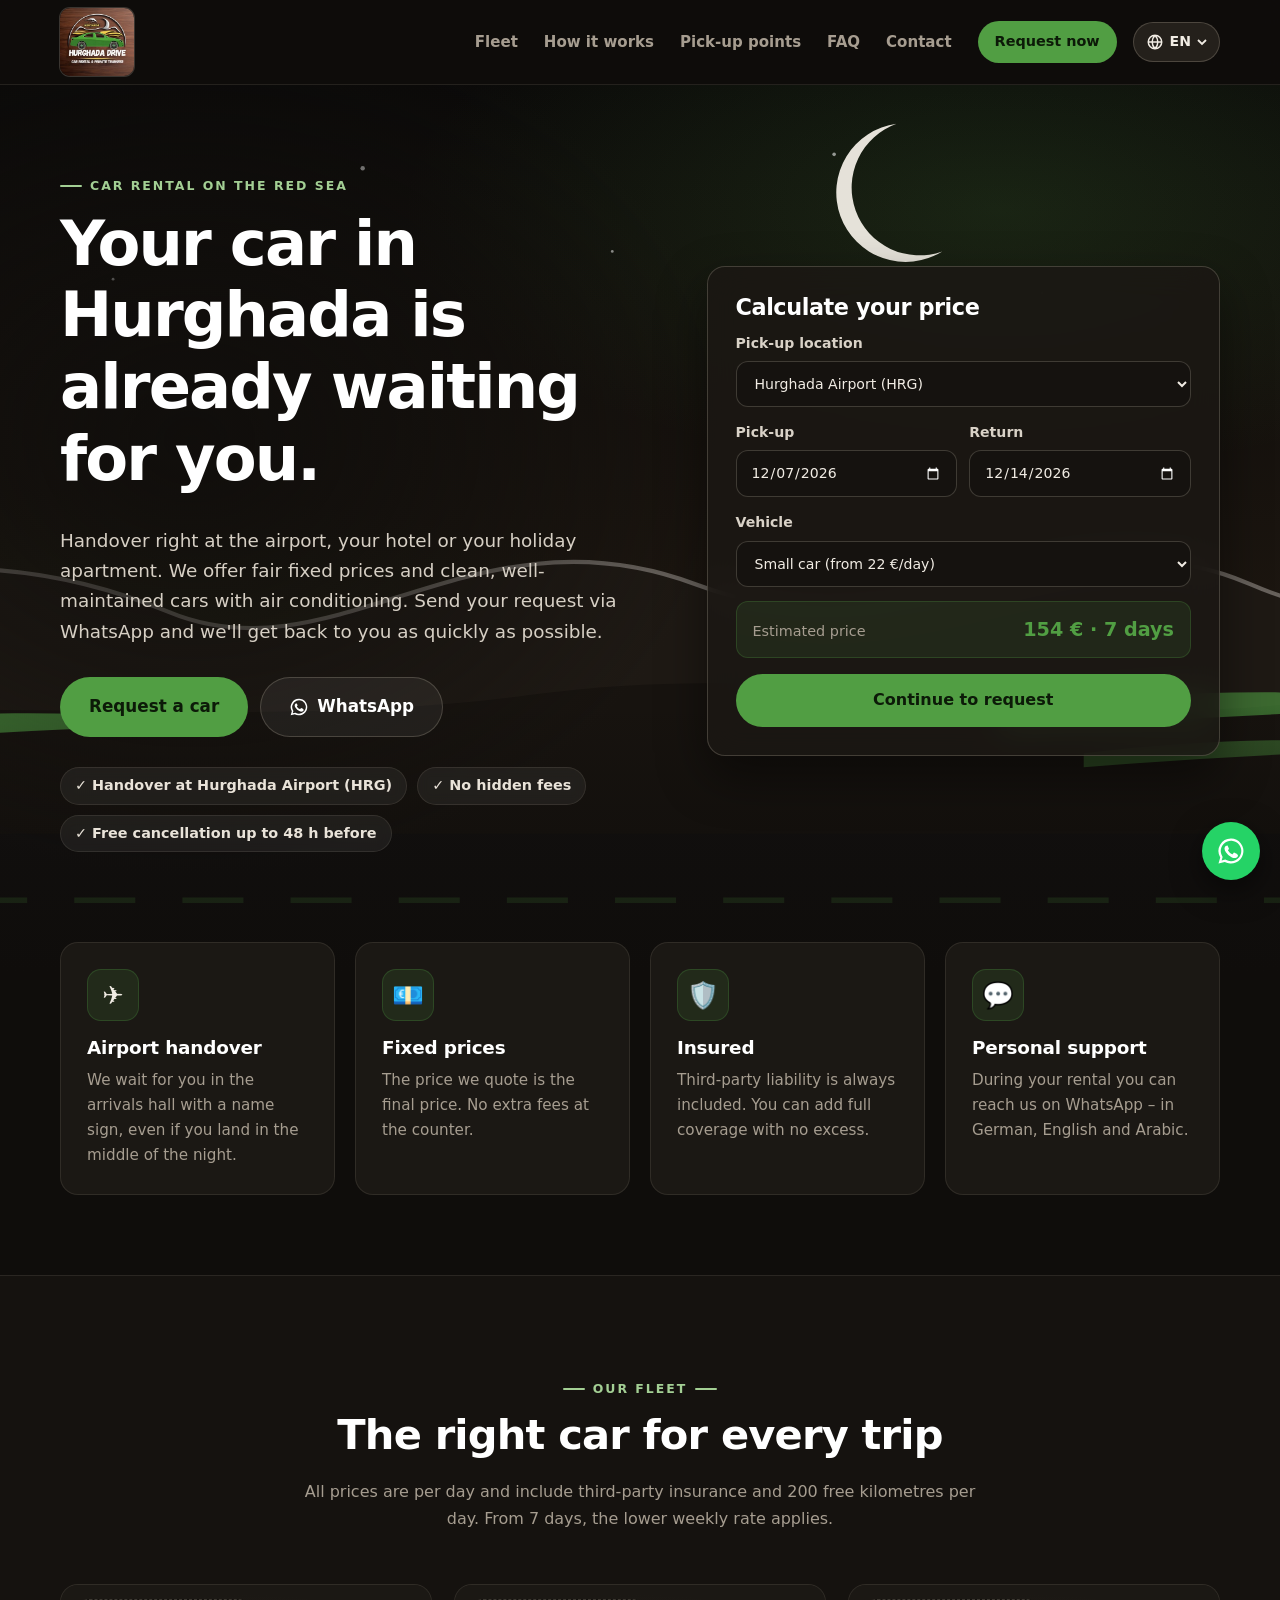
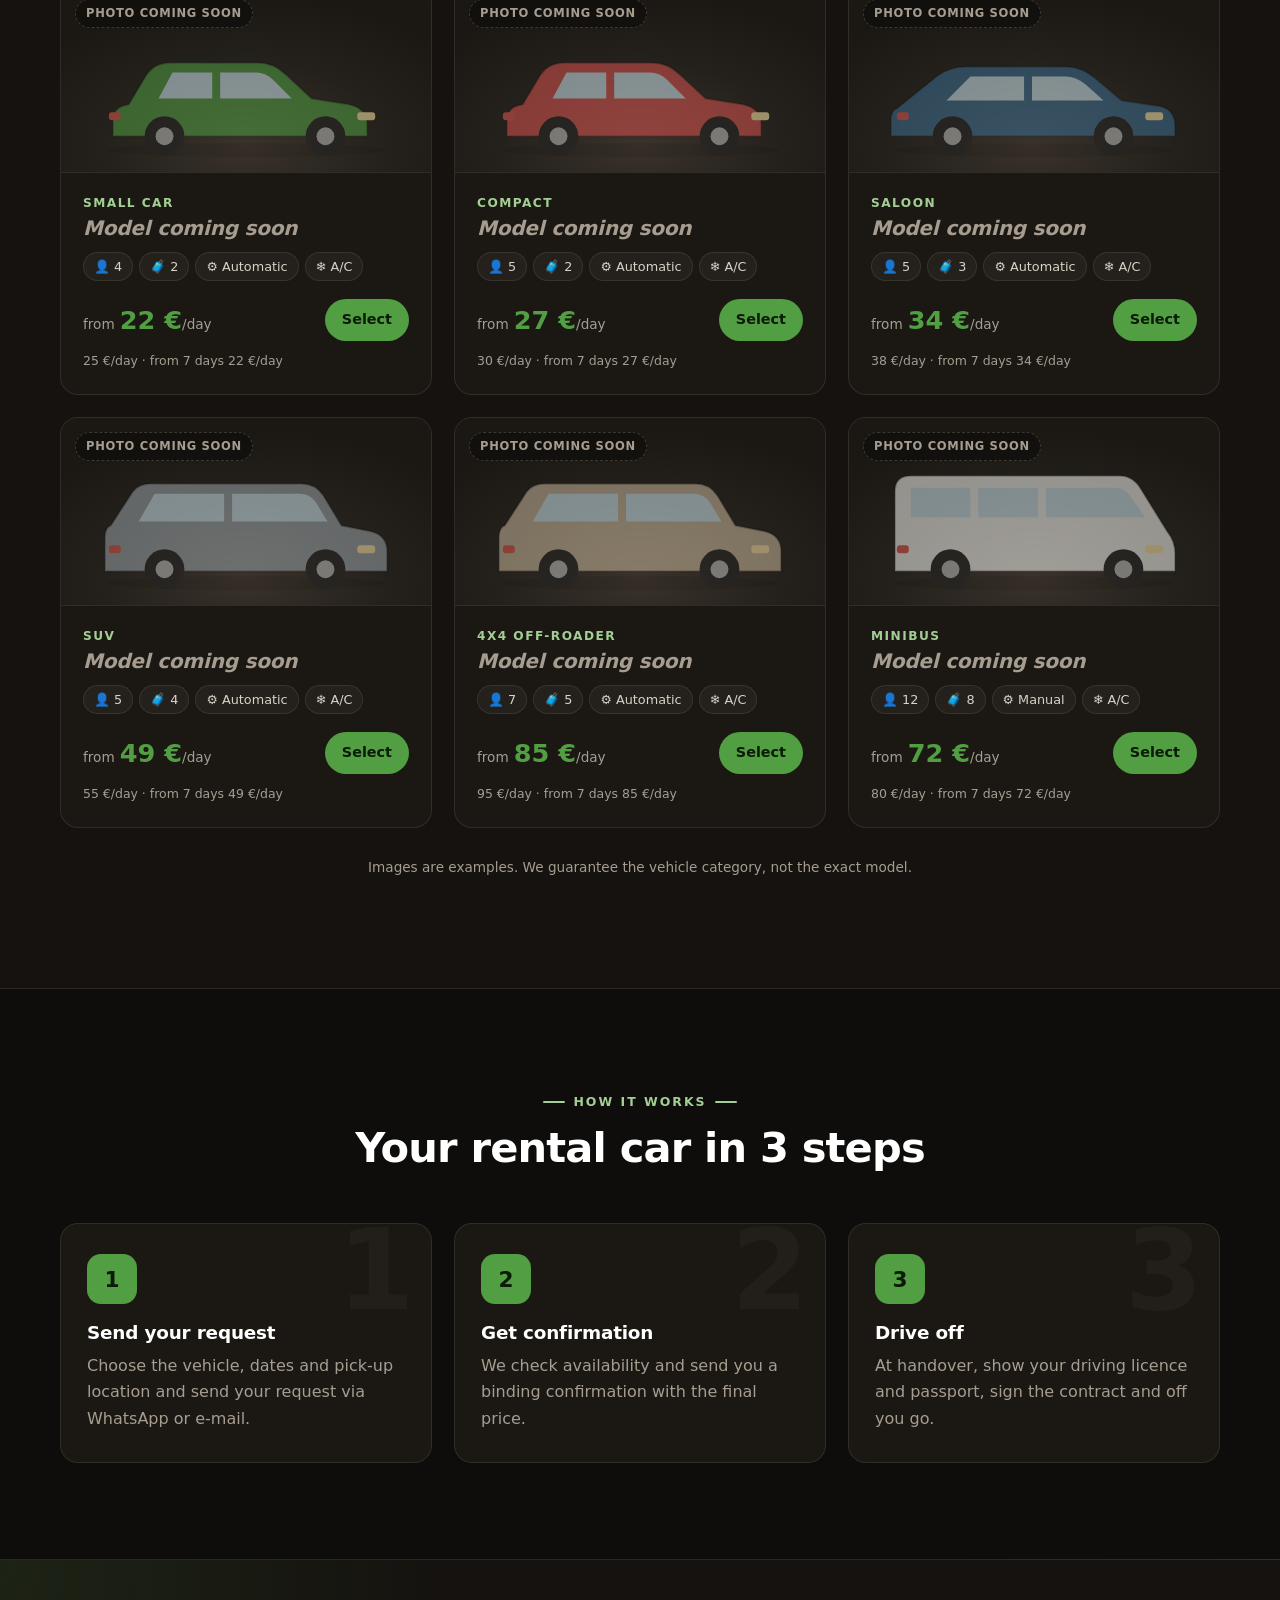
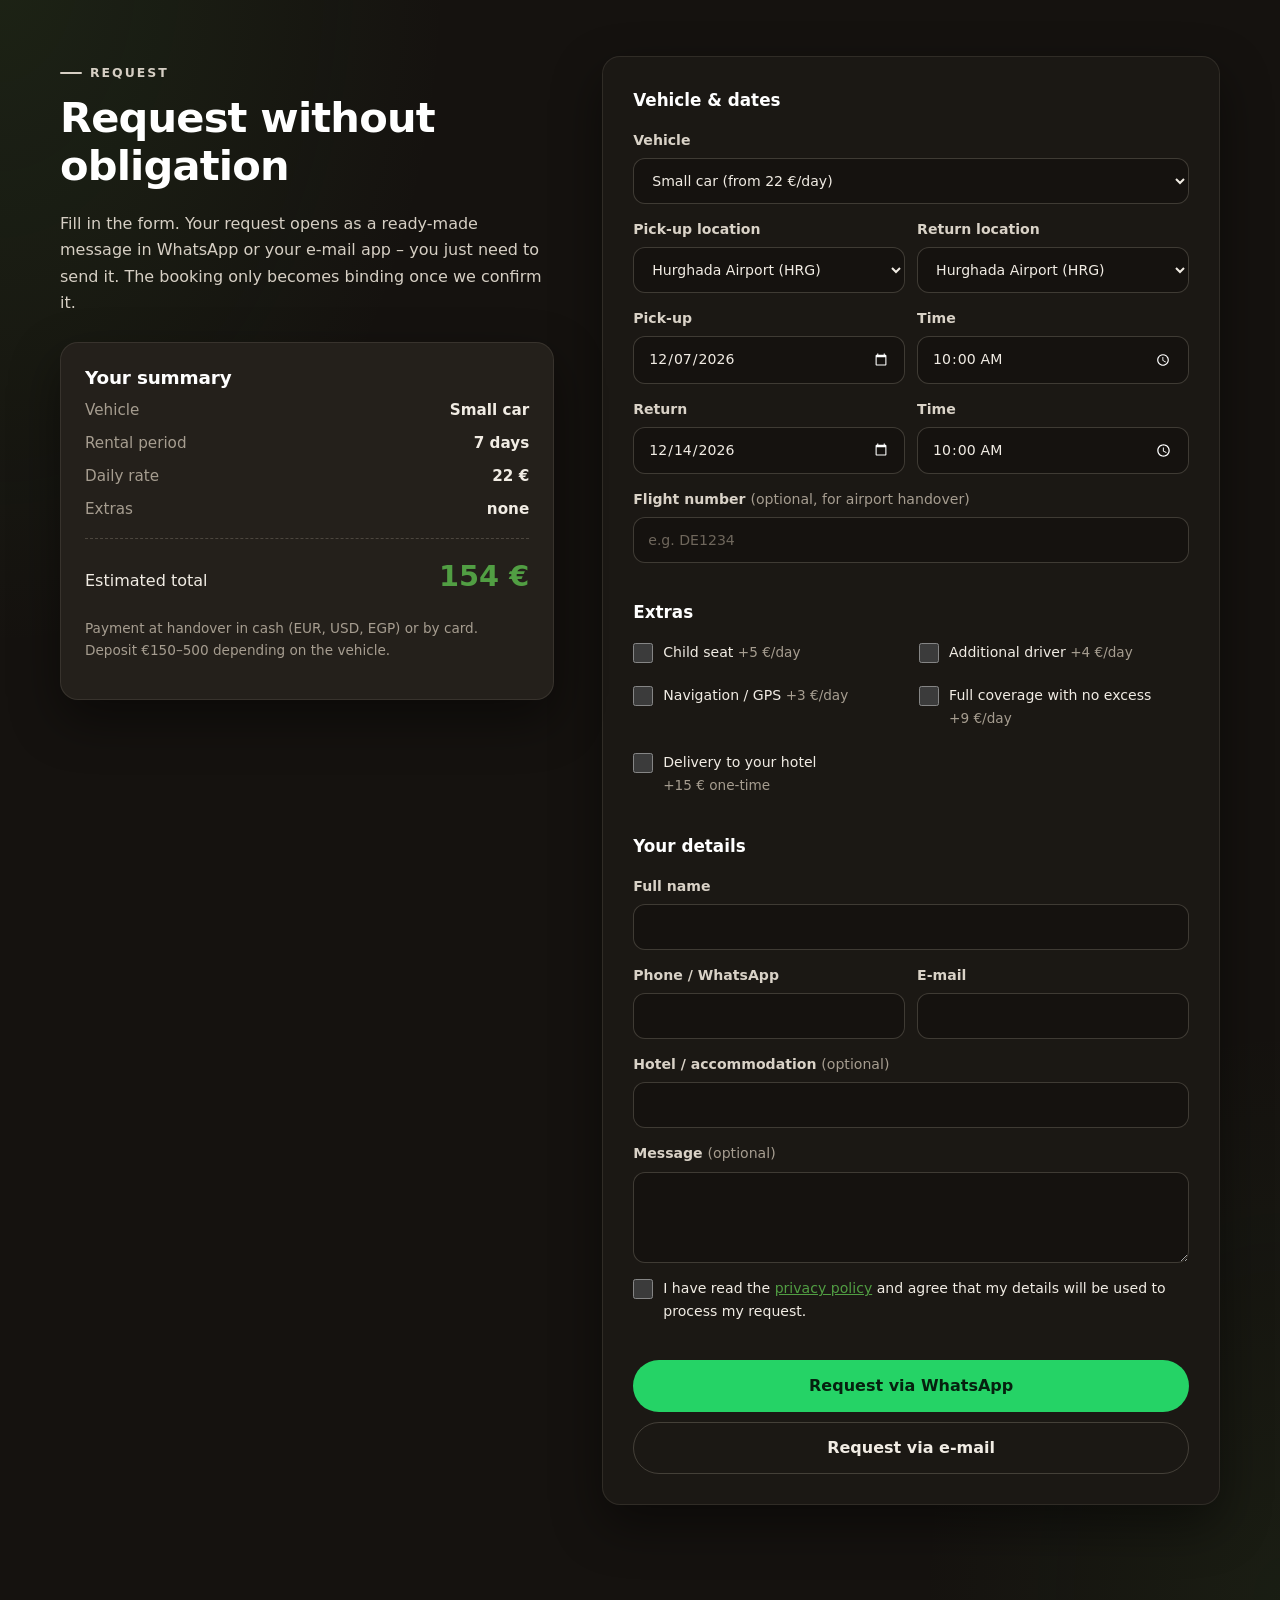
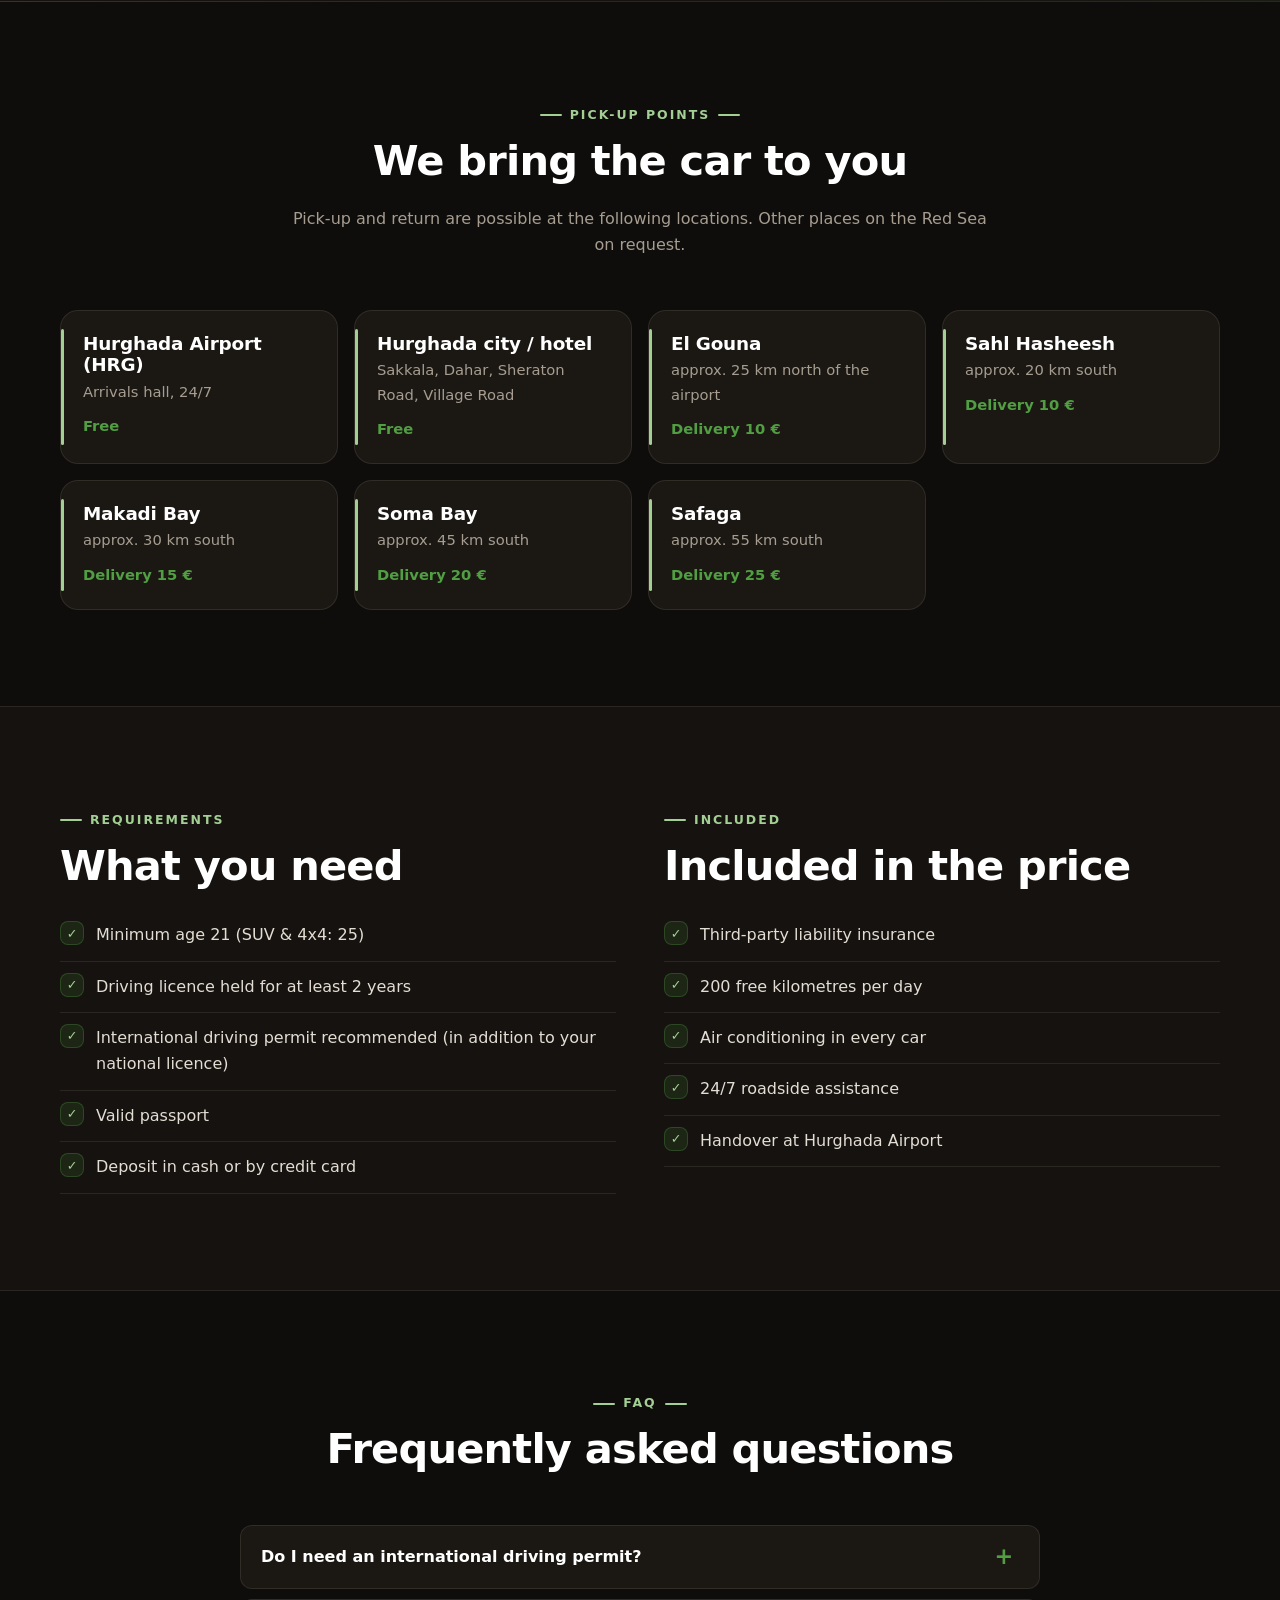
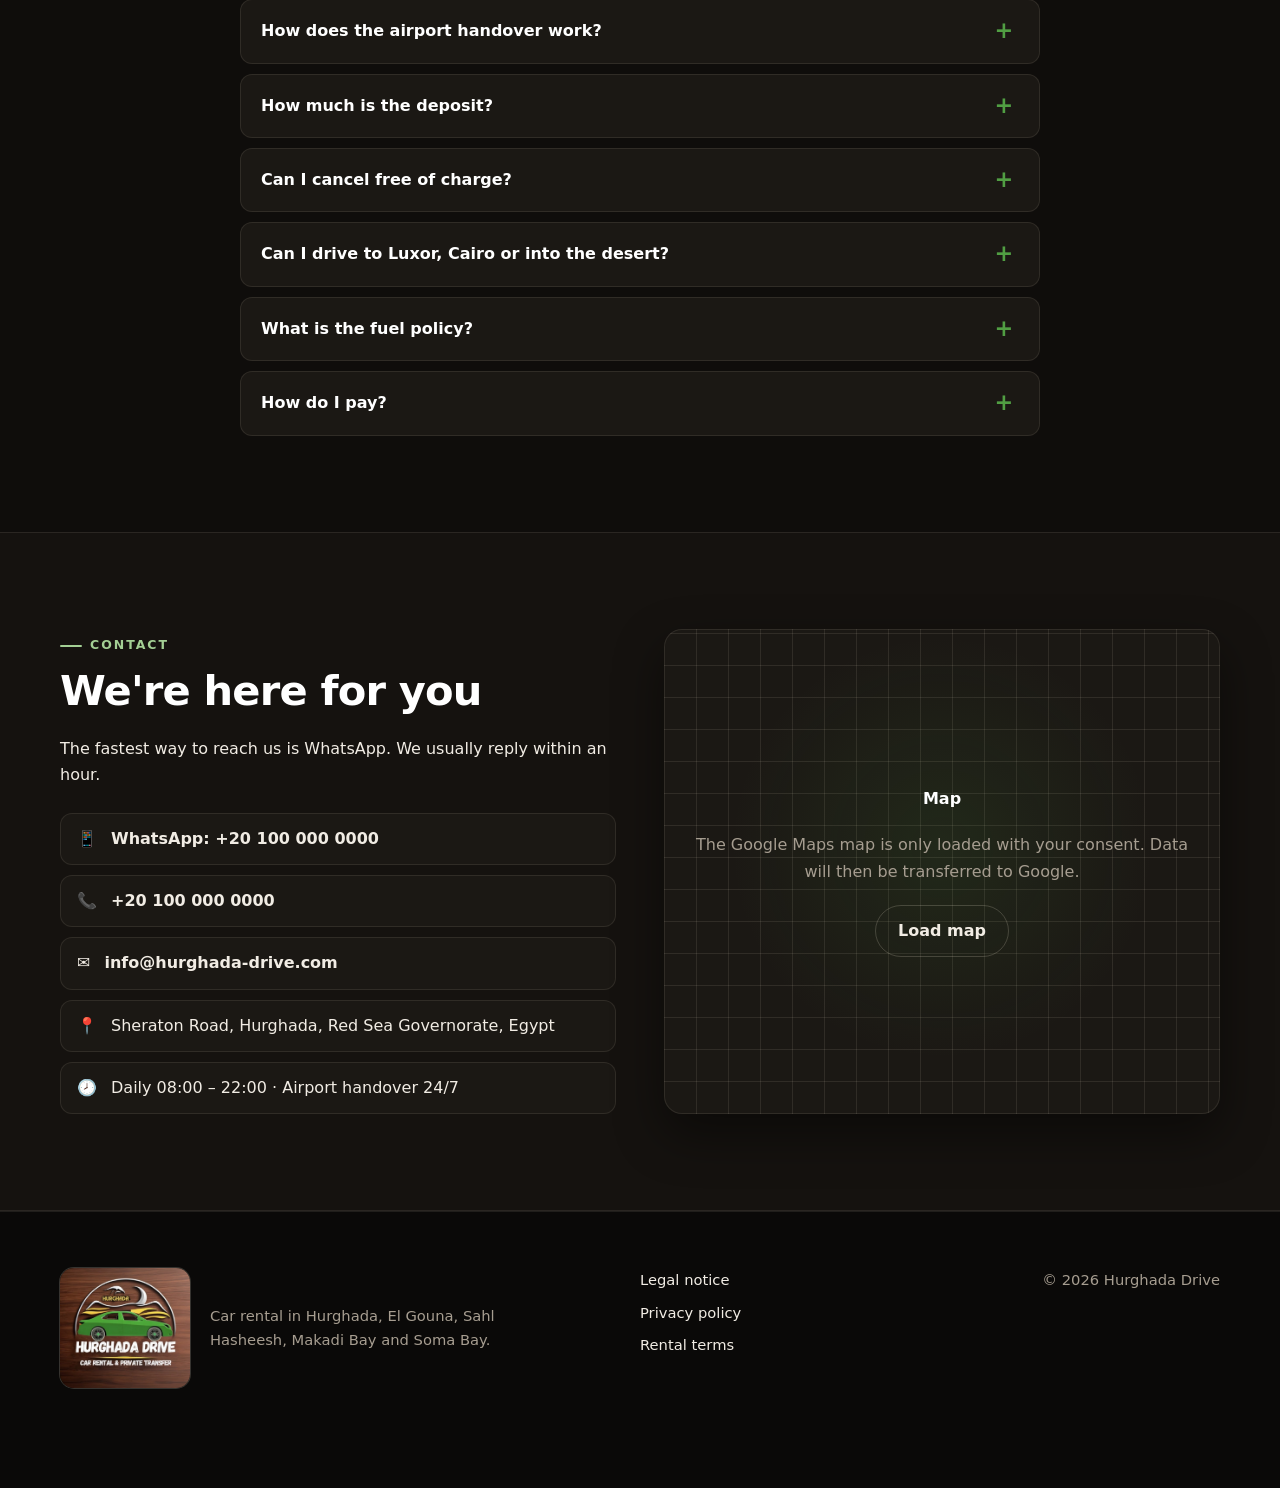
==== index.html @ c045fc39 "Update hero headline and intro text in all languages Co-Authored-By: Claude Opus 5.5 <noreply@anthro" ====
<!doctype html>
<html lang="de" dir="ltr" class="i18n-loading">
<head>
  <meta charset="utf-8">
  <meta name="viewport" content="width=device-width, initial-scale=1">
  <script>
    /* Sprache sofort setzen, damit die Seite nicht kurz auf Deutsch aufblitzt */
    (function () {
      var supported = ["de", "en", "ar", "ru", "fr"], l = null;
      try { l = new URLSearchParams(location.search).get("lang"); } catch (e) {}
      if (supported.indexOf(l) < 0) { try { l = localStorage.getItem("hd-lang"); } catch (e) {} }
      if (supported.indexOf(l) < 0) { l = (navigator.language || "de").slice(0, 2).toLowerCase(); }
      if (supported.indexOf(l) < 0) { l = "de"; }
      document.documentElement.lang = l;
      document.documentElement.dir = l === "ar" ? "rtl" : "ltr";
      if (l === "de") document.documentElement.classList.remove("i18n-loading");
      setTimeout(function () { document.documentElement.classList.remove("i18n-loading"); }, 1500);
    })();
  </script>
  <title>Hurghada Drive – Mietwagen in Hurghada, El Gouna &amp; am Roten Meer</title>
  <meta name="description" content="Hurghada Drive: Mietwagen in Hurghada mit Übergabe am Flughafen oder Hotel. Faire Festpreise, Vollkasko-Option, Automatik-Fahrzeuge. Jetzt per WhatsApp anfragen.">
  <meta name="theme-color" content="#0f0d0b">
  <link rel="icon" href="img/favicon.png" type="image/png">
  <link rel="apple-touch-icon" href="img/apple-touch-icon.png">
  <link rel="canonical" href="https://www.hurghada-drive.com/">
  <link rel="alternate" hreflang="de" href="https://www.hurghada-drive.com/?lang=de">
  <link rel="alternate" hreflang="en" href="https://www.hurghada-drive.com/?lang=en">
  <link rel="alternate" hreflang="ar" href="https://www.hurghada-drive.com/?lang=ar">
  <link rel="alternate" hreflang="ru" href="https://www.hurghada-drive.com/?lang=ru">
  <link rel="alternate" hreflang="fr" href="https://www.hurghada-drive.com/?lang=fr">
  <link rel="alternate" hreflang="x-default" href="https://www.hurghada-drive.com/">

  <meta property="og:type" content="website">
  <meta property="og:title" content="Hurghada Drive – Mietwagen am Roten Meer">
  <meta property="og:description" content="Mietwagen in Hurghada mit Übergabe am Flughafen oder direkt am Hotel. Faire Festpreise, ohne versteckte Kosten.">
  <meta property="og:image" content="https://www.hurghada-drive.com/img/og-image.png">
  <meta property="og:locale" content="de_DE">

  <link rel="stylesheet" href="css/style.css">

  <script type="application/ld+json">
  {
    "@context": "https://schema.org",
    "@type": "AutoRental",
    "name": "Hurghada Drive",
    "url": "https://www.hurghada-drive.com/",
    "telephone": "+201000000000",
    "email": "info@hurghada-drive.com",
    "address": {
      "@type": "PostalAddress",
      "streetAddress": "Sheraton Road",
      "addressLocality": "Hurghada",
      "addressRegion": "Red Sea Governorate",
      "addressCountry": "EG"
    },
    "areaServed": ["Hurghada", "El Gouna", "Sahl Hasheesh", "Makadi Bay", "Soma Bay", "Safaga"],
    "availableLanguage": ["German", "English", "Arabic", "Russian", "French"],
    "openingHours": "Mo-Su 08:00-22:00"
  }
  </script>
</head>
<body>

<a class="skip-link" href="#main" data-i18n="skip">Zum Inhalt springen</a>

<header class="site-header" id="top">
  <div class="container header-inner">
    <a href="#top" class="logo" aria-label="Hurghada Drive">
      <img class="logo-img" src="img/logo-small.jpg" width="240" height="221" alt="Hurghada Drive – Car Rental &amp; Private Transfer">
    </a>

    <nav class="main-nav" id="main-nav" aria-label="Navigation">
      <a href="#flotte" data-i18n="nav.fleet">Flotte</a>
      <a href="#ablauf" data-i18n="nav.how">So funktioniert's</a>
      <a href="#orte" data-i18n="nav.locations">Übergabeorte</a>
      <a href="#faq" data-i18n="nav.faq">FAQ</a>
      <a href="#kontakt" data-i18n="nav.contact">Kontakt</a>
      <a href="#buchen" class="btn btn-small btn-accent" data-i18n="nav.cta">Jetzt anfragen</a>
    </nav>

    <div class="lang-switch" id="lang-switch">
      <button type="button" class="lang-btn" aria-haspopup="true" aria-expanded="false" aria-controls="lang-menu" data-i18n-attr="aria-label:lang.label" aria-label="Sprache">
        <svg width="18" height="18" viewBox="0 0 24 24" aria-hidden="true"><path fill="none" stroke="currentColor" stroke-width="2" d="M12 3a9 9 0 1 0 0 18 9 9 0 0 0 0-18zm-9 9h18M12 3c2.5 2.7 3.8 5.7 3.8 9s-1.3 6.3-3.8 9c-2.5-2.7-3.8-5.7-3.8-9S9.5 5.7 12 3z"/></svg>
        <span class="lang-current">DE</span>
        <svg width="10" height="10" viewBox="0 0 10 10" aria-hidden="true"><path d="M1 3l4 4 4-4" fill="none" stroke="currentColor" stroke-width="1.8"/></svg>
      </button>
      <ul class="lang-menu" id="lang-menu" hidden>
        <li><button type="button" data-lang="de" lang="de">Deutsch</button></li>
        <li><button type="button" data-lang="en" lang="en">English</button></li>
        <li><button type="button" data-lang="ar" lang="ar">العربية</button></li>
        <li><button type="button" data-lang="ru" lang="ru">Русский</button></li>
        <li><button type="button" data-lang="fr" lang="fr">Français</button></li>
      </ul>
    </div>

    <button class="nav-toggle" aria-controls="main-nav" aria-expanded="false" aria-label="Menü öffnen">
      <span></span><span></span><span></span>
    </button>
  </div>
</header>

<main id="main">

  <!-- ================= HERO ================= -->
  <section class="hero">
    <div class="hero-bg" aria-hidden="true">
      <svg viewBox="0 0 1440 640" preserveAspectRatio="xMidYMax slice">
        <defs>
          <linearGradient id="sky" x1="0" y1="0" x2="0" y2="1">
            <stop offset="0" stop-color="#0b0a09"/>
            <stop offset=".6" stop-color="#1c1610"/>
            <stop offset="1" stop-color="#3a2618"/>
          </linearGradient>
          <radialGradient id="glow" cx=".68" cy=".14" r=".3">
            <stop offset="0" stop-color="#519e43" stop-opacity=".16"/>
            <stop offset="1" stop-color="#519e43" stop-opacity="0"/>
          </radialGradient>
          <radialGradient id="glow2" cx=".2" cy=".95" r=".5">
            <stop offset="0" stop-color="#519e43" stop-opacity=".16"/>
            <stop offset="1" stop-color="#519e43" stop-opacity="0"/>
          </radialGradient>
        </defs>
        <rect width="1440" height="640" fill="url(#sky)"/>
        <rect width="1440" height="640" fill="url(#glow)"/>
        <rect width="1440" height="640" fill="url(#glow2)"/>
        <g fill="#fff" opacity=".55">
          <circle cx="120" cy="80" r="1.4"/><circle cx="340" cy="140" r="1"/><circle cx="520" cy="60" r="1.6"/><circle cx="700" cy="120" r="1"/>
          <circle cx="860" cy="50" r="1.3"/><circle cx="1010" cy="150" r="1"/><circle cx="1300" cy="90" r="1.5"/><circle cx="1380" cy="200" r="1"/>
          <circle cx="250" cy="230" r="1"/><circle cx="620" cy="210" r="1.2"/><circle cx="1220" cy="240" r="1"/><circle cx="60" cy="300" r="1.1"/>
        </g>
        <path d="M905 28a50 50 0 1 0 33 92 42 42 0 1 1-33-92z" fill="#f1ece4" opacity=".95"/>
        <path d="M0 410 C140 340 260 330 380 380 S600 300 760 360 S1020 300 1160 360 S1360 330 1440 350 V640 H0Z" fill="#1e1914"/>
        <path d="M0 410 C140 340 260 330 380 380 S600 300 760 360 S1020 300 1160 360 S1360 330 1440 350" fill="none" stroke="#f1ece4" stroke-opacity=".35" stroke-width="3"/>
        <path d="M0 470 C200 430 420 470 640 440 S1000 470 1200 445 S1380 455 1440 450 V640 H0Z" fill="#17130f"/>
        <g fill="#519e43">
          <path d="M80 470 C200 448 330 450 430 462 C330 462 210 468 80 482Z" opacity=".75"/>
          <path d="M980 452 C1100 432 1240 436 1360 448 C1240 450 1110 456 980 466Z" opacity=".6"/>
          <path d="M1040 482 C1140 470 1230 470 1320 478 C1230 480 1140 484 1040 492Z" opacity=".45"/>
        </g>
        <path d="M0 540 H1440 V640 H0Z" fill="#121010"/>
        <path d="M0 588 H1440" stroke="#519e43" stroke-opacity=".55" stroke-width="4" stroke-dasharray="44 34"/>
      </svg>
    </div>

    <div class="container hero-inner">
      <div class="hero-text">
        <p class="eyebrow" data-i18n="hero.eyebrow">Mietwagen am Roten Meer</p>
        <h1 data-i18n="hero.title">Dein Auto für Hurghada wartet bereits auf dich.</h1>
        <p class="lead" data-i18n="hero.lead">Übergabe direkt am Flughafen, deinem Hotel oder deiner Ferienwohnung. Wir haben faire Festpreise, saubere und gut gewartete Autos mit Klimaanlage. Du fragst per WhatsApp an und wir melden uns so schnell wie möglich bei dir zurück.</p>
        <div class="hero-cta">
          <a href="#buchen" class="btn btn-accent btn-large" data-i18n="hero.cta">Auto anfragen</a>
          <a href="#" class="btn btn-ghost btn-large" data-whatsapp>
            <svg width="20" height="20" viewBox="0 0 24 24" aria-hidden="true"><path fill="currentColor" d="M12 2a10 10 0 0 0-8.6 15.1L2 22l5-1.3A10 10 0 1 0 12 2zm0 18.2a8.2 8.2 0 0 1-4.2-1.2l-.3-.2-3 .8.8-2.9-.2-.3A8.2 8.2 0 1 1 12 20.2zm4.5-6.1c-.2-.1-1.5-.7-1.7-.8s-.4-.1-.6.1-.7.8-.8 1-.3.2-.5.1a6.7 6.7 0 0 1-3.3-2.9c-.3-.4.3-.4.7-1.3.1-.2 0-.3 0-.4l-.8-1.8c-.2-.5-.4-.4-.6-.4h-.5a1 1 0 0 0-.7.3 3 3 0 0 0-.9 2.2 5.2 5.2 0 0 0 1.1 2.7 11.8 11.8 0 0 0 4.5 4c1.7.7 2.3.8 3.2.6a2.7 2.7 0 0 0 1.8-1.2 2.2 2.2 0 0 0 .1-1.3c0-.1-.2-.2-.5-.3z"/></svg>
            <span data-i18n="wa">WhatsApp</span>
          </a>
        </div>
        <ul class="hero-usps">
          <li data-i18n="hero.usp1">✓ Übergabe am Flughafen HRG</li>
          <li data-i18n="hero.usp2">✓ Keine versteckten Kosten</li>
          <li data-i18n="hero.usp3">✓ Kostenlos stornieren bis 48 h vorher</li>
        </ul>
      </div>

      <!-- Schnellanfrage -->
      <form class="quick-form card" id="quick-form" novalidate>
        <h2 data-i18n="quick.title">Preis berechnen</h2>
        <label><span data-i18n="f.pickup">Abholort</span>
          <select name="pickup" data-locations required></select>
        </label>
        <div class="row-2">
          <label><span data-i18n="f.from">Abholung</span>
            <input type="date" name="from" required>
          </label>
          <label><span data-i18n="f.to">Rückgabe</span>
            <input type="date" name="to" required>
          </label>
        </div>
        <label><span data-i18n="f.car">Fahrzeug</span>
          <select name="car" data-fleet-select></select>
        </label>
        <p class="quick-price" aria-live="polite"><span data-i18n="quick.est">Geschätzter Preis</span><strong id="quick-total">–</strong></p>
        <button type="submit" class="btn btn-accent btn-block" data-i18n="quick.submit">Weiter zur Anfrage</button>
      </form>
    </div>
  </section>

  <!-- ================= VORTEILE ================= -->
  <section class="section features">
    <div class="container grid-4">
      <article class="feature">
        <div class="feature-icon" aria-hidden="true">✈️</div>
        <h3 data-i18n="feat.1t">Übergabe am Flughafen</h3>
        <p data-i18n="feat.1d">Wir warten mit Namensschild in der Ankunftshalle, auch bei Landungen mitten in der Nacht.</p>
      </article>
      <article class="feature">
        <div class="feature-icon" aria-hidden="true">💶</div>
        <h3 data-i18n="feat.2t">Festpreise</h3>
        <p data-i18n="feat.2d">Der Preis, den wir dir nennen, ist der Endpreis. Ohne Zusatzgebühren am Schalter.</p>
      </article>
      <article class="feature">
        <div class="feature-icon" aria-hidden="true">🛡️</div>
        <h3 data-i18n="feat.3t">Versichert</h3>
        <p data-i18n="feat.3d">Haftpflicht ist immer dabei. Vollkasko ohne Selbstbeteiligung kannst du dazubuchen.</p>
      </article>
      <article class="feature">
        <div class="feature-icon" aria-hidden="true">💬</div>
        <h3 data-i18n="feat.4t">Persönlich erreichbar</h3>
        <p data-i18n="feat.4d">Während der Miete erreichst du uns per WhatsApp – auf Deutsch, Englisch und Arabisch.</p>
      </article>
    </div>
  </section>

  <!-- ================= FLOTTE ================= -->
  <section class="section section-alt" id="flotte">
    <div class="container">
      <header class="section-head">
        <p class="eyebrow" data-i18n="fleet.eyebrow">Unsere Flotte</p>
        <h2 data-i18n="fleet.title">Für jede Reise das passende Auto</h2>
        <p data-i18n-html="fleet.lead">Alle Preise pro Tag inklusive Haftpflichtversicherung und 200 km Freikilometern pro Tag. Ab <span data-config="weekThreshold"></span> Tagen gilt der günstigere Wochenpreis.</p>
      </header>
      <div class="fleet-grid" id="fleet-grid"><!-- wird per JS aus config.js befüllt --></div>
      <p class="note" data-i18n="fleet.note">Abbildungen sind Beispiele. Wir garantieren die Fahrzeugkategorie, nicht das genaue Modell.</p>
    </div>
  </section>

  <!-- ================= ABLAUF ================= -->
  <section class="section" id="ablauf">
    <div class="container">
      <header class="section-head">
        <p class="eyebrow" data-i18n="how.eyebrow">So funktioniert's</p>
        <h2 data-i18n="how.title">In 3 Schritten zum Mietwagen</h2>
      </header>
      <ol class="steps">
        <li data-n="1">
          <span class="step-num">1</span>
          <h3 data-i18n="how.1t">Anfrage senden</h3>
          <p data-i18n="how.1d">Fahrzeug, Zeitraum und Abholort auswählen und per WhatsApp oder E-Mail abschicken.</p>
        </li>
        <li data-n="2">
          <span class="step-num">2</span>
          <h3 data-i18n="how.2t">Bestätigung erhalten</h3>
          <p data-i18n="how.2d">Wir prüfen die Verfügbarkeit und schicken dir eine verbindliche Bestätigung mit Endpreis.</p>
        </li>
        <li data-n="3">
          <span class="step-num">3</span>
          <h3 data-i18n="how.3t">Losfahren</h3>
          <p data-i18n="how.3d">Bei der Übergabe zeigst du Führerschein und Reisepass, unterschreibst den Vertrag und fährst los.</p>
        </li>
      </ol>
    </div>
  </section>

  <!-- ================= BUCHUNG ================= -->
  <section class="section section-dark" id="buchen">
    <div class="container booking">
      <div class="booking-info">
        <p class="eyebrow" data-i18n="book.eyebrow">Anfrage</p>
        <h2 data-i18n="book.title">Unverbindlich anfragen</h2>
        <p data-i18n="book.lead">Füll das Formular aus. Deine Anfrage öffnet sich als fertige Nachricht in WhatsApp oder in deinem E-Mail-Programm, du musst sie nur noch absenden. Erst mit unserer Bestätigung ist die Buchung verbindlich.</p>
        <div class="summary card" aria-live="polite">
          <h3 data-i18n="sum.title">Deine Übersicht</h3>
          <dl>
            <dt data-i18n="sum.car">Fahrzeug</dt><dd id="sum-car">–</dd>
            <dt data-i18n="sum.days">Mietdauer</dt><dd id="sum-days">–</dd>
            <dt data-i18n="sum.rate">Tagespreis</dt><dd id="sum-rate">–</dd>
            <dt data-i18n="sum.extras">Extras</dt><dd id="sum-extras">–</dd>
          </dl>
          <p class="sum-total"><span data-i18n="sum.total">Geschätzter Gesamtpreis</span><strong id="sum-total">–</strong></p>
          <p class="small" data-i18n="sum.note">Zahlung bei Übergabe in bar (EUR, USD, EGP) oder mit Karte. Kaution je nach Fahrzeug 150–500 €.</p>
        </div>
      </div>

      <form class="booking-form card" id="booking-form" novalidate>
        <fieldset>
          <legend data-i18n="leg.vehicle">Fahrzeug &amp; Zeitraum</legend>
          <label><span data-i18n="f.car">Fahrzeug</span>
            <select name="car" data-fleet-select required></select>
          </label>
          <div class="row-2">
            <label><span data-i18n="f.pickup">Abholort</span>
              <select name="pickup" data-locations required></select>
            </label>
            <label><span data-i18n="f.dropoff">Rückgabeort</span>
              <select name="dropoff" data-locations required></select>
            </label>
          </div>
          <div class="row-2">
            <label><span data-i18n="f.from">Abholung</span>
              <input type="date" name="from" required>
            </label>
            <label><span data-i18n="f.time">Uhrzeit</span>
              <input type="time" name="fromTime" value="10:00" required>
            </label>
          </div>
          <div class="row-2">
            <label><span data-i18n="f.to">Rückgabe</span>
              <input type="date" name="to" required>
            </label>
            <label><span data-i18n="f.time">Uhrzeit</span>
              <input type="time" name="toTime" value="10:00" required>
            </label>
          </div>
          <label><span data-i18n="f.flight">Flugnummer</span> <span class="optional" data-i18n="f.optFlight">(optional, bei Flughafen-Übergabe)</span>
            <input type="text" name="flight" placeholder="z. B. DE1234" data-i18n-attr="placeholder:f.flightPh" autocomplete="off">
          </label>
        </fieldset>

        <fieldset>
          <legend data-i18n="leg.extras">Extras</legend>
          <div class="extras" id="extras"><!-- per JS --></div>
        </fieldset>

        <fieldset>
          <legend data-i18n="leg.you">Deine Daten</legend>
          <label><span data-i18n="f.name">Vor- und Nachname</span>
            <input type="text" name="name" autocomplete="name" required>
          </label>
          <div class="row-2">
            <label><span data-i18n="f.phone">Telefon / WhatsApp</span>
              <input type="tel" name="phone" autocomplete="tel" dir="ltr" required>
            </label>
            <label><span data-i18n="f.email">E-Mail</span>
              <input type="email" name="email" autocomplete="email" dir="ltr">
            </label>
          </div>
          <label><span data-i18n="f.hotel">Hotel / Unterkunft</span> <span class="optional" data-i18n="f.optional">(optional)</span>
            <input type="text" name="hotel">
          </label>
          <label><span data-i18n="f.message">Nachricht</span> <span class="optional" data-i18n="f.optional">(optional)</span>
            <textarea name="message" rows="3"></textarea>
          </label>
          <label class="check">
            <input type="checkbox" name="privacy" required>
            <span data-i18n-html="f.privacy">Ich habe die <a href="datenschutz.html" target="_blank">Datenschutzerklärung</a> gelesen und bin einverstanden, dass meine Angaben zur Bearbeitung der Anfrage verwendet werden.</span>
          </label>
        </fieldset>

        <p class="form-error" id="form-error" role="alert" hidden></p>

        <div class="form-actions">
          <button type="submit" class="btn btn-whatsapp btn-block" data-channel="whatsapp" data-i18n="btn.wa">Per WhatsApp anfragen</button>
          <button type="submit" class="btn btn-outline btn-block" data-channel="email" data-i18n="btn.mail">Per E-Mail anfragen</button>
        </div>
      </form>
    </div>
  </section>

  <!-- ================= ORTE ================= -->
  <section class="section" id="orte">
    <div class="container">
      <header class="section-head">
        <p class="eyebrow" data-i18n="loc.eyebrow">Übergabeorte</p>
        <h2 data-i18n="loc.title">Wir bringen das Auto zu dir</h2>
        <p data-i18n="loc.lead">Übergabe und Rückgabe sind an folgenden Orten möglich. Andere Orte am Roten Meer auf Anfrage.</p>
      </header>
      <ul class="locations" id="locations-list"><!-- per JS --></ul>
    </div>
  </section>

  <!-- ================= VORAUSSETZUNGEN ================= -->
  <section class="section section-alt">
    <div class="container grid-2">
      <div>
        <p class="eyebrow" data-i18n="req.eyebrow">Voraussetzungen</p>
        <h2 data-i18n="req.title">Was du brauchst</h2>
        <ul class="checklist">
          <li data-i18n="req.1">Mindestalter 21 Jahre (SUV &amp; 4x4: 25 Jahre)</li>
          <li data-i18n="req.2">Führerschein seit mindestens 2 Jahren</li>
          <li data-i18n="req.3">Internationaler Führerschein empfohlen (zusätzlich zum nationalen)</li>
          <li data-i18n="req.4">Gültiger Reisepass</li>
          <li data-i18n="req.5">Kaution in bar oder per Kreditkarte</li>
        </ul>
      </div>
      <div>
        <p class="eyebrow" data-i18n="inc.eyebrow">Inklusive</p>
        <h2 data-i18n="inc.title">Im Preis enthalten</h2>
        <ul class="checklist">
          <li data-i18n="inc.1">Haftpflichtversicherung</li>
          <li data-i18n="inc.2">200 Freikilometer pro Tag</li>
          <li data-i18n="inc.3">Klimaanlage in jedem Fahrzeug</li>
          <li data-i18n="inc.4">Pannenhilfe rund um die Uhr</li>
          <li data-i18n="inc.5">Übergabe am Flughafen Hurghada</li>
        </ul>
      </div>
    </div>
  </section>

  <!-- ================= FAQ ================= -->
  <section class="section" id="faq">
    <div class="container narrow">
      <header class="section-head">
        <p class="eyebrow" data-i18n="faq.eyebrow">FAQ</p>
        <h2 data-i18n="faq.title">Häufige Fragen</h2>
      </header>
      <div class="faq">
        <details>
          <summary data-i18n="faq.q1">Brauche ich einen internationalen Führerschein?</summary>
          <p data-i18n="faq.a1">In Ägypten wird ein internationaler Führerschein empfohlen und bei Polizeikontrollen häufig verlangt. Bring deinen nationalen und den internationalen Führerschein mit. Den internationalen bekommst du in Deutschland günstig bei der Führerscheinstelle.</p>
        </details>
        <details>
          <summary data-i18n="faq.q2">Wie funktioniert die Übergabe am Flughafen?</summary>
          <p data-i18n="faq.a2">Du schickst uns deine Flugnummer. Unser Mitarbeiter wartet mit einem Schild mit deinem Namen in der Ankunftshalle des Flughafens Hurghada (HRG) und begleitet dich zum Auto. Bei Verspätungen warten wir ohne Aufpreis.</p>
        </details>
        <details>
          <summary data-i18n="faq.q3">Wie hoch ist die Kaution?</summary>
          <p data-i18n="faq.a3">Je nach Fahrzeugklasse 150 € bis 500 €. Sie wird bei der Übergabe in bar hinterlegt oder auf der Kreditkarte geblockt und bei der Rückgabe sofort zurückgegeben, wenn das Auto unbeschädigt ist.</p>
        </details>
        <details>
          <summary data-i18n="faq.q4">Kann ich kostenlos stornieren?</summary>
          <p data-i18n="faq.a4">Ja, bis 48 Stunden vor Mietbeginn kostenlos. Danach berechnen wir eine Tagesmiete.</p>
        </details>
        <details>
          <summary data-i18n="faq.q5">Darf ich nach Luxor, Kairo oder in die Wüste fahren?</summary>
          <p data-i18n="faq.a5">Fahrten nach Luxor, Safaga, El Quseir und Marsa Alam sind erlaubt. Für Fahrten nach Kairo oder in den Sinai sag uns bitte vorher Bescheid. Offroad-Fahrten sind nur mit unseren 4x4-Geländewagen erlaubt.</p>
        </details>
        <details>
          <summary data-i18n="faq.q6">Wie ist die Tankregelung?</summary>
          <p data-i18n="faq.a6">Voll zu voll: Du bekommst das Auto vollgetankt und gibst es vollgetankt zurück. Benzin ist in Ägypten günstig.</p>
        </details>
        <details>
          <summary data-i18n="faq.q7">Wie bezahle ich?</summary>
          <p data-i18n="faq.a7">Bei der Übergabe in bar (Euro, US-Dollar oder Ägyptische Pfund) oder mit Kreditkarte. Eine Anzahlung ist nicht nötig.</p>
        </details>
      </div>
    </div>
  </section>

  <!-- ================= KONTAKT ================= -->
  <section class="section section-alt" id="kontakt">
    <div class="container grid-2 contact">
      <div>
        <p class="eyebrow" data-i18n="contact.eyebrow">Kontakt</p>
        <h2 data-i18n="contact.title">Wir sind für dich da</h2>
        <p data-i18n="contact.lead">Am schnellsten erreichst du uns per WhatsApp. Wir antworten in der Regel innerhalb einer Stunde.</p>
        <ul class="contact-list">
          <li><span aria-hidden="true">📱</span><a href="#" data-whatsapp><span data-i18n="wa">WhatsApp</span>: <bdi data-config="phoneDisplay"></bdi></a></li>
          <li><span aria-hidden="true">📞</span><a href="#" data-phone><bdi data-config="phoneDisplay"></bdi></a></li>
          <li><span aria-hidden="true">✉️</span><a href="#" data-email><bdi data-config="email"></bdi></a></li>
          <li><span aria-hidden="true">📍</span><span data-config="address"></span></li>
          <li><span aria-hidden="true">🕗</span><span data-config="openingHours"></span></li>
        </ul>
      </div>
      <div class="map-placeholder card" id="map">
        <p><strong data-i18n="map.title">Karte</strong></p>
        <p data-i18n="map.text">Die Google-Maps-Karte wird erst nach deiner Zustimmung geladen. Dabei werden Daten an Google übertragen.</p>
        <button type="button" class="btn btn-outline" id="load-map" data-i18n="map.btn">Karte laden</button>
      </div>
    </div>
  </section>

</main>

<footer class="site-footer">
  <div class="container footer-inner">
    <div class="footer-brand">
      <img class="footer-logo" src="img/logo.jpg" width="600" height="553" alt="Hurghada Drive – Car Rental &amp; Private Transfer">
      <p data-i18n="footer.tag">Mietwagen in Hurghada, El Gouna, Sahl Hasheesh, Makadi Bay und Soma Bay.</p>
    </div>
    <nav aria-label="Legal">
      <a href="impressum.html" data-i18n="footer.imprint">Impressum</a>
      <a href="datenschutz.html" data-i18n="footer.privacy">Datenschutz</a>
      <a href="agb.html" data-i18n="footer.terms">Mietbedingungen</a>
    </nav>
    <p class="copyright">© <span id="year"></span> Hurghada Drive</p>
  </div>
</footer>

<a href="#" class="whatsapp-float" data-whatsapp data-i18n-attr="aria-label:wa.float" aria-label="WhatsApp-Chat öffnen">
  <svg width="30" height="30" viewBox="0 0 24 24" aria-hidden="true"><path fill="currentColor" d="M12 2a10 10 0 0 0-8.6 15.1L2 22l5-1.3A10 10 0 1 0 12 2zm0 18.2a8.2 8.2 0 0 1-4.2-1.2l-.3-.2-3 .8.8-2.9-.2-.3A8.2 8.2 0 1 1 12 20.2zm4.5-6.1c-.2-.1-1.5-.7-1.7-.8s-.4-.1-.6.1-.7.8-.8 1-.3.2-.5.1a6.7 6.7 0 0 1-3.3-2.9c-.3-.4.3-.4.7-1.3.1-.2 0-.3 0-.4l-.8-1.8c-.2-.5-.4-.4-.6-.4h-.5a1 1 0 0 0-.7.3 3 3 0 0 0-.9 2.2 5.2 5.2 0 0 0 1.1 2.7 11.8 11.8 0 0 0 4.5 4c1.7.7 2.3.8 3.2.6a2.7 2.7 0 0 0 1.8-1.2 2.2 2.2 0 0 0 .1-1.3c0-.1-.2-.2-.5-.3z"/></svg>
</a>

<script src="js/config.js"></script>
<script src="js/i18n.js"></script>
<script src="js/main.js"></script>
</body>
</html>
---- css/style.css ----
/* =========================================================
   HURGHADA DRIVE – dunkles Design
   Farben aus dem Logo: Grün (Auto), Gelb (Akzente), Holz-Braun
   ========================================================= */
:root {
  color-scheme: dark;
  --bg: #0f0d0b;
  --bg-2: #15120f;
  --surface: #1b1814;
  --surface-2: #24201b;
  --surface-3: #2e2922;
  --line: rgba(255, 240, 220, .09);
  --line-strong: rgba(255, 240, 220, .18);
  --text: #f1ece4;
  --muted: #a69d90;
  --green: #a3cf94;
  --green-strong: #468b39;
  --green-soft: rgba(81,158,67, .14);
  --accent: #519e43;
  --accent-strong: #5cad4d;
  --accent-soft: rgba(81,158,67, .12);
  --wood: #5c3424;
  --wa: #25d366;
  --danger-bg: rgba(229, 83, 75, .14);
  --danger: #ff8f86;
  --radius: 18px;
  --radius-sm: 12px;
  --shadow: 0 20px 50px rgba(0, 0, 0, .45);
  --font: system-ui, -apple-system, "Segoe UI", Roboto, "Helvetica Neue", Arial, sans-serif;
}

*, *::before, *::after { box-sizing: border-box; }
html { scroll-behavior: smooth; scroll-padding-top: 92px; background: var(--bg); }
body { margin: 0; font-family: var(--font); color: var(--text); background: var(--bg); line-height: 1.65; -webkit-font-smoothing: antialiased; }
img, svg { max-width: 100%; display: block; }
a { color: var(--accent); }
h1, h2, h3 { line-height: 1.15; margin: 0 0 .5em; color: #fff; font-weight: 800; }
h1 { font-size: clamp(2.2rem, 5.4vw, 3.9rem); letter-spacing: -.03em; }
h2 { font-size: clamp(1.7rem, 3.6vw, 2.6rem); letter-spacing: -.02em; }
h3 { font-size: 1.15rem; letter-spacing: -.01em; }
p { margin: 0 0 1em; }
::selection { background: var(--accent); color: #0c1a08; }

.container { width: 100%; max-width: 1200px; margin: 0 auto; padding: 0 20px; }
.narrow { max-width: 840px; }
.skip-link { position: absolute; inset-inline-start: 10px; top: 0; transform: translateY(-120%); background: var(--accent); color: #111; padding: 10px 16px; z-index: 100; border-radius: 0 0 8px 8px; }
.skip-link:focus { transform: none; }

.eyebrow { display: inline-flex; align-items: center; gap: 8px; text-transform: uppercase; letter-spacing: .16em; font-size: .78rem; font-weight: 700; color: var(--green); margin-bottom: .9em; }
.eyebrow::before { content: ""; width: 22px; height: 2px; background: currentColor; border-radius: 2px; }
.card { background: var(--surface); border: 1px solid var(--line); border-radius: var(--radius); box-shadow: var(--shadow); }
.small { font-size: .85rem; color: var(--muted); }
.note { font-size: .85rem; color: var(--muted); text-align: center; margin-top: 28px; }

/* ===== Buttons ===== */
.btn { display: inline-flex; align-items: center; justify-content: center; gap: 8px; font: inherit; font-weight: 700; text-decoration: none; border: 1.5px solid transparent; border-radius: 999px; padding: 12px 22px; cursor: pointer; transition: transform .15s, background .2s, box-shadow .2s, border-color .2s, color .2s; }
.btn:hover { transform: translateY(-1px); }
.btn:focus-visible, a:focus-visible, input:focus-visible, select:focus-visible, textarea:focus-visible, summary:focus-visible, button:focus-visible { outline: 3px solid var(--accent); outline-offset: 2px; }
.btn-accent { background: var(--accent); color: #0c1a08; }
.btn-accent:hover { background: var(--accent-strong); box-shadow: 0 10px 30px rgba(81,158,67, .3); }
.btn-ghost { background: rgba(255,255,255,.06); color: #fff; border-color: var(--line-strong); }
.btn-ghost:hover { background: rgba(255,255,255,.12); border-color: rgba(255,255,255,.35); }
.btn-outline { background: transparent; color: var(--text); border-color: var(--line-strong); }
.btn-outline:hover { border-color: var(--accent); color: var(--accent); }
.btn-whatsapp { background: var(--wa); color: #06210f; }
.btn-whatsapp:hover { background: #3be07a; box-shadow: 0 10px 30px rgba(37, 211, 102, .25); }
.btn-small { padding: 8px 16px; font-size: .9rem; }
.btn-large { padding: 15px 28px; font-size: 1.05rem; }
.btn-block { width: 100%; }

/* ===== Header ===== */
.site-header { position: sticky; top: 0; z-index: 50; background: rgba(15, 13, 11, .82); backdrop-filter: saturate(140%) blur(14px); -webkit-backdrop-filter: saturate(140%) blur(14px); border-bottom: 1px solid var(--line); }
.header-inner { display: flex; align-items: center; justify-content: space-between; gap: 16px; height: 84px; }
.logo { flex-shrink: 0; display: flex; align-items: center; gap: 12px; text-decoration: none; color: #fff; }
.logo-img { height: 68px; width: auto; border-radius: 10px; box-shadow: 0 0 0 1px var(--line-strong); }
.main-nav { display: flex; align-items: center; gap: 26px; margin-inline-start: auto; }
.main-nav a:not(.btn) { white-space: nowrap; color: var(--muted); text-decoration: none; font-weight: 600; font-size: .94rem; transition: color .2s; }
.main-nav a:not(.btn):hover { color: #fff; }
.nav-toggle { display: none; background: none; border: 0; padding: 10px; cursor: pointer; }
.nav-toggle span { display: block; width: 24px; height: 2px; background: #fff; margin: 5px 0; border-radius: 2px; transition: .2s; }

/* ===== Sprachumschalter ===== */
.i18n-loading body { visibility: hidden; }
.lang-switch { position: relative; }
.lang-btn { display: inline-flex; align-items: center; gap: 6px; font: inherit; font-weight: 700; font-size: .88rem; color: var(--text); background: var(--surface-2); border: 1px solid var(--line-strong); border-radius: 999px; padding: 7px 12px; cursor: pointer; min-height: 40px; }
.lang-btn:hover { border-color: var(--accent); }
.lang-btn svg { flex: none; }
.lang-menu { position: absolute; top: calc(100% + 10px); inset-inline-end: 0; list-style: none; margin: 0; padding: 6px; background: var(--surface-2); border: 1px solid var(--line-strong); border-radius: 14px; box-shadow: var(--shadow); min-width: 180px; z-index: 70; }
.lang-menu[hidden] { display: none; }
.lang-menu button { display: block; width: 100%; text-align: start; font: inherit; font-size: .95rem; color: var(--text); background: none; border: 0; border-radius: 9px; padding: 9px 12px; cursor: pointer; }
.lang-menu button:hover, .lang-menu button:focus-visible { background: var(--surface-3); outline: none; }
.lang-menu button[aria-current="true"] { font-weight: 700; color: var(--accent); }
.lang-menu button[aria-current="true"]::after { content: " ✓"; }

/* ===== Hero ===== */
.hero { position: relative; color: #fff; overflow: hidden; padding: 84px 0 120px; isolation: isolate; }
.hero-bg { position: absolute; inset: 0; z-index: -1; }
.hero-bg svg { width: 100%; height: 100%; }
.hero-bg::after { content: ""; position: absolute; inset: 0; background:
  radial-gradient(60% 70% at 15% 40%, rgba(15,13,11,.85), transparent 70%),
  linear-gradient(180deg, rgba(15,13,11,0) 70%, var(--bg) 100%); }
.hero-inner { display: grid; grid-template-columns: 1.15fr 1fr; gap: 56px; align-items: center; }
.hero h1 { color: #fff; }
.hero h1 .hl { color: var(--accent); }
.lead { font-size: 1.15rem; color: #d6cfc4; max-width: 560px; }
.hero-cta { display: flex; flex-wrap: wrap; gap: 12px; margin: 30px 0; }
.hero-usps { list-style: none; padding: 0; margin: 0; display: flex; flex-wrap: wrap; gap: 10px; font-weight: 600; font-size: .9rem; }
.hero-usps li { background: rgba(255,255,255,.06); border: 1px solid var(--line); border-radius: 999px; padding: 6px 14px; color: #e9e3d9; backdrop-filter: blur(6px); }

.quick-form { padding: 28px; background: rgba(27, 24, 20, .82); backdrop-filter: blur(16px); -webkit-backdrop-filter: blur(16px); border-color: var(--line-strong); }
.quick-form h2 { font-size: 1.4rem; }
.quick-price { display: flex; justify-content: space-between; align-items: baseline; gap: 10px; background: var(--accent-soft); border: 1px solid rgba(81,158,67,.25); border-radius: var(--radius-sm); padding: 12px 16px; margin: 8px 0 16px; }
.quick-price span { color: var(--muted); font-size: .9rem; }
.quick-price strong { font-size: 1.2rem; color: var(--accent); }

/* ===== Forms ===== */
label { display: block; font-weight: 600; font-size: .88rem; margin-bottom: 14px; color: #d9d2c7; }
input, select, textarea { display: block; width: 100%; margin-top: 6px; font: inherit; font-weight: 400; color: var(--text); background: var(--bg-2); border: 1px solid var(--line-strong); border-radius: var(--radius-sm); padding: 10px 14px; min-height: 46px; transition: border-color .2s, box-shadow .2s; }
input::placeholder, textarea::placeholder { color: #6f675c; }
input:hover, select:hover, textarea:hover { border-color: rgba(255,240,220,.3); }
input:focus, select:focus, textarea:focus { border-color: var(--green); box-shadow: 0 0 0 3px var(--green-soft); outline: none; }
select option { background: var(--surface); color: var(--text); }
.row-2 { display: grid; grid-template-columns: 1fr 1fr; gap: 12px; }
.optional { font-weight: 400; color: var(--muted); }
fieldset { border: 0; padding: 0; margin: 0 0 22px; }
legend { font-weight: 800; color: #fff; font-size: 1.05rem; margin-bottom: 14px; padding: 0; }
.check { display: flex; gap: 10px; align-items: flex-start; font-weight: 400; cursor: pointer; color: var(--text); }
.check input { width: 20px; height: 20px; min-height: 0; margin: 2px 0 0; flex: none; accent-color: var(--green); }
.check em { font-style: normal; color: var(--muted); font-size: .85rem; white-space: nowrap; }
.extras { display: grid; grid-template-columns: 1fr 1fr; gap: 6px 16px; }
.form-error { background: var(--danger-bg); color: var(--danger); border: 1px solid rgba(229,83,75,.35); border-radius: var(--radius-sm); padding: 10px 14px; font-weight: 600; }
.form-actions { display: grid; gap: 10px; }

/* ===== Sections ===== */
.section { padding: 96px 0; position: relative; }
.section-alt { background: var(--bg-2); border-block: 1px solid var(--line); }
.section-dark { background:
  radial-gradient(50% 60% at 0% 0%, rgba(81,158,67,.12), transparent 70%),
  radial-gradient(40% 50% at 100% 100%, rgba(81,158,67,.08), transparent 70%),
  var(--bg-2); border-block: 1px solid var(--line); }
.section-head { text-align: center; max-width: 700px; margin: 0 auto 52px; }
.section-head .eyebrow::after { content: ""; width: 22px; height: 2px; background: currentColor; border-radius: 2px; }
.section-head p:last-child { color: var(--muted); }
.grid-4 { display: grid; grid-template-columns: repeat(4, 1fr); gap: 20px; }
.grid-2 { display: grid; grid-template-columns: 1fr 1fr; gap: 48px; }

.features { padding: 40px 0 80px; margin-top: -70px; z-index: 2; }
.feature { background: var(--surface); border: 1px solid var(--line); border-radius: var(--radius); padding: 26px; transition: border-color .2s, transform .2s; }
.feature:hover { border-color: rgba(81,158,67,.4); transform: translateY(-3px); }
.feature-icon { font-size: 1.6rem; width: 52px; height: 52px; display: grid; place-items: center; background: var(--green-soft); border: 1px solid rgba(81,158,67,.25); border-radius: 14px; margin-bottom: 16px; }
.feature p { color: var(--muted); margin: 0; font-size: .95rem; }

/* ===== Fleet ===== */
.fleet-grid { display: grid; grid-template-columns: repeat(3, 1fr); gap: 22px; }
.car { overflow: hidden; display: flex; flex-direction: column; box-shadow: none; transition: transform .25s, border-color .25s, box-shadow .25s; }
.car:hover { transform: translateY(-5px); border-color: rgba(81,158,67,.35); box-shadow: var(--shadow); }
.car-img { position: relative; background: radial-gradient(70% 80% at 50% 85%, #3a332b 0%, var(--surface-2) 55%, var(--surface) 100%); padding: 28px 28px 10px; border-bottom: 1px solid var(--line); }
.car-img img { width: 100%; height: auto; aspect-ratio: 2 / 1; object-fit: cover; border-radius: 10px; }
.car-img.is-placeholder svg { opacity: .55; }
.car-badge { position: absolute; top: 14px; inset-inline-start: 14px; font-size: .72rem; font-weight: 700; letter-spacing: .06em; text-transform: uppercase; color: var(--muted); background: rgba(15,13,11,.7); border: 1px dashed var(--line-strong); border-radius: 999px; padding: 4px 10px; }
.car h3.is-placeholder { color: var(--muted); font-weight: 600; font-style: italic; }
.car-body { padding: 20px 22px 22px; display: flex; flex-direction: column; flex: 1; }
.car-cat { margin: 0; font-size: .76rem; text-transform: uppercase; letter-spacing: .12em; font-weight: 700; color: var(--green); }
.car h3 { margin: 4px 0 12px; font-size: 1.25rem; }
.car-similar { font-weight: 400; font-size: .8rem; color: var(--muted); }
.car-specs { list-style: none; padding: 0; margin: 0 0 18px; display: flex; flex-wrap: wrap; gap: 6px; }
.car-specs li { background: var(--surface-2); border: 1px solid var(--line); border-radius: 999px; padding: 3px 10px; font-size: .8rem; color: #d9d2c7; }
.car-foot { display: flex; justify-content: space-between; align-items: center; gap: 10px; margin-top: auto; }
.car-price { margin: 0; }
.car-price strong { font-size: 1.6rem; color: var(--accent); }
.car-price span { color: var(--muted); font-size: .85rem; }
.car-price-note { font-size: .78rem; color: var(--muted); margin: 10px 0 0; }

/* ===== Steps ===== */
.steps { list-style: none; padding: 0; margin: 0; display: grid; grid-template-columns: repeat(3, 1fr); gap: 22px; }
.steps li { padding: 30px 26px; background: var(--surface); border: 1px solid var(--line); border-radius: var(--radius); position: relative; overflow: hidden; }
.step-num { display: inline-grid; place-items: center; width: 50px; height: 50px; border-radius: 14px; background: var(--accent); color: #0c1a08; font-size: 1.35rem; font-weight: 900; margin-bottom: 18px; }
.steps li::after { content: attr(data-n); position: absolute; inset-inline-end: 16px; top: -10px; font-size: 7rem; font-weight: 900; color: rgba(255,255,255,.03); line-height: 1; }
.steps p { color: var(--muted); margin: 0; }

/* ===== Booking ===== */
.booking { display: grid; grid-template-columns: 1fr 1.25fr; gap: 48px; align-items: start; }
.booking-info > p { color: #d6cfc4; }
.booking-form { padding: 30px; }
.summary { padding: 24px; margin-top: 26px; position: sticky; top: 108px; background: var(--surface-2); }
.summary dl { display: grid; grid-template-columns: auto 1fr; gap: 8px 16px; margin: 0 0 16px; font-size: .95rem; }
.summary dt { color: var(--muted); }
.summary dd { margin: 0; text-align: end; font-weight: 600; }
.sum-total { display: flex; justify-content: space-between; align-items: baseline; gap: 10px; border-top: 1px dashed var(--line-strong); padding-top: 14px; }
.sum-total strong { font-size: 1.8rem; color: var(--accent); }

/* ===== Locations ===== */
.locations { list-style: none; padding: 0; margin: 0; display: grid; grid-template-columns: repeat(auto-fill, minmax(250px, 1fr)); gap: 16px; }
.locations li { padding: 22px; box-shadow: none; position: relative; transition: border-color .2s; }
.locations li::before { content: ""; position: absolute; inset-block: 18px; inset-inline-start: 0; width: 3px; border-radius: 3px; background: var(--green); }
.locations li:hover { border-color: rgba(81,158,67,.35); }
.locations h3 { margin-bottom: 4px; }
.locations p { margin: 0; color: var(--muted); font-size: .92rem; }
.locations .loc-fee { margin-top: 10px; font-weight: 700; color: var(--accent); }

.checklist { list-style: none; padding: 0; margin: 0; }
.checklist li { padding-block: 12px; padding-inline: 36px 0; position: relative; border-bottom: 1px solid var(--line); color: #e3ddd3; }
.checklist li::before { content: "✓"; position: absolute; inset-inline-start: 0; top: 11px; width: 24px; height: 24px; border-radius: 8px; background: var(--green-soft); color: var(--green); border: 1px solid rgba(81,158,67,.3); font-size: .8rem; display: grid; place-items: center; font-weight: 900; }

/* ===== FAQ ===== */
.faq { display: grid; gap: 10px; }
.faq details { background: var(--surface); border: 1px solid var(--line); border-radius: var(--radius-sm); padding: 0 20px; transition: border-color .2s; }
.faq details[open] { border-color: rgba(81,158,67,.3); }
.faq summary { cursor: pointer; list-style: none; padding-block: 18px; padding-inline: 0 40px; font-weight: 700; color: #fff; position: relative; }
.faq summary::-webkit-details-marker { display: none; }
.faq summary::after { content: "+"; position: absolute; inset-inline-end: 0; top: 12px; width: 30px; height: 30px; display: grid; place-items: center; font-size: 1.4rem; color: var(--accent); transition: transform .2s; }
.faq details[open] summary::after { transform: rotate(45deg); }
.faq details p { color: var(--muted); padding-bottom: 6px; }

/* ===== Contact ===== */
.contact-list { list-style: none; padding: 0; margin: 24px 0 0; display: grid; gap: 10px; }
.contact-list li { display: flex; gap: 14px; padding: 12px 16px; align-items: center; background: var(--surface); border: 1px solid var(--line); border-radius: var(--radius-sm); }
.contact-list a { text-decoration: none; font-weight: 600; color: var(--text); }
.contact-list a:hover { color: var(--accent); }
.map-placeholder { min-height: 340px; display: flex; flex-direction: column; align-items: center; justify-content: center; gap: 4px; text-align: center; padding: 30px; color: var(--muted); background:
  radial-gradient(circle at 50% 45%, rgba(81,158,67,.12), transparent 55%),
  repeating-linear-gradient(0deg, transparent 0 31px, var(--line) 31px 32px),
  repeating-linear-gradient(90deg, transparent 0 31px, var(--line) 31px 32px),
  var(--surface); }
.map-placeholder strong { color: #fff; }
.map-loaded { padding: 0; overflow: hidden; }
.map-loaded iframe { width: 100%; height: 100%; min-height: 380px; border: 0; }

/* ===== Footer ===== */
.site-footer { background: #0a0908; border-top: 1px solid var(--line); color: var(--muted); padding: 56px 0 100px; font-size: .92rem; }
.footer-inner { display: grid; grid-template-columns: 2fr 1fr 1fr; gap: 32px; align-items: start; }
.footer-brand { display: flex; gap: 20px; align-items: center; }
.footer-logo { width: 130px; height: auto; border-radius: 14px; box-shadow: 0 0 0 1px var(--line-strong); flex: none; }
.footer-brand p { margin: 0; max-width: 320px; }
.site-footer nav { display: flex; flex-direction: column; gap: 8px; }
.site-footer a { color: var(--text); text-decoration: none; }
.site-footer a:hover { color: var(--accent); }
.copyright { text-align: end; }

.whatsapp-float { position: fixed; inset-inline-end: 20px; bottom: 20px; width: 58px; height: 58px; border-radius: 50%; background: var(--wa); color: #fff; display: grid; place-items: center; box-shadow: 0 10px 30px rgba(0,0,0,.5); z-index: 60; transition: transform .2s; }
.whatsapp-float:hover { transform: scale(1.08); }

/* ===== Legal pages ===== */
.legal { padding: 64px 0 90px; }
.legal h1 { font-size: 2.3rem; }
.legal h2 { font-size: 1.3rem; margin-top: 1.9em; }
.legal p { color: #d6cfc4; }
.legal .placeholder { background: var(--accent-soft); color: var(--accent); border: 1px dashed rgba(81,158,67,.5); padding: 1px 6px; border-radius: 4px; }
.legal-note { background: var(--accent-soft); border: 1px solid rgba(81,158,67,.25); border-inline-start: 3px solid var(--accent); padding: 14px 18px; border-radius: var(--radius-sm); color: var(--text) !important; }

/* ===== Rechts-nach-links (Arabisch) ===== */
[dir="rtl"] .eyebrow, [dir="rtl"] .car-cat, [dir="rtl"] h1, [dir="rtl"] h2, [dir="rtl"] h3 { letter-spacing: 0; }
[dir="rtl"] body { line-height: 1.8; }
[dir="rtl"] .hero-bg::after { background:
  radial-gradient(60% 70% at 85% 40%, rgba(15,13,11,.85), transparent 70%),
  linear-gradient(180deg, rgba(15,13,11,0) 70%, var(--bg) 100%); }
[dir="rtl"] .logo { direction: ltr; }
[dir="rtl"] input[type="date"], [dir="rtl"] input[type="time"] { text-align: end; }

/* ===== Responsive ===== */
@media (max-width: 1100px) {
  .nav-toggle { display: block; }
  .lang-switch { margin-inline-start: auto; }
  .main-nav { position: absolute; top: 84px; left: 0; right: 0; flex-direction: column; align-items: stretch; gap: 0; background: var(--bg-2); padding: 8px 20px 20px; border-bottom: 1px solid var(--line); box-shadow: var(--shadow); display: none; }
  .main-nav.open { display: flex; }
  .main-nav a:not(.btn) { padding: 13px 0; border-bottom: 1px solid var(--line); color: var(--text); }
  .main-nav .btn { margin-top: 14px; }
}
@media (max-width: 1000px) {
  .hero-bg::after, [dir="rtl"] .hero-bg::after { background: linear-gradient(180deg, rgba(15,13,11,.55), rgba(15,13,11,.8) 60%, var(--bg)); }
  .hero-inner, .booking { grid-template-columns: 1fr; }
  .grid-4 { grid-template-columns: 1fr 1fr; }
  .fleet-grid { grid-template-columns: 1fr 1fr; }
  .summary { position: static; }
  .footer-inner { grid-template-columns: 1fr 1fr; }
  .footer-brand { grid-column: 1 / -1; }
}
@media (max-width: 640px) {
  .section { padding: 64px 0; }
  .container { padding: 0 16px; }
  .hero { padding: 44px 0 100px; }
  .lang-btn svg:first-child { display: none; }
  .header-inner { gap: 10px; }
  .logo-img { height: 60px; }
  .header-inner { height: 76px; }
  .main-nav { top: 76px !important; }
  .grid-4, .grid-2, .fleet-grid, .steps, .extras { grid-template-columns: 1fr; }
  .grid-2 { gap: 36px; }
  .row-2 { grid-template-columns: 1fr; gap: 0; }
  .footer-inner { grid-template-columns: 1fr; }
  .footer-brand { flex-direction: column; align-items: flex-start; }
  .copyright { text-align: start; }
  .booking-form, .quick-form { padding: 20px; }
}
@media (prefers-reduced-motion: reduce) {
  html { scroll-behavior: auto; }
  * { transition: none !important; }
}
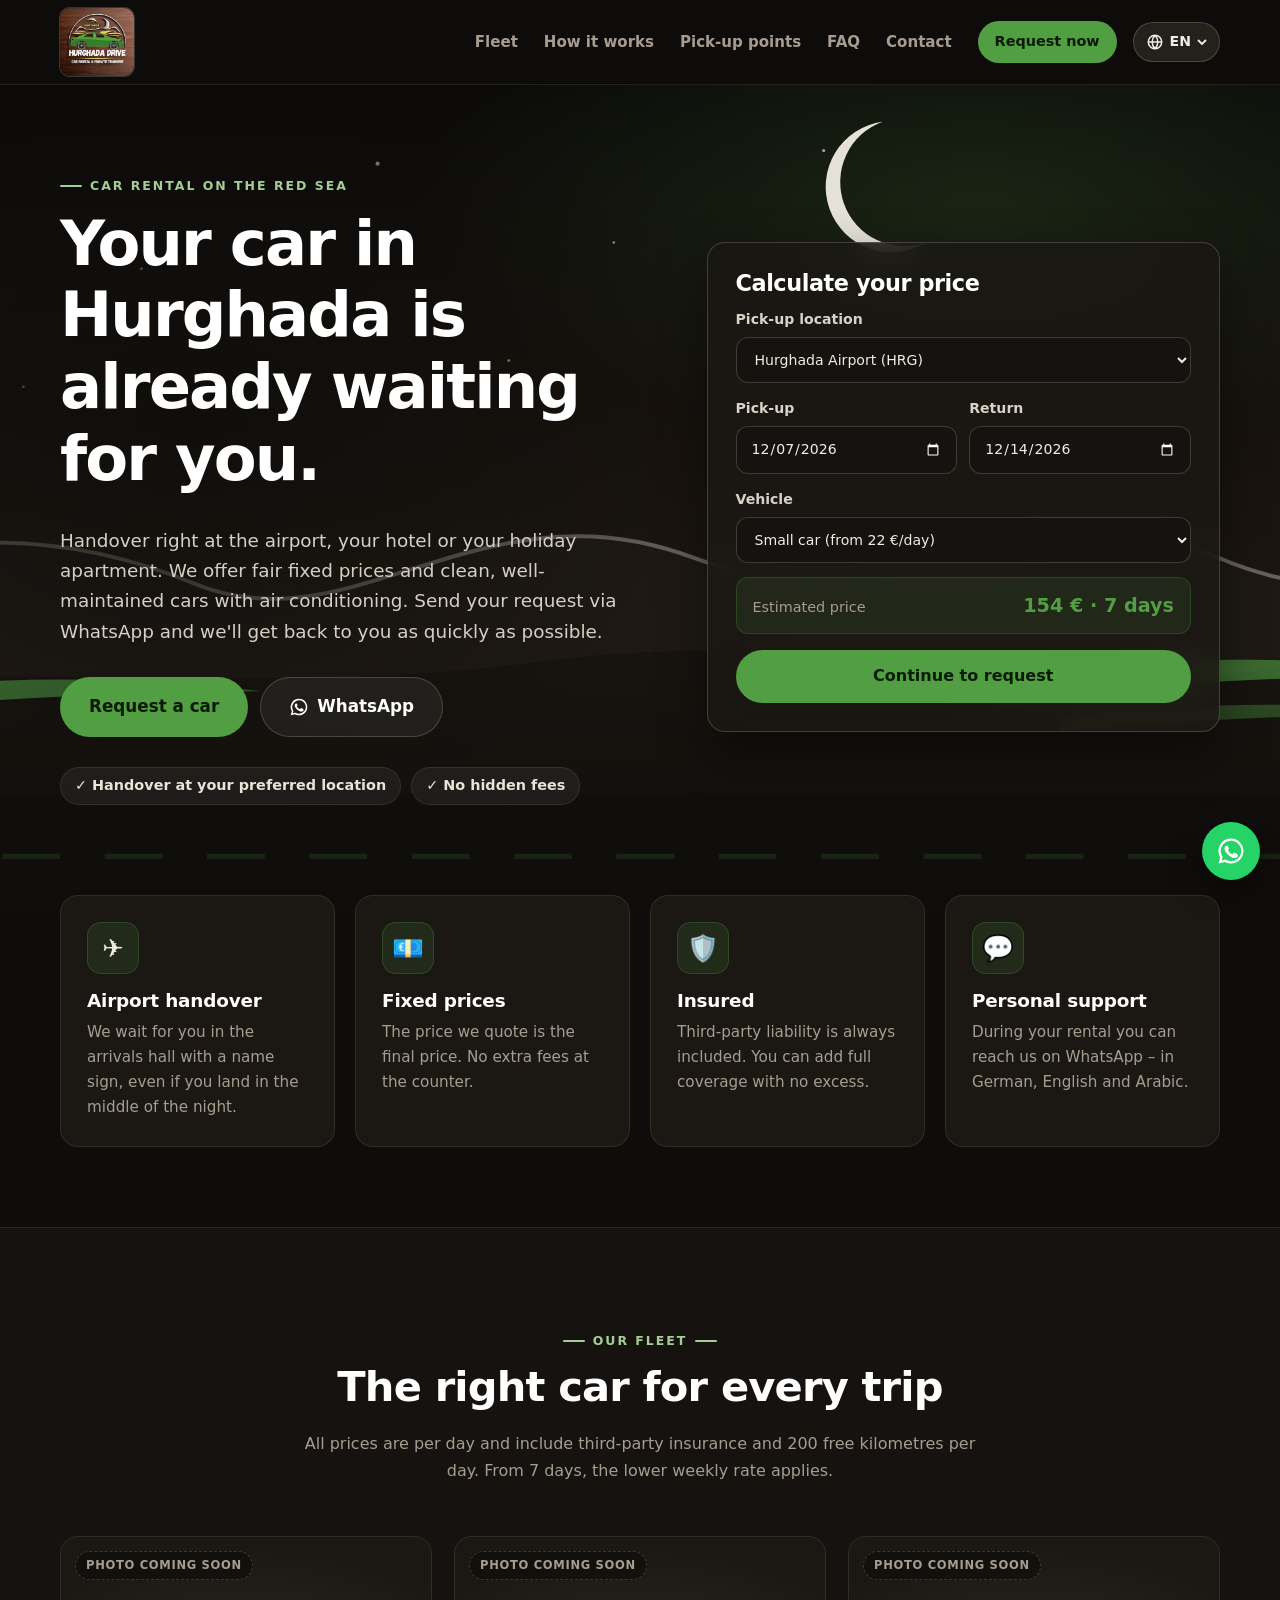
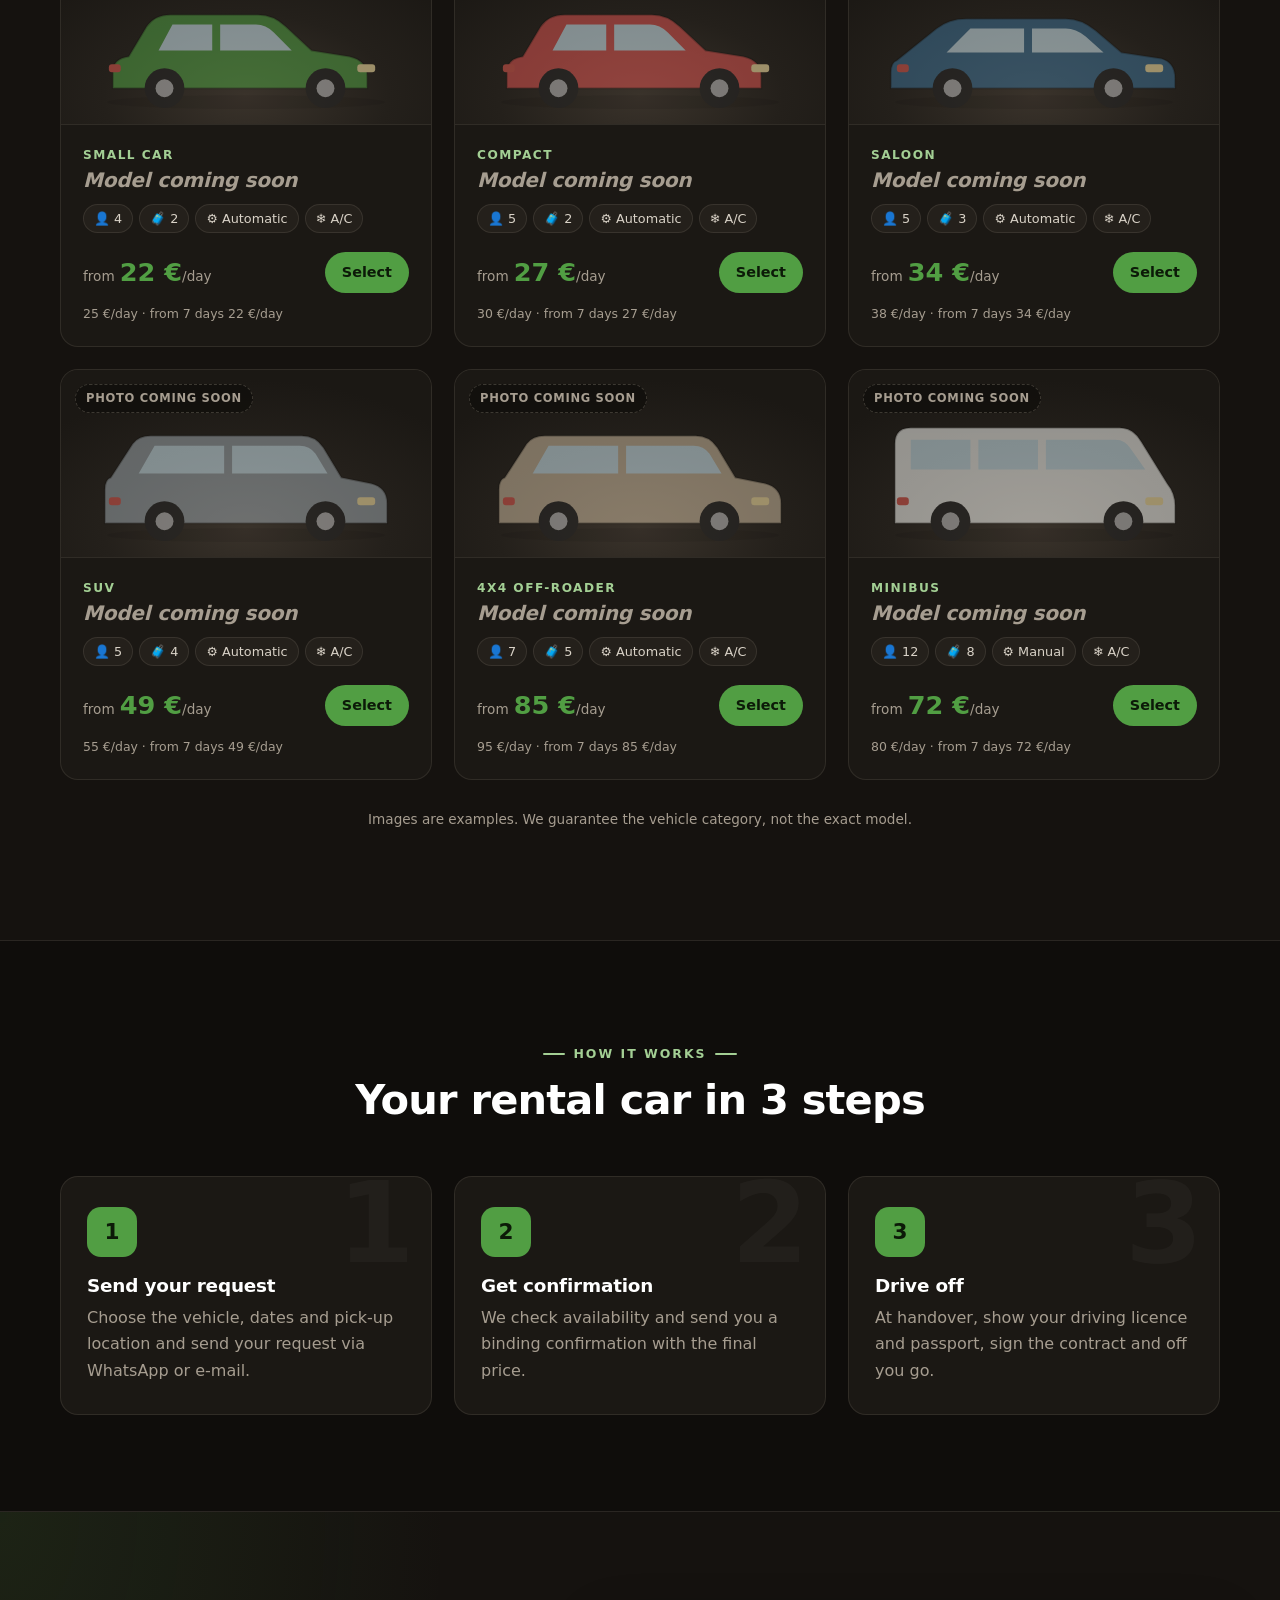
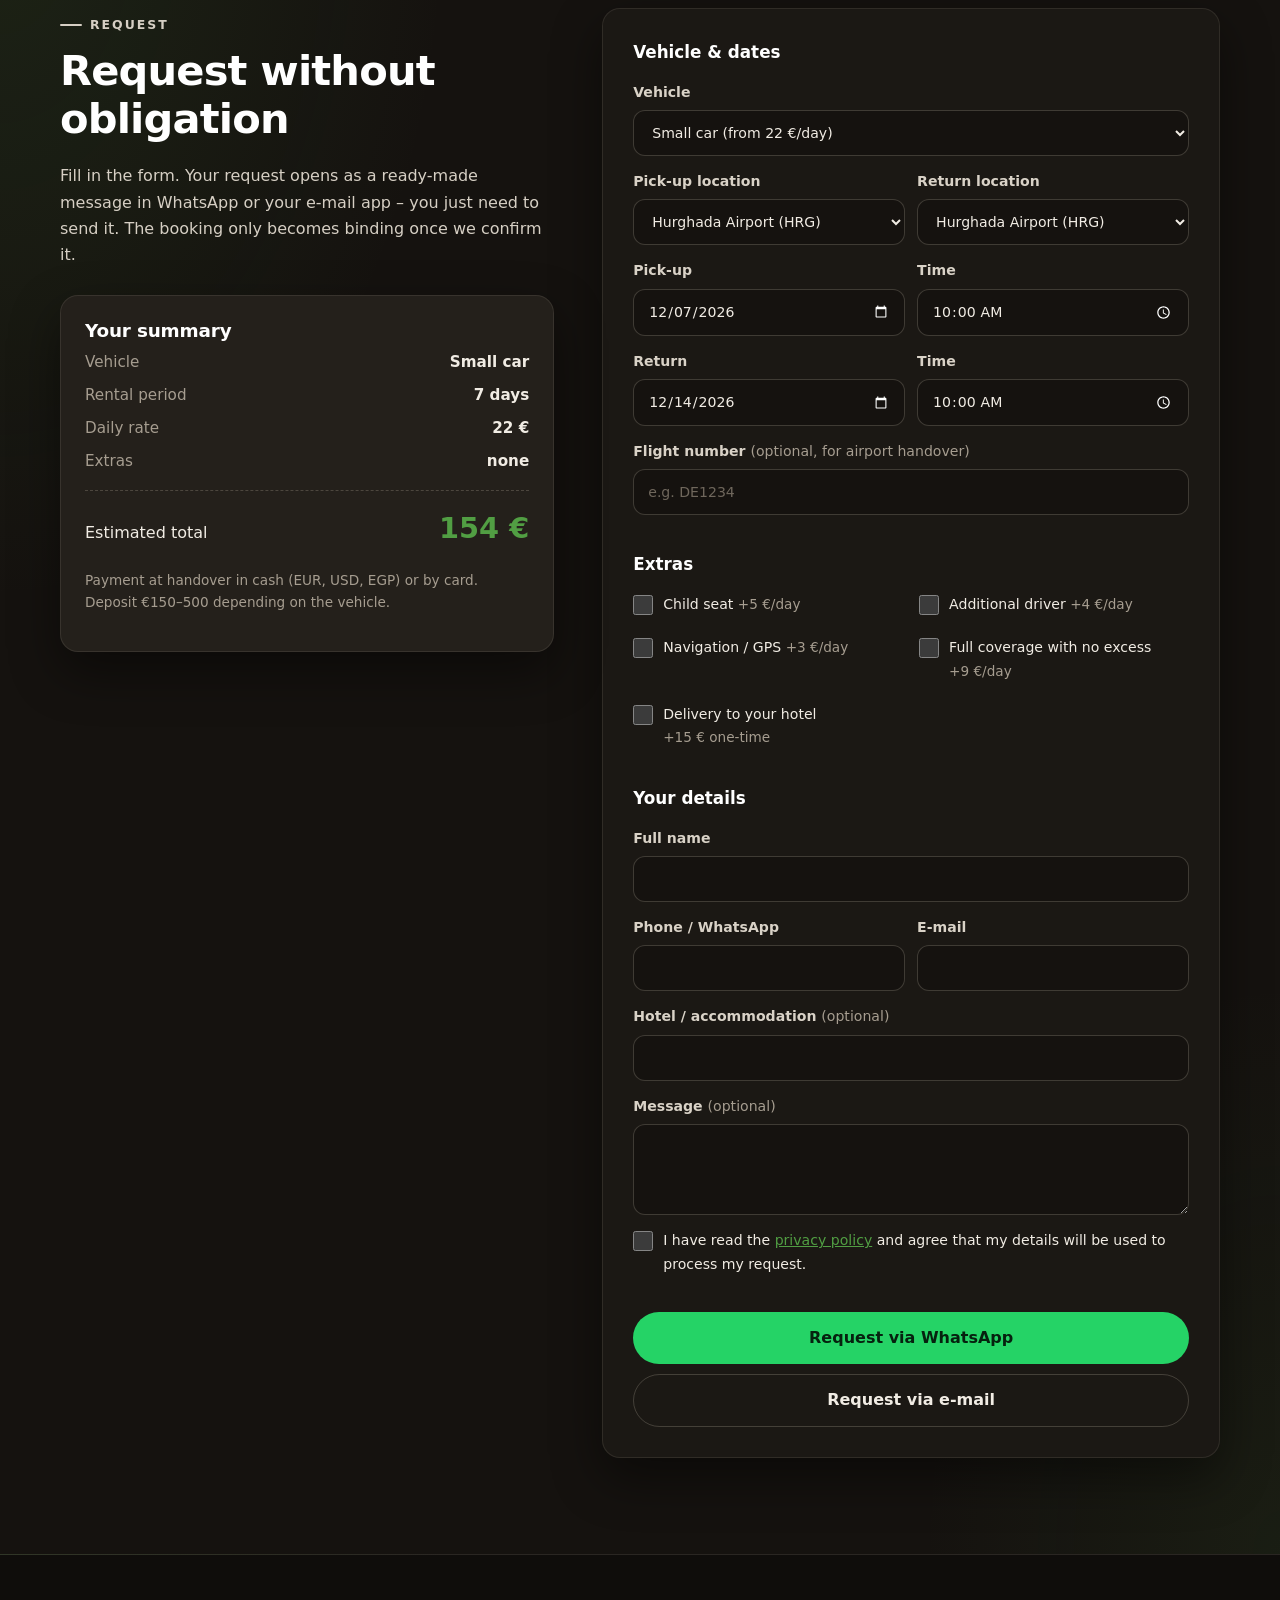
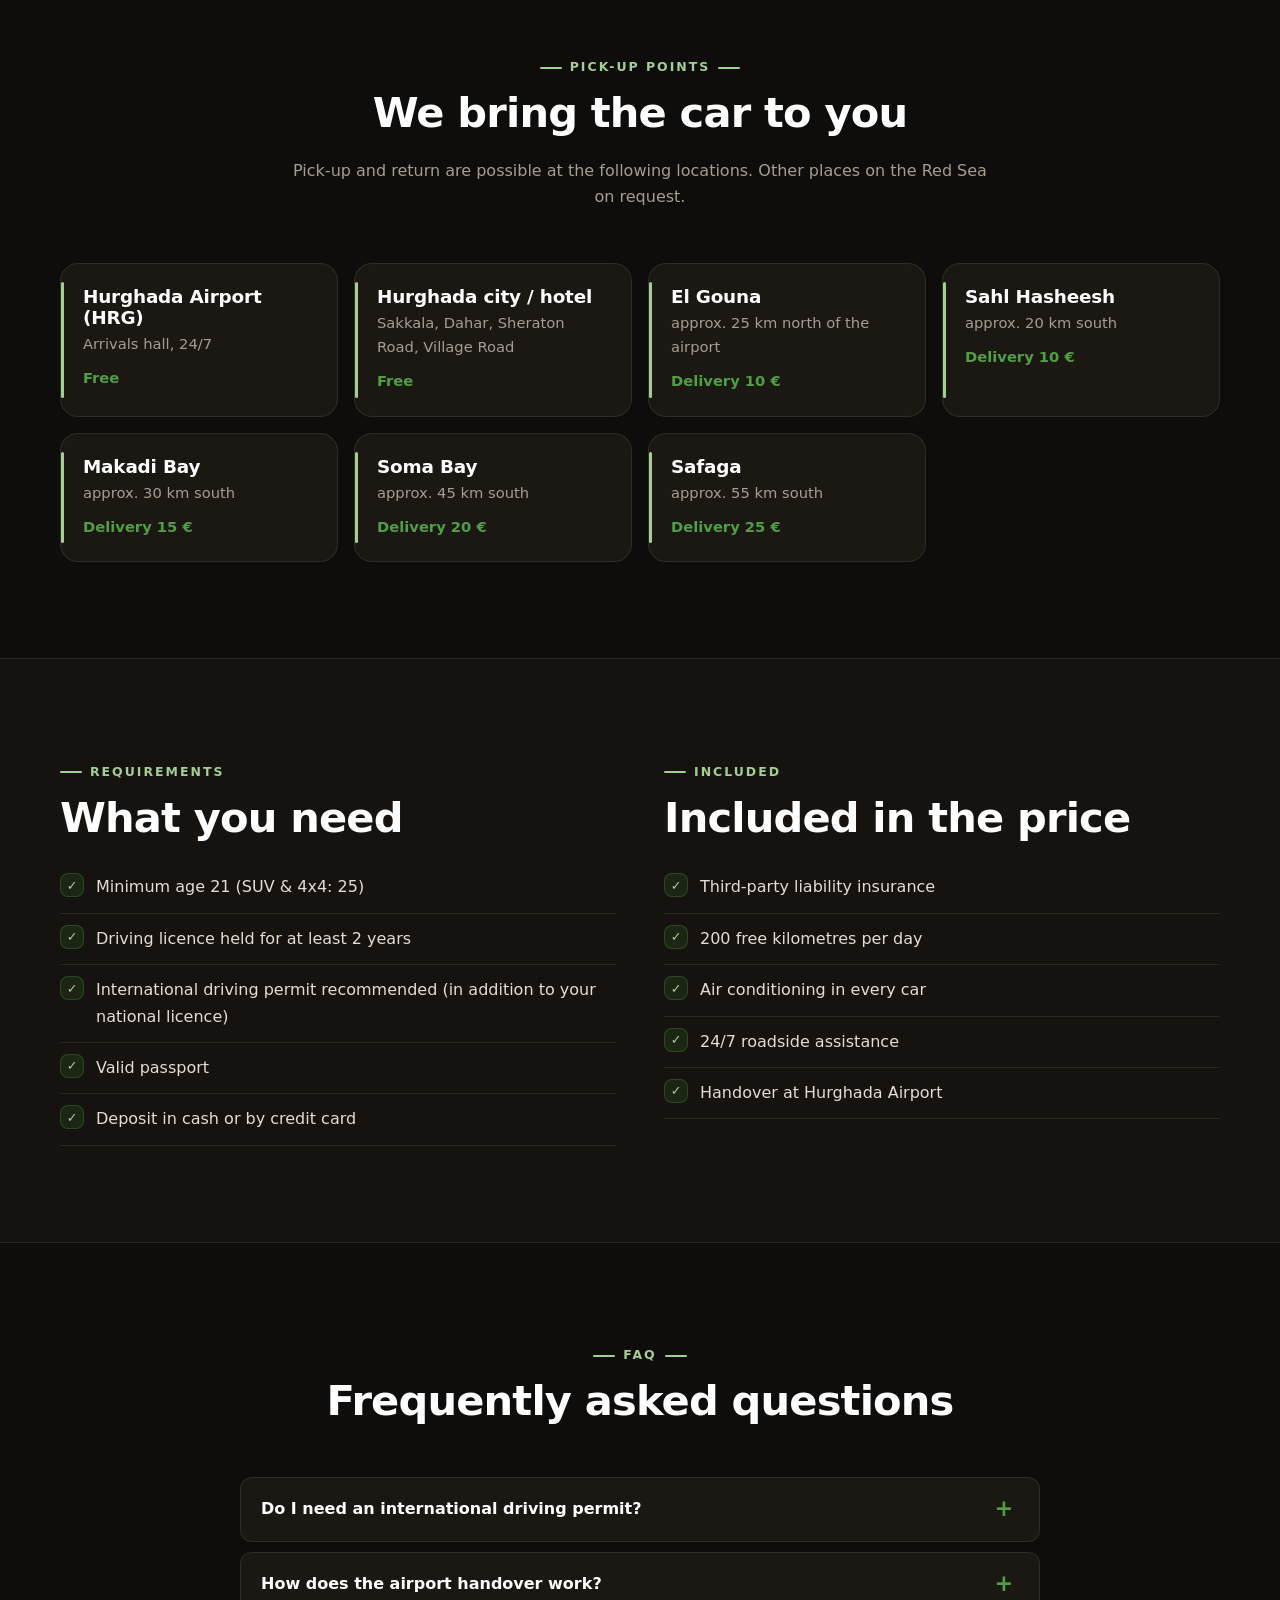
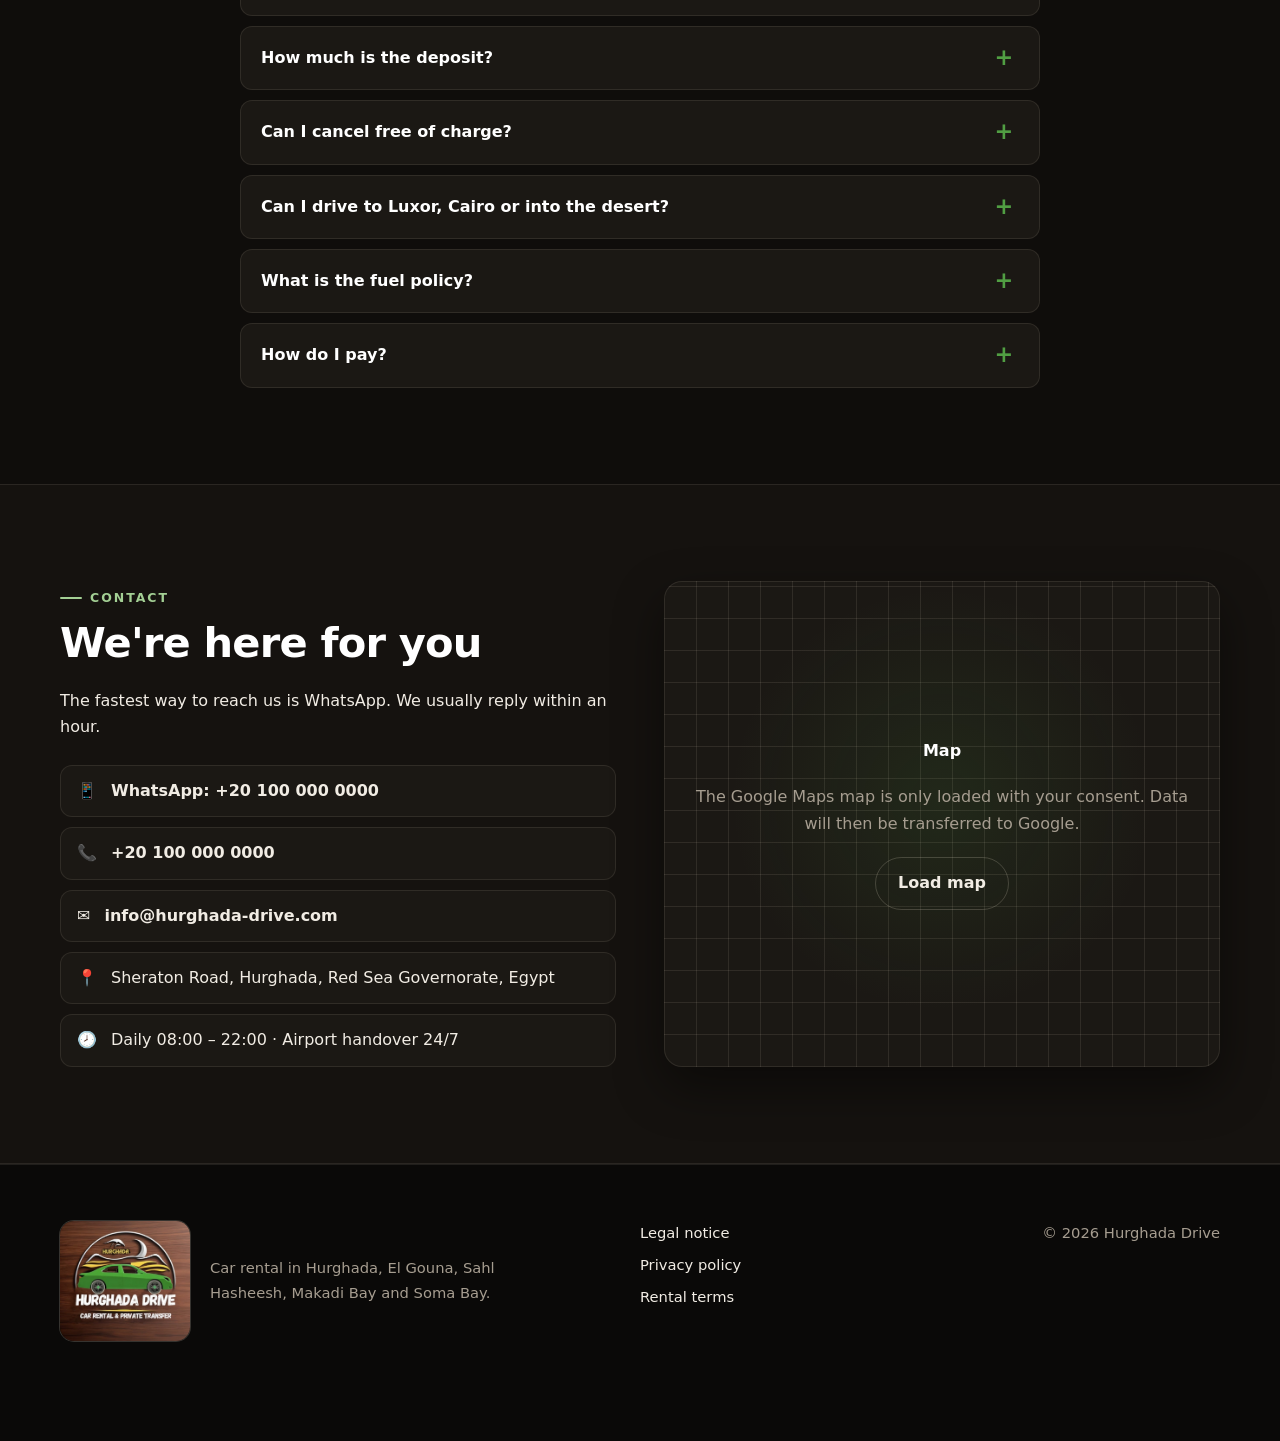
==== commit 87f59f2e: "Hero badges: handover at preferred location, drop cancellation badge Co-Authored-By: Claude Opus 5.5" ====
--- a/index.html
+++ b/index.html
@@ -155,9 +155,8 @@
           </a>
         </div>
         <ul class="hero-usps">
-          <li data-i18n="hero.usp1">✓ Übergabe am Flughafen HRG</li>
+          <li data-i18n="hero.usp1">✓ Übergabe am Wunschort</li>
           <li data-i18n="hero.usp2">✓ Keine versteckten Kosten</li>
-          <li data-i18n="hero.usp3">✓ Kostenlos stornieren bis 48 h vorher</li>
         </ul>
       </div>
 
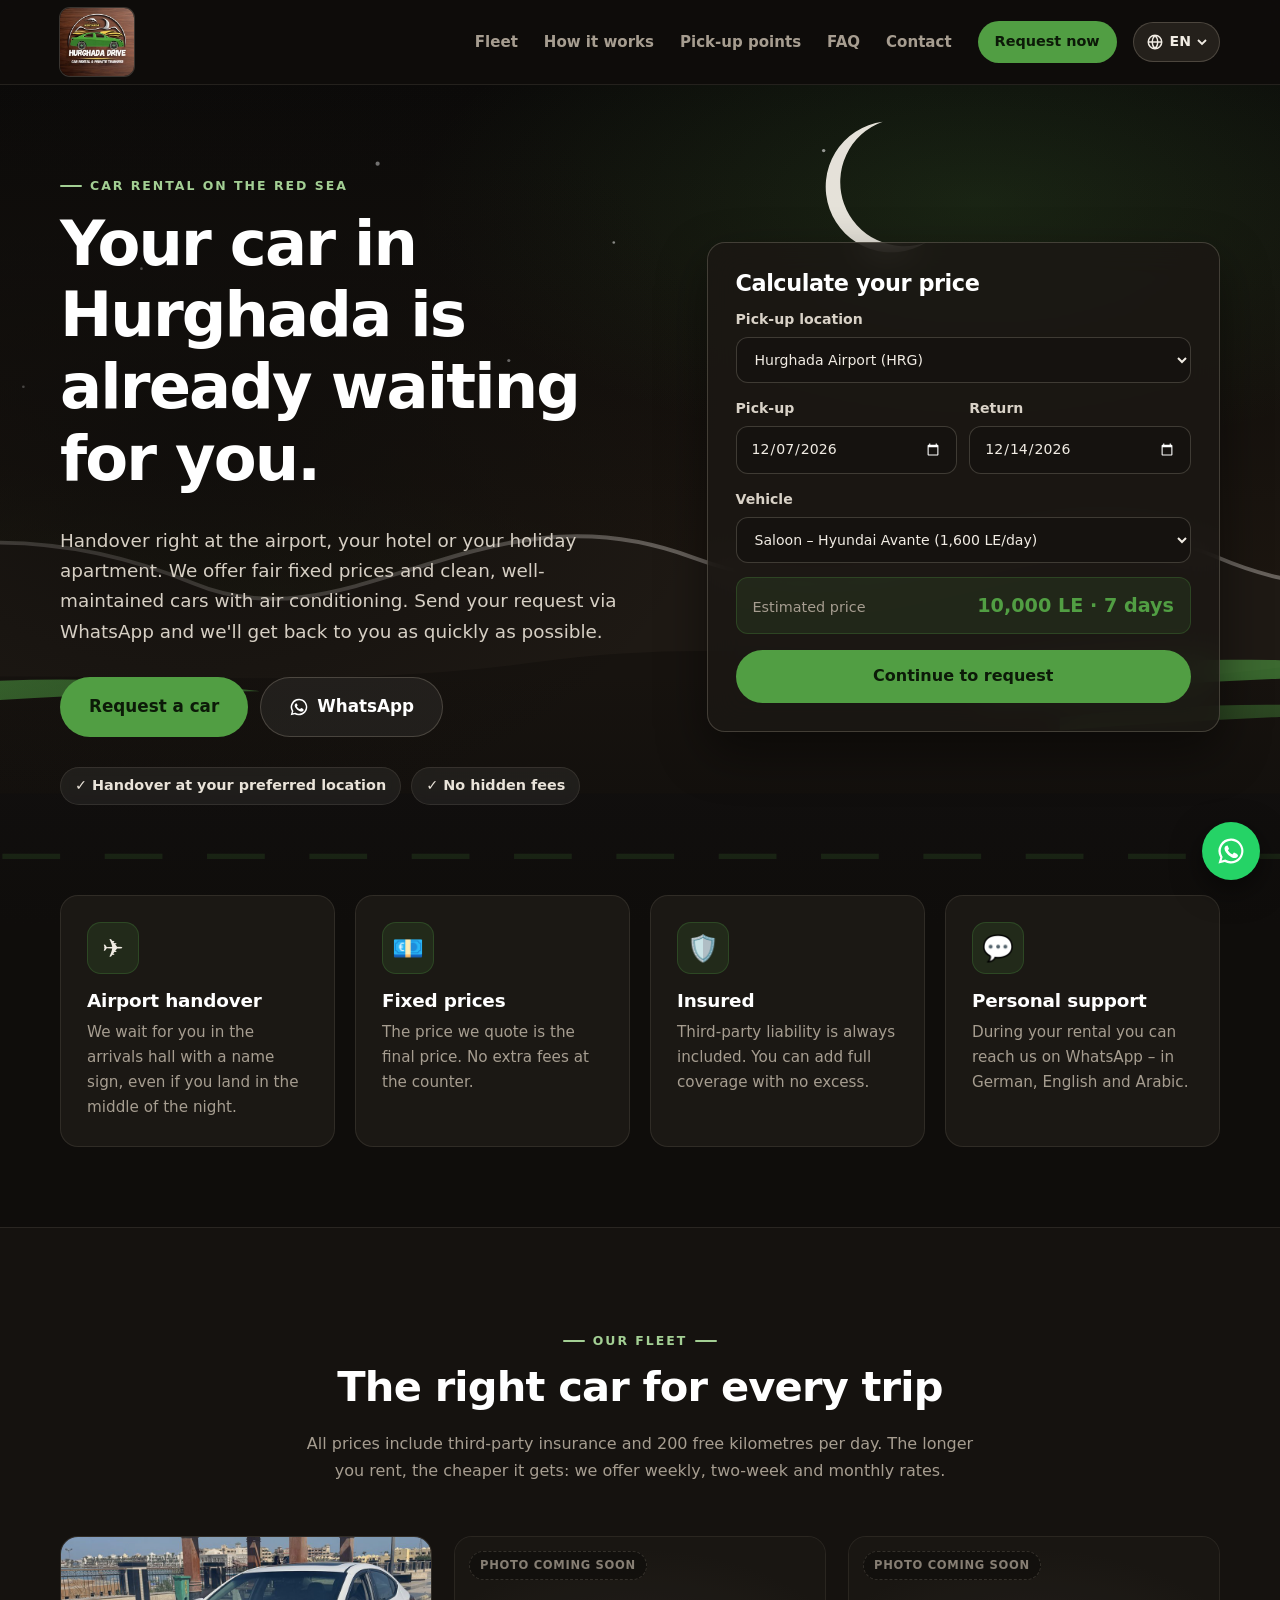
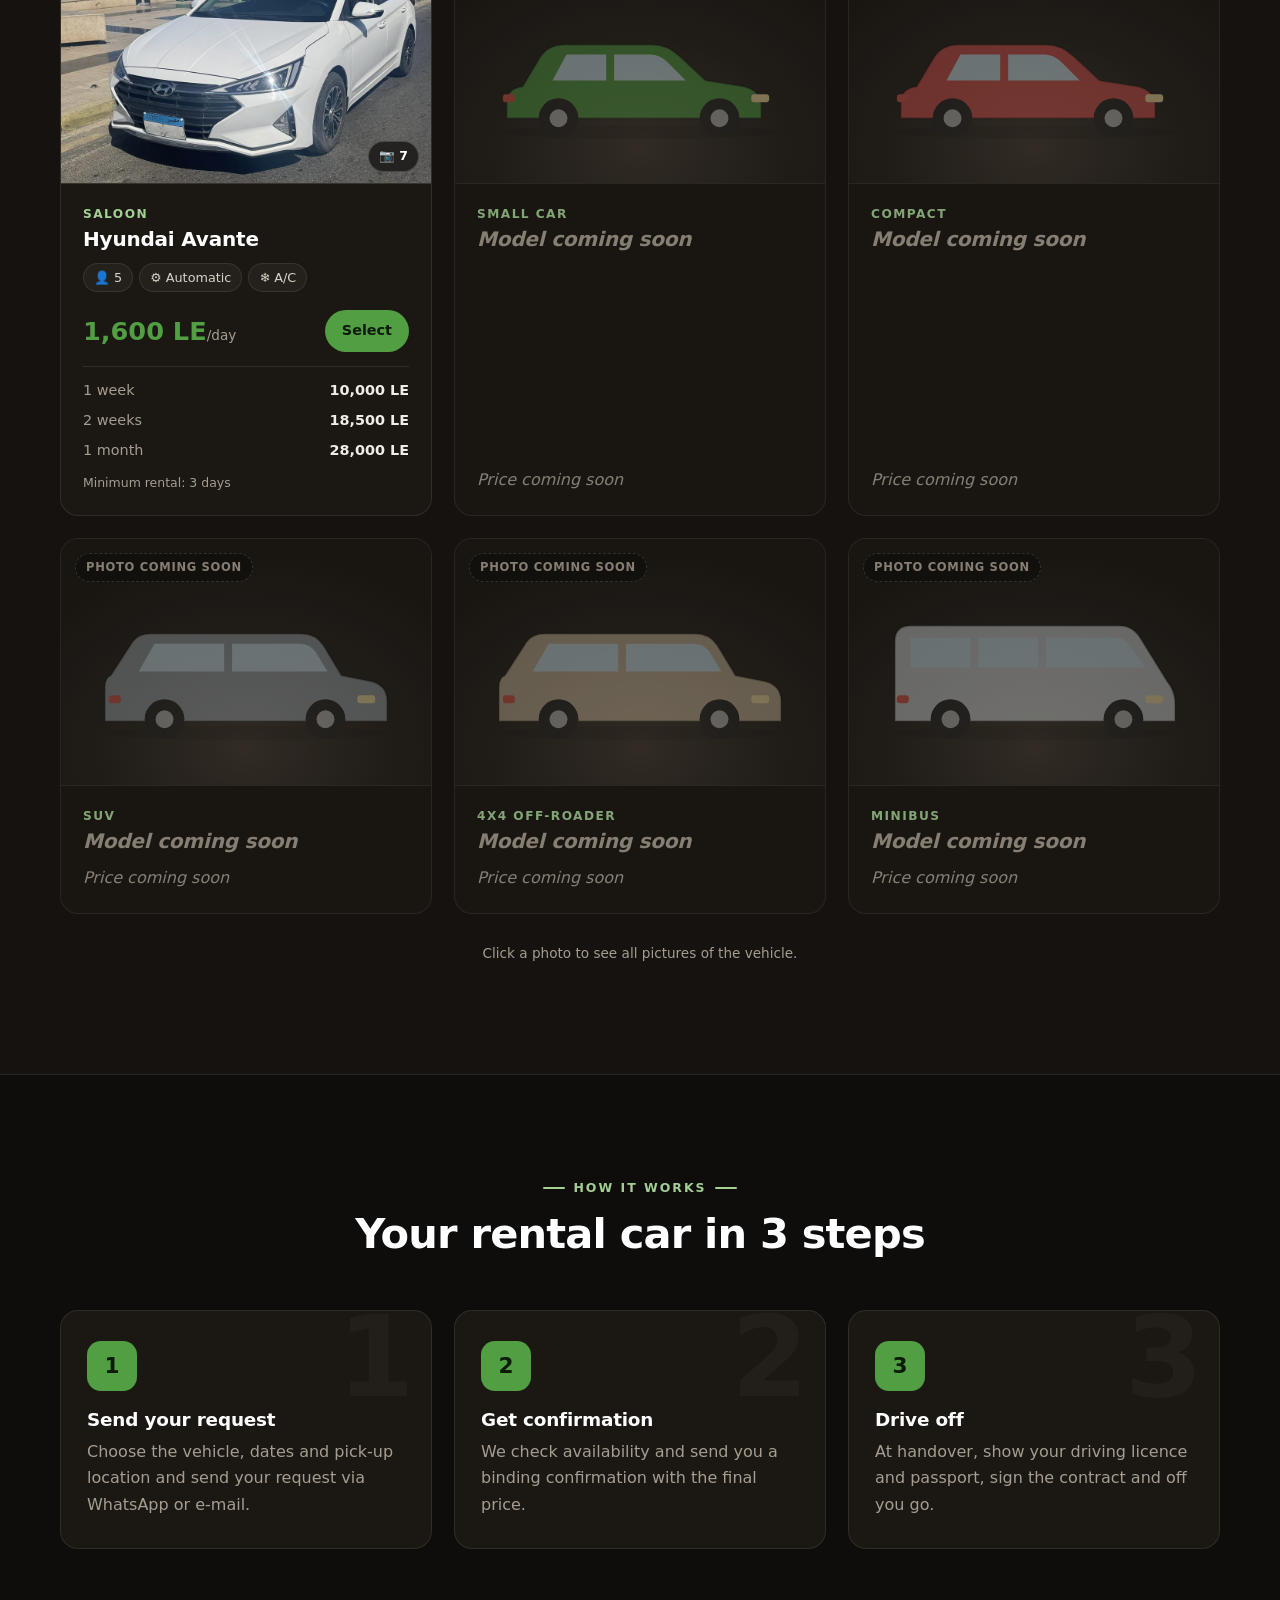
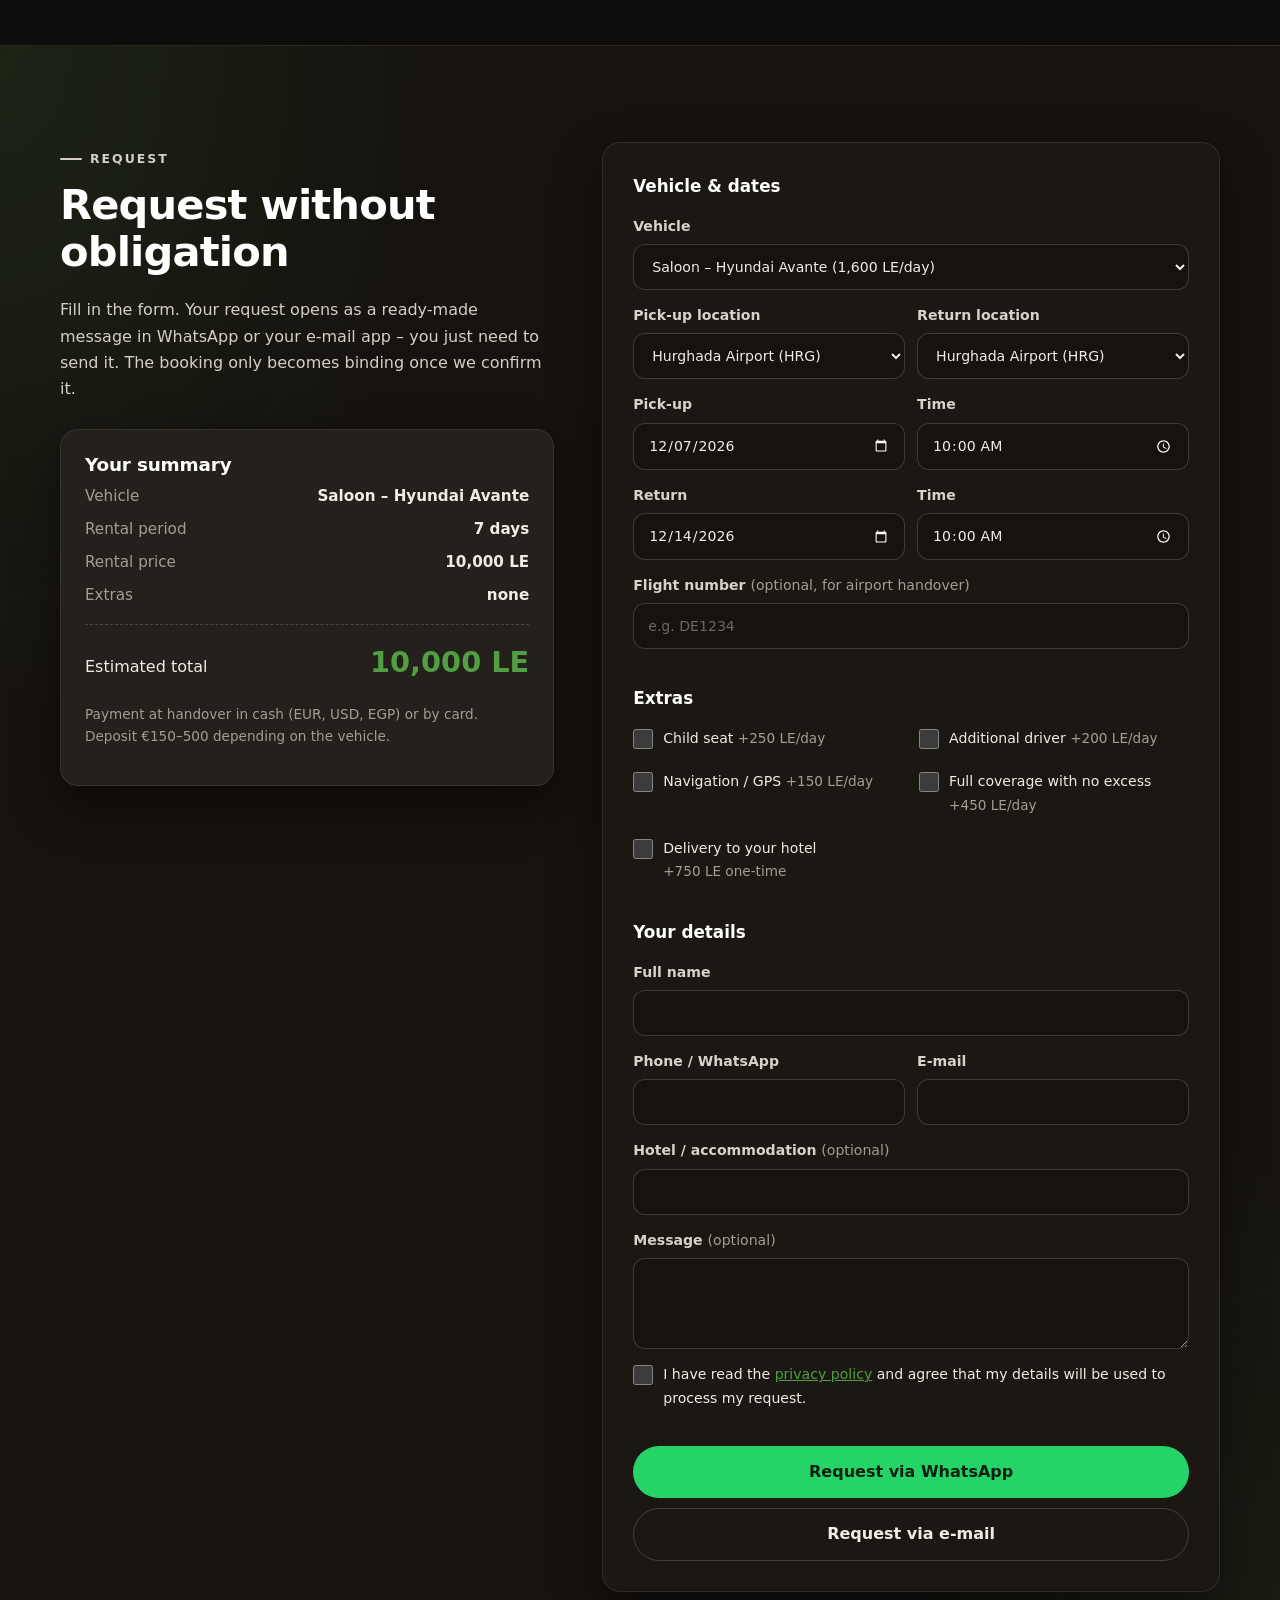
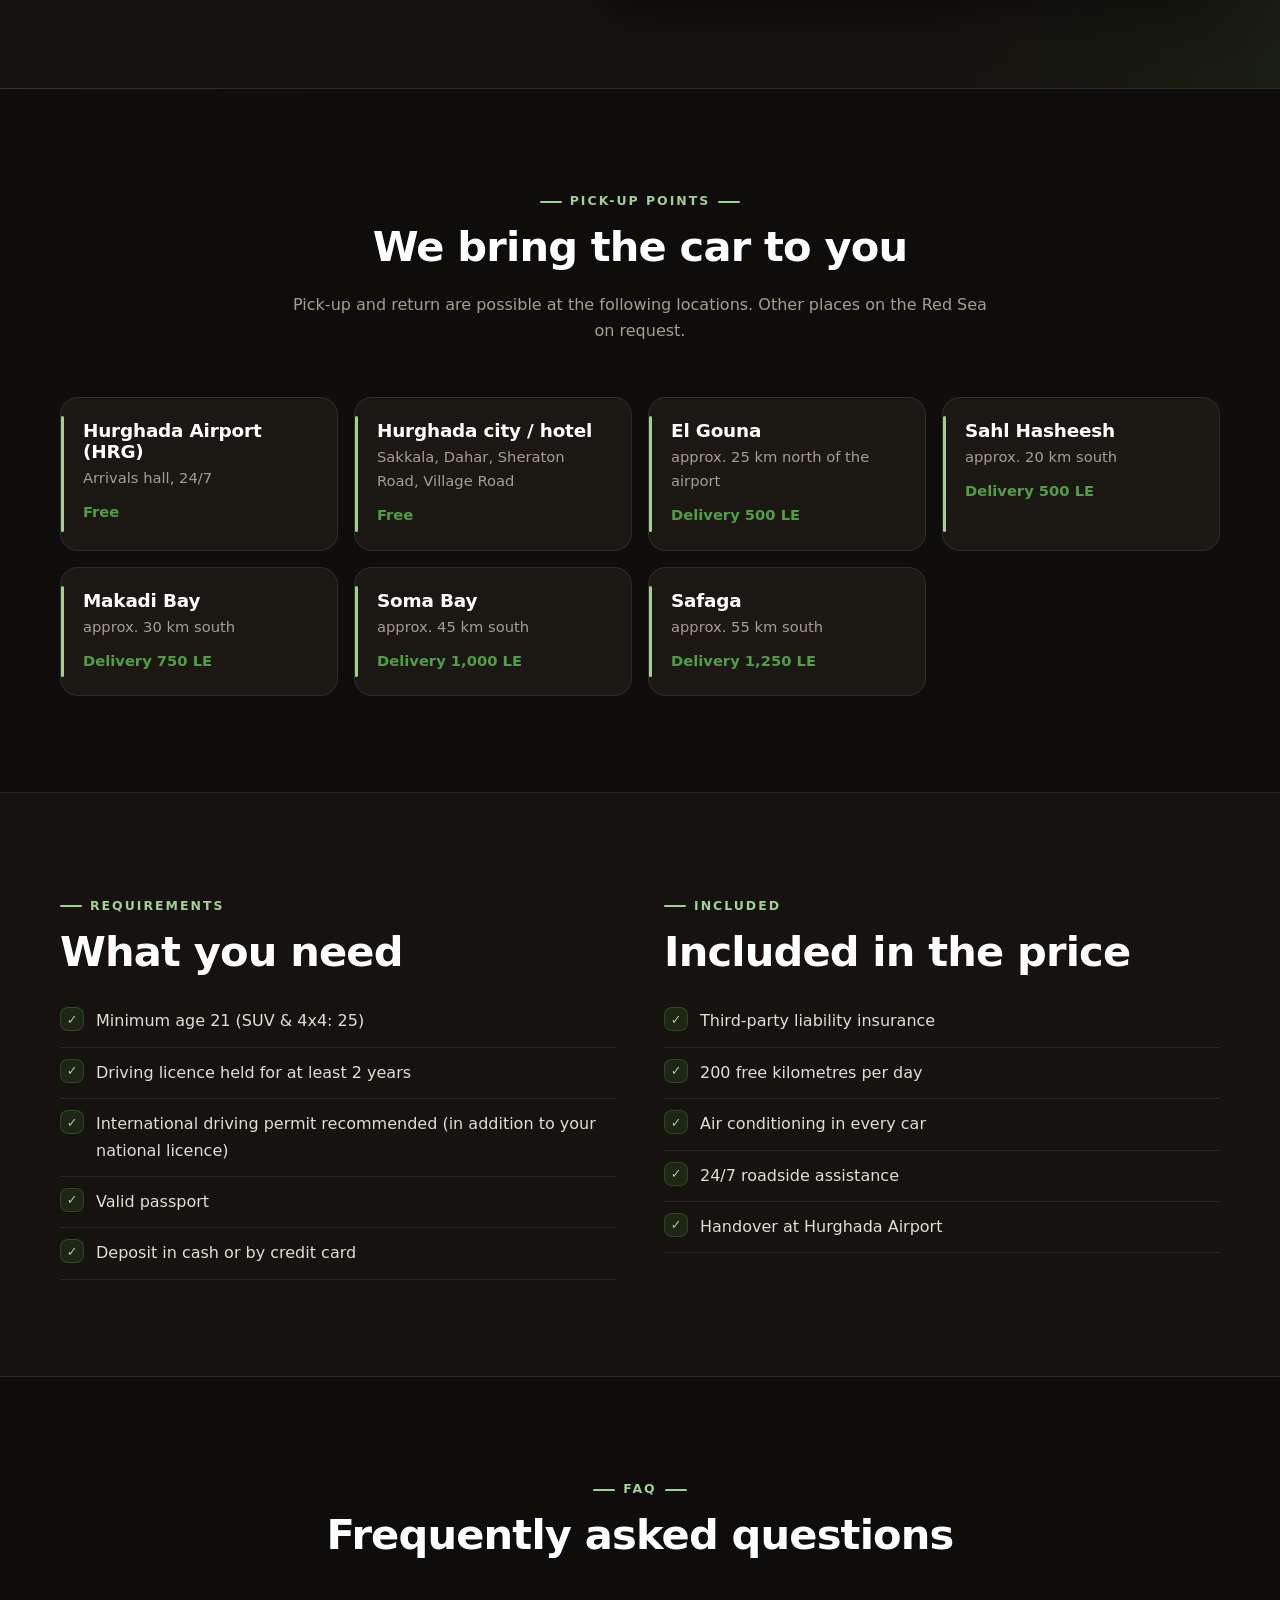
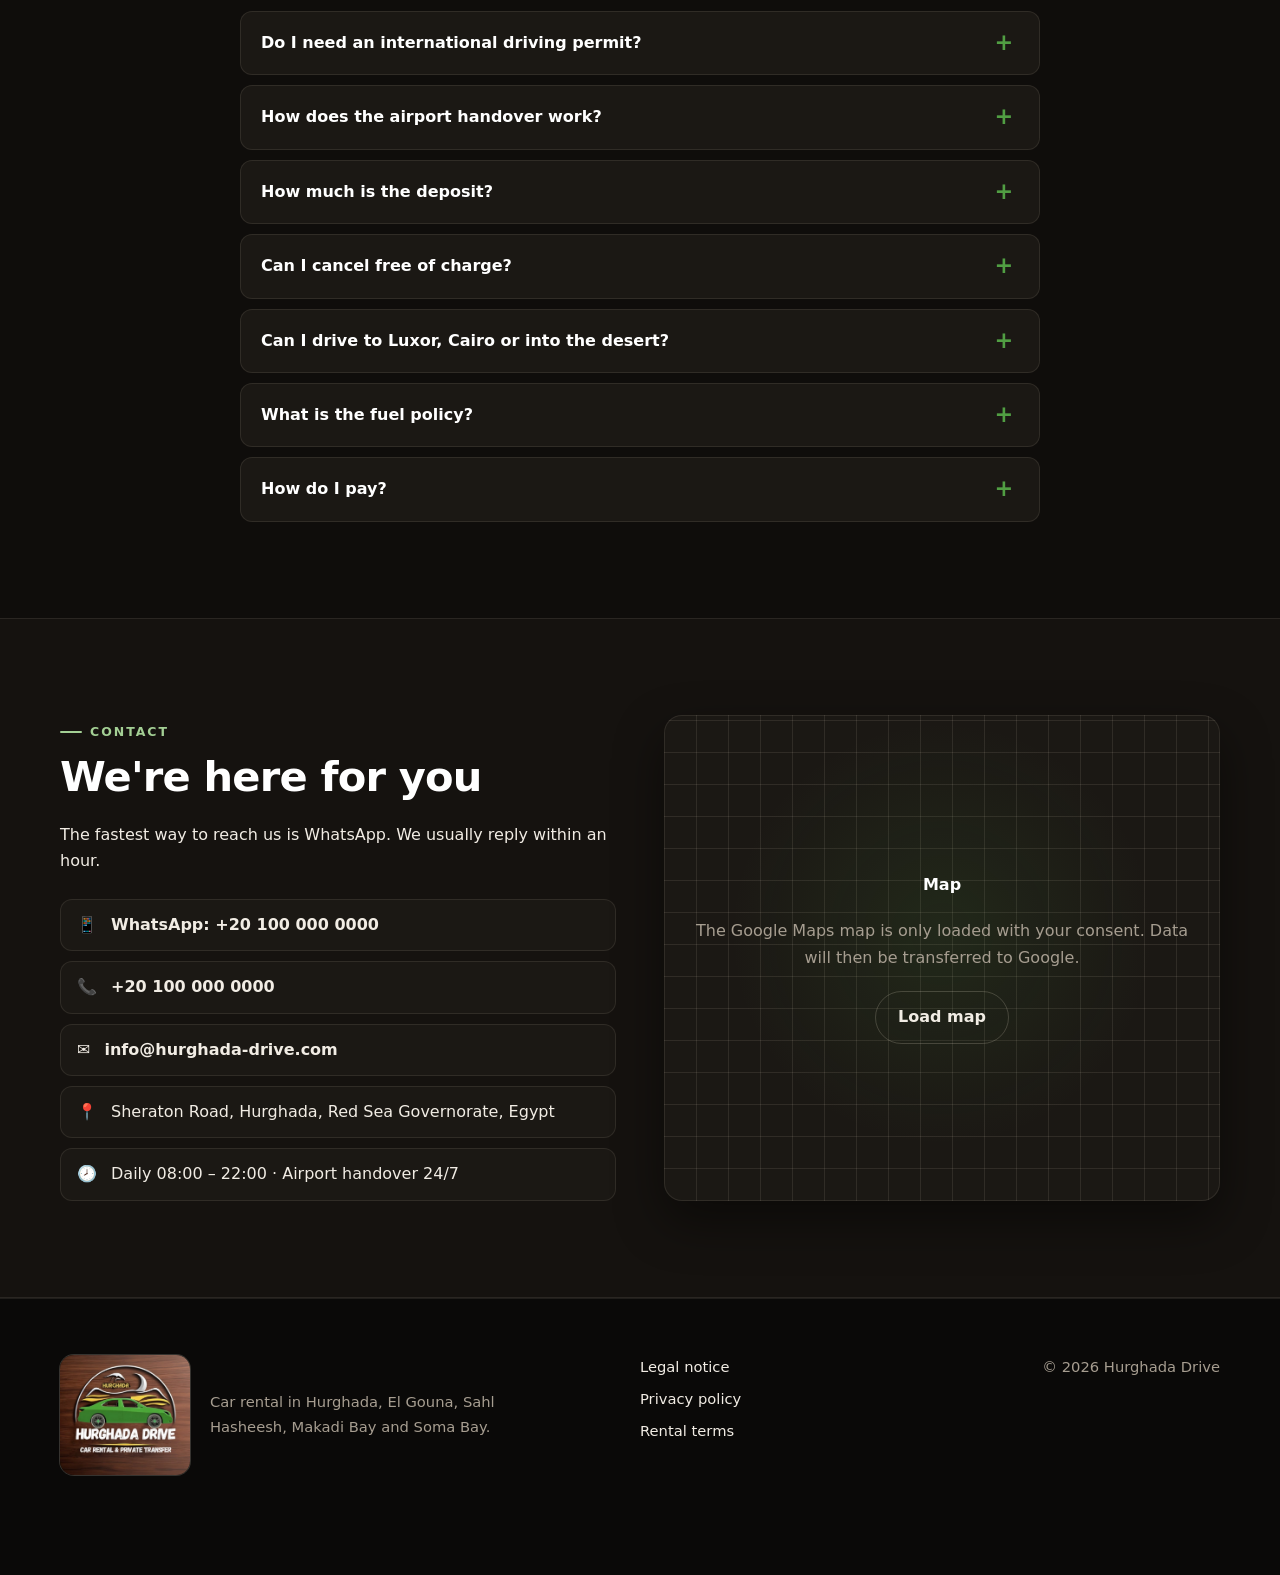
==== commit c1ca27a3: "Add Hyundai Avante with photo gallery and tiered LE pricing Prices in Egyptian pounds with day/week/" ====
--- a/index.html
+++ b/index.html
@@ -215,10 +215,10 @@
       <header class="section-head">
         <p class="eyebrow" data-i18n="fleet.eyebrow">Unsere Flotte</p>
         <h2 data-i18n="fleet.title">Für jede Reise das passende Auto</h2>
-        <p data-i18n-html="fleet.lead">Alle Preise pro Tag inklusive Haftpflichtversicherung und 200 km Freikilometern pro Tag. Ab <span data-config="weekThreshold"></span> Tagen gilt der günstigere Wochenpreis.</p>
+        <p data-i18n="fleet.lead">Alle Preise inklusive Haftpflichtversicherung und 200 Freikilometern pro Tag. Je länger du mietest, desto günstiger wird es: Wir haben Wochen-, Zwei-Wochen- und Monatspreise.</p>
       </header>
       <div class="fleet-grid" id="fleet-grid"><!-- wird per JS aus config.js befüllt --></div>
-      <p class="note" data-i18n="fleet.note">Abbildungen sind Beispiele. Wir garantieren die Fahrzeugkategorie, nicht das genaue Modell.</p>
+      <p class="note" data-i18n="fleet.note">Klicke auf ein Foto, um alle Bilder des Fahrzeugs zu sehen.</p>
     </div>
   </section>
 
@@ -261,7 +261,7 @@
           <dl>
             <dt data-i18n="sum.car">Fahrzeug</dt><dd id="sum-car">–</dd>
             <dt data-i18n="sum.days">Mietdauer</dt><dd id="sum-days">–</dd>
-            <dt data-i18n="sum.rate">Tagespreis</dt><dd id="sum-rate">–</dd>
+            <dt data-i18n="sum.rate">Mietpreis</dt><dd id="sum-rate">–</dd>
             <dt data-i18n="sum.extras">Extras</dt><dd id="sum-extras">–</dd>
           </dl>
           <p class="sum-total"><span data-i18n="sum.total">Geschätzter Gesamtpreis</span><strong id="sum-total">–</strong></p>
--- a/css/style.css
+++ b/css/style.css
@@ -155,7 +155,6 @@
 .car { overflow: hidden; display: flex; flex-direction: column; box-shadow: none; transition: transform .25s, border-color .25s, box-shadow .25s; }
 .car:hover { transform: translateY(-5px); border-color: rgba(81,158,67,.35); box-shadow: var(--shadow); }
 .car-img { position: relative; background: radial-gradient(70% 80% at 50% 85%, #3a332b 0%, var(--surface-2) 55%, var(--surface) 100%); padding: 28px 28px 10px; border-bottom: 1px solid var(--line); }
-.car-img img { width: 100%; height: auto; aspect-ratio: 2 / 1; object-fit: cover; border-radius: 10px; }
 .car-img.is-placeholder svg { opacity: .55; }
 .car-badge { position: absolute; top: 14px; inset-inline-start: 14px; font-size: .72rem; font-weight: 700; letter-spacing: .06em; text-transform: uppercase; color: var(--muted); background: rgba(15,13,11,.7); border: 1px dashed var(--line-strong); border-radius: 999px; padding: 4px 10px; }
 .car h3.is-placeholder { color: var(--muted); font-weight: 600; font-style: italic; }
@@ -170,6 +169,39 @@
 .car-price strong { font-size: 1.6rem; color: var(--accent); }
 .car-price span { color: var(--muted); font-size: .85rem; }
 .car-price-note { font-size: .78rem; color: var(--muted); margin: 10px 0 0; }
+
+/* Fahrzeugkarte: Foto, Galerie, Preisstaffel */
+.car-img { aspect-ratio: 3 / 2; display: grid; place-items: center; }
+.car-img.has-photo { padding: 0; background: var(--surface-2); overflow: hidden; }
+.car-img.has-photo img { width: 100%; height: 100%; object-fit: cover; transition: transform .4s; }
+.car-gallery-btn { all: unset; display: block; width: 100%; height: 100%; position: relative; cursor: zoom-in; }
+.car-gallery-btn:focus-visible { outline: 3px solid var(--accent); outline-offset: -3px; }
+.car:hover .car-img.has-photo img { transform: scale(1.03); }
+.car-photo-count { position: absolute; bottom: 12px; inset-inline-end: 12px; font-size: .78rem; font-weight: 700; color: #fff; background: rgba(15,13,11,.72); border: 1px solid var(--line-strong); border-radius: 999px; padding: 4px 10px; backdrop-filter: blur(6px); }
+.car-tiers { list-style: none; padding: 12px 0 0; margin: 14px 0 0; border-top: 1px solid var(--line); display: grid; gap: 6px; font-size: .9rem; }
+.car-tiers li { display: flex; justify-content: space-between; gap: 10px; color: var(--muted); }
+.car-tiers strong { color: var(--text); font-weight: 700; }
+.car-price.is-placeholder { color: var(--muted); font-style: italic; }
+.car.is-placeholder { opacity: .78; }
+
+/* Lightbox */
+.no-scroll { overflow: hidden; }
+.lightbox { position: fixed; inset: 0; z-index: 200; background: rgba(8,7,6,.97); display: grid; grid-template-columns: auto 1fr auto; align-items: center; gap: 8px; padding: 56px 12px 24px; }
+.lightbox[hidden] { display: none; }
+.lb-figure { margin: 0; display: flex; flex-direction: column; align-items: center; gap: 12px; min-width: 0; height: 100%; justify-content: center; }
+.lb-img { max-width: 100%; max-height: calc(100vh - 140px); object-fit: contain; border-radius: 12px; box-shadow: var(--shadow); }
+.lb-caption { color: var(--muted); font-size: .9rem; }
+.lb-btn { font: inherit; font-size: 2rem; line-height: 1; color: #fff; background: rgba(255,255,255,.08); border: 1px solid var(--line-strong); border-radius: 50%; width: 52px; height: 52px; display: grid; place-items: center; cursor: pointer; transition: background .2s; }
+.lb-btn:hover { background: rgba(255,255,255,.18); }
+.lb-close { position: absolute; top: 12px; inset-inline-end: 12px; width: 44px; height: 44px; font-size: 1.8rem; }
+[dir="rtl"] .lb-prev, [dir="rtl"] .lb-next { transform: scaleX(-1); }
+@media (max-width: 640px) {
+  .lightbox { grid-template-columns: 1fr; padding: 60px 8px 80px; }
+  .lb-prev, .lb-next { position: absolute; bottom: 16px; }
+  .lb-prev { inset-inline-start: calc(50% - 64px); }
+  .lb-next { inset-inline-end: calc(50% - 64px); }
+  .lb-img { max-height: calc(100vh - 170px); }
+}
 
 /* ===== Steps ===== */
 .steps { list-style: none; padding: 0; margin: 0; display: grid; grid-template-columns: repeat(3, 1fr); gap: 22px; }
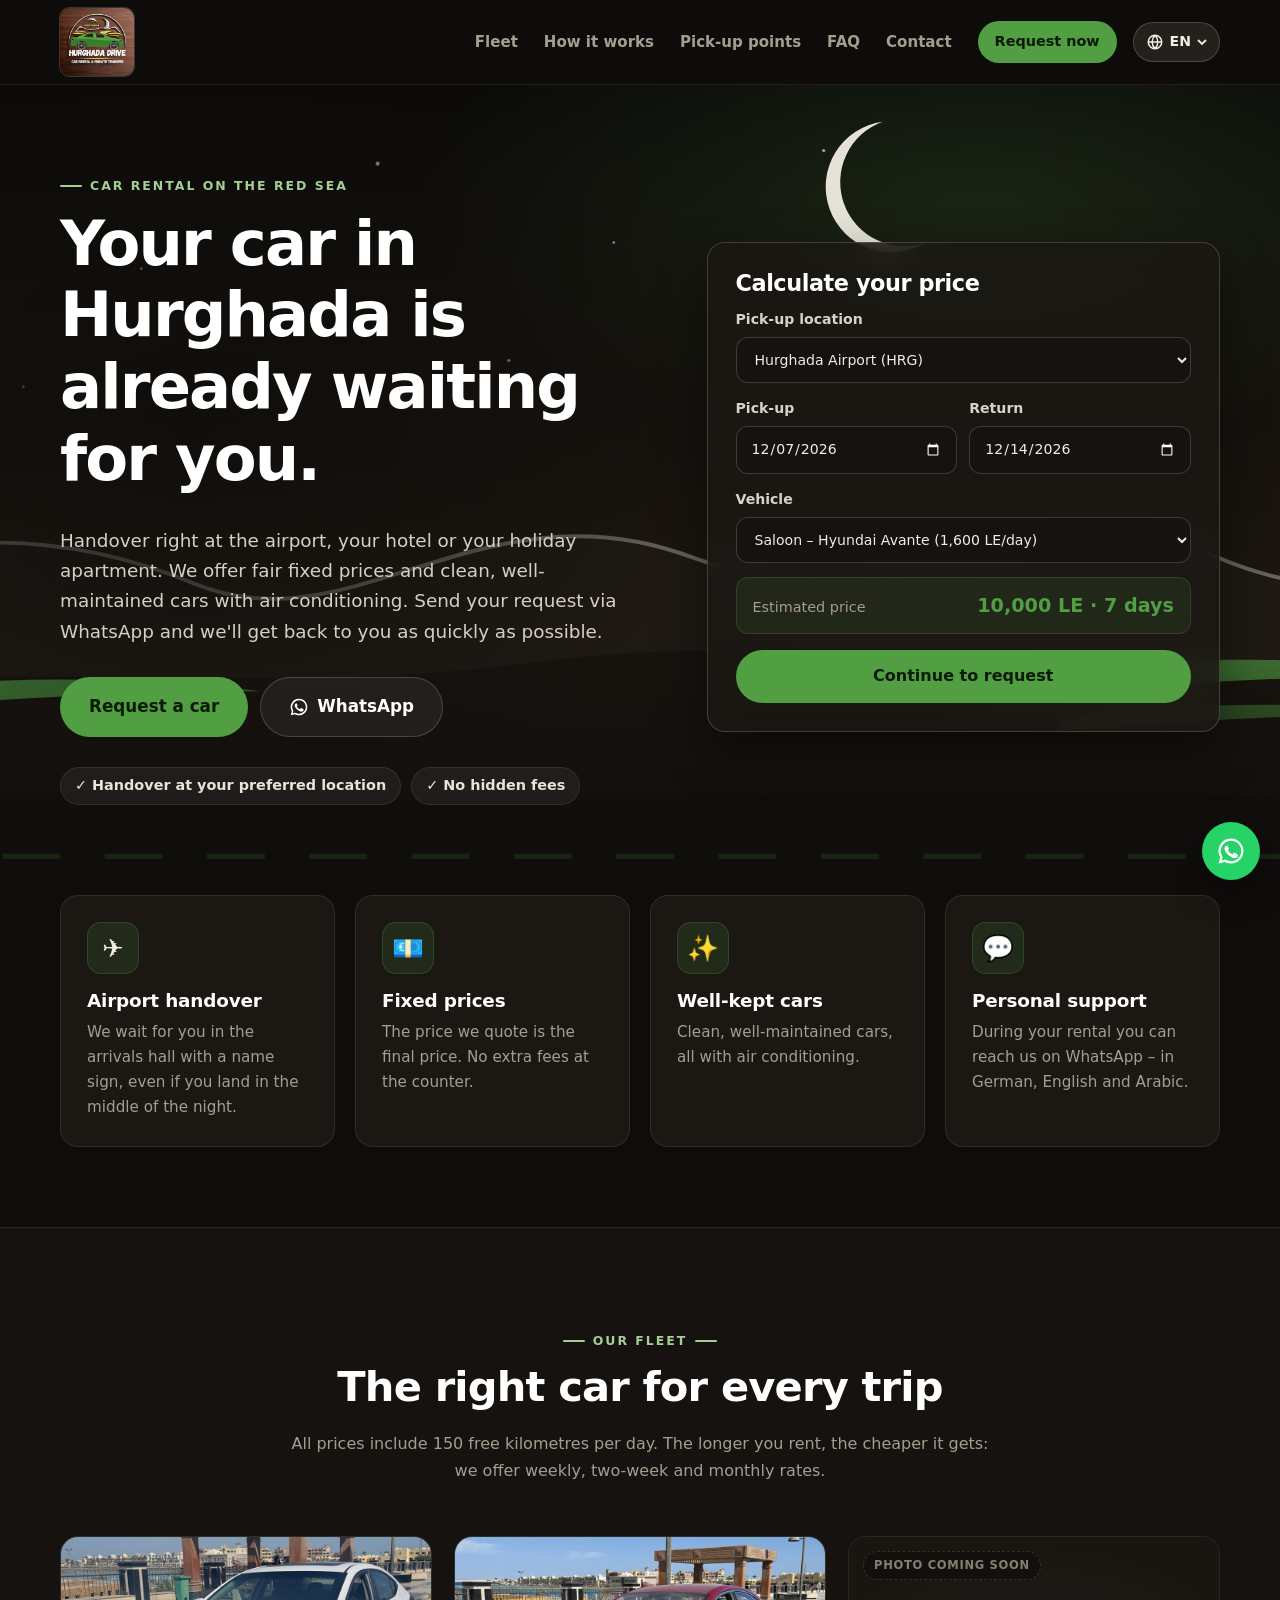
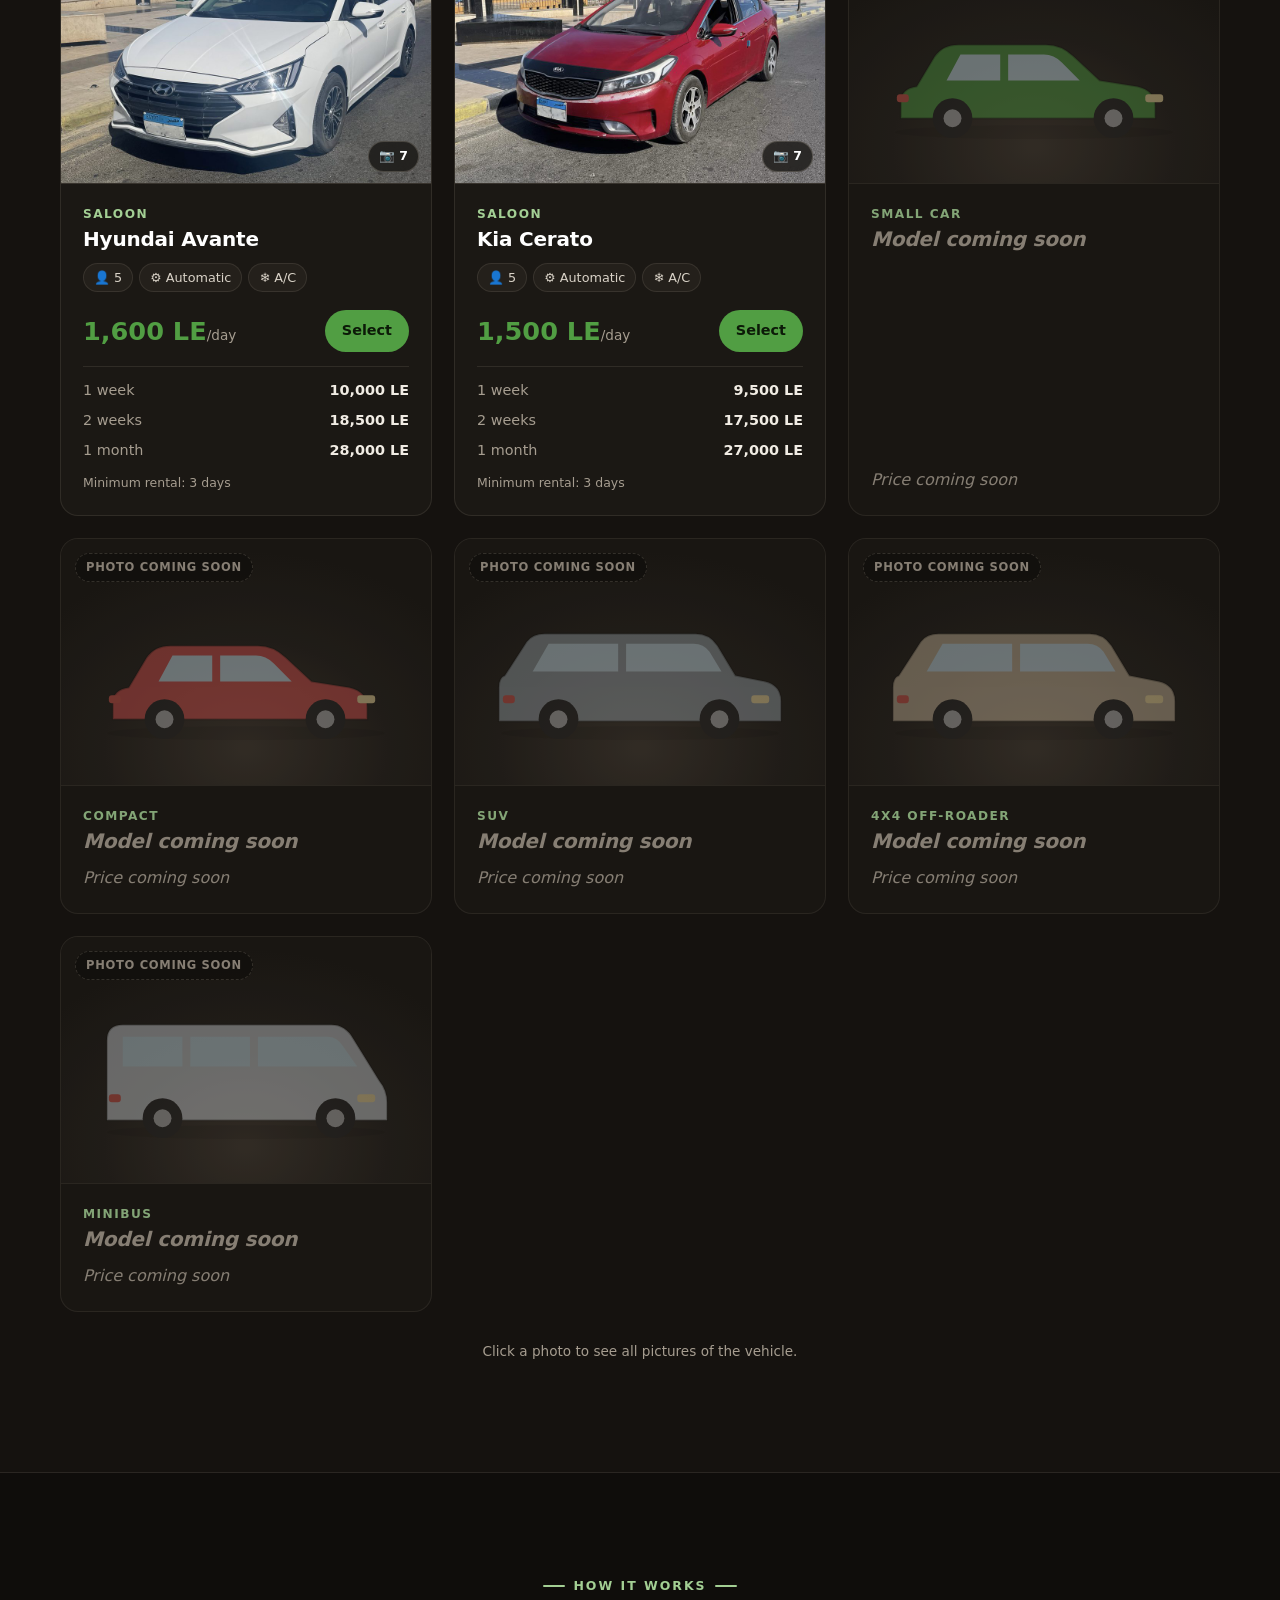
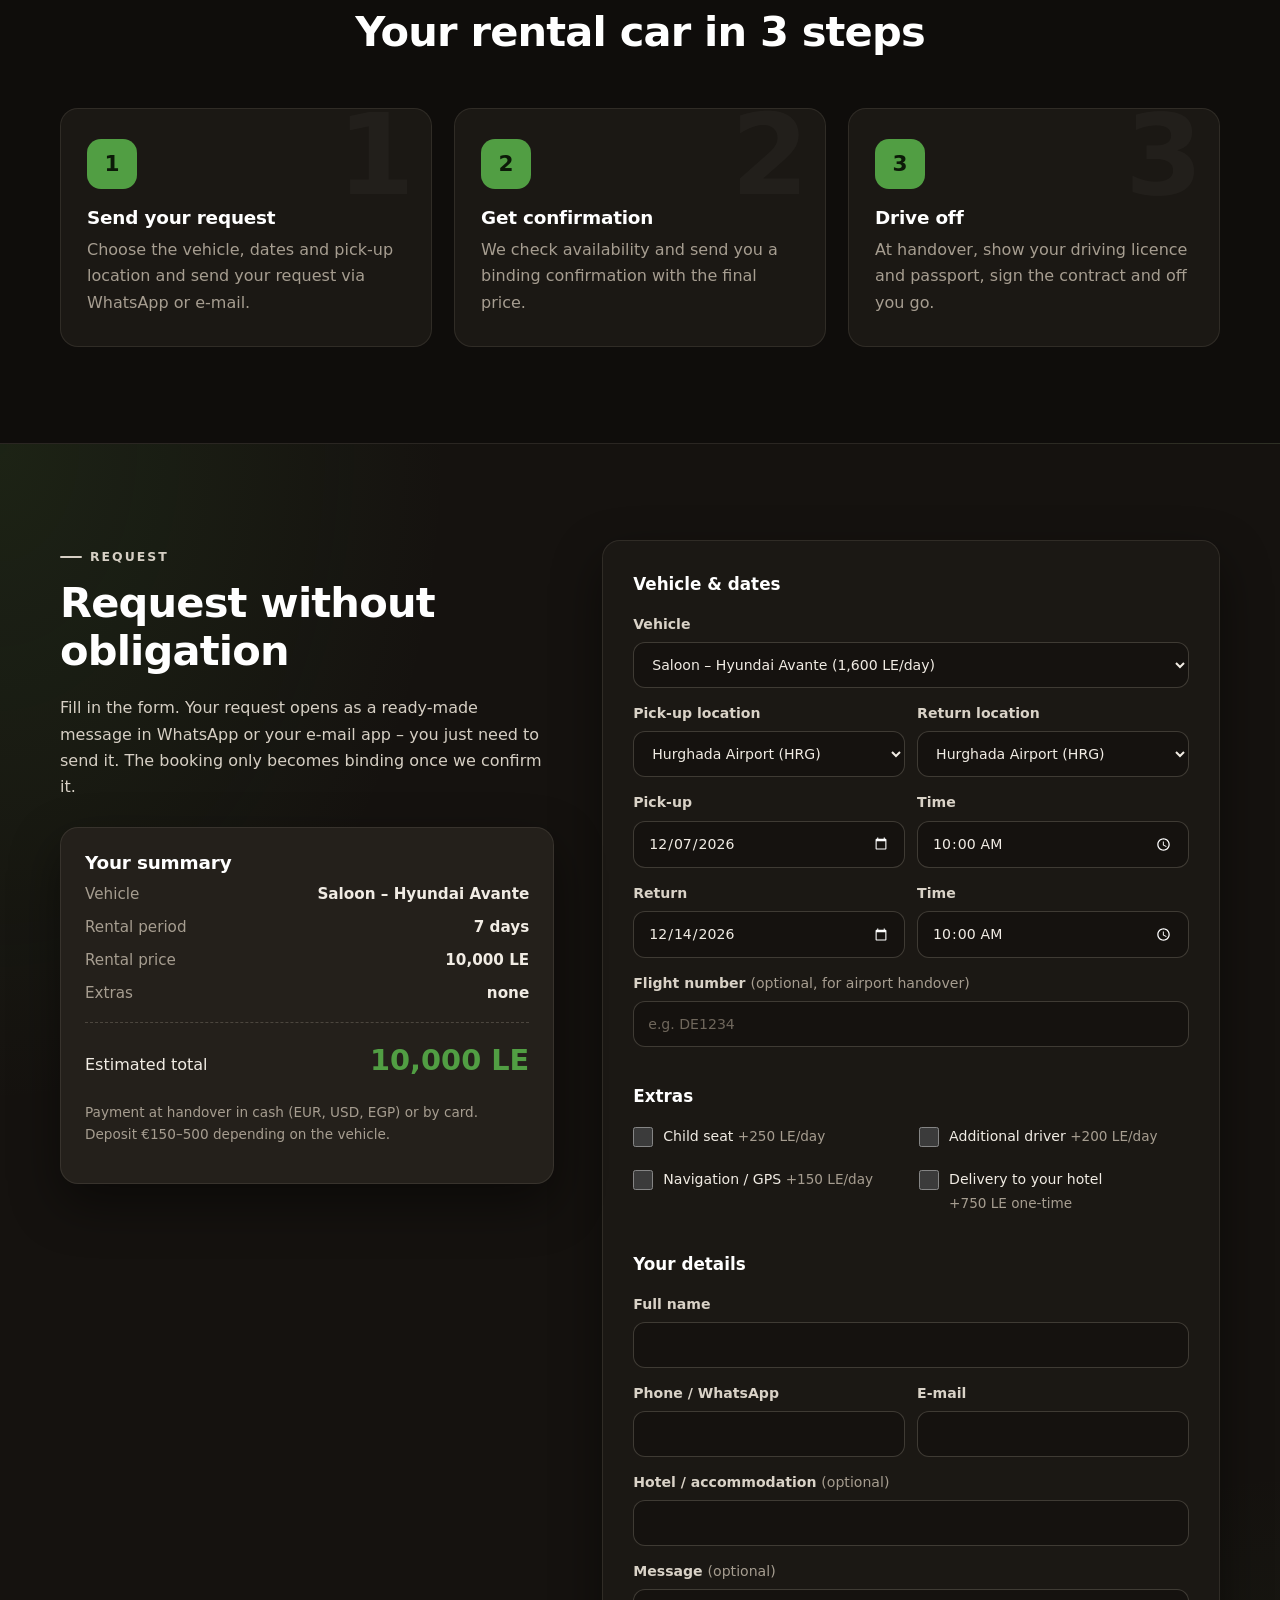
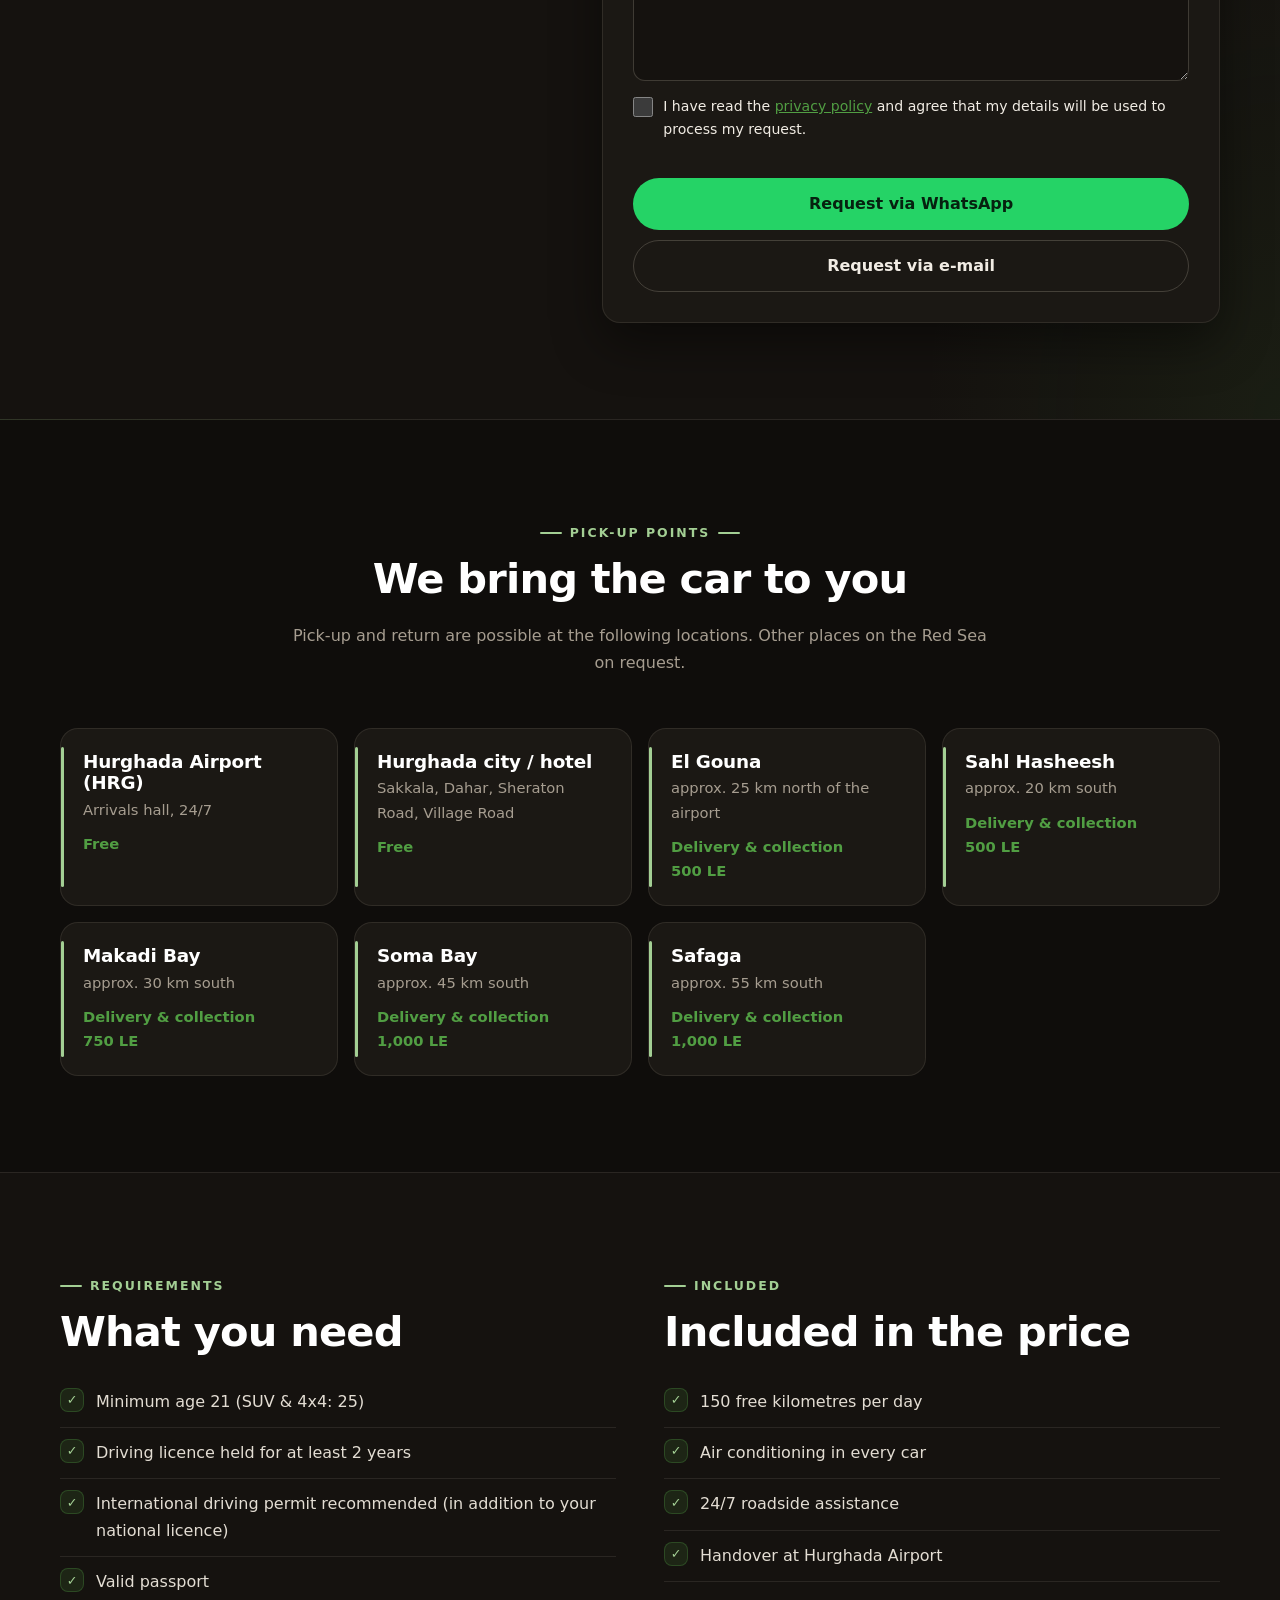
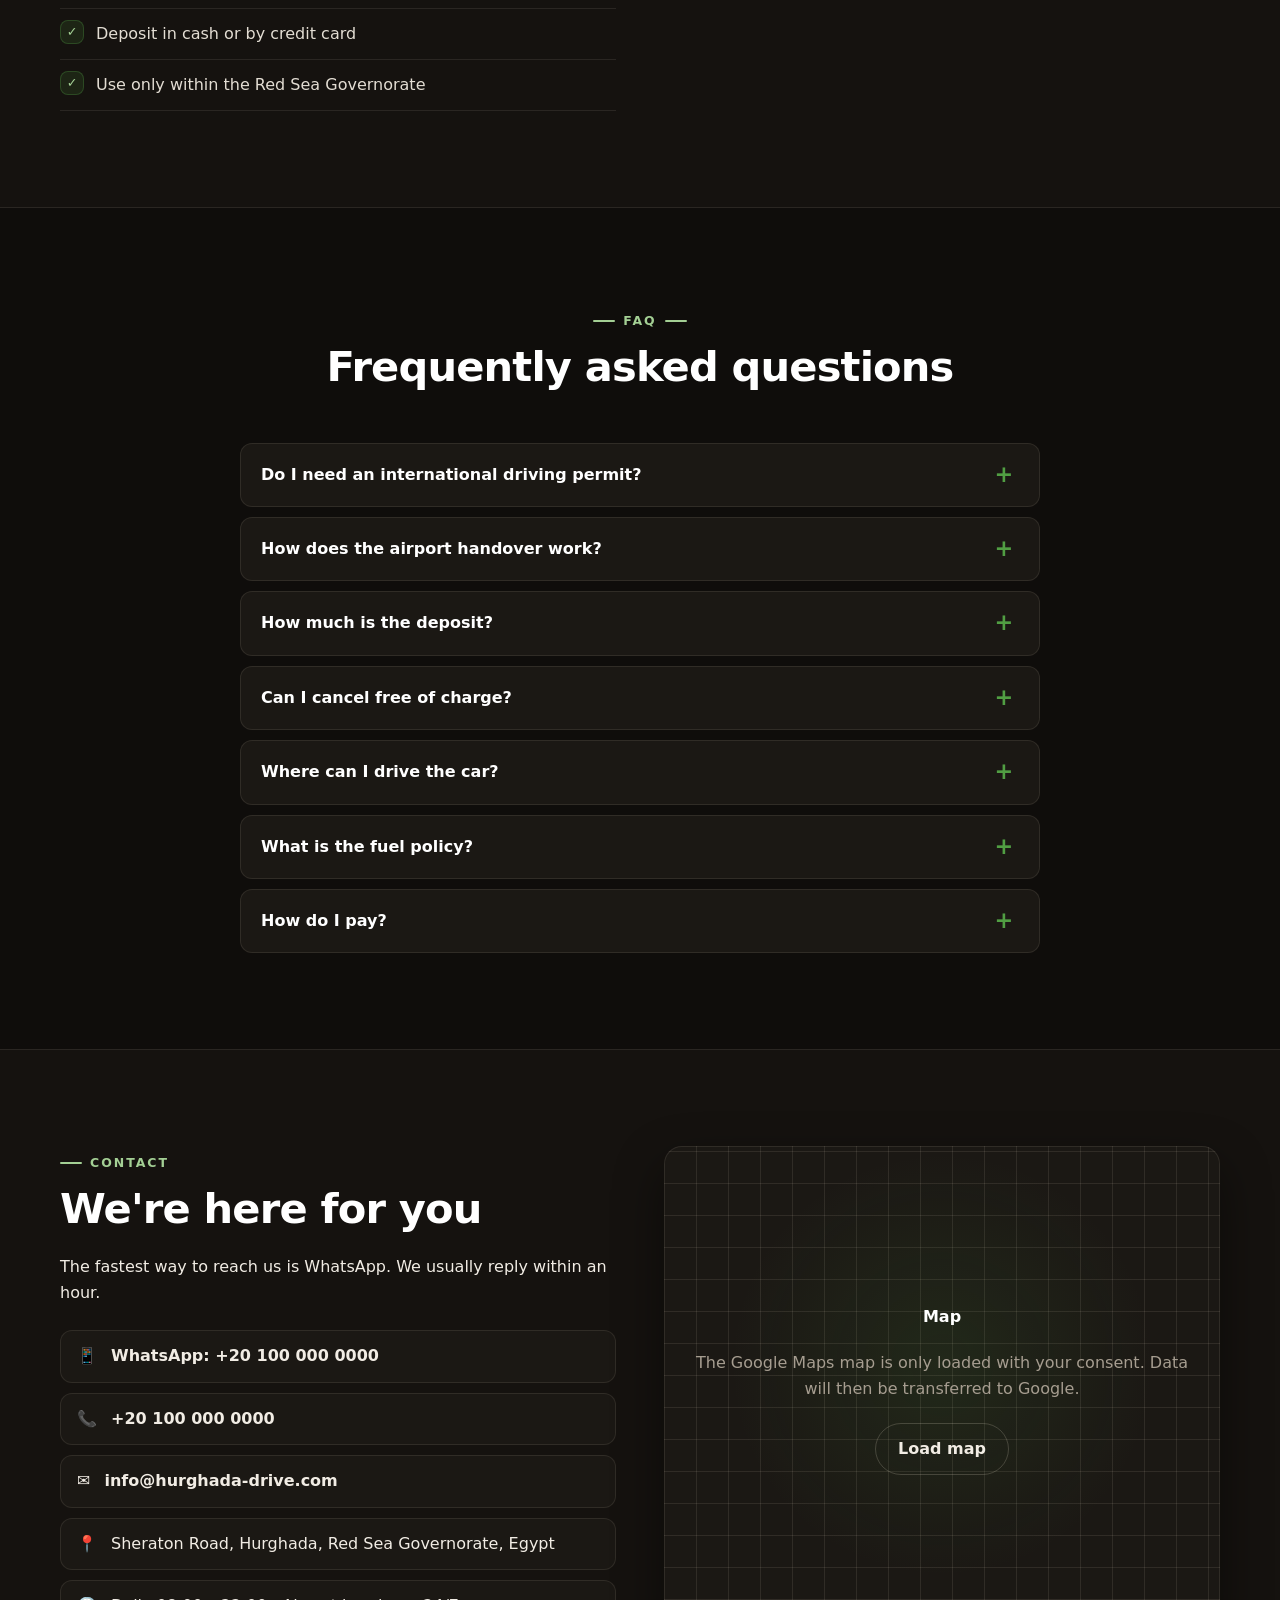
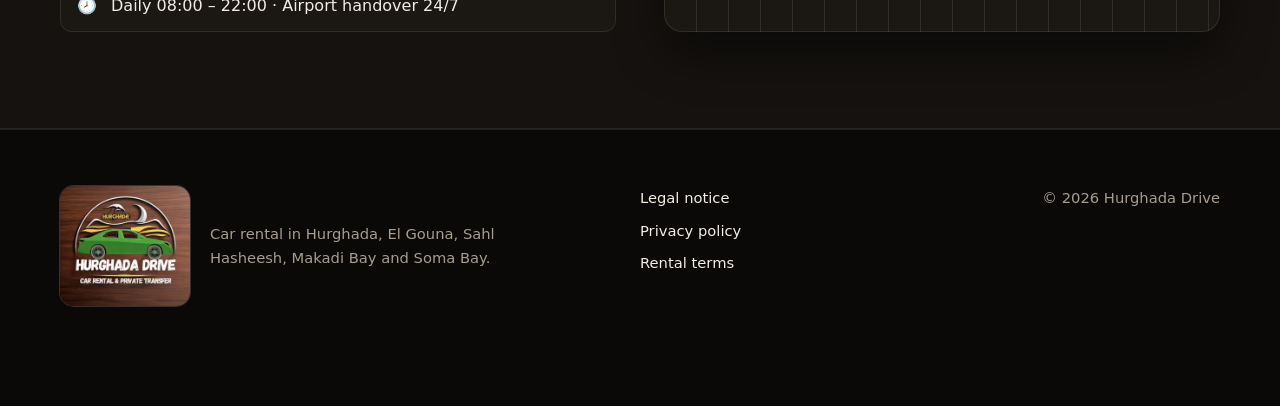
==== commit 858f803c: "Remove insurance mentions, 150 km per day, Red Sea Governorate only Drop insurance feature, inclusio" ====
--- a/index.html
+++ b/index.html
@@ -18,7 +18,7 @@
     })();
   </script>
   <title>Hurghada Drive – Mietwagen in Hurghada, El Gouna &amp; am Roten Meer</title>
-  <meta name="description" content="Hurghada Drive: Mietwagen in Hurghada mit Übergabe am Flughafen oder Hotel. Faire Festpreise, Vollkasko-Option, Automatik-Fahrzeuge. Jetzt per WhatsApp anfragen.">
+  <meta name="description" content="Hurghada Drive: Mietwagen in Hurghada mit Übergabe am Flughafen, Hotel oder Ferienwohnung. Faire Festpreise, saubere Automatik-Fahrzeuge. Jetzt per WhatsApp anfragen.">
   <meta name="theme-color" content="#0f0d0b">
   <link rel="icon" href="img/favicon.png" type="image/png">
   <link rel="apple-touch-icon" href="img/apple-touch-icon.png">
@@ -197,9 +197,9 @@
         <p data-i18n="feat.2d">Der Preis, den wir dir nennen, ist der Endpreis. Ohne Zusatzgebühren am Schalter.</p>
       </article>
       <article class="feature">
-        <div class="feature-icon" aria-hidden="true">🛡️</div>
-        <h3 data-i18n="feat.3t">Versichert</h3>
-        <p data-i18n="feat.3d">Haftpflicht ist immer dabei. Vollkasko ohne Selbstbeteiligung kannst du dazubuchen.</p>
+        <div class="feature-icon" aria-hidden="true">✨</div>
+        <h3 data-i18n="feat.3t">Gepflegte Autos</h3>
+        <p data-i18n="feat.3d">Saubere und gut gewartete Autos, alle mit Klimaanlage.</p>
       </article>
       <article class="feature">
         <div class="feature-icon" aria-hidden="true">💬</div>
@@ -215,7 +215,7 @@
       <header class="section-head">
         <p class="eyebrow" data-i18n="fleet.eyebrow">Unsere Flotte</p>
         <h2 data-i18n="fleet.title">Für jede Reise das passende Auto</h2>
-        <p data-i18n="fleet.lead">Alle Preise inklusive Haftpflichtversicherung und 200 Freikilometern pro Tag. Je länger du mietest, desto günstiger wird es: Wir haben Wochen-, Zwei-Wochen- und Monatspreise.</p>
+        <p data-i18n="fleet.lead">Alle Preise inklusive 150 Freikilometern pro Tag. Je länger du mietest, desto günstiger wird es: Wir haben Wochen-, Zwei-Wochen- und Monatspreise.</p>
       </header>
       <div class="fleet-grid" id="fleet-grid"><!-- wird per JS aus config.js befüllt --></div>
       <p class="note" data-i18n="fleet.note">Klicke auf ein Foto, um alle Bilder des Fahrzeugs zu sehen.</p>
@@ -368,14 +368,14 @@
           <li data-i18n="req.3">Internationaler Führerschein empfohlen (zusätzlich zum nationalen)</li>
           <li data-i18n="req.4">Gültiger Reisepass</li>
           <li data-i18n="req.5">Kaution in bar oder per Kreditkarte</li>
+          <li data-i18n="req.6">Nutzung nur innerhalb des Gouvernements Rotes Meer</li>
         </ul>
       </div>
       <div>
         <p class="eyebrow" data-i18n="inc.eyebrow">Inklusive</p>
         <h2 data-i18n="inc.title">Im Preis enthalten</h2>
         <ul class="checklist">
-          <li data-i18n="inc.1">Haftpflichtversicherung</li>
-          <li data-i18n="inc.2">200 Freikilometer pro Tag</li>
+          <li data-i18n="inc.2">150 Freikilometer pro Tag</li>
           <li data-i18n="inc.3">Klimaanlage in jedem Fahrzeug</li>
           <li data-i18n="inc.4">Pannenhilfe rund um die Uhr</li>
           <li data-i18n="inc.5">Übergabe am Flughafen Hurghada</li>
@@ -409,8 +409,8 @@
           <p data-i18n="faq.a4">Ja, bis 48 Stunden vor Mietbeginn kostenlos. Danach berechnen wir eine Tagesmiete.</p>
         </details>
         <details>
-          <summary data-i18n="faq.q5">Darf ich nach Luxor, Kairo oder in die Wüste fahren?</summary>
-          <p data-i18n="faq.a5">Fahrten nach Luxor, Safaga, El Quseir und Marsa Alam sind erlaubt. Für Fahrten nach Kairo oder in den Sinai sag uns bitte vorher Bescheid. Offroad-Fahrten sind nur mit unseren 4x4-Geländewagen erlaubt.</p>
+          <summary data-i18n="faq.q5">Wo darf ich mit dem Auto fahren?</summary>
+          <p data-i18n="faq.a5">Das Auto darf nur innerhalb des Gouvernements Rotes Meer genutzt werden, zum Beispiel in Hurghada, El Gouna, Safaga, El Quseir und Marsa Alam. Fahrten außerhalb, etwa nach Luxor oder Kairo, sind nicht erlaubt.</p>
         </details>
         <details>
           <summary data-i18n="faq.q6">Wie ist die Tankregelung?</summary>
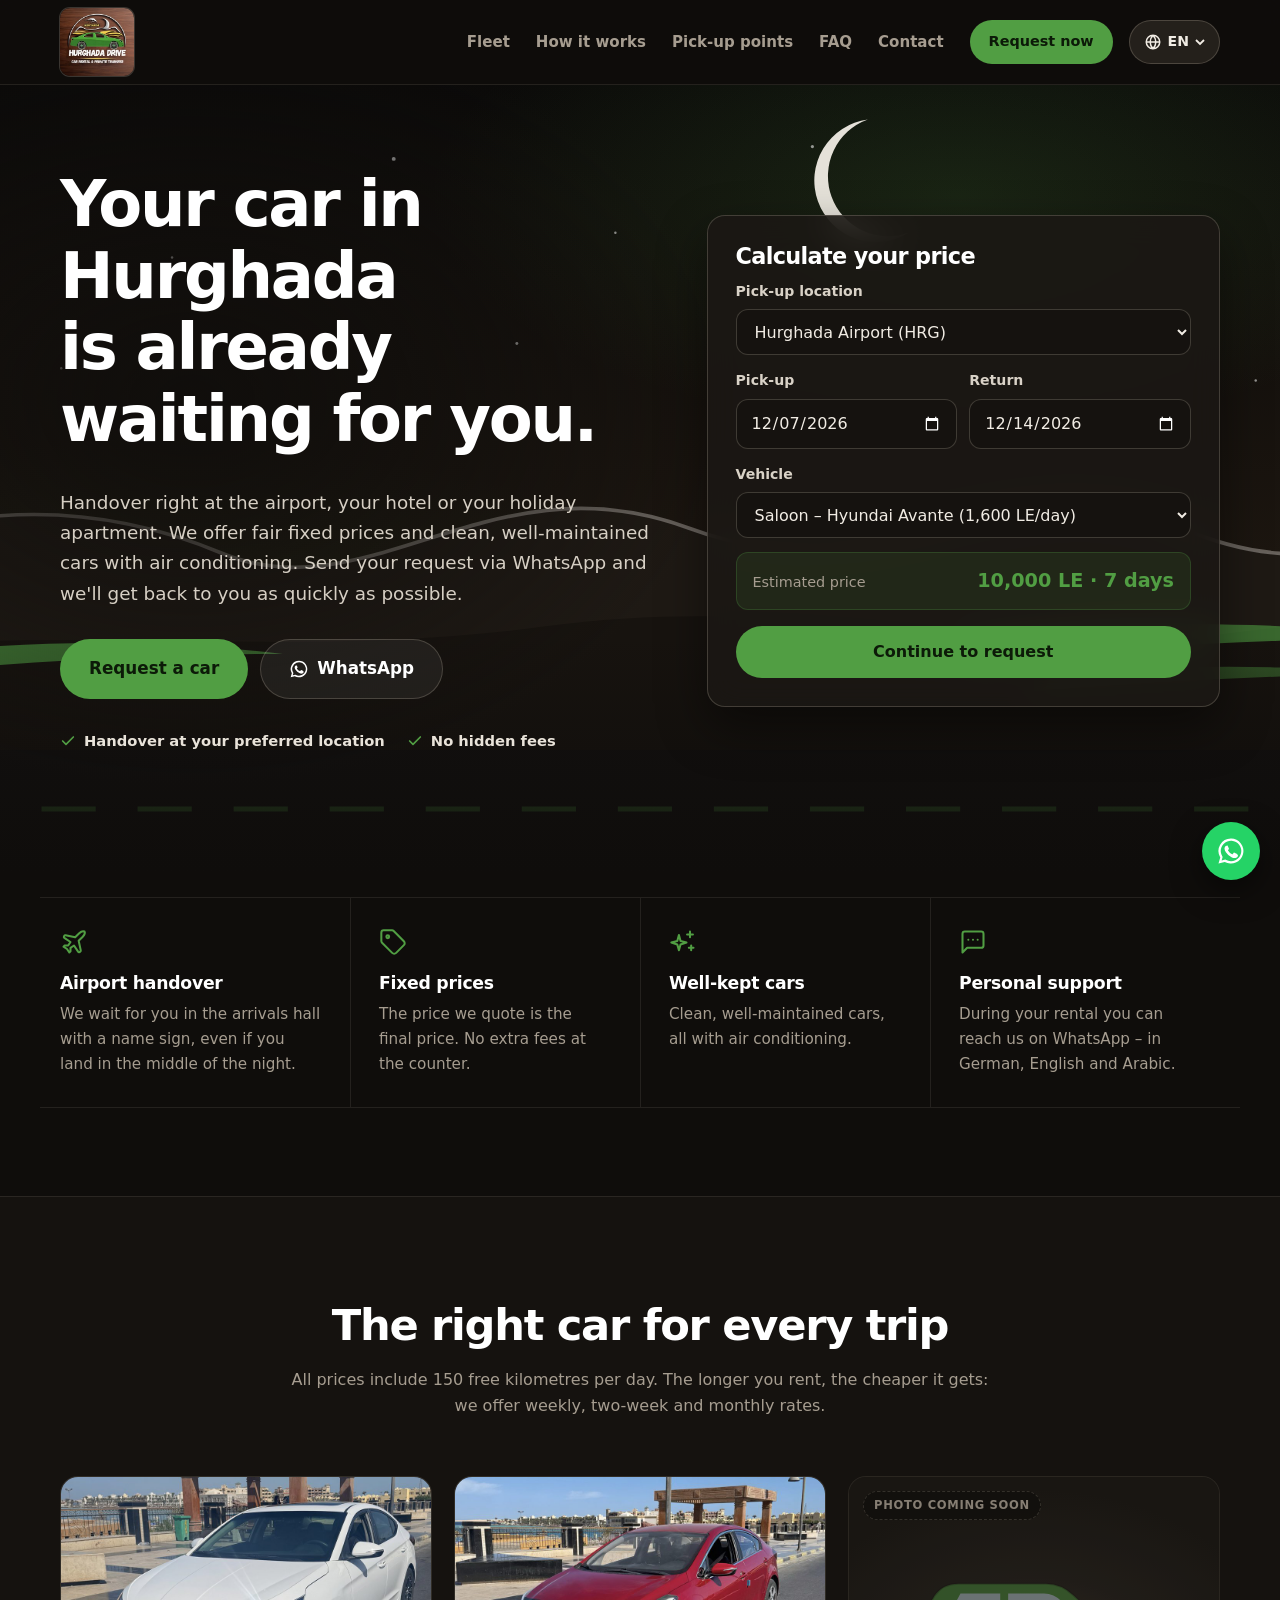
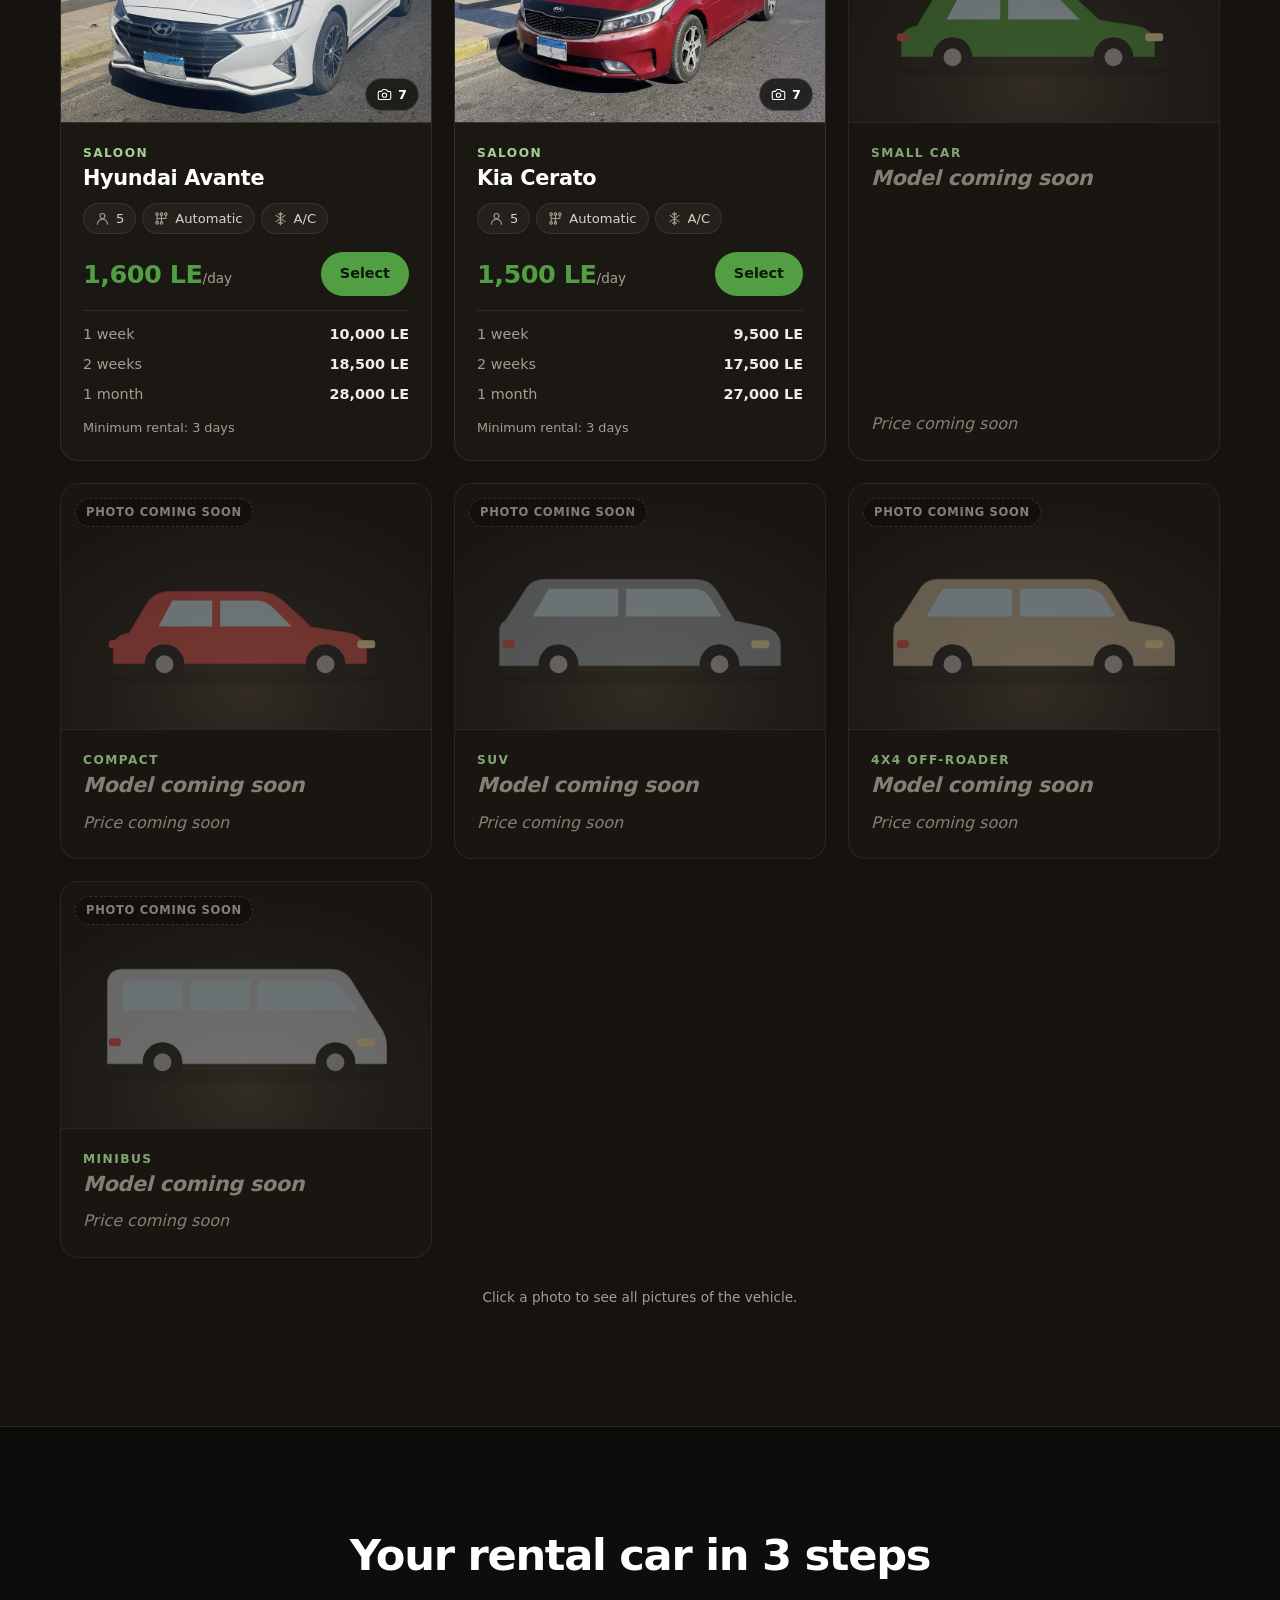
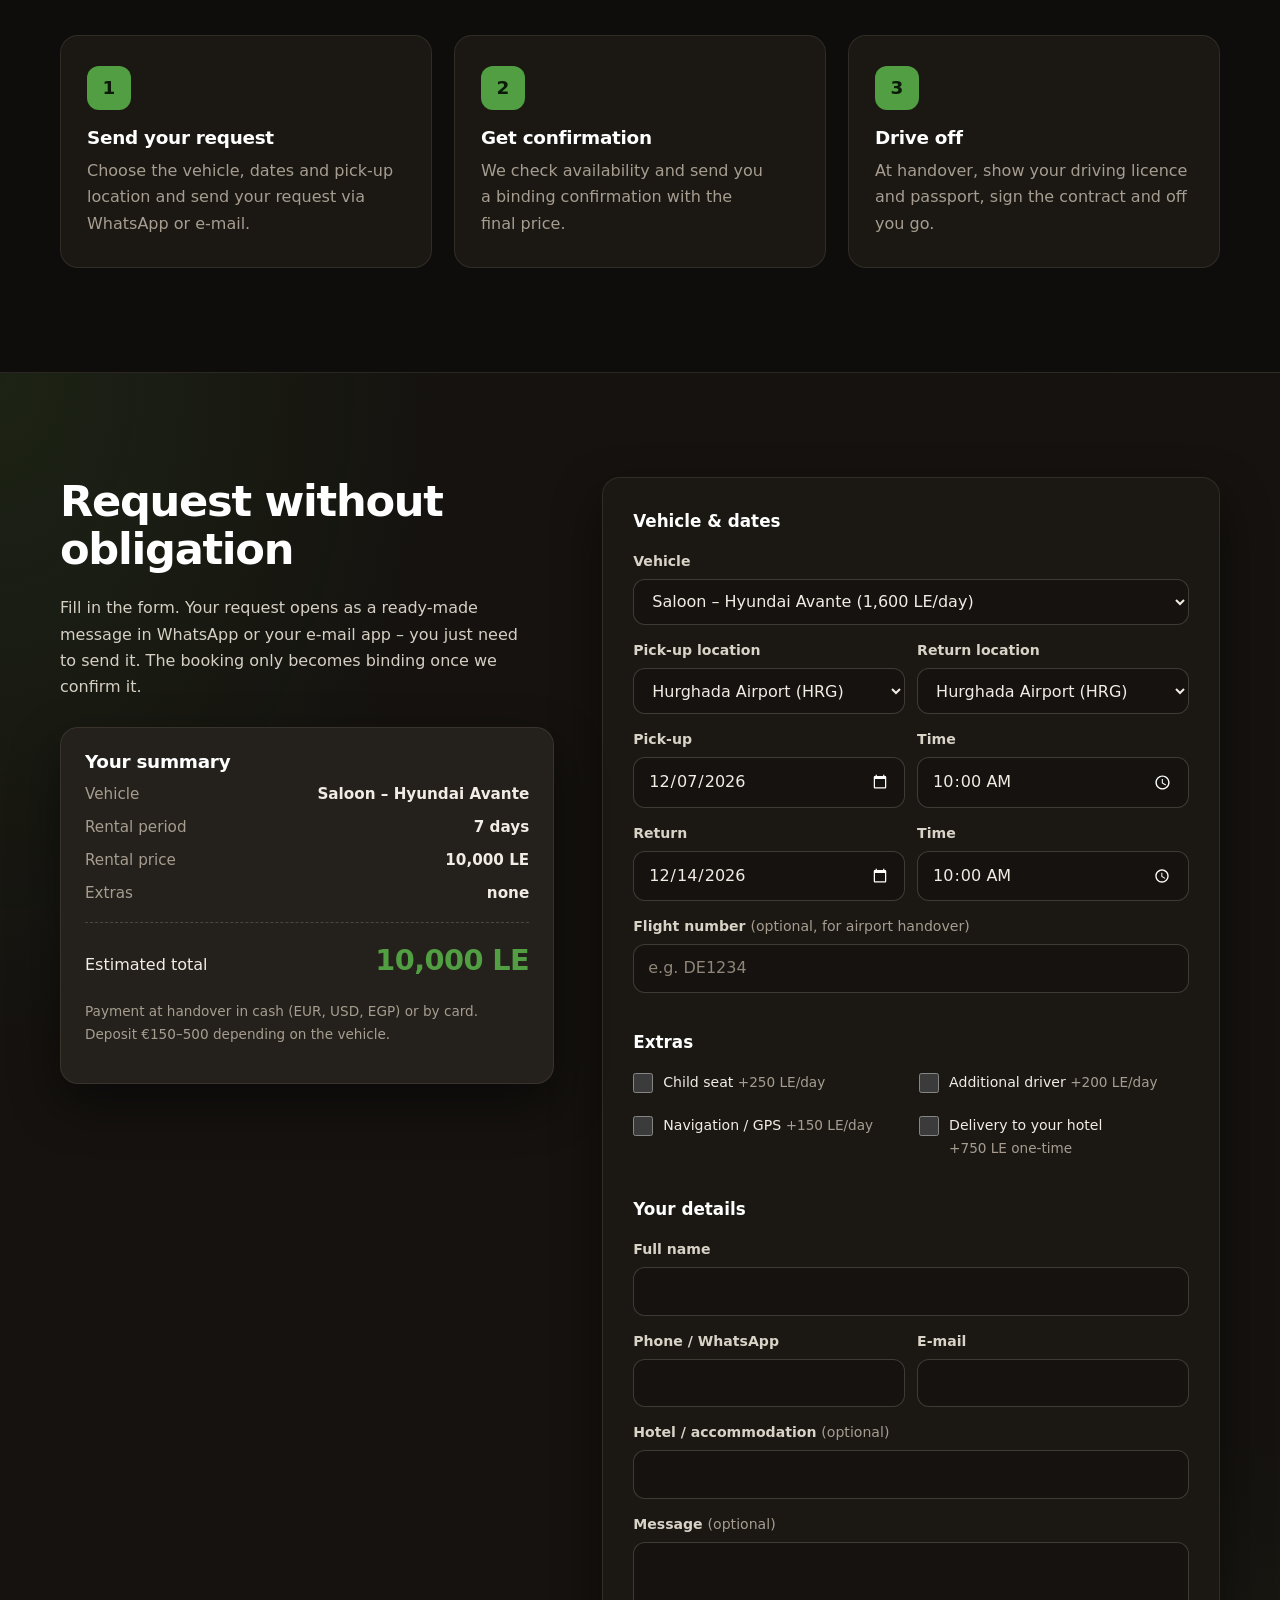
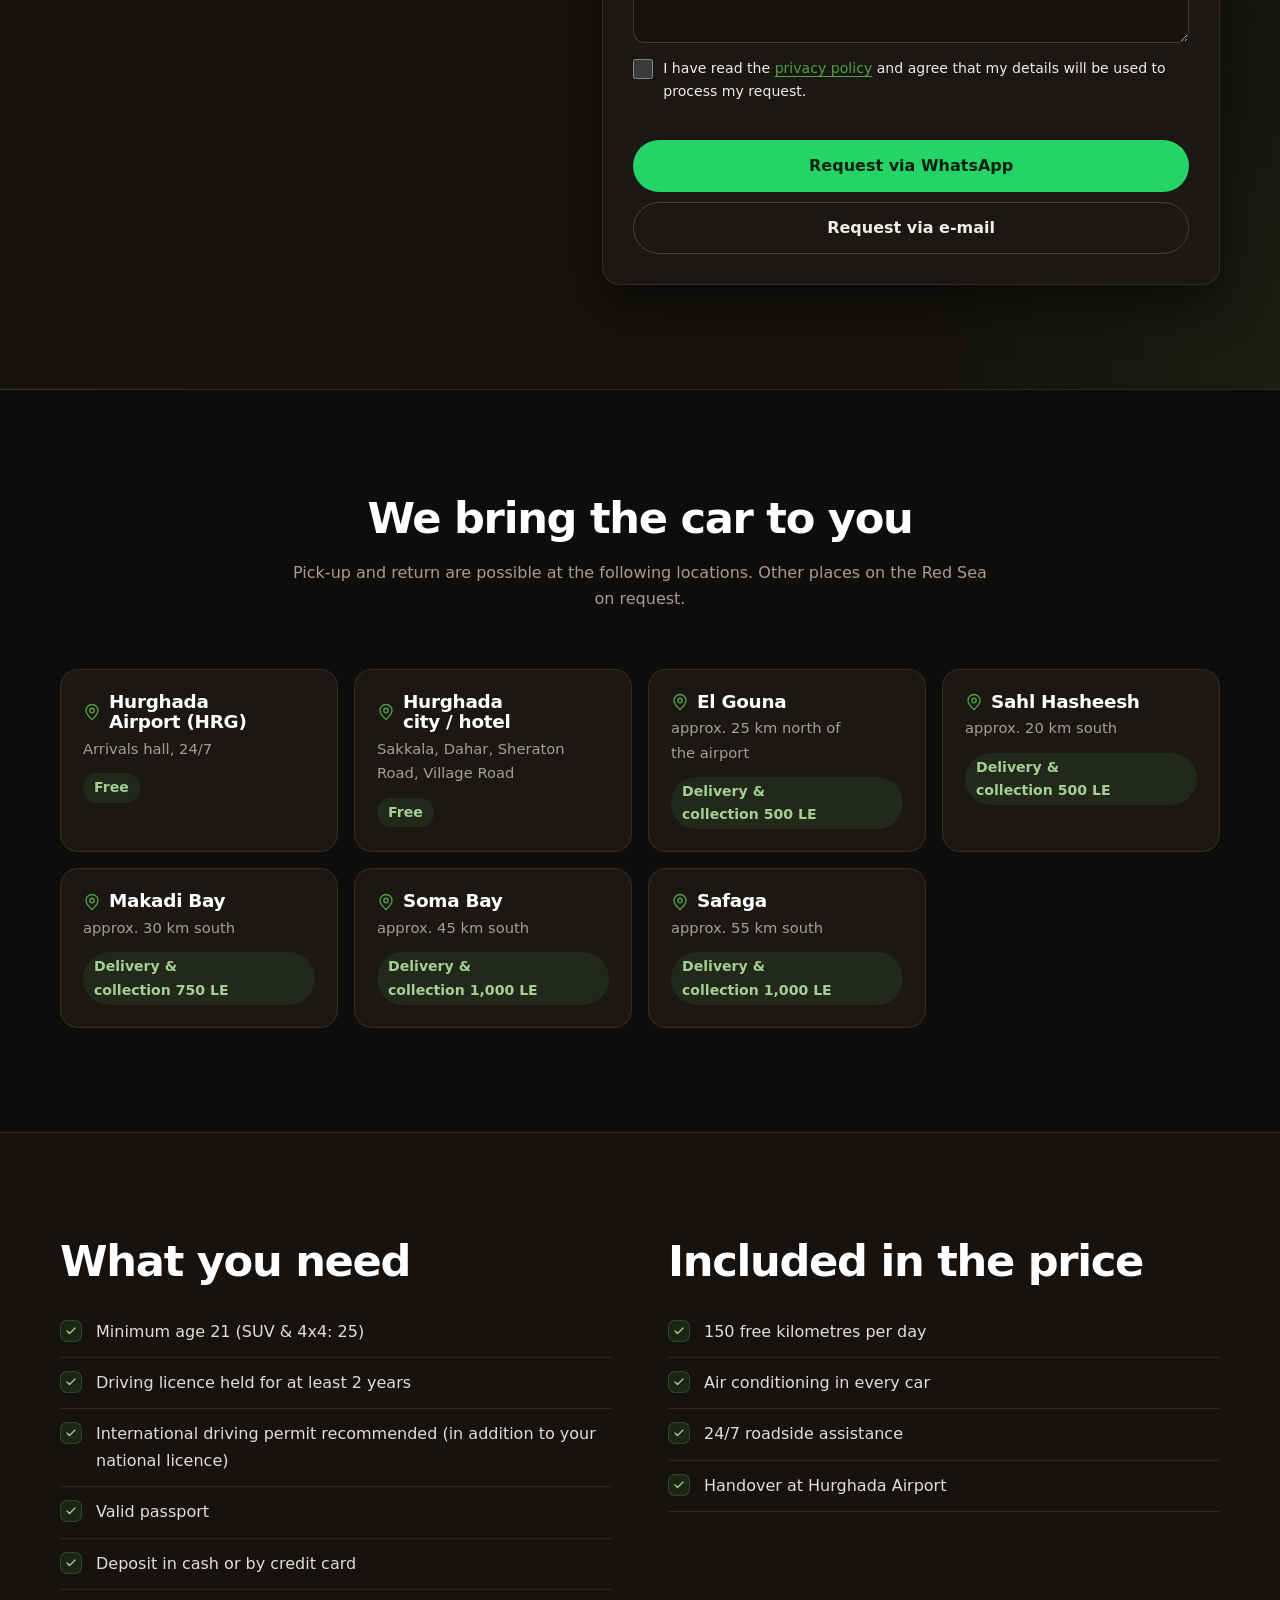
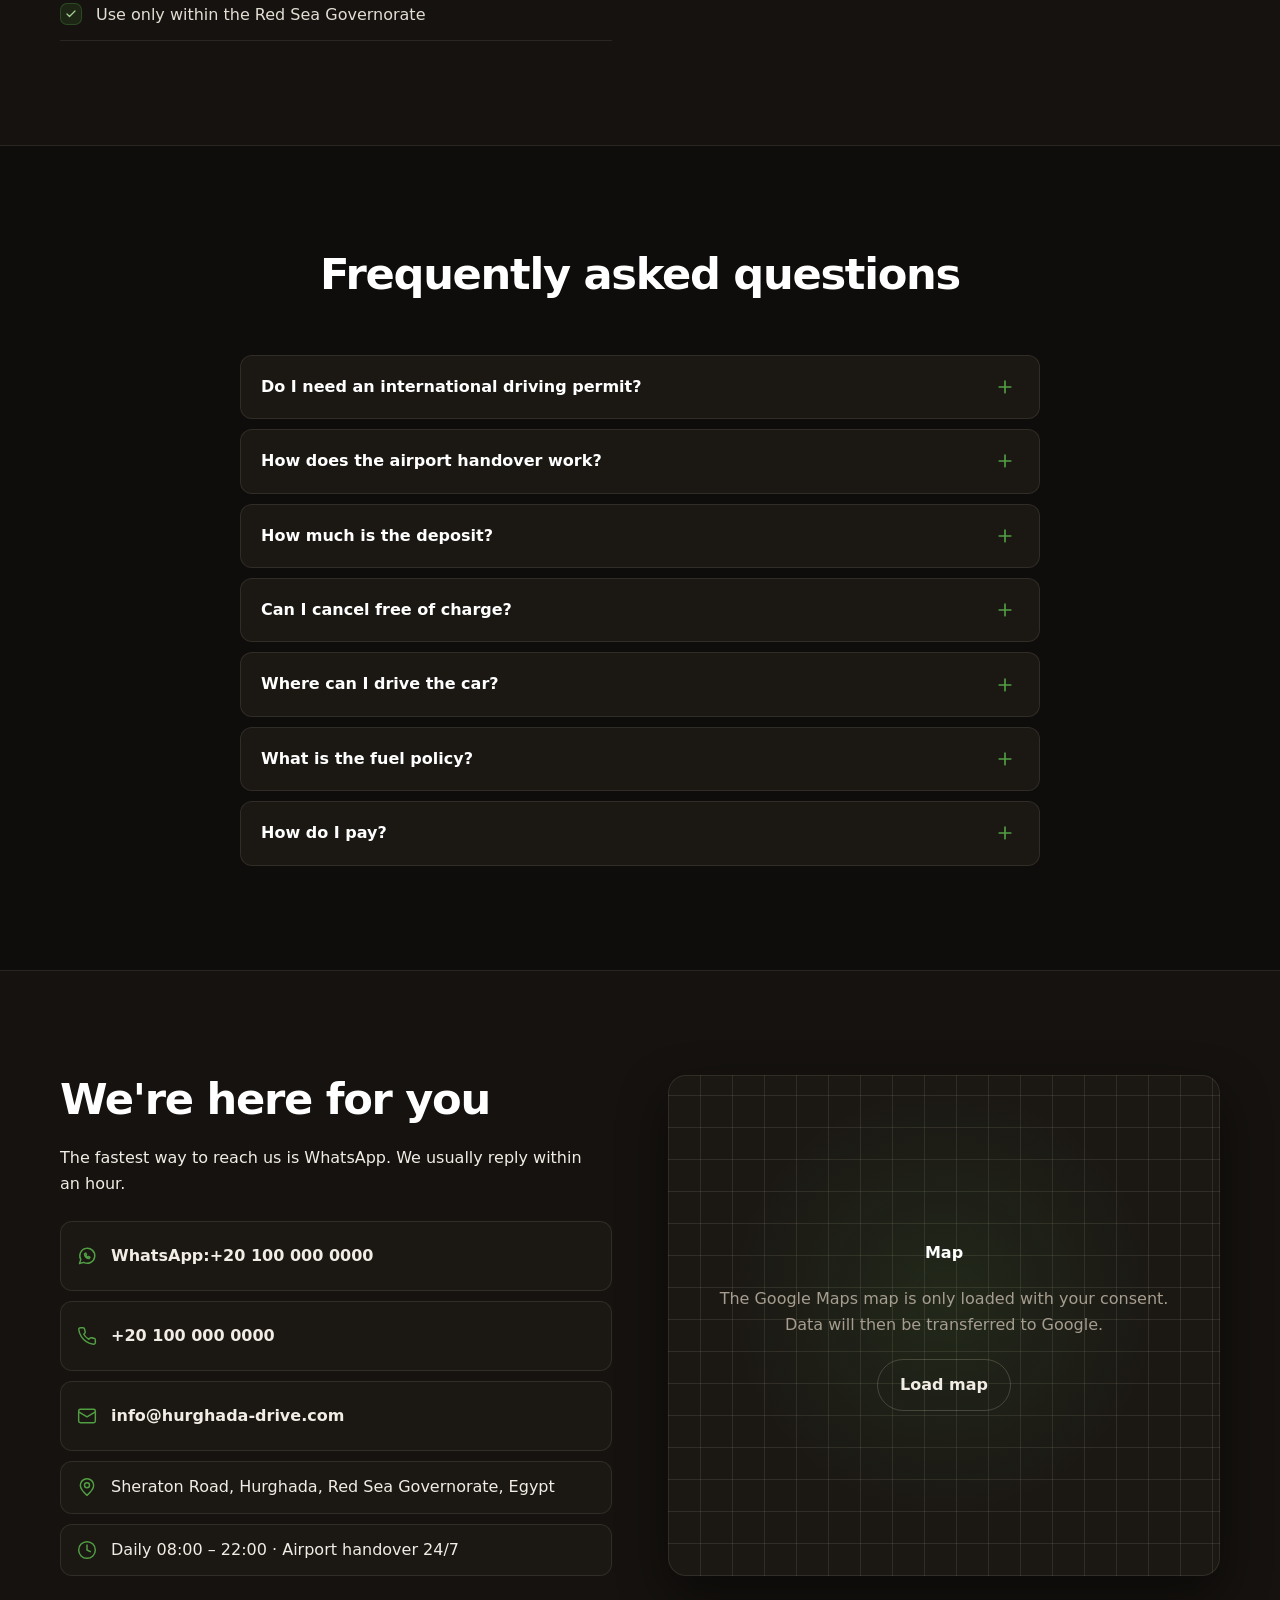
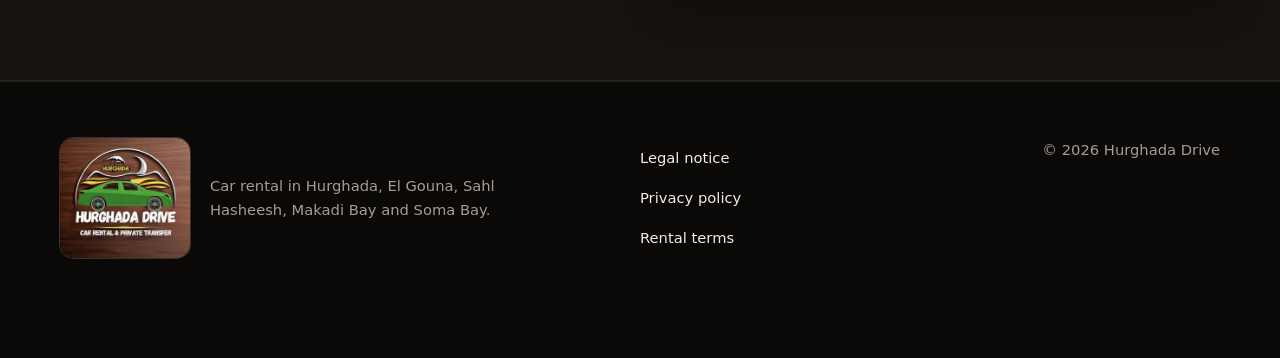
==== commit b7cca617: "Design polish with impeccable, emil-design-eng and taste-skill rules Self-hosted Manrope / IBM Plex " ====
--- a/index.html
+++ b/index.html
@@ -60,6 +60,25 @@
   </script>
 </head>
 <body>
+<svg class="sprite" aria-hidden="true" focusable="false">
+  <symbol id="i-plane" viewBox="0 0 24 24"><path d="M17.8 19.2 16 11l3.5-3.5C21 6 21.5 4 21 3c-1-.5-3 0-4.5 1.5L13 8 4.8 6.2c-.5-.1-.9.1-1.1.5l-.3.5c-.2.5-.1 1 .3 1.3L9 12l-2 3H4l-1 1 3 2 2 3 1-1v-3l3-2 3.5 5.3c.3.4.8.5 1.3.3l.5-.2c.4-.3.6-.7.5-1.2z"/></symbol>
+  <symbol id="i-tag" viewBox="0 0 24 24"><path d="M12.6 2.6A2 2 0 0 0 11.2 2H4a2 2 0 0 0-2 2v7.2a2 2 0 0 0 .6 1.4l8.7 8.7a2.4 2.4 0 0 0 3.4 0l6.6-6.6a2.4 2.4 0 0 0 0-3.4z"/><circle cx="7.5" cy="7.5" r="1.2"/></symbol>
+  <symbol id="i-sparkle" viewBox="0 0 24 24"><path d="M9.9 14.1 8.5 19l-1.4-4.9L2 12.5l5.1-1.4L8.5 6l1.4 5.1 5.1 1.4z"/><path d="M18 3v5M15.5 5.5h5M19 15v4M17 17h4"/></symbol>
+  <symbol id="i-chat" viewBox="0 0 24 24"><path d="M21 15a2 2 0 0 1-2 2H7l-4 4V5a2 2 0 0 1 2-2h14a2 2 0 0 1 2 2z"/><path d="M8 10h.01M12 10h.01M16 10h.01"/></symbol>
+  <symbol id="i-user" viewBox="0 0 24 24"><circle cx="12" cy="8" r="4"/><path d="M4 21a8 8 0 0 1 16 0"/></symbol>
+  <symbol id="i-bag" viewBox="0 0 24 24"><rect x="5" y="7" width="14" height="14" rx="2"/><path d="M9 7V4a1 1 0 0 1 1-1h4a1 1 0 0 1 1 1v3M10 11v6M14 11v6"/></symbol>
+  <symbol id="i-gear" viewBox="0 0 24 24"><circle cx="5" cy="5" r="2"/><circle cx="12" cy="5" r="2"/><circle cx="19" cy="5" r="2"/><circle cx="5" cy="19" r="2"/><circle cx="12" cy="19" r="2"/><path d="M5 7v10M12 7v10M19 7v5H5"/></symbol>
+  <symbol id="i-snow" viewBox="0 0 24 24"><path d="M12 2v20M4.9 7l14.2 10M4.9 17 19.1 7M9 4l3 3 3-3M9 20l3-3 3 3"/></symbol>
+  <symbol id="i-camera" viewBox="0 0 24 24"><path d="M14.5 4h-5L7 7H4a2 2 0 0 0-2 2v9a2 2 0 0 0 2 2h16a2 2 0 0 0 2-2V9a2 2 0 0 0-2-2h-3z"/><circle cx="12" cy="13" r="3.5"/></symbol>
+  <symbol id="i-phone" viewBox="0 0 24 24"><path d="M22 16.9v3a2 2 0 0 1-2.2 2 19.8 19.8 0 0 1-8.6-3.1 19.5 19.5 0 0 1-6-6A19.8 19.8 0 0 1 2.1 4.2 2 2 0 0 1 4.1 2h3a2 2 0 0 1 2 1.7c.1.9.4 1.9.7 2.8a2 2 0 0 1-.5 2.1L8.1 9.9a16 16 0 0 0 6 6l1.3-1.3a2 2 0 0 1 2.1-.5c.9.3 1.9.6 2.8.7a2 2 0 0 1 1.7 2z"/></symbol>
+  <symbol id="i-mail" viewBox="0 0 24 24"><rect x="2" y="4" width="20" height="16" rx="2"/><path d="m22 7-10 6L2 7"/></symbol>
+  <symbol id="i-pin" viewBox="0 0 24 24"><path d="M20 10c0 5-8 12-8 12s-8-7-8-12a8 8 0 0 1 16 0z"/><circle cx="12" cy="10" r="3"/></symbol>
+  <symbol id="i-clock" viewBox="0 0 24 24"><circle cx="12" cy="12" r="10"/><path d="M12 6v6l4 2"/></symbol>
+  <symbol id="i-whatsapp" viewBox="0 0 24 24"><path d="M3 21l1.6-4.7A9 9 0 1 1 8 19.6z"/><path d="M9 9.5c0 3 2.5 5.5 5.5 5.5l1-1.5-2-1-1 1a3.5 3.5 0 0 1-2-2l1-1-1-2z"/></symbol>
+  <symbol id="i-x" viewBox="0 0 24 24"><path d="M18 6 6 18M6 6l12 12"/></symbol>
+  <symbol id="i-left" viewBox="0 0 24 24"><path d="m15 18-6-6 6-6"/></symbol>
+  <symbol id="i-right" viewBox="0 0 24 24"><path d="m9 18 6-6-6-6"/></symbol>
+</svg>
 
 <a class="skip-link" href="#main" data-i18n="skip">Zum Inhalt springen</a>
 
@@ -144,7 +163,6 @@
 
     <div class="container hero-inner">
       <div class="hero-text">
-        <p class="eyebrow" data-i18n="hero.eyebrow">Mietwagen am Roten Meer</p>
         <h1 data-i18n="hero.title">Dein Auto für Hurghada wartet bereits auf dich.</h1>
         <p class="lead" data-i18n="hero.lead">Übergabe direkt am Flughafen, deinem Hotel oder deiner Ferienwohnung. Wir haben faire Festpreise, saubere und gut gewartete Autos mit Klimaanlage. Du fragst per WhatsApp an und wir melden uns so schnell wie möglich bei dir zurück.</p>
         <div class="hero-cta">
@@ -155,8 +173,8 @@
           </a>
         </div>
         <ul class="hero-usps">
-          <li data-i18n="hero.usp1">✓ Übergabe am Wunschort</li>
-          <li data-i18n="hero.usp2">✓ Keine versteckten Kosten</li>
+          <li data-i18n="hero.usp1">Übergabe am Wunschort</li>
+          <li data-i18n="hero.usp2">Keine versteckten Kosten</li>
         </ul>
       </div>
 
@@ -187,22 +205,22 @@
   <section class="section features">
     <div class="container grid-4">
       <article class="feature">
-        <div class="feature-icon" aria-hidden="true">✈️</div>
+        <div class="feature-icon"><svg class="icon" aria-hidden="true"><use href="#i-plane"/></svg></div>
         <h3 data-i18n="feat.1t">Übergabe am Flughafen</h3>
         <p data-i18n="feat.1d">Wir warten mit Namensschild in der Ankunftshalle, auch bei Landungen mitten in der Nacht.</p>
       </article>
       <article class="feature">
-        <div class="feature-icon" aria-hidden="true">💶</div>
+        <div class="feature-icon"><svg class="icon" aria-hidden="true"><use href="#i-tag"/></svg></div>
         <h3 data-i18n="feat.2t">Festpreise</h3>
         <p data-i18n="feat.2d">Der Preis, den wir dir nennen, ist der Endpreis. Ohne Zusatzgebühren am Schalter.</p>
       </article>
       <article class="feature">
-        <div class="feature-icon" aria-hidden="true">✨</div>
+        <div class="feature-icon"><svg class="icon" aria-hidden="true"><use href="#i-sparkle"/></svg></div>
         <h3 data-i18n="feat.3t">Gepflegte Autos</h3>
         <p data-i18n="feat.3d">Saubere und gut gewartete Autos, alle mit Klimaanlage.</p>
       </article>
       <article class="feature">
-        <div class="feature-icon" aria-hidden="true">💬</div>
+        <div class="feature-icon"><svg class="icon" aria-hidden="true"><use href="#i-chat"/></svg></div>
         <h3 data-i18n="feat.4t">Persönlich erreichbar</h3>
         <p data-i18n="feat.4d">Während der Miete erreichst du uns per WhatsApp – auf Deutsch, Englisch und Arabisch.</p>
       </article>
@@ -213,7 +231,6 @@
   <section class="section section-alt" id="flotte">
     <div class="container">
       <header class="section-head">
-        <p class="eyebrow" data-i18n="fleet.eyebrow">Unsere Flotte</p>
         <h2 data-i18n="fleet.title">Für jede Reise das passende Auto</h2>
         <p data-i18n="fleet.lead">Alle Preise inklusive 150 Freikilometern pro Tag. Je länger du mietest, desto günstiger wird es: Wir haben Wochen-, Zwei-Wochen- und Monatspreise.</p>
       </header>
@@ -226,7 +243,6 @@
   <section class="section" id="ablauf">
     <div class="container">
       <header class="section-head">
-        <p class="eyebrow" data-i18n="how.eyebrow">So funktioniert's</p>
         <h2 data-i18n="how.title">In 3 Schritten zum Mietwagen</h2>
       </header>
       <ol class="steps">
@@ -253,7 +269,6 @@
   <section class="section section-dark" id="buchen">
     <div class="container booking">
       <div class="booking-info">
-        <p class="eyebrow" data-i18n="book.eyebrow">Anfrage</p>
         <h2 data-i18n="book.title">Unverbindlich anfragen</h2>
         <p data-i18n="book.lead">Füll das Formular aus. Deine Anfrage öffnet sich als fertige Nachricht in WhatsApp oder in deinem E-Mail-Programm, du musst sie nur noch absenden. Erst mit unserer Bestätigung ist die Buchung verbindlich.</p>
         <div class="summary card" aria-live="polite">
@@ -348,7 +363,6 @@
   <section class="section" id="orte">
     <div class="container">
       <header class="section-head">
-        <p class="eyebrow" data-i18n="loc.eyebrow">Übergabeorte</p>
         <h2 data-i18n="loc.title">Wir bringen das Auto zu dir</h2>
         <p data-i18n="loc.lead">Übergabe und Rückgabe sind an folgenden Orten möglich. Andere Orte am Roten Meer auf Anfrage.</p>
       </header>
@@ -360,7 +374,6 @@
   <section class="section section-alt">
     <div class="container grid-2">
       <div>
-        <p class="eyebrow" data-i18n="req.eyebrow">Voraussetzungen</p>
         <h2 data-i18n="req.title">Was du brauchst</h2>
         <ul class="checklist">
           <li data-i18n="req.1">Mindestalter 21 Jahre (SUV &amp; 4x4: 25 Jahre)</li>
@@ -372,7 +385,6 @@
         </ul>
       </div>
       <div>
-        <p class="eyebrow" data-i18n="inc.eyebrow">Inklusive</p>
         <h2 data-i18n="inc.title">Im Preis enthalten</h2>
         <ul class="checklist">
           <li data-i18n="inc.2">150 Freikilometer pro Tag</li>
@@ -388,7 +400,6 @@
   <section class="section" id="faq">
     <div class="container narrow">
       <header class="section-head">
-        <p class="eyebrow" data-i18n="faq.eyebrow">FAQ</p>
         <h2 data-i18n="faq.title">Häufige Fragen</h2>
       </header>
       <div class="faq">
@@ -428,15 +439,14 @@
   <section class="section section-alt" id="kontakt">
     <div class="container grid-2 contact">
       <div>
-        <p class="eyebrow" data-i18n="contact.eyebrow">Kontakt</p>
         <h2 data-i18n="contact.title">Wir sind für dich da</h2>
         <p data-i18n="contact.lead">Am schnellsten erreichst du uns per WhatsApp. Wir antworten in der Regel innerhalb einer Stunde.</p>
         <ul class="contact-list">
-          <li><span aria-hidden="true">📱</span><a href="#" data-whatsapp><span data-i18n="wa">WhatsApp</span>: <bdi data-config="phoneDisplay"></bdi></a></li>
-          <li><span aria-hidden="true">📞</span><a href="#" data-phone><bdi data-config="phoneDisplay"></bdi></a></li>
-          <li><span aria-hidden="true">✉️</span><a href="#" data-email><bdi data-config="email"></bdi></a></li>
-          <li><span aria-hidden="true">📍</span><span data-config="address"></span></li>
-          <li><span aria-hidden="true">🕗</span><span data-config="openingHours"></span></li>
+          <li><svg class="icon" aria-hidden="true"><use href="#i-whatsapp"/></svg><a href="#" data-whatsapp><span data-i18n="wa">WhatsApp</span>: <bdi data-config="phoneDisplay"></bdi></a></li>
+          <li><svg class="icon" aria-hidden="true"><use href="#i-phone"/></svg><a href="#" data-phone><bdi data-config="phoneDisplay"></bdi></a></li>
+          <li><svg class="icon" aria-hidden="true"><use href="#i-mail"/></svg><a href="#" data-email><bdi data-config="email"></bdi></a></li>
+          <li><svg class="icon" aria-hidden="true"><use href="#i-pin"/></svg><span data-config="address"></span></li>
+          <li><svg class="icon" aria-hidden="true"><use href="#i-clock"/></svg><span data-config="openingHours"></span></li>
         </ul>
       </div>
       <div class="map-placeholder card" id="map">
--- a/css/style.css
+++ b/css/style.css
@@ -1,7 +1,45 @@
 /* =========================================================
    HURGHADA DRIVE – dunkles Design
-   Farben aus dem Logo: Grün (Auto), Gelb (Akzente), Holz-Braun
+   Farben aus dem Logo: Grün (Auto) auf warmem Fast-Schwarz (Holz)
    ========================================================= */
+
+/* ----- Schriften (selbst gehostet, keine Verbindung zu Google) ----- */
+@font-face {
+  font-family: "Manrope"; font-style: normal; font-display: swap; font-weight: 200 800;
+  src: url(../fonts/manrope-latin-wght-normal.woff2) format("woff2-variations");
+  unicode-range: U+0000-00FF,U+0131,U+0152-0153,U+02BB-02BC,U+02C6,U+02DA,U+02DC,U+0304,U+0308,U+0329,U+2000-206F,U+20AC,U+2122,U+2191,U+2193,U+2212,U+2215,U+FEFF,U+FFFD;
+}
+@font-face {
+  font-family: "Manrope"; font-style: normal; font-display: swap; font-weight: 200 800;
+  src: url(../fonts/manrope-latin-ext-wght-normal.woff2) format("woff2-variations");
+  unicode-range: U+0100-02BA,U+02BD-02C5,U+02C7-02CC,U+02CE-02D7,U+02DD-02FF,U+0304,U+0308,U+0329,U+1D00-1DBF,U+1E00-1E9F,U+1EF2-1EFF,U+2020,U+20A0-20AB,U+20AD-20C0,U+2113,U+2C60-2C7F,U+A720-A7FF;
+}
+@font-face {
+  font-family: "Manrope"; font-style: normal; font-display: swap; font-weight: 200 800;
+  src: url(../fonts/manrope-cyrillic-wght-normal.woff2) format("woff2-variations");
+  unicode-range: U+0301,U+0400-045F,U+0490-0491,U+04B0-04B1,U+2116;
+}
+@font-face {
+  font-family: "Manrope"; font-style: normal; font-display: swap; font-weight: 200 800;
+  src: url(../fonts/manrope-cyrillic-ext-wght-normal.woff2) format("woff2-variations");
+  unicode-range: U+0460-052F,U+1C80-1C8A,U+20B4,U+2DE0-2DFF,U+A640-A69F,U+FE2E-FE2F;
+}
+@font-face {
+  font-family: "IBM Plex Sans Arabic"; font-style: normal; font-display: swap; font-weight: 400;
+  src: url(../fonts/ibm-plex-sans-arabic-arabic-400-normal.woff2) format("woff2");
+  unicode-range: U+0600-06FF,U+0750-077F,U+0870-088E,U+0890-0891,U+0897-08E1,U+08E3-08FF,U+200C-200E,U+2010-2011,U+204F,U+2E41,U+FB50-FDFF,U+FE70-FE74,U+FE76-FEFC;
+}
+@font-face {
+  font-family: "IBM Plex Sans Arabic"; font-style: normal; font-display: swap; font-weight: 600;
+  src: url(../fonts/ibm-plex-sans-arabic-arabic-600-normal.woff2) format("woff2");
+  unicode-range: U+0600-06FF,U+0750-077F,U+0870-088E,U+0890-0891,U+0897-08E1,U+08E3-08FF,U+200C-200E,U+2010-2011,U+204F,U+2E41,U+FB50-FDFF,U+FE70-FE74,U+FE76-FEFC;
+}
+@font-face {
+  font-family: "IBM Plex Sans Arabic"; font-style: normal; font-display: swap; font-weight: 700 900;
+  src: url(../fonts/ibm-plex-sans-arabic-arabic-700-normal.woff2) format("woff2");
+  unicode-range: U+0600-06FF,U+0750-077F,U+0870-088E,U+0890-0891,U+0897-08E1,U+08E3-08FF,U+200C-200E,U+2010-2011,U+204F,U+2E41,U+FB50-FDFF,U+FE70-FE74,U+FE76-FEFC;
+}
+
 :root {
   color-scheme: dark;
   --bg: #0f0d0b;
@@ -13,60 +51,78 @@
   --line-strong: rgba(255, 240, 220, .18);
   --text: #f1ece4;
   --muted: #a69d90;
+  --placeholder: #8f8578;
   --green: #a3cf94;
-  --green-strong: #468b39;
   --green-soft: rgba(81,158,67, .14);
   --accent: #519e43;
   --accent-strong: #5cad4d;
   --accent-soft: rgba(81,158,67, .12);
-  --wood: #5c3424;
   --wa: #25d366;
   --danger-bg: rgba(229, 83, 75, .14);
   --danger: #ff8f86;
   --radius: 18px;
   --radius-sm: 12px;
   --shadow: 0 20px 50px rgba(0, 0, 0, .45);
-  --font: system-ui, -apple-system, "Segoe UI", Roboto, "Helvetica Neue", Arial, sans-serif;
+  --font: "Manrope", system-ui, -apple-system, "Segoe UI", Roboto, Arial, sans-serif;
+  --font-ar: "IBM Plex Sans Arabic", "Manrope", system-ui, sans-serif;
+  /* Easing nach Emil Kowalski: kräftiges ease-out für UI-Reaktionen */
+  --ease-out: cubic-bezier(0.23, 1, 0.32, 1);
+  --ease-in-out: cubic-bezier(0.77, 0, 0.175, 1);
+  /* Symbole als Masken (eine Strichstärke, ein Stil) */
+  --i-check: url("data:image/svg+xml,%3Csvg xmlns='http://www.w3.org/2000/svg' viewBox='0 0 24 24' fill='none' stroke='black' stroke-width='2.5' stroke-linecap='round' stroke-linejoin='round'%3E%3Cpath d='M20 6 9 17l-5-5'/%3E%3C/svg%3E");
+  --i-plus: url("data:image/svg+xml,%3Csvg xmlns='http://www.w3.org/2000/svg' viewBox='0 0 24 24' fill='none' stroke='black' stroke-width='2' stroke-linecap='round'%3E%3Cpath d='M12 5v14M5 12h14'/%3E%3C/svg%3E");
+  --i-pin: url("data:image/svg+xml,%3Csvg xmlns='http://www.w3.org/2000/svg' viewBox='0 0 24 24' fill='none' stroke='black' stroke-width='1.75' stroke-linecap='round' stroke-linejoin='round'%3E%3Cpath d='M20 10c0 5-8 12-8 12s-8-7-8-12a8 8 0 0 1 16 0z'/%3E%3Ccircle cx='12' cy='10' r='3'/%3E%3C/svg%3E");
 }
 
 *, *::before, *::after { box-sizing: border-box; }
-html { scroll-behavior: smooth; scroll-padding-top: 92px; background: var(--bg); }
-body { margin: 0; font-family: var(--font); color: var(--text); background: var(--bg); line-height: 1.65; -webkit-font-smoothing: antialiased; }
+html { scroll-behavior: smooth; scroll-padding-top: 92px; background: var(--bg); scrollbar-color: var(--surface-3) var(--bg); }
+body { margin: 0; font-family: var(--font); color: var(--text); background: var(--bg); line-height: 1.65; -webkit-font-smoothing: antialiased; caret-color: var(--accent); -webkit-tap-highlight-color: transparent; }
+:lang(ar) body, body:lang(ar) { font-family: var(--font-ar); }
 img, svg { max-width: 100%; display: block; }
-a { color: var(--accent); }
-h1, h2, h3 { line-height: 1.15; margin: 0 0 .5em; color: #fff; font-weight: 800; }
-h1 { font-size: clamp(2.2rem, 5.4vw, 3.9rem); letter-spacing: -.03em; }
-h2 { font-size: clamp(1.7rem, 3.6vw, 2.6rem); letter-spacing: -.02em; }
-h3 { font-size: 1.15rem; letter-spacing: -.01em; }
-p { margin: 0 0 1em; }
+a { color: var(--accent); text-underline-offset: .2em; text-decoration-thickness: 1px; }
+h1, h2, h3 { line-height: 1.12; margin: 0 0 .5em; color: #fff; font-weight: 800; text-wrap: balance; }
+h1 { font-size: clamp(2.3rem, 5.4vw, 4rem); letter-spacing: -.035em; }
+h2 { font-size: clamp(1.75rem, 3.6vw, 2.7rem); letter-spacing: -.03em; }
+h3 { font-size: 1.15rem; letter-spacing: -.015em; }
+p { margin: 0 0 1em; text-wrap: pretty; }
 ::selection { background: var(--accent); color: #0c1a08; }
+::-webkit-scrollbar { width: 12px; height: 12px; }
+::-webkit-scrollbar-track { background: var(--bg); }
+::-webkit-scrollbar-thumb { background: var(--surface-3); border: 3px solid var(--bg); border-radius: 999px; }
+.tnum, .car-price strong, .car-tiers strong, .summary dd, .sum-total strong, .quick-price strong, .loc-fee { font-variant-numeric: tabular-nums; }
+
+.icon { width: 1.25em; height: 1.25em; flex: none; fill: none; stroke: currentColor; stroke-width: 1.75; stroke-linecap: round; stroke-linejoin: round; }
+.sprite { position: absolute; width: 0; height: 0; overflow: hidden; }
 
 .container { width: 100%; max-width: 1200px; margin: 0 auto; padding: 0 20px; }
 .narrow { max-width: 840px; }
-.skip-link { position: absolute; inset-inline-start: 10px; top: 0; transform: translateY(-120%); background: var(--accent); color: #111; padding: 10px 16px; z-index: 100; border-radius: 0 0 8px 8px; }
+.skip-link { position: absolute; inset-inline-start: 10px; top: 0; transform: translateY(-120%); background: var(--accent); color: #0c1a08; font-weight: 700; padding: 10px 16px; z-index: 100; border-radius: 0 0 8px 8px; }
 .skip-link:focus { transform: none; }
 
-.eyebrow { display: inline-flex; align-items: center; gap: 8px; text-transform: uppercase; letter-spacing: .16em; font-size: .78rem; font-weight: 700; color: var(--green); margin-bottom: .9em; }
-.eyebrow::before { content: ""; width: 22px; height: 2px; background: currentColor; border-radius: 2px; }
 .card { background: var(--surface); border: 1px solid var(--line); border-radius: var(--radius); box-shadow: var(--shadow); }
 .small { font-size: .85rem; color: var(--muted); }
 .note { font-size: .85rem; color: var(--muted); text-align: center; margin-top: 28px; }
 
 /* ===== Buttons ===== */
-.btn { display: inline-flex; align-items: center; justify-content: center; gap: 8px; font: inherit; font-weight: 700; text-decoration: none; border: 1.5px solid transparent; border-radius: 999px; padding: 12px 22px; cursor: pointer; transition: transform .15s, background .2s, box-shadow .2s, border-color .2s, color .2s; }
-.btn:hover { transform: translateY(-1px); }
+.btn { display: inline-flex; align-items: center; justify-content: center; gap: 8px; min-height: 44px; font: inherit; font-weight: 700; text-decoration: none; border: 1.5px solid transparent; border-radius: 999px; padding: 12px 22px; cursor: pointer; user-select: none;
+  transition: transform 160ms var(--ease-out), background-color 200ms ease, border-color 200ms ease, color 200ms ease, box-shadow 200ms ease; }
+.btn:active { transform: scale(.97); }
 .btn:focus-visible, a:focus-visible, input:focus-visible, select:focus-visible, textarea:focus-visible, summary:focus-visible, button:focus-visible { outline: 3px solid var(--accent); outline-offset: 2px; }
 .btn-accent { background: var(--accent); color: #0c1a08; }
-.btn-accent:hover { background: var(--accent-strong); box-shadow: 0 10px 30px rgba(81,158,67, .3); }
 .btn-ghost { background: rgba(255,255,255,.06); color: #fff; border-color: var(--line-strong); }
-.btn-ghost:hover { background: rgba(255,255,255,.12); border-color: rgba(255,255,255,.35); }
 .btn-outline { background: transparent; color: var(--text); border-color: var(--line-strong); }
-.btn-outline:hover { border-color: var(--accent); color: var(--accent); }
 .btn-whatsapp { background: var(--wa); color: #06210f; }
-.btn-whatsapp:hover { background: #3be07a; box-shadow: 0 10px 30px rgba(37, 211, 102, .25); }
-.btn-small { padding: 8px 16px; font-size: .9rem; }
+.btn-small { padding: 8px 18px; font-size: .9rem; }
 .btn-large { padding: 15px 28px; font-size: 1.05rem; }
 .btn-block { width: 100%; }
+@media (hover: hover) and (pointer: fine) {
+  .btn:hover { transform: translateY(-1px); }
+  .btn:active { transform: scale(.97); }
+  .btn-accent:hover { background: var(--accent-strong); box-shadow: 0 10px 30px rgba(81,158,67, .3); }
+  .btn-ghost:hover { background: rgba(255,255,255,.12); border-color: rgba(255,255,255,.35); }
+  .btn-outline:hover { border-color: var(--accent); color: var(--accent); }
+  .btn-whatsapp:hover { background: #3be07a; box-shadow: 0 10px 30px rgba(37, 211, 102, .25); }
+}
 
 /* ===== Header ===== */
 .site-header { position: sticky; top: 0; z-index: 50; background: rgba(15, 13, 11, .82); backdrop-filter: saturate(140%) blur(14px); -webkit-backdrop-filter: saturate(140%) blur(14px); border-bottom: 1px solid var(--line); }
@@ -74,23 +130,27 @@
 .logo { flex-shrink: 0; display: flex; align-items: center; gap: 12px; text-decoration: none; color: #fff; }
 .logo-img { height: 68px; width: auto; border-radius: 10px; box-shadow: 0 0 0 1px var(--line-strong); }
 .main-nav { display: flex; align-items: center; gap: 26px; margin-inline-start: auto; }
-.main-nav a:not(.btn) { white-space: nowrap; color: var(--muted); text-decoration: none; font-weight: 600; font-size: .94rem; transition: color .2s; }
+.main-nav a:not(.btn) { padding-block: 12px; white-space: nowrap; color: var(--muted); text-decoration: none; font-weight: 600; font-size: .94rem; transition: color 200ms ease; }
 .main-nav a:not(.btn):hover { color: #fff; }
-.nav-toggle { display: none; background: none; border: 0; padding: 10px; cursor: pointer; }
-.nav-toggle span { display: block; width: 24px; height: 2px; background: #fff; margin: 5px 0; border-radius: 2px; transition: .2s; }
+.nav-toggle { display: none; background: none; border: 0; width: 44px; height: 44px; padding: 10px; cursor: pointer; }
+.nav-toggle span { display: block; width: 24px; height: 2px; background: #fff; margin: 5px 0; border-radius: 2px; }
 
 /* ===== Sprachumschalter ===== */
 .i18n-loading body { visibility: hidden; }
 .lang-switch { position: relative; }
-.lang-btn { display: inline-flex; align-items: center; gap: 6px; font: inherit; font-weight: 700; font-size: .88rem; color: var(--text); background: var(--surface-2); border: 1px solid var(--line-strong); border-radius: 999px; padding: 7px 12px; cursor: pointer; min-height: 40px; }
+.lang-btn { display: inline-flex; align-items: center; gap: 6px; font: inherit; font-weight: 700; font-size: .88rem; color: var(--text); background: var(--surface-2); border: 1px solid var(--line-strong); border-radius: 999px; padding: 7px 14px; cursor: pointer; min-height: 44px; transition: border-color 200ms ease, transform 160ms var(--ease-out); }
+.lang-btn:active { transform: scale(.97); }
 .lang-btn:hover { border-color: var(--accent); }
 .lang-btn svg { flex: none; }
-.lang-menu { position: absolute; top: calc(100% + 10px); inset-inline-end: 0; list-style: none; margin: 0; padding: 6px; background: var(--surface-2); border: 1px solid var(--line-strong); border-radius: 14px; box-shadow: var(--shadow); min-width: 180px; z-index: 70; }
+.lang-menu { position: absolute; top: calc(100% + 10px); inset-inline-end: 0; list-style: none; margin: 0; padding: 6px; background: var(--surface-2); border: 1px solid var(--line-strong); border-radius: 14px; box-shadow: var(--shadow); min-width: 180px; z-index: 70;
+  transform-origin: top right; transition: opacity 150ms var(--ease-out), transform 150ms var(--ease-out); }
+[dir="rtl"] .lang-menu { transform-origin: top left; }
+@starting-style { .lang-menu { opacity: 0; transform: scale(.96) translateY(-4px); } }
 .lang-menu[hidden] { display: none; }
-.lang-menu button { display: block; width: 100%; text-align: start; font: inherit; font-size: .95rem; color: var(--text); background: none; border: 0; border-radius: 9px; padding: 9px 12px; cursor: pointer; }
+.lang-menu button { display: flex; align-items: center; justify-content: space-between; gap: 10px; width: 100%; min-height: 44px; text-align: start; font: inherit; font-size: .95rem; color: var(--text); background: none; border: 0; border-radius: 9px; padding: 9px 12px; cursor: pointer; }
 .lang-menu button:hover, .lang-menu button:focus-visible { background: var(--surface-3); outline: none; }
 .lang-menu button[aria-current="true"] { font-weight: 700; color: var(--accent); }
-.lang-menu button[aria-current="true"]::after { content: " ✓"; }
+.lang-menu button[aria-current="true"]::after { content: ""; width: 16px; height: 16px; background: currentColor; -webkit-mask: var(--i-check) center / contain no-repeat; mask: var(--i-check) center / contain no-repeat; }
 
 /* ===== Hero ===== */
 .hero { position: relative; color: #fff; overflow: hidden; padding: 84px 0 120px; isolation: isolate; }
@@ -100,101 +160,122 @@
   radial-gradient(60% 70% at 15% 40%, rgba(15,13,11,.85), transparent 70%),
   linear-gradient(180deg, rgba(15,13,11,0) 70%, var(--bg) 100%); }
 .hero-inner { display: grid; grid-template-columns: 1.15fr 1fr; gap: 56px; align-items: center; }
-.hero h1 { color: #fff; }
-.hero h1 .hl { color: var(--accent); }
-.lead { font-size: 1.15rem; color: #d6cfc4; max-width: 560px; }
+.hero h1 { color: #fff; max-width: 13ch; }
+.lead { font-size: 1.15rem; color: #d6cfc4; max-width: 34em; }
 .hero-cta { display: flex; flex-wrap: wrap; gap: 12px; margin: 30px 0; }
-.hero-usps { list-style: none; padding: 0; margin: 0; display: flex; flex-wrap: wrap; gap: 10px; font-weight: 600; font-size: .9rem; }
-.hero-usps li { background: rgba(255,255,255,.06); border: 1px solid var(--line); border-radius: 999px; padding: 6px 14px; color: #e9e3d9; backdrop-filter: blur(6px); }
-
-.quick-form { padding: 28px; background: rgba(27, 24, 20, .82); backdrop-filter: blur(16px); -webkit-backdrop-filter: blur(16px); border-color: var(--line-strong); }
+.hero-usps { list-style: none; padding: 0; margin: 0; display: flex; flex-wrap: wrap; gap: 8px 22px; font-weight: 600; font-size: .92rem; color: #e9e3d9; }
+.hero-usps li { display: inline-flex; align-items: center; gap: 8px; }
+.hero-usps li::before { content: ""; width: 16px; height: 16px; flex: none; background: var(--accent); -webkit-mask: var(--i-check) center / contain no-repeat; mask: var(--i-check) center / contain no-repeat; }
+
+/* Einstieg: einmal beim Laden, gestaffelt (nicht bei jedem Scrollen) */
+@keyframes rise { from { opacity: 0; transform: translateY(14px); } }
+.hero-text > *, .quick-form { animation: rise 640ms var(--ease-out) both; }
+.hero-text > :nth-child(1) { animation-delay: 40ms; }
+.hero-text > :nth-child(2) { animation-delay: 110ms; }
+.hero-text > :nth-child(3) { animation-delay: 170ms; }
+.hero-text > :nth-child(4) { animation-delay: 220ms; }
+.quick-form { animation-delay: 260ms; }
+
+.quick-form { padding: 28px; background: rgba(27, 24, 20, .86); backdrop-filter: blur(16px); -webkit-backdrop-filter: blur(16px); border-color: var(--line-strong); }
 .quick-form h2 { font-size: 1.4rem; }
 .quick-price { display: flex; justify-content: space-between; align-items: baseline; gap: 10px; background: var(--accent-soft); border: 1px solid rgba(81,158,67,.25); border-radius: var(--radius-sm); padding: 12px 16px; margin: 8px 0 16px; }
 .quick-price span { color: var(--muted); font-size: .9rem; }
-.quick-price strong { font-size: 1.2rem; color: var(--accent); }
+.quick-price strong { font-size: 1.2rem; color: var(--accent); white-space: nowrap; }
 
 /* ===== Forms ===== */
 label { display: block; font-weight: 600; font-size: .88rem; margin-bottom: 14px; color: #d9d2c7; }
-input, select, textarea { display: block; width: 100%; margin-top: 6px; font: inherit; font-weight: 400; color: var(--text); background: var(--bg-2); border: 1px solid var(--line-strong); border-radius: var(--radius-sm); padding: 10px 14px; min-height: 46px; transition: border-color .2s, box-shadow .2s; }
-input::placeholder, textarea::placeholder { color: #6f675c; }
+input, select, textarea { display: block; width: 100%; margin-top: 6px; font: inherit; font-size: 16px; font-weight: 400; color: var(--text); background: var(--bg-2); border: 1px solid var(--line-strong); border-radius: var(--radius-sm); padding: 10px 14px; min-height: 46px; transition: border-color 200ms ease, box-shadow 200ms ease; }
+input::placeholder, textarea::placeholder { color: var(--placeholder); }
 input:hover, select:hover, textarea:hover { border-color: rgba(255,240,220,.3); }
 input:focus, select:focus, textarea:focus { border-color: var(--green); box-shadow: 0 0 0 3px var(--green-soft); outline: none; }
+[aria-invalid="true"] { border-color: var(--danger); box-shadow: 0 0 0 3px var(--danger-bg); }
+.check:has([aria-invalid="true"]) span { color: var(--danger); }
 select option { background: var(--surface); color: var(--text); }
 .row-2 { display: grid; grid-template-columns: 1fr 1fr; gap: 12px; }
 .optional { font-weight: 400; color: var(--muted); }
 fieldset { border: 0; padding: 0; margin: 0 0 22px; }
 legend { font-weight: 800; color: #fff; font-size: 1.05rem; margin-bottom: 14px; padding: 0; }
 .check { display: flex; gap: 10px; align-items: flex-start; font-weight: 400; cursor: pointer; color: var(--text); }
-.check input { width: 20px; height: 20px; min-height: 0; margin: 2px 0 0; flex: none; accent-color: var(--green); }
+.check input { width: 20px; height: 20px; min-height: 0; margin: 2px 0 0; flex: none; accent-color: var(--accent); }
 .check em { font-style: normal; color: var(--muted); font-size: .85rem; white-space: nowrap; }
 .extras { display: grid; grid-template-columns: 1fr 1fr; gap: 6px 16px; }
 .form-error { background: var(--danger-bg); color: var(--danger); border: 1px solid rgba(229,83,75,.35); border-radius: var(--radius-sm); padding: 10px 14px; font-weight: 600; }
 .form-actions { display: grid; gap: 10px; }
 
 /* ===== Sections ===== */
-.section { padding: 96px 0; position: relative; }
+.section { padding: 104px 0; position: relative; }
 .section-alt { background: var(--bg-2); border-block: 1px solid var(--line); }
 .section-dark { background:
   radial-gradient(50% 60% at 0% 0%, rgba(81,158,67,.12), transparent 70%),
   radial-gradient(40% 50% at 100% 100%, rgba(81,158,67,.08), transparent 70%),
   var(--bg-2); border-block: 1px solid var(--line); }
-.section-head { text-align: center; max-width: 700px; margin: 0 auto 52px; }
-.section-head .eyebrow::after { content: ""; width: 22px; height: 2px; background: currentColor; border-radius: 2px; }
+.section-head { text-align: center; max-width: 700px; margin: 0 auto 56px; }
+.section-head h2 { margin-bottom: .4em; }
 .section-head p:last-child { color: var(--muted); }
 .grid-4 { display: grid; grid-template-columns: repeat(4, 1fr); gap: 20px; }
-.grid-2 { display: grid; grid-template-columns: 1fr 1fr; gap: 48px; }
-
-.features { padding: 40px 0 80px; margin-top: -70px; z-index: 2; }
-.feature { background: var(--surface); border: 1px solid var(--line); border-radius: var(--radius); padding: 26px; transition: border-color .2s, transform .2s; }
-.feature:hover { border-color: rgba(81,158,67,.4); transform: translateY(-3px); }
-.feature-icon { font-size: 1.6rem; width: 52px; height: 52px; display: grid; place-items: center; background: var(--green-soft); border: 1px solid rgba(81,158,67,.25); border-radius: 14px; margin-bottom: 16px; }
+.grid-2 { display: grid; grid-template-columns: 1fr 1fr; gap: 56px; }
+
+/* Vorteile: offene Liste statt Karten-Schablone */
+.features { padding: 24px 0 88px; }
+.features .grid-4 { gap: 0; border-block: 1px solid var(--line); }
+.feature { padding-block: 30px; padding-inline: 0 28px; }
+.feature + .feature { padding-inline: 28px; border-inline-start: 1px solid var(--line); }
+.feature-icon { color: var(--accent); margin-bottom: 18px; }
+.feature-icon .icon { width: 28px; height: 28px; }
+.feature h3 { font-size: 1.08rem; }
 .feature p { color: var(--muted); margin: 0; font-size: .95rem; }
 
 /* ===== Fleet ===== */
 .fleet-grid { display: grid; grid-template-columns: repeat(3, 1fr); gap: 22px; }
-.car { overflow: hidden; display: flex; flex-direction: column; box-shadow: none; transition: transform .25s, border-color .25s, box-shadow .25s; }
-.car:hover { transform: translateY(-5px); border-color: rgba(81,158,67,.35); box-shadow: var(--shadow); }
-.car-img { position: relative; background: radial-gradient(70% 80% at 50% 85%, #3a332b 0%, var(--surface-2) 55%, var(--surface) 100%); padding: 28px 28px 10px; border-bottom: 1px solid var(--line); }
+.car { overflow: hidden; display: flex; flex-direction: column; box-shadow: none; transition: transform 220ms var(--ease-out), border-color 200ms ease, box-shadow 220ms ease; }
+.car-img { position: relative; aspect-ratio: 3 / 2; display: grid; place-items: center; background: radial-gradient(70% 80% at 50% 85%, #3a332b 0%, var(--surface-2) 55%, var(--surface) 100%); padding: 28px 28px 10px; border-bottom: 1px solid var(--line); }
 .car-img.is-placeholder svg { opacity: .55; }
+.car-img.has-photo { padding: 0; background: var(--surface-2); overflow: hidden; }
+.car-img.has-photo img { width: 100%; height: 100%; object-fit: cover; transition: transform 500ms var(--ease-out); }
+.car-gallery-btn { all: unset; display: block; width: 100%; height: 100%; position: relative; cursor: zoom-in; }
+.car-gallery-btn:focus-visible { outline: 3px solid var(--accent); outline-offset: -3px; }
+.car-photo-count { position: absolute; bottom: 12px; inset-inline-end: 12px; display: inline-flex; align-items: center; gap: 6px; font-size: .8rem; font-weight: 700; color: #fff; background: rgba(15,13,11,.78); border: 1px solid var(--line-strong); border-radius: 999px; padding: 5px 11px; }
+.car-photo-count .icon { width: 15px; height: 15px; }
 .car-badge { position: absolute; top: 14px; inset-inline-start: 14px; font-size: .72rem; font-weight: 700; letter-spacing: .06em; text-transform: uppercase; color: var(--muted); background: rgba(15,13,11,.7); border: 1px dashed var(--line-strong); border-radius: 999px; padding: 4px 10px; }
 .car h3.is-placeholder { color: var(--muted); font-weight: 600; font-style: italic; }
 .car-body { padding: 20px 22px 22px; display: flex; flex-direction: column; flex: 1; }
 .car-cat { margin: 0; font-size: .76rem; text-transform: uppercase; letter-spacing: .12em; font-weight: 700; color: var(--green); }
-.car h3 { margin: 4px 0 12px; font-size: 1.25rem; }
-.car-similar { font-weight: 400; font-size: .8rem; color: var(--muted); }
+.car h3 { margin: 4px 0 12px; font-size: 1.3rem; }
 .car-specs { list-style: none; padding: 0; margin: 0 0 18px; display: flex; flex-wrap: wrap; gap: 6px; }
-.car-specs li { background: var(--surface-2); border: 1px solid var(--line); border-radius: 999px; padding: 3px 10px; font-size: .8rem; color: #d9d2c7; }
+.car-specs li { display: inline-flex; align-items: center; gap: 6px; background: var(--surface-2); border: 1px solid var(--line); border-radius: 999px; padding: 4px 11px; font-size: .82rem; color: #d9d2c7; }
+.car-specs .icon { width: 15px; height: 15px; color: var(--muted); }
 .car-foot { display: flex; justify-content: space-between; align-items: center; gap: 10px; margin-top: auto; }
 .car-price { margin: 0; }
-.car-price strong { font-size: 1.6rem; color: var(--accent); }
+.car-price strong { font-size: 1.6rem; color: var(--accent); letter-spacing: -.02em; }
 .car-price span { color: var(--muted); font-size: .85rem; }
-.car-price-note { font-size: .78rem; color: var(--muted); margin: 10px 0 0; }
-
-/* Fahrzeugkarte: Foto, Galerie, Preisstaffel */
-.car-img { aspect-ratio: 3 / 2; display: grid; place-items: center; }
-.car-img.has-photo { padding: 0; background: var(--surface-2); overflow: hidden; }
-.car-img.has-photo img { width: 100%; height: 100%; object-fit: cover; transition: transform .4s; }
-.car-gallery-btn { all: unset; display: block; width: 100%; height: 100%; position: relative; cursor: zoom-in; }
-.car-gallery-btn:focus-visible { outline: 3px solid var(--accent); outline-offset: -3px; }
-.car:hover .car-img.has-photo img { transform: scale(1.03); }
-.car-photo-count { position: absolute; bottom: 12px; inset-inline-end: 12px; font-size: .78rem; font-weight: 700; color: #fff; background: rgba(15,13,11,.72); border: 1px solid var(--line-strong); border-radius: 999px; padding: 4px 10px; backdrop-filter: blur(6px); }
+.car-price.is-placeholder { color: var(--muted); font-style: italic; }
+.car-price-note { font-size: .8rem; color: var(--muted); margin: 10px 0 0; }
 .car-tiers { list-style: none; padding: 12px 0 0; margin: 14px 0 0; border-top: 1px solid var(--line); display: grid; gap: 6px; font-size: .9rem; }
 .car-tiers li { display: flex; justify-content: space-between; gap: 10px; color: var(--muted); }
 .car-tiers strong { color: var(--text); font-weight: 700; }
-.car-price.is-placeholder { color: var(--muted); font-style: italic; }
 .car.is-placeholder { opacity: .78; }
+@media (hover: hover) and (pointer: fine) {
+  .car:not(.is-placeholder):hover { transform: translateY(-2px); border-color: rgba(81,158,67,.35); box-shadow: var(--shadow); }
+  .car:hover .car-img.has-photo img { transform: scale(1.03); }
+}
 
 /* Lightbox */
 .no-scroll { overflow: hidden; }
-.lightbox { position: fixed; inset: 0; z-index: 200; background: rgba(8,7,6,.97); display: grid; grid-template-columns: auto 1fr auto; align-items: center; gap: 8px; padding: 56px 12px 24px; }
+.lightbox { position: fixed; inset: 0; z-index: 200; background: rgba(8,7,6,.97); display: grid; grid-template-columns: auto 1fr auto; align-items: center; gap: 8px; padding: 56px 12px 24px;
+  transition: opacity 220ms var(--ease-out); }
+@starting-style { .lightbox { opacity: 0; } }
 .lightbox[hidden] { display: none; }
 .lb-figure { margin: 0; display: flex; flex-direction: column; align-items: center; gap: 12px; min-width: 0; height: 100%; justify-content: center; }
-.lb-img { max-width: 100%; max-height: calc(100vh - 140px); object-fit: contain; border-radius: 12px; box-shadow: var(--shadow); }
-.lb-caption { color: var(--muted); font-size: .9rem; }
-.lb-btn { font: inherit; font-size: 2rem; line-height: 1; color: #fff; background: rgba(255,255,255,.08); border: 1px solid var(--line-strong); border-radius: 50%; width: 52px; height: 52px; display: grid; place-items: center; cursor: pointer; transition: background .2s; }
+.lb-img { max-width: 100%; max-height: calc(100vh - 140px); object-fit: contain; border-radius: 12px; box-shadow: var(--shadow); transition: opacity 180ms ease, transform 260ms var(--ease-out); }
+@starting-style { .lb-img { opacity: 0; transform: scale(.96); } }
+.lb-img.is-swapping { opacity: .35; }
+.lb-caption { color: var(--muted); font-size: .9rem; font-variant-numeric: tabular-nums; }
+.lb-btn { color: #fff; background: rgba(255,255,255,.08); border: 1px solid var(--line-strong); border-radius: 50%; width: 52px; height: 52px; display: grid; place-items: center; cursor: pointer; transition: background-color 200ms ease, transform 160ms var(--ease-out); }
+.lb-btn .icon { width: 24px; height: 24px; }
 .lb-btn:hover { background: rgba(255,255,255,.18); }
-.lb-close { position: absolute; top: 12px; inset-inline-end: 12px; width: 44px; height: 44px; font-size: 1.8rem; }
-[dir="rtl"] .lb-prev, [dir="rtl"] .lb-next { transform: scaleX(-1); }
+.lb-btn:active { transform: scale(.94); }
+.lb-close { position: absolute; top: 12px; inset-inline-end: 12px; width: 44px; height: 44px; }
+[dir="rtl"] .lb-prev .icon, [dir="rtl"] .lb-next .icon { transform: scaleX(-1); }
 @media (max-width: 640px) {
   .lightbox { grid-template-columns: 1fr; padding: 60px 8px 80px; }
   .lb-prev, .lb-next { position: absolute; bottom: 16px; }
@@ -205,9 +286,8 @@
 
 /* ===== Steps ===== */
 .steps { list-style: none; padding: 0; margin: 0; display: grid; grid-template-columns: repeat(3, 1fr); gap: 22px; }
-.steps li { padding: 30px 26px; background: var(--surface); border: 1px solid var(--line); border-radius: var(--radius); position: relative; overflow: hidden; }
-.step-num { display: inline-grid; place-items: center; width: 50px; height: 50px; border-radius: 14px; background: var(--accent); color: #0c1a08; font-size: 1.35rem; font-weight: 900; margin-bottom: 18px; }
-.steps li::after { content: attr(data-n); position: absolute; inset-inline-end: 16px; top: -10px; font-size: 7rem; font-weight: 900; color: rgba(255,255,255,.03); line-height: 1; }
+.steps li { padding: 30px 26px; background: var(--surface); border: 1px solid var(--line); border-radius: var(--radius); }
+.step-num { display: inline-grid; place-items: center; width: 44px; height: 44px; border-radius: 12px; background: var(--accent); color: #0c1a08; font-size: 1.15rem; font-weight: 800; margin-bottom: 18px; font-variant-numeric: tabular-nums; }
 .steps p { color: var(--muted); margin: 0; }
 
 /* ===== Booking ===== */
@@ -219,35 +299,36 @@
 .summary dt { color: var(--muted); }
 .summary dd { margin: 0; text-align: end; font-weight: 600; }
 .sum-total { display: flex; justify-content: space-between; align-items: baseline; gap: 10px; border-top: 1px dashed var(--line-strong); padding-top: 14px; }
-.sum-total strong { font-size: 1.8rem; color: var(--accent); }
+.sum-total strong { font-size: 1.8rem; color: var(--accent); letter-spacing: -.02em; }
 
 /* ===== Locations ===== */
 .locations { list-style: none; padding: 0; margin: 0; display: grid; grid-template-columns: repeat(auto-fill, minmax(250px, 1fr)); gap: 16px; }
-.locations li { padding: 22px; box-shadow: none; position: relative; transition: border-color .2s; }
-.locations li::before { content: ""; position: absolute; inset-block: 18px; inset-inline-start: 0; width: 3px; border-radius: 3px; background: var(--green); }
-.locations li:hover { border-color: rgba(81,158,67,.35); }
-.locations h3 { margin-bottom: 4px; }
+.locations li { padding: 22px; box-shadow: none; }
+.locations h3 { display: flex; align-items: center; gap: 8px; margin-bottom: 4px; }
+.locations h3::before { content: ""; width: 18px; height: 18px; flex: none; background: var(--accent); -webkit-mask: var(--i-pin) center / contain no-repeat; mask: var(--i-pin) center / contain no-repeat; }
 .locations p { margin: 0; color: var(--muted); font-size: .92rem; }
-.locations .loc-fee { margin-top: 10px; font-weight: 700; color: var(--accent); }
+.locations .loc-fee { display: inline-block; margin-top: 12px; font-weight: 700; font-size: .88rem; color: var(--green); background: var(--accent-soft); border-radius: 999px; padding: 3px 11px; }
 
 .checklist { list-style: none; padding: 0; margin: 0; }
 .checklist li { padding-block: 12px; padding-inline: 36px 0; position: relative; border-bottom: 1px solid var(--line); color: #e3ddd3; }
-.checklist li::before { content: "✓"; position: absolute; inset-inline-start: 0; top: 11px; width: 24px; height: 24px; border-radius: 8px; background: var(--green-soft); color: var(--green); border: 1px solid rgba(81,158,67,.3); font-size: .8rem; display: grid; place-items: center; font-weight: 900; }
+.checklist li::before { content: ""; position: absolute; inset-inline-start: 0; top: 13px; width: 22px; height: 22px; border-radius: 7px; background: var(--green-soft) ; border: 1px solid rgba(81,158,67,.3); }
+.checklist li::after { content: ""; position: absolute; inset-inline-start: 5px; top: 18px; width: 12px; height: 12px; background: var(--green); -webkit-mask: var(--i-check) center / contain no-repeat; mask: var(--i-check) center / contain no-repeat; }
 
 /* ===== FAQ ===== */
 .faq { display: grid; gap: 10px; }
-.faq details { background: var(--surface); border: 1px solid var(--line); border-radius: var(--radius-sm); padding: 0 20px; transition: border-color .2s; }
+.faq details { background: var(--surface); border: 1px solid var(--line); border-radius: var(--radius-sm); padding: 0 20px; transition: border-color 200ms ease; }
 .faq details[open] { border-color: rgba(81,158,67,.3); }
 .faq summary { cursor: pointer; list-style: none; padding-block: 18px; padding-inline: 0 40px; font-weight: 700; color: #fff; position: relative; }
 .faq summary::-webkit-details-marker { display: none; }
-.faq summary::after { content: "+"; position: absolute; inset-inline-end: 0; top: 12px; width: 30px; height: 30px; display: grid; place-items: center; font-size: 1.4rem; color: var(--accent); transition: transform .2s; }
+.faq summary::after { content: ""; position: absolute; inset-inline-end: 4px; top: 50%; width: 20px; height: 20px; margin-top: -10px; background: var(--accent); -webkit-mask: var(--i-plus) center / contain no-repeat; mask: var(--i-plus) center / contain no-repeat; transition: transform 220ms var(--ease-out); }
 .faq details[open] summary::after { transform: rotate(45deg); }
-.faq details p { color: var(--muted); padding-bottom: 6px; }
+.faq details p { color: var(--muted); padding-bottom: 6px; max-width: 68ch; }
 
 /* ===== Contact ===== */
 .contact-list { list-style: none; padding: 0; margin: 24px 0 0; display: grid; gap: 10px; }
-.contact-list li { display: flex; gap: 14px; padding: 12px 16px; align-items: center; background: var(--surface); border: 1px solid var(--line); border-radius: var(--radius-sm); }
-.contact-list a { text-decoration: none; font-weight: 600; color: var(--text); }
+.contact-list li { display: flex; gap: 14px; padding: 12px 16px; min-height: 52px; align-items: center; background: var(--surface); border: 1px solid var(--line); border-radius: var(--radius-sm); }
+.contact-list .icon { color: var(--accent); }
+.contact-list a { display: flex; align-items: center; min-height: 44px; flex: 1; text-decoration: none; font-weight: 600; color: var(--text); }
 .contact-list a:hover { color: var(--accent); }
 .map-placeholder { min-height: 340px; display: flex; flex-direction: column; align-items: center; justify-content: center; gap: 4px; text-align: center; padding: 30px; color: var(--muted); background:
   radial-gradient(circle at 50% 45%, rgba(81,158,67,.12), transparent 55%),
@@ -264,24 +345,26 @@
 .footer-brand { display: flex; gap: 20px; align-items: center; }
 .footer-logo { width: 130px; height: auto; border-radius: 14px; box-shadow: 0 0 0 1px var(--line-strong); flex: none; }
 .footer-brand p { margin: 0; max-width: 320px; }
-.site-footer nav { display: flex; flex-direction: column; gap: 8px; }
-.site-footer a { color: var(--text); text-decoration: none; }
+.site-footer nav { display: flex; flex-direction: column; }
+.site-footer nav a { display: flex; align-items: center; min-height: 40px; }
+.site-footer a { color: var(--text); text-decoration: none; transition: color 200ms ease; }
 .site-footer a:hover { color: var(--accent); }
 .copyright { text-align: end; }
 
-.whatsapp-float { position: fixed; inset-inline-end: 20px; bottom: 20px; width: 58px; height: 58px; border-radius: 50%; background: var(--wa); color: #fff; display: grid; place-items: center; box-shadow: 0 10px 30px rgba(0,0,0,.5); z-index: 60; transition: transform .2s; }
-.whatsapp-float:hover { transform: scale(1.08); }
+.whatsapp-float { position: fixed; inset-inline-end: 20px; bottom: 20px; width: 58px; height: 58px; border-radius: 50%; background: var(--wa); color: #fff; display: grid; place-items: center; box-shadow: 0 10px 30px rgba(0,0,0,.5); z-index: 60; transition: transform 200ms var(--ease-out); }
+.whatsapp-float:active { transform: scale(.94); }
+@media (hover: hover) and (pointer: fine) { .whatsapp-float:hover { transform: scale(1.06); } }
 
 /* ===== Legal pages ===== */
 .legal { padding: 64px 0 90px; }
 .legal h1 { font-size: 2.3rem; }
 .legal h2 { font-size: 1.3rem; margin-top: 1.9em; }
-.legal p { color: #d6cfc4; }
-.legal .placeholder { background: var(--accent-soft); color: var(--accent); border: 1px dashed rgba(81,158,67,.5); padding: 1px 6px; border-radius: 4px; }
-.legal-note { background: var(--accent-soft); border: 1px solid rgba(81,158,67,.25); border-inline-start: 3px solid var(--accent); padding: 14px 18px; border-radius: var(--radius-sm); color: var(--text) !important; }
+.legal p { color: #d6cfc4; max-width: 70ch; }
+.legal .placeholder { background: var(--accent-soft); color: var(--green); border: 1px dashed rgba(81,158,67,.5); padding: 1px 6px; border-radius: 4px; }
+.legal-note { background: var(--accent-soft); border: 1px solid rgba(81,158,67,.3); padding: 14px 18px; border-radius: var(--radius-sm); color: var(--text) !important; }
 
 /* ===== Rechts-nach-links (Arabisch) ===== */
-[dir="rtl"] .eyebrow, [dir="rtl"] .car-cat, [dir="rtl"] h1, [dir="rtl"] h2, [dir="rtl"] h3 { letter-spacing: 0; }
+[dir="rtl"] .car-cat, [dir="rtl"] h1, [dir="rtl"] h2, [dir="rtl"] h3 { letter-spacing: 0; }
 [dir="rtl"] body { line-height: 1.8; }
 [dir="rtl"] .hero-bg::after { background:
   radial-gradient(60% 70% at 85% 40%, rgba(15,13,11,.85), transparent 70%),
@@ -301,23 +384,29 @@
 @media (max-width: 1000px) {
   .hero-bg::after, [dir="rtl"] .hero-bg::after { background: linear-gradient(180deg, rgba(15,13,11,.55), rgba(15,13,11,.8) 60%, var(--bg)); }
   .hero-inner, .booking { grid-template-columns: 1fr; }
-  .grid-4 { grid-template-columns: 1fr 1fr; }
+  .features .grid-4 { grid-template-columns: 1fr 1fr; }
+  .feature, .feature + .feature { padding: 26px 22px; border-inline-start: 0; }
+  .feature:nth-child(even) { border-inline-start: 1px solid var(--line); }
+  .feature:nth-child(n+3) { border-top: 1px solid var(--line); }
   .fleet-grid { grid-template-columns: 1fr 1fr; }
   .summary { position: static; }
   .footer-inner { grid-template-columns: 1fr 1fr; }
   .footer-brand { grid-column: 1 / -1; }
 }
 @media (max-width: 640px) {
-  .section { padding: 64px 0; }
+  .section { padding: 72px 0; }
   .container { padding: 0 16px; }
-  .hero { padding: 44px 0 100px; }
+  .hero { padding: 44px 0 56px; }
+  .features { padding: 8px 0 56px; }
+  .quick-price { flex-wrap: wrap; }
   .lang-btn svg:first-child { display: none; }
-  .header-inner { gap: 10px; }
+  .header-inner { gap: 10px; height: 76px; }
   .logo-img { height: 60px; }
-  .header-inner { height: 76px; }
   .main-nav { top: 76px !important; }
-  .grid-4, .grid-2, .fleet-grid, .steps, .extras { grid-template-columns: 1fr; }
-  .grid-2 { gap: 36px; }
+  .features .grid-4, .grid-2, .fleet-grid, .steps, .extras { grid-template-columns: 1fr; }
+  .feature, .feature + .feature, .feature:nth-child(even) { padding: 22px 0; border-inline-start: 0; }
+  .feature + .feature { border-top: 1px solid var(--line); }
+  .grid-2 { gap: 40px; }
   .row-2 { grid-template-columns: 1fr; gap: 0; }
   .footer-inner { grid-template-columns: 1fr; }
   .footer-brand { flex-direction: column; align-items: flex-start; }
@@ -326,5 +415,9 @@
 }
 @media (prefers-reduced-motion: reduce) {
   html { scroll-behavior: auto; }
-  * { transition: none !important; }
-}
+  /* Bewegung raus, sanftes Einblenden bleibt */
+  .hero-text > *, .quick-form { animation-name: fade; animation-duration: 300ms; }
+  @keyframes fade { from { opacity: 0; } }
+  .btn, .car, .car-img.has-photo img, .lb-img, .lang-menu, .whatsapp-float, .lb-btn { transition-property: opacity, background-color, border-color, color; }
+  .btn:active, .lb-btn:active, .whatsapp-float:active, .lang-btn:active { transform: none; }
+}
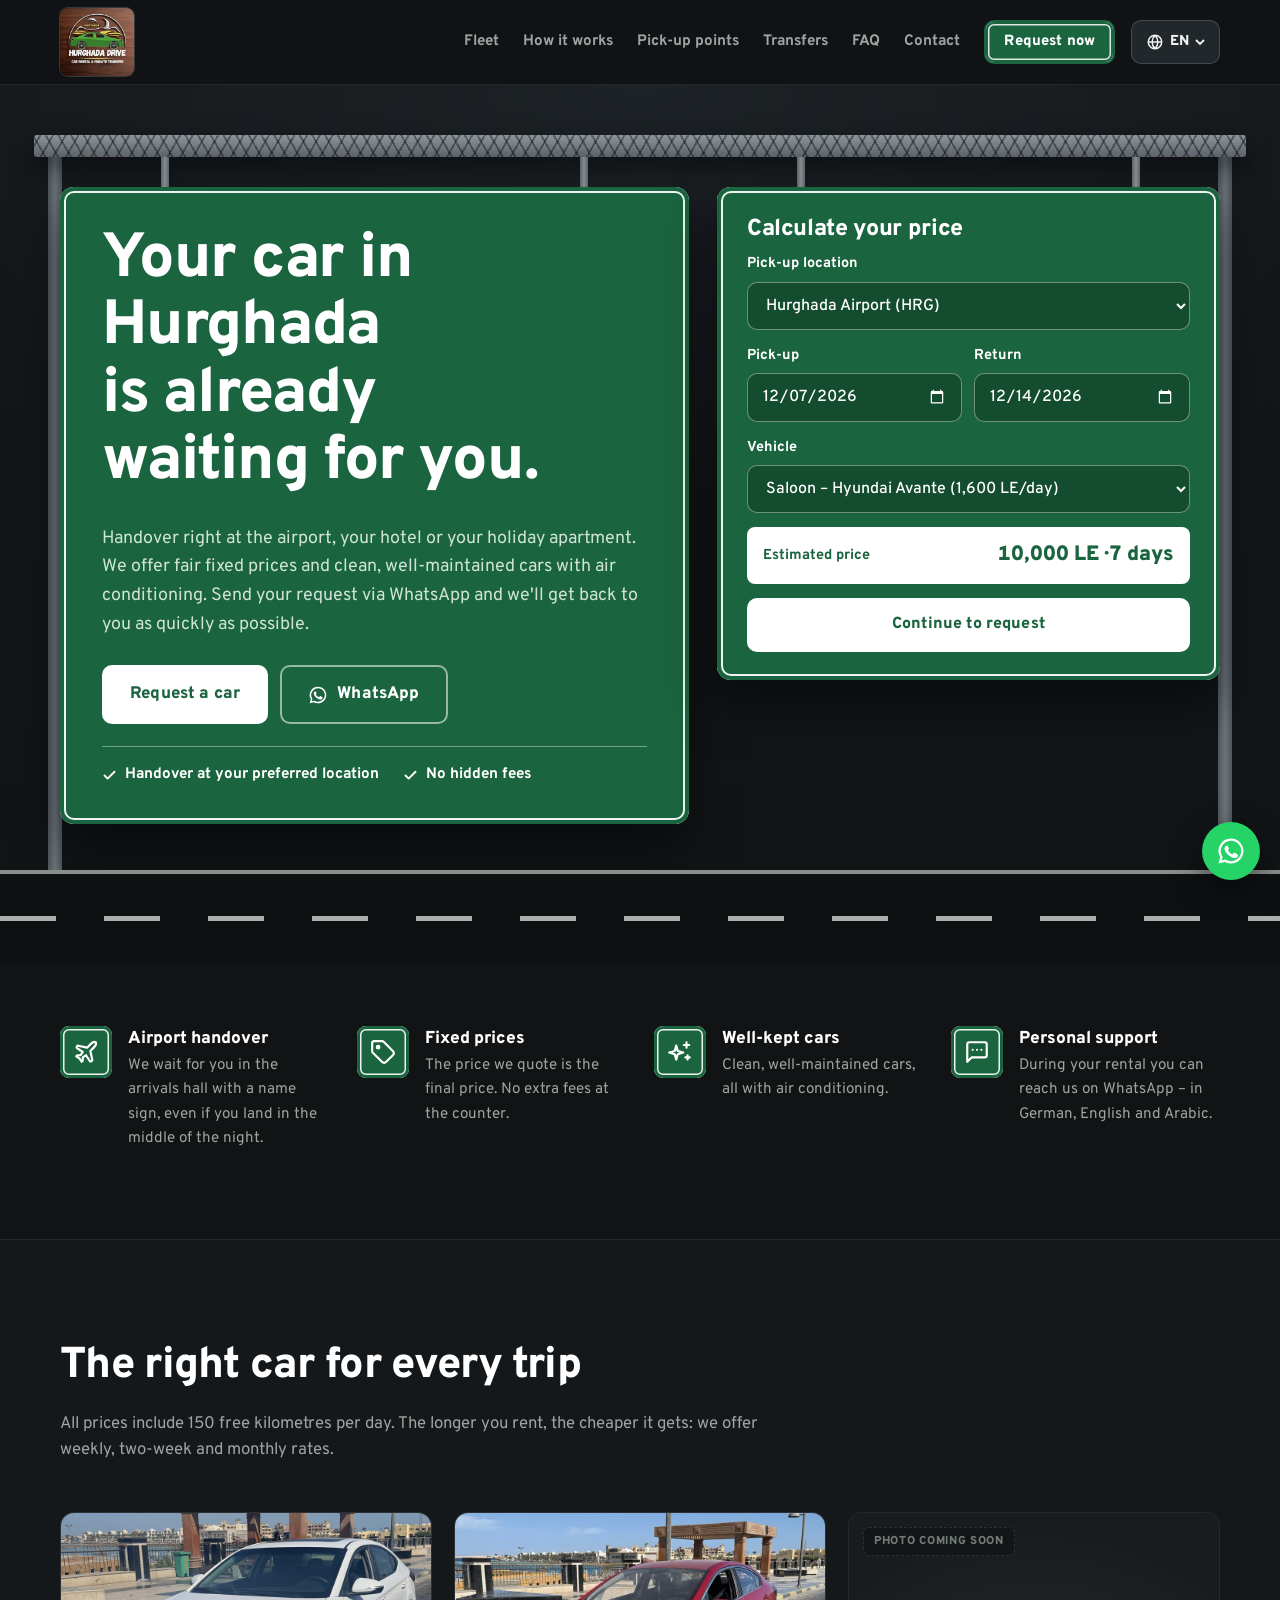
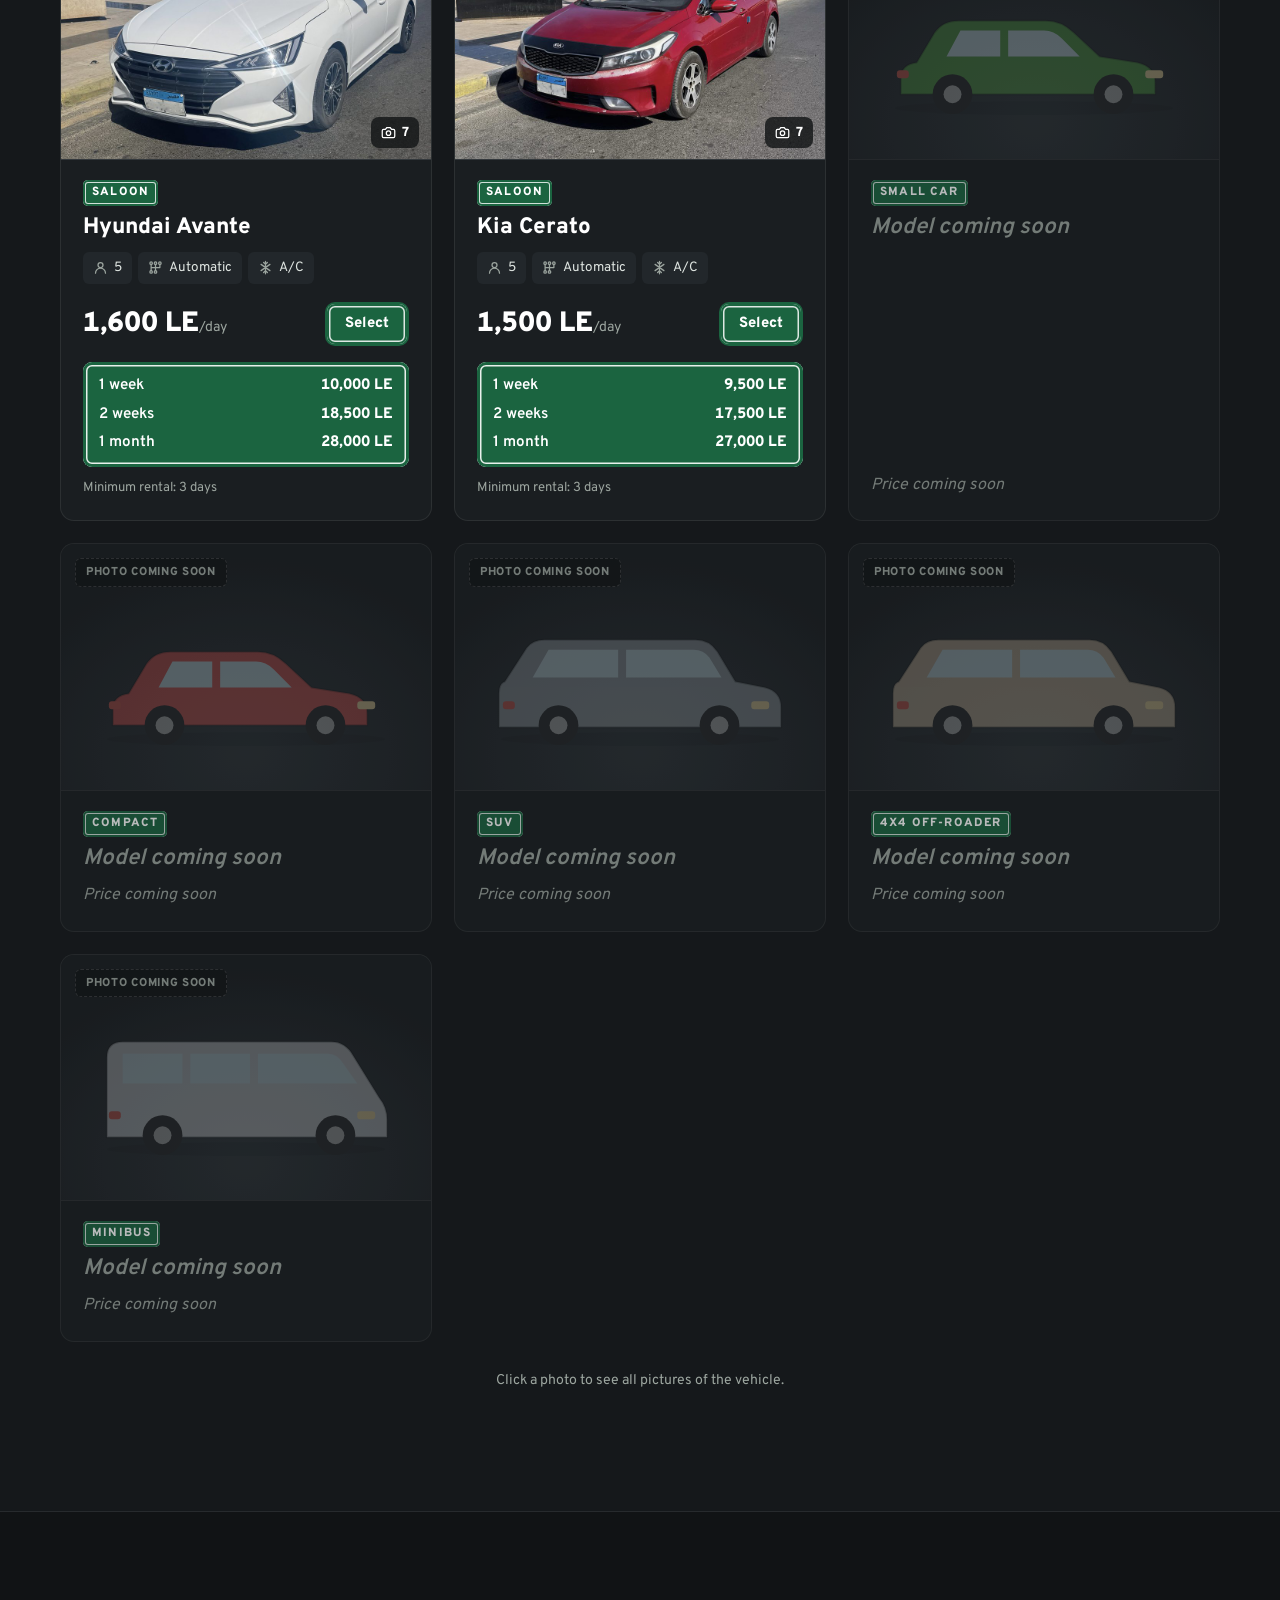
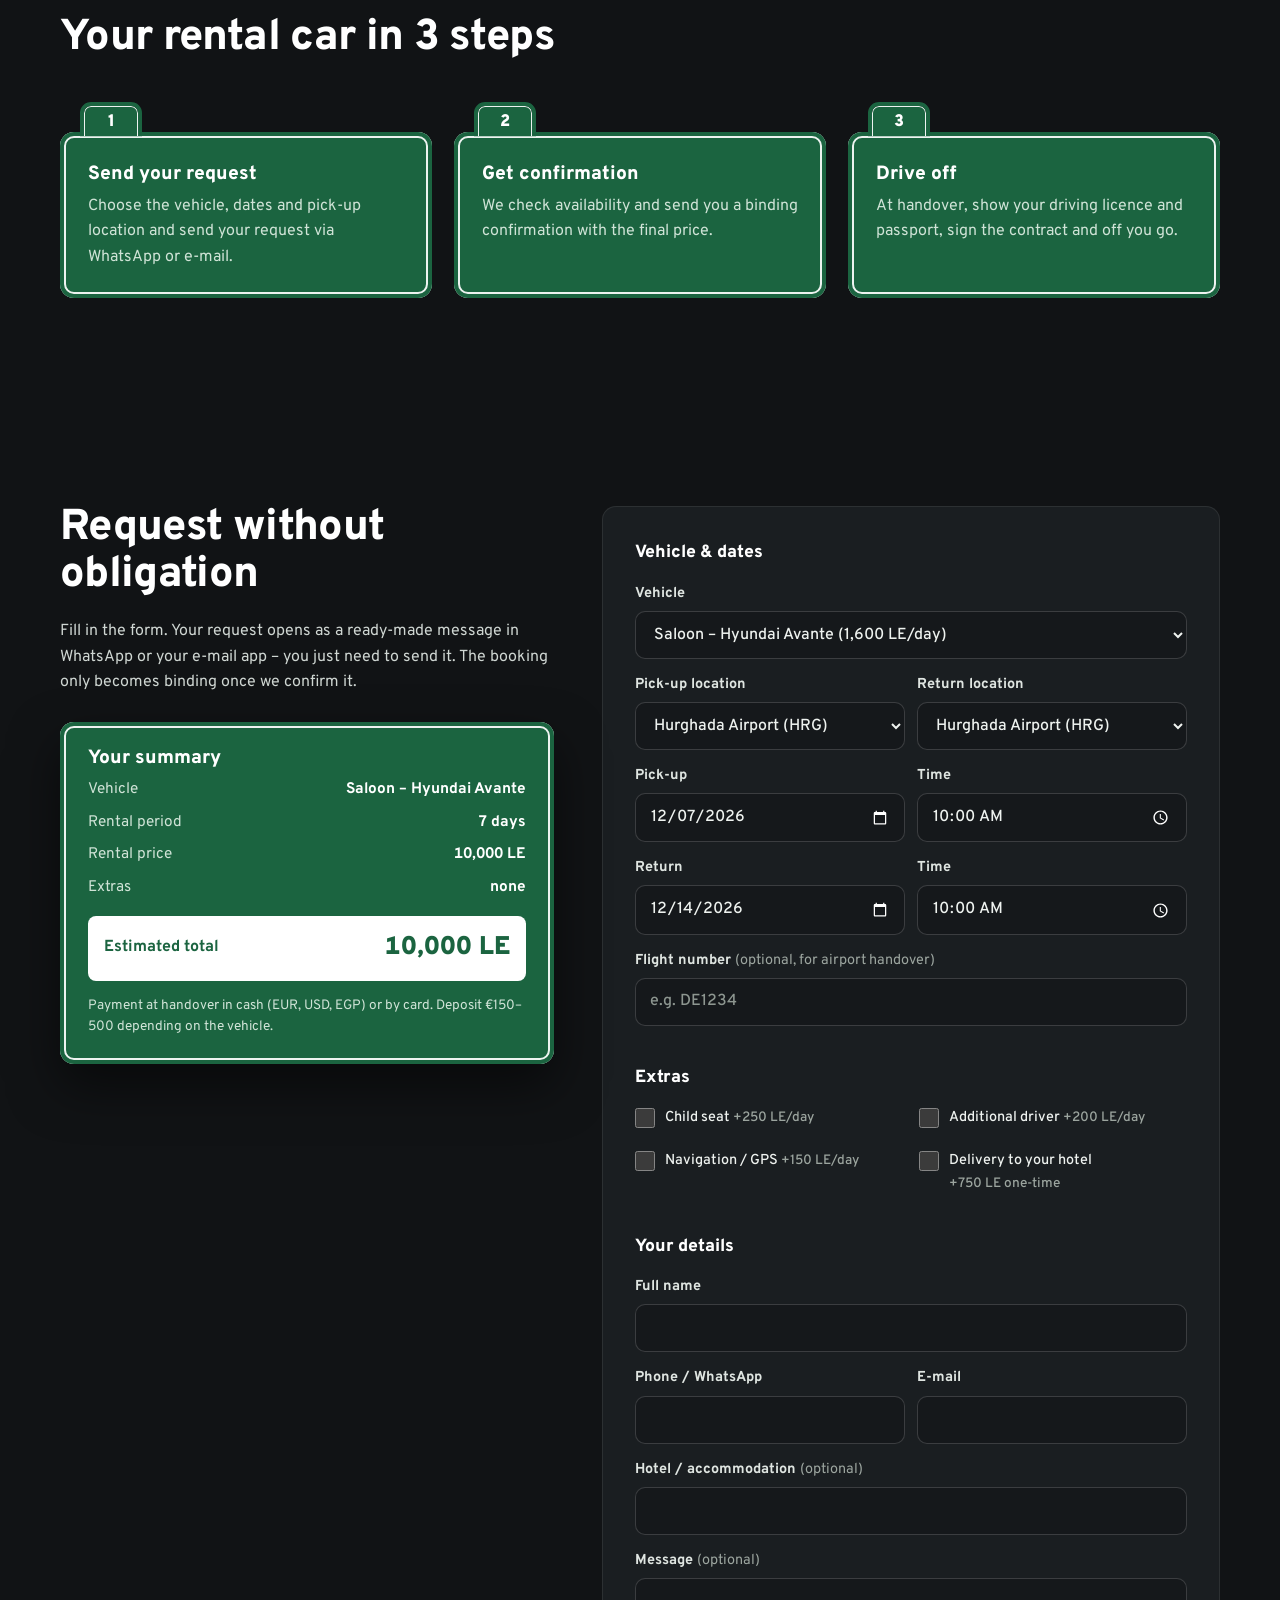
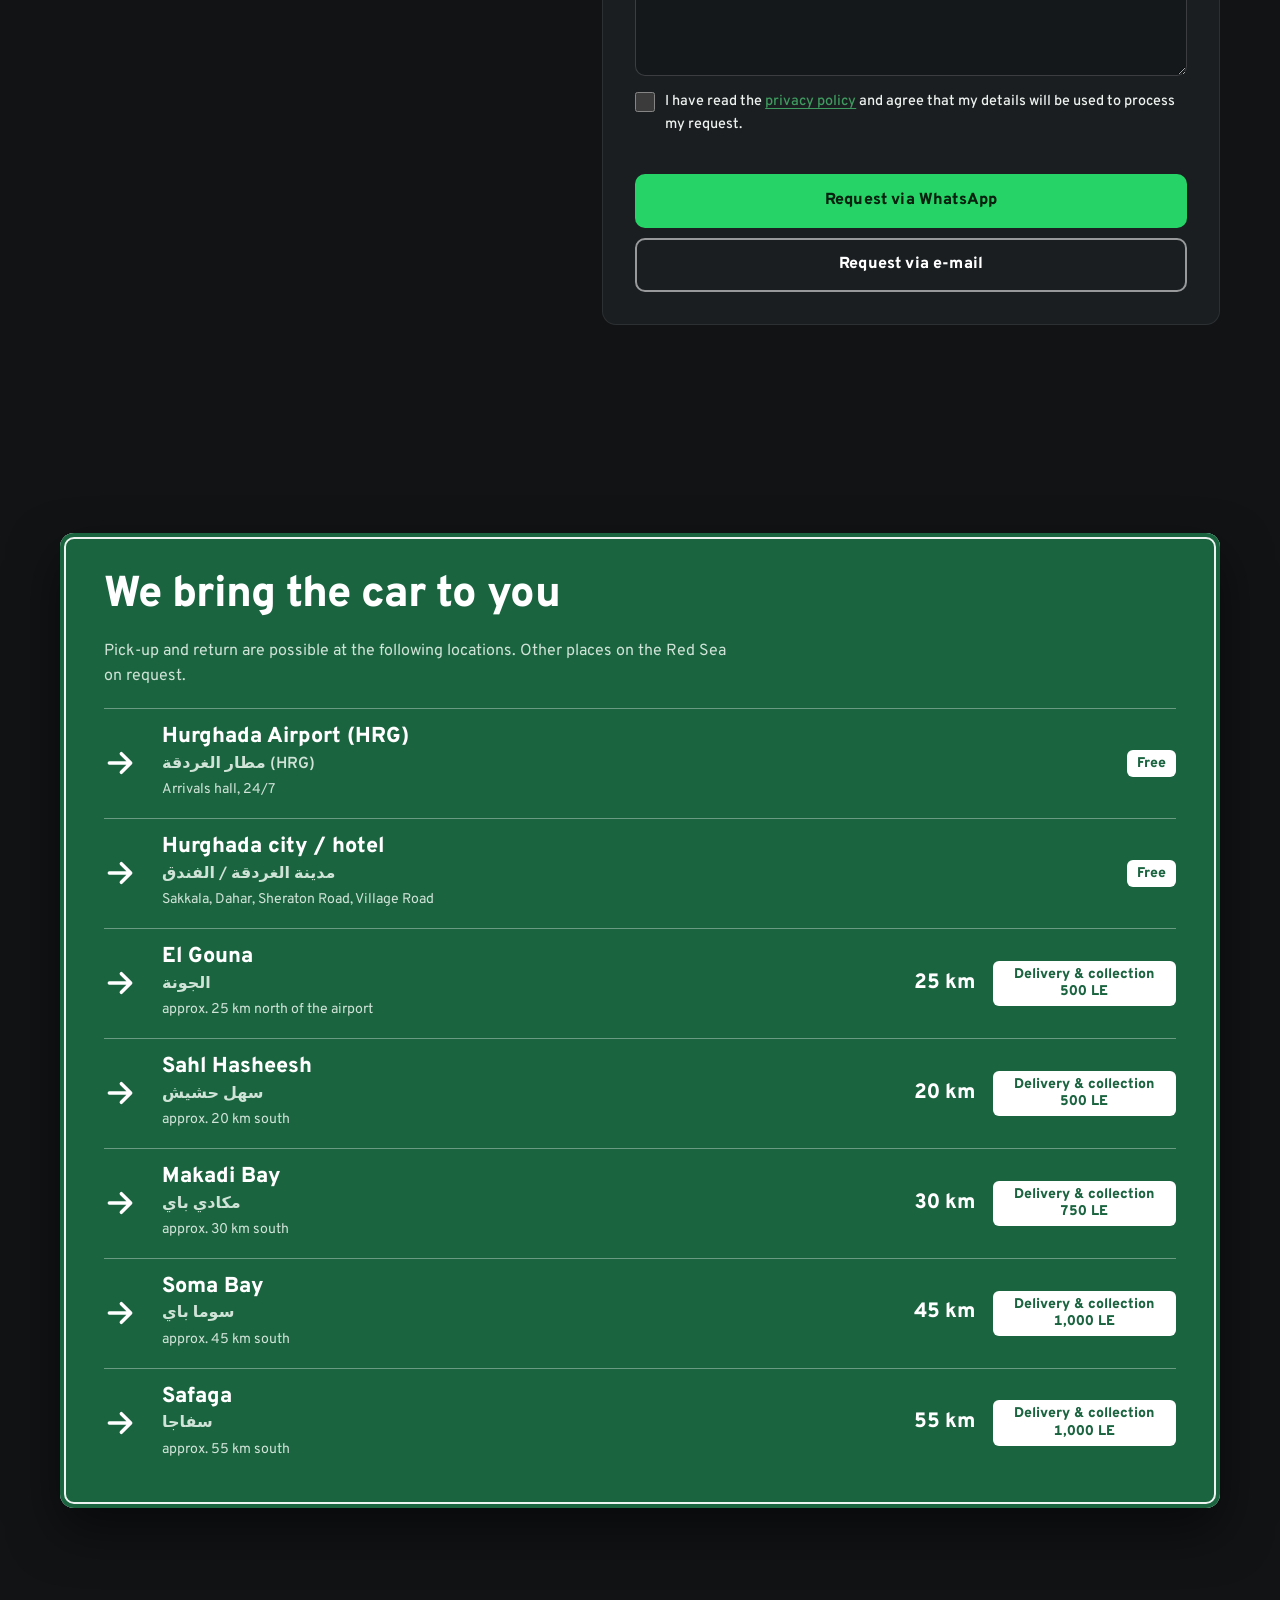
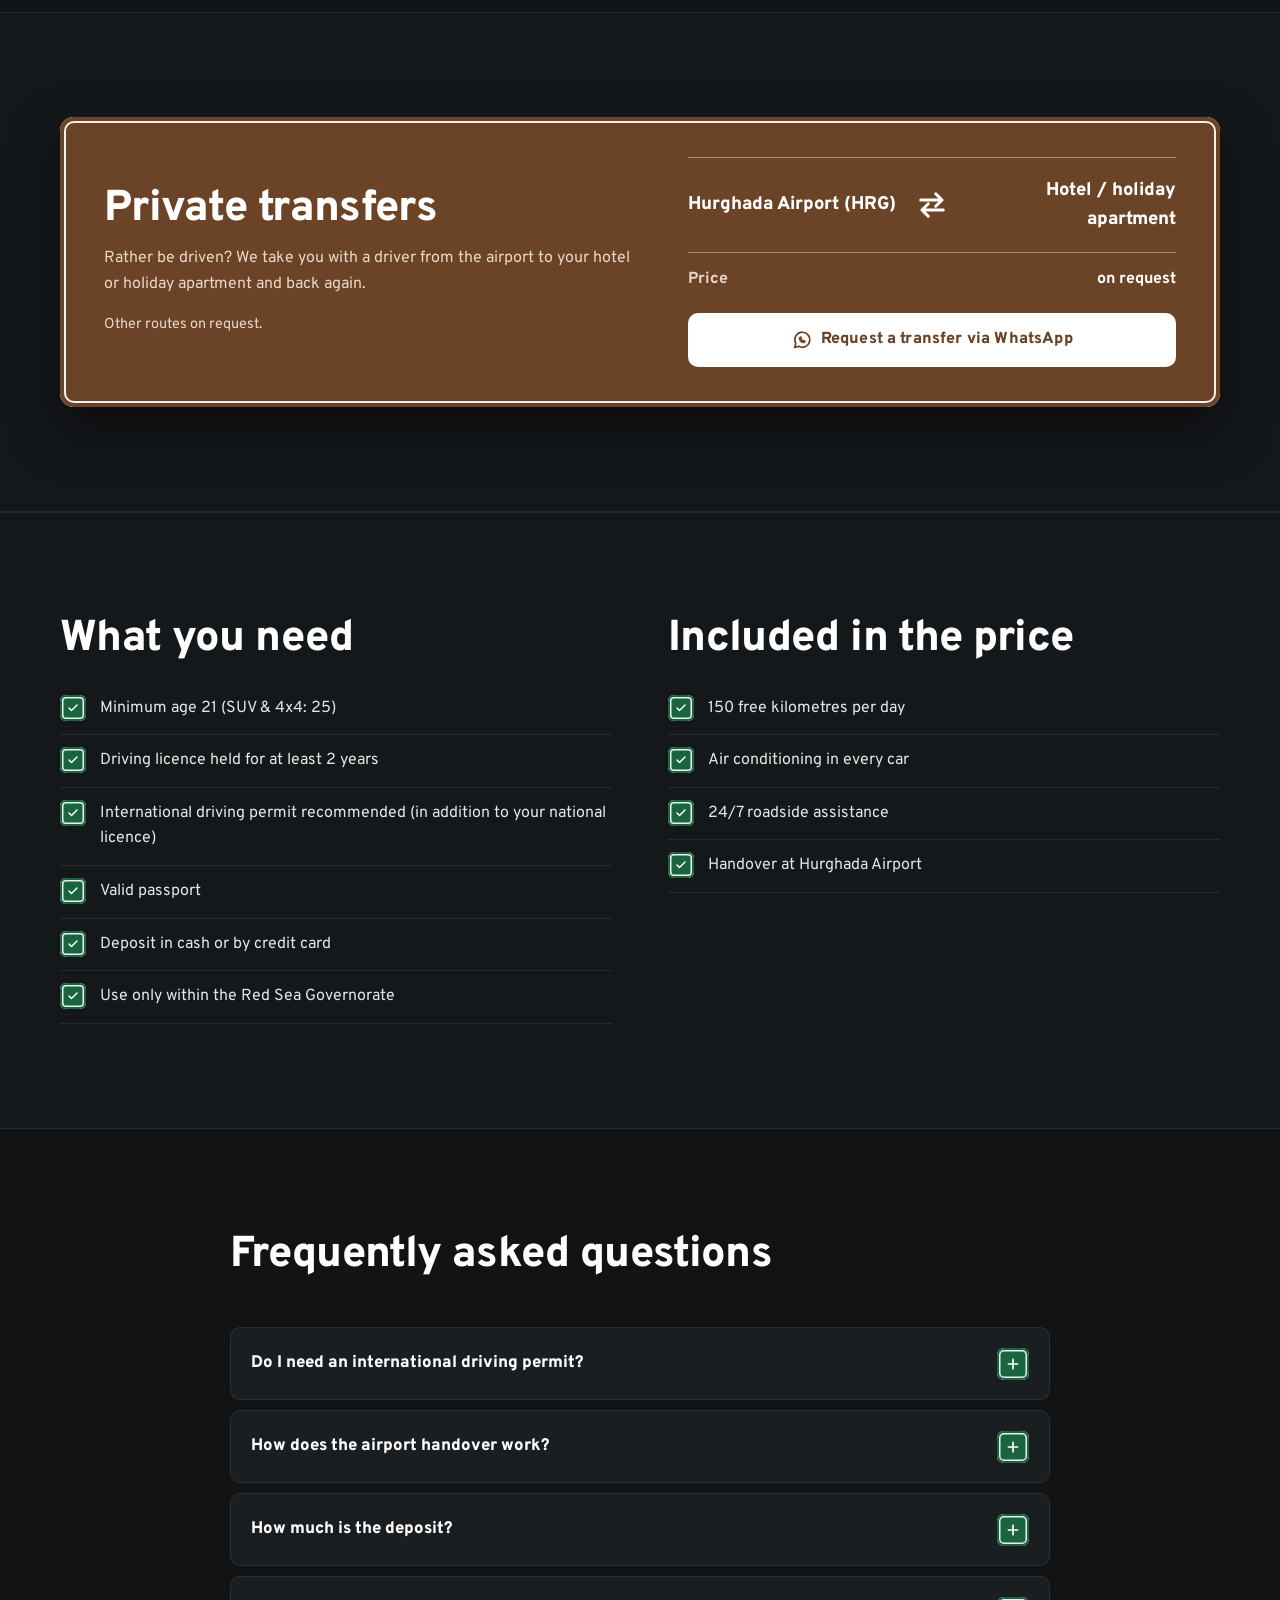
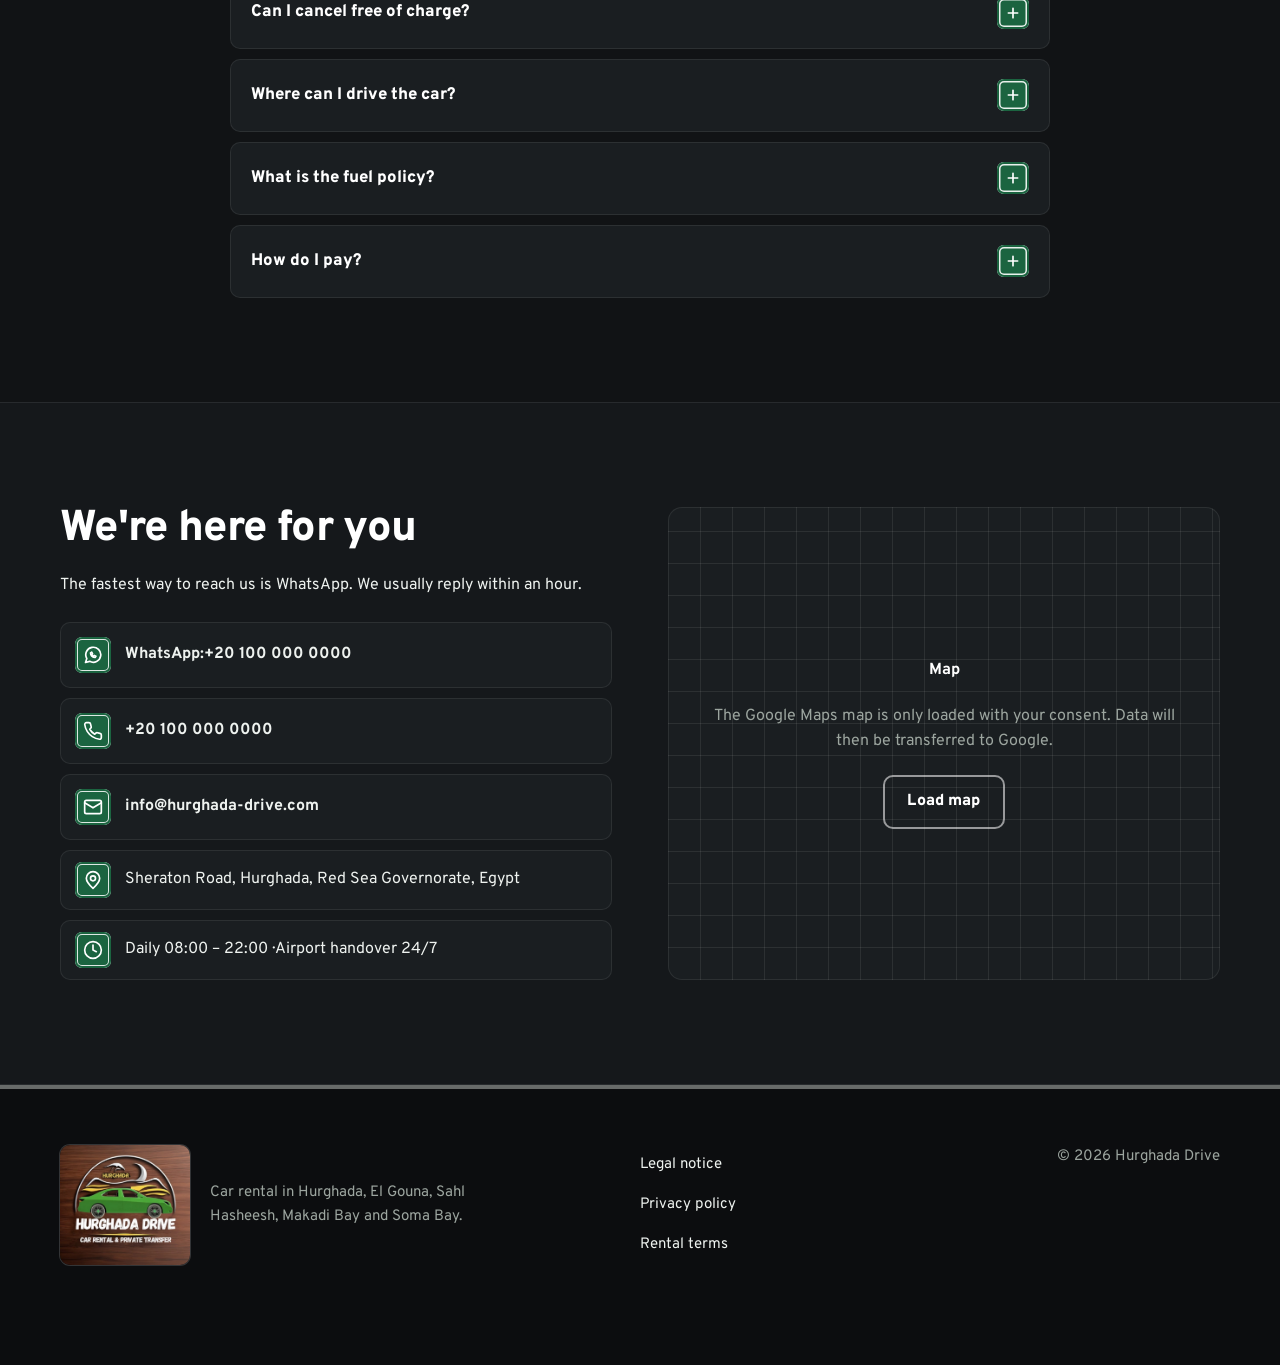
==== commit ba87c1d7: "Redesign: road-sign world (Egyptian highway signs over asphalt) Gantry hero with headline and price " ====
--- a/index.html
+++ b/index.html
@@ -75,6 +75,8 @@
   <symbol id="i-pin" viewBox="0 0 24 24"><path d="M20 10c0 5-8 12-8 12s-8-7-8-12a8 8 0 0 1 16 0z"/><circle cx="12" cy="10" r="3"/></symbol>
   <symbol id="i-clock" viewBox="0 0 24 24"><circle cx="12" cy="12" r="10"/><path d="M12 6v6l4 2"/></symbol>
   <symbol id="i-whatsapp" viewBox="0 0 24 24"><path d="M3 21l1.6-4.7A9 9 0 1 1 8 19.6z"/><path d="M9 9.5c0 3 2.5 5.5 5.5 5.5l1-1.5-2-1-1 1a3.5 3.5 0 0 1-2-2l1-1-1-2z"/></symbol>
+  <symbol id="i-arrow" viewBox="0 0 24 24"><path d="M4 12h15M13 5l7 7-7 7"/></symbol>
+  <symbol id="i-swap" viewBox="0 0 24 24"><path d="M3 8h17M15 3l5 5-5 5M21 16H4M9 11l-5 5 5 5"/></symbol>
   <symbol id="i-x" viewBox="0 0 24 24"><path d="M18 6 6 18M6 6l12 12"/></symbol>
   <symbol id="i-left" viewBox="0 0 24 24"><path d="m15 18-6-6 6-6"/></symbol>
   <symbol id="i-right" viewBox="0 0 24 24"><path d="m9 18 6-6-6-6"/></symbol>
@@ -92,6 +94,7 @@
       <a href="#flotte" data-i18n="nav.fleet">Flotte</a>
       <a href="#ablauf" data-i18n="nav.how">So funktioniert's</a>
       <a href="#orte" data-i18n="nav.locations">Übergabeorte</a>
+      <a href="#transfer" data-i18n="nav.transfer">Transfers</a>
       <a href="#faq" data-i18n="nav.faq">FAQ</a>
       <a href="#kontakt" data-i18n="nav.contact">Kontakt</a>
       <a href="#buchen" class="btn btn-small btn-accent" data-i18n="nav.cta">Jetzt anfragen</a>
@@ -122,51 +125,14 @@
 
   <!-- ================= HERO ================= -->
   <section class="hero">
-    <div class="hero-bg" aria-hidden="true">
-      <svg viewBox="0 0 1440 640" preserveAspectRatio="xMidYMax slice">
-        <defs>
-          <linearGradient id="sky" x1="0" y1="0" x2="0" y2="1">
-            <stop offset="0" stop-color="#0b0a09"/>
-            <stop offset=".6" stop-color="#1c1610"/>
-            <stop offset="1" stop-color="#3a2618"/>
-          </linearGradient>
-          <radialGradient id="glow" cx=".68" cy=".14" r=".3">
-            <stop offset="0" stop-color="#519e43" stop-opacity=".16"/>
-            <stop offset="1" stop-color="#519e43" stop-opacity="0"/>
-          </radialGradient>
-          <radialGradient id="glow2" cx=".2" cy=".95" r=".5">
-            <stop offset="0" stop-color="#519e43" stop-opacity=".16"/>
-            <stop offset="1" stop-color="#519e43" stop-opacity="0"/>
-          </radialGradient>
-        </defs>
-        <rect width="1440" height="640" fill="url(#sky)"/>
-        <rect width="1440" height="640" fill="url(#glow)"/>
-        <rect width="1440" height="640" fill="url(#glow2)"/>
-        <g fill="#fff" opacity=".55">
-          <circle cx="120" cy="80" r="1.4"/><circle cx="340" cy="140" r="1"/><circle cx="520" cy="60" r="1.6"/><circle cx="700" cy="120" r="1"/>
-          <circle cx="860" cy="50" r="1.3"/><circle cx="1010" cy="150" r="1"/><circle cx="1300" cy="90" r="1.5"/><circle cx="1380" cy="200" r="1"/>
-          <circle cx="250" cy="230" r="1"/><circle cx="620" cy="210" r="1.2"/><circle cx="1220" cy="240" r="1"/><circle cx="60" cy="300" r="1.1"/>
-        </g>
-        <path d="M905 28a50 50 0 1 0 33 92 42 42 0 1 1-33-92z" fill="#f1ece4" opacity=".95"/>
-        <path d="M0 410 C140 340 260 330 380 380 S600 300 760 360 S1020 300 1160 360 S1360 330 1440 350 V640 H0Z" fill="#1e1914"/>
-        <path d="M0 410 C140 340 260 330 380 380 S600 300 760 360 S1020 300 1160 360 S1360 330 1440 350" fill="none" stroke="#f1ece4" stroke-opacity=".35" stroke-width="3"/>
-        <path d="M0 470 C200 430 420 470 640 440 S1000 470 1200 445 S1380 455 1440 450 V640 H0Z" fill="#17130f"/>
-        <g fill="#519e43">
-          <path d="M80 470 C200 448 330 450 430 462 C330 462 210 468 80 482Z" opacity=".75"/>
-          <path d="M980 452 C1100 432 1240 436 1360 448 C1240 450 1110 456 980 466Z" opacity=".6"/>
-          <path d="M1040 482 C1140 470 1230 470 1320 478 C1230 480 1140 484 1040 492Z" opacity=".45"/>
-        </g>
-        <path d="M0 540 H1440 V640 H0Z" fill="#121010"/>
-        <path d="M0 588 H1440" stroke="#519e43" stroke-opacity=".55" stroke-width="4" stroke-dasharray="44 34"/>
-      </svg>
-    </div>
-
+    
     <div class="container hero-inner">
-      <div class="hero-text">
+      <span class="gantry-posts" aria-hidden="true"></span>
+      <div class="hero-text sign sign-main">
         <h1 data-i18n="hero.title">Dein Auto für Hurghada wartet bereits auf dich.</h1>
         <p class="lead" data-i18n="hero.lead">Übergabe direkt am Flughafen, deinem Hotel oder deiner Ferienwohnung. Wir haben faire Festpreise, saubere und gut gewartete Autos mit Klimaanlage. Du fragst per WhatsApp an und wir melden uns so schnell wie möglich bei dir zurück.</p>
         <div class="hero-cta">
-          <a href="#buchen" class="btn btn-accent btn-large" data-i18n="hero.cta">Auto anfragen</a>
+          <a href="#buchen" class="btn btn-white btn-large" data-i18n="hero.cta">Auto anfragen</a>
           <a href="#" class="btn btn-ghost btn-large" data-whatsapp>
             <svg width="20" height="20" viewBox="0 0 24 24" aria-hidden="true"><path fill="currentColor" d="M12 2a10 10 0 0 0-8.6 15.1L2 22l5-1.3A10 10 0 1 0 12 2zm0 18.2a8.2 8.2 0 0 1-4.2-1.2l-.3-.2-3 .8.8-2.9-.2-.3A8.2 8.2 0 1 1 12 20.2zm4.5-6.1c-.2-.1-1.5-.7-1.7-.8s-.4-.1-.6.1-.7.8-.8 1-.3.2-.5.1a6.7 6.7 0 0 1-3.3-2.9c-.3-.4.3-.4.7-1.3.1-.2 0-.3 0-.4l-.8-1.8c-.2-.5-.4-.4-.6-.4h-.5a1 1 0 0 0-.7.3 3 3 0 0 0-.9 2.2 5.2 5.2 0 0 0 1.1 2.7 11.8 11.8 0 0 0 4.5 4c1.7.7 2.3.8 3.2.6a2.7 2.7 0 0 0 1.8-1.2 2.2 2.2 0 0 0 .1-1.3c0-.1-.2-.2-.5-.3z"/></svg>
             <span data-i18n="wa">WhatsApp</span>
@@ -179,7 +145,7 @@
       </div>
 
       <!-- Schnellanfrage -->
-      <form class="quick-form card" id="quick-form" novalidate>
+      <form class="quick-form sign sign-price" id="quick-form" novalidate>
         <h2 data-i18n="quick.title">Preis berechnen</h2>
         <label><span data-i18n="f.pickup">Abholort</span>
           <select name="pickup" data-locations required></select>
@@ -199,28 +165,29 @@
         <button type="submit" class="btn btn-accent btn-block" data-i18n="quick.submit">Weiter zur Anfrage</button>
       </form>
     </div>
+    <div class="road" aria-hidden="true"></div>
   </section>
 
   <!-- ================= VORTEILE ================= -->
   <section class="section features">
     <div class="container grid-4">
       <article class="feature">
-        <div class="feature-icon"><svg class="icon" aria-hidden="true"><use href="#i-plane"/></svg></div>
+        <div class="feature-icon tile"><svg class="icon" aria-hidden="true"><use href="#i-plane"/></svg></div>
         <h3 data-i18n="feat.1t">Übergabe am Flughafen</h3>
         <p data-i18n="feat.1d">Wir warten mit Namensschild in der Ankunftshalle, auch bei Landungen mitten in der Nacht.</p>
       </article>
       <article class="feature">
-        <div class="feature-icon"><svg class="icon" aria-hidden="true"><use href="#i-tag"/></svg></div>
+        <div class="feature-icon tile"><svg class="icon" aria-hidden="true"><use href="#i-tag"/></svg></div>
         <h3 data-i18n="feat.2t">Festpreise</h3>
         <p data-i18n="feat.2d">Der Preis, den wir dir nennen, ist der Endpreis. Ohne Zusatzgebühren am Schalter.</p>
       </article>
       <article class="feature">
-        <div class="feature-icon"><svg class="icon" aria-hidden="true"><use href="#i-sparkle"/></svg></div>
+        <div class="feature-icon tile"><svg class="icon" aria-hidden="true"><use href="#i-sparkle"/></svg></div>
         <h3 data-i18n="feat.3t">Gepflegte Autos</h3>
         <p data-i18n="feat.3d">Saubere und gut gewartete Autos, alle mit Klimaanlage.</p>
       </article>
       <article class="feature">
-        <div class="feature-icon"><svg class="icon" aria-hidden="true"><use href="#i-chat"/></svg></div>
+        <div class="feature-icon tile"><svg class="icon" aria-hidden="true"><use href="#i-chat"/></svg></div>
         <h3 data-i18n="feat.4t">Persönlich erreichbar</h3>
         <p data-i18n="feat.4d">Während der Miete erreichst du uns per WhatsApp – auf Deutsch, Englisch und Arabisch.</p>
       </article>
@@ -271,7 +238,7 @@
       <div class="booking-info">
         <h2 data-i18n="book.title">Unverbindlich anfragen</h2>
         <p data-i18n="book.lead">Füll das Formular aus. Deine Anfrage öffnet sich als fertige Nachricht in WhatsApp oder in deinem E-Mail-Programm, du musst sie nur noch absenden. Erst mit unserer Bestätigung ist die Buchung verbindlich.</p>
-        <div class="summary card" aria-live="polite">
+        <div class="summary sign" aria-live="polite">
           <h3 data-i18n="sum.title">Deine Übersicht</h3>
           <dl>
             <dt data-i18n="sum.car">Fahrzeug</dt><dd id="sum-car">–</dd>
@@ -362,11 +329,38 @@
   <!-- ================= ORTE ================= -->
   <section class="section" id="orte">
     <div class="container">
-      <header class="section-head">
-        <h2 data-i18n="loc.title">Wir bringen das Auto zu dir</h2>
-        <p data-i18n="loc.lead">Übergabe und Rückgabe sind an folgenden Orten möglich. Andere Orte am Roten Meer auf Anfrage.</p>
-      </header>
-      <ul class="locations" id="locations-list"><!-- per JS --></ul>
+      <div class="sign sign-dir">
+        <header class="dir-head">
+          <h2 data-i18n="loc.title">Wir bringen das Auto zu dir</h2>
+          <p data-i18n="loc.lead">Übergabe und Rückgabe sind an folgenden Orten möglich. Andere Orte am Roten Meer auf Anfrage.</p>
+        </header>
+        <ul class="dir-list" id="locations-list"><!-- per JS --></ul>
+      </div>
+    </div>
+  </section>
+
+  <!-- ================= TRANSFERS ================= -->
+  <section class="section section-alt" id="transfer">
+    <div class="container transfer">
+      <div class="sign sign-tourist">
+        <div>
+          <h2 data-i18n="tr.title">Private Transfers</h2>
+          <p data-i18n="tr.lead">Lieber fahren lassen? Wir bringen dich mit Fahrer vom Flughafen zu deinem Hotel oder deiner Ferienwohnung und wieder zurück.</p>
+          <p class="note-other" data-i18n="tr.other">Andere Strecken auf Anfrage.</p>
+        </div>
+        <div>
+          <div class="route">
+            <span class="route-end" data-i18n="tr.from">Flughafen Hurghada (HRG)</span>
+            <svg class="icon" aria-hidden="true"><use href="#i-swap"/></svg>
+            <span class="route-end" data-i18n="tr.to">Hotel / Ferienwohnung</span>
+          </div>
+          <p class="route-price"><span data-i18n="tr.priceLabel">Preis</span><strong data-i18n="tr.price">auf Anfrage</strong></p>
+          <a href="#" class="btn btn-white btn-block" data-whatsapp-transfer>
+            <svg class="icon" aria-hidden="true"><use href="#i-whatsapp"/></svg>
+            <span data-i18n="tr.cta">Transfer per WhatsApp anfragen</span>
+          </a>
+        </div>
+      </div>
     </div>
   </section>
 
--- a/css/style.css
+++ b/css/style.css
@@ -1,136 +1,131 @@
 /* =========================================================
-   HURGHADA DRIVE – dunkles Design
-   Farben aus dem Logo: Grün (Auto) auf warmem Fast-Schwarz (Holz)
+   HURGHADA DRIVE – „Straßenschild“
+   Grüne ägyptische Wegweiser über dunklem Asphalt.
    ========================================================= */
 
 /* ----- Schriften (selbst gehostet, keine Verbindung zu Google) ----- */
-@font-face {
-  font-family: "Manrope"; font-style: normal; font-display: swap; font-weight: 200 800;
-  src: url(../fonts/manrope-latin-wght-normal.woff2) format("woff2-variations");
-  unicode-range: U+0000-00FF,U+0131,U+0152-0153,U+02BB-02BC,U+02C6,U+02DA,U+02DC,U+0304,U+0308,U+0329,U+2000-206F,U+20AC,U+2122,U+2191,U+2193,U+2212,U+2215,U+FEFF,U+FFFD;
-}
-@font-face {
-  font-family: "Manrope"; font-style: normal; font-display: swap; font-weight: 200 800;
-  src: url(../fonts/manrope-latin-ext-wght-normal.woff2) format("woff2-variations");
-  unicode-range: U+0100-02BA,U+02BD-02C5,U+02C7-02CC,U+02CE-02D7,U+02DD-02FF,U+0304,U+0308,U+0329,U+1D00-1DBF,U+1E00-1E9F,U+1EF2-1EFF,U+2020,U+20A0-20AB,U+20AD-20C0,U+2113,U+2C60-2C7F,U+A720-A7FF;
-}
-@font-face {
-  font-family: "Manrope"; font-style: normal; font-display: swap; font-weight: 200 800;
-  src: url(../fonts/manrope-cyrillic-wght-normal.woff2) format("woff2-variations");
-  unicode-range: U+0301,U+0400-045F,U+0490-0491,U+04B0-04B1,U+2116;
-}
-@font-face {
-  font-family: "Manrope"; font-style: normal; font-display: swap; font-weight: 200 800;
-  src: url(../fonts/manrope-cyrillic-ext-wght-normal.woff2) format("woff2-variations");
-  unicode-range: U+0460-052F,U+1C80-1C8A,U+20B4,U+2DE0-2DFF,U+A640-A69F,U+FE2E-FE2F;
-}
-@font-face {
-  font-family: "IBM Plex Sans Arabic"; font-style: normal; font-display: swap; font-weight: 400;
-  src: url(../fonts/ibm-plex-sans-arabic-arabic-400-normal.woff2) format("woff2");
-  unicode-range: U+0600-06FF,U+0750-077F,U+0870-088E,U+0890-0891,U+0897-08E1,U+08E3-08FF,U+200C-200E,U+2010-2011,U+204F,U+2E41,U+FB50-FDFF,U+FE70-FE74,U+FE76-FEFC;
-}
-@font-face {
-  font-family: "IBM Plex Sans Arabic"; font-style: normal; font-display: swap; font-weight: 600;
-  src: url(../fonts/ibm-plex-sans-arabic-arabic-600-normal.woff2) format("woff2");
-  unicode-range: U+0600-06FF,U+0750-077F,U+0870-088E,U+0890-0891,U+0897-08E1,U+08E3-08FF,U+200C-200E,U+2010-2011,U+204F,U+2E41,U+FB50-FDFF,U+FE70-FE74,U+FE76-FEFC;
-}
-@font-face {
-  font-family: "IBM Plex Sans Arabic"; font-style: normal; font-display: swap; font-weight: 700 900;
-  src: url(../fonts/ibm-plex-sans-arabic-arabic-700-normal.woff2) format("woff2");
-  unicode-range: U+0600-06FF,U+0750-077F,U+0870-088E,U+0890-0891,U+0897-08E1,U+08E3-08FF,U+200C-200E,U+2010-2011,U+204F,U+2E41,U+FB50-FDFF,U+FE70-FE74,U+FE76-FEFC;
-}
+@font-face { font-family: "Overpass"; font-style: normal; font-display: swap; font-weight: 100 900;
+  src: url(../fonts/overpass-latin-wght-normal.woff2) format("woff2-variations");
+  unicode-range: U+0000-00FF,U+0131,U+0152-0153,U+02BB-02BC,U+02C6,U+02DA,U+02DC,U+0304,U+0308,U+0329,U+2000-206F,U+20AC,U+2122,U+2191,U+2193,U+2212,U+2215,U+FEFF,U+FFFD; }
+@font-face { font-family: "Overpass"; font-style: normal; font-display: swap; font-weight: 100 900;
+  src: url(../fonts/overpass-latin-ext-wght-normal.woff2) format("woff2-variations");
+  unicode-range: U+0100-02BA,U+02BD-02C5,U+02C7-02CC,U+02CE-02D7,U+02DD-02FF,U+0304,U+0308,U+0329,U+1D00-1DBF,U+1E00-1E9F,U+1EF2-1EFF,U+2020,U+20A0-20AB,U+20AD-20C0,U+2113,U+2C60-2C7F,U+A720-A7FF; }
+@font-face { font-family: "Overpass"; font-style: normal; font-display: swap; font-weight: 100 900;
+  src: url(../fonts/overpass-cyrillic-wght-normal.woff2) format("woff2-variations");
+  unicode-range: U+0301,U+0400-045F,U+0490-0491,U+04B0-04B1,U+2116; }
+@font-face { font-family: "Overpass"; font-style: normal; font-display: swap; font-weight: 100 900;
+  src: url(../fonts/overpass-cyrillic-ext-wght-normal.woff2) format("woff2-variations");
+  unicode-range: U+0460-052F,U+1C80-1C8A,U+20B4,U+2DE0-2DFF,U+A640-A69F,U+FE2E-FE2F; }
+@font-face { font-family: "Noto Kufi Arabic"; font-style: normal; font-display: swap; font-weight: 100 900;
+  src: url(../fonts/noto-kufi-arabic-arabic-wght-normal.woff2) format("woff2-variations");
+  unicode-range: U+0600-06FF,U+0750-077F,U+0870-088E,U+0890-0891,U+0897-08E1,U+08E3-08FF,U+200C-200E,U+2010-2011,U+204F,U+2E41,U+FB50-FDFF,U+FE70-FE74,U+FE76-FEFC; }
 
 :root {
   color-scheme: dark;
-  --bg: #0f0d0b;
-  --bg-2: #15120f;
-  --surface: #1b1814;
-  --surface-2: #24201b;
-  --surface-3: #2e2922;
-  --line: rgba(255, 240, 220, .09);
-  --line-strong: rgba(255, 240, 220, .18);
-  --text: #f1ece4;
-  --muted: #a69d90;
-  --placeholder: #8f8578;
-  --green: #a3cf94;
-  --green-soft: rgba(81,158,67, .14);
-  --accent: #519e43;
-  --accent-strong: #5cad4d;
-  --accent-soft: rgba(81,158,67, .12);
+  /* Asphalt */
+  --bg: #111315;
+  --bg-2: #15181b;
+  --surface: #1a1e21;
+  --surface-2: #22272b;
+  --surface-3: #2c3236;
+  --line: rgba(255, 255, 255, .08);
+  --line-strong: rgba(255, 255, 255, .16);
+  --lane: rgba(240, 244, 241, .7);
+  --text: #eef2ef;
+  --muted: #9ca59f;
+  --placeholder: #8d9690;
+  /* Schilder */
+  --sign: #1b6440;           /* Wegweiser-Grün, gedeckt */
+  --sign-deep: #134d31;
+  --sign-ink: #ffffff;
+  --sign-soft: #cfe3d6;      /* Nebenschrift auf Grün */
+  --tourist: #6b4428;        /* braunes Touristenschild (Holz aus dem Logo) */
+  --tourist-soft: #ead8c6;
+  --steel: #7b838a;
+  --steel-dark: #444b51;
+  --accent: #3f9a5f;         /* Grün auf Asphalt (Text, Fokus) */
+  --accent-soft: rgba(63, 154, 95, .14);
   --wa: #25d366;
   --danger-bg: rgba(229, 83, 75, .14);
   --danger: #ff8f86;
-  --radius: 18px;
-  --radius-sm: 12px;
-  --shadow: 0 20px 50px rgba(0, 0, 0, .45);
-  --font: "Manrope", system-ui, -apple-system, "Segoe UI", Roboto, Arial, sans-serif;
-  --font-ar: "IBM Plex Sans Arabic", "Manrope", system-ui, sans-serif;
-  /* Easing nach Emil Kowalski: kräftiges ease-out für UI-Reaktionen */
+  --radius: 14px;
+  --radius-sm: 10px;
+  --shadow: 0 22px 50px rgba(0, 0, 0, .5);
+  --sign-rim: inset 0 0 0 4px var(--sign), inset 0 0 0 6px rgba(255,255,255,.92);
+  --font: "Overpass", system-ui, -apple-system, "Segoe UI", Roboto, Arial, sans-serif;
+  --font-ar: "Noto Kufi Arabic", "Overpass", system-ui, sans-serif;
   --ease-out: cubic-bezier(0.23, 1, 0.32, 1);
-  --ease-in-out: cubic-bezier(0.77, 0, 0.175, 1);
-  /* Symbole als Masken (eine Strichstärke, ein Stil) */
-  --i-check: url("data:image/svg+xml,%3Csvg xmlns='http://www.w3.org/2000/svg' viewBox='0 0 24 24' fill='none' stroke='black' stroke-width='2.5' stroke-linecap='round' stroke-linejoin='round'%3E%3Cpath d='M20 6 9 17l-5-5'/%3E%3C/svg%3E");
-  --i-plus: url("data:image/svg+xml,%3Csvg xmlns='http://www.w3.org/2000/svg' viewBox='0 0 24 24' fill='none' stroke='black' stroke-width='2' stroke-linecap='round'%3E%3Cpath d='M12 5v14M5 12h14'/%3E%3C/svg%3E");
-  --i-pin: url("data:image/svg+xml,%3Csvg xmlns='http://www.w3.org/2000/svg' viewBox='0 0 24 24' fill='none' stroke='black' stroke-width='1.75' stroke-linecap='round' stroke-linejoin='round'%3E%3Cpath d='M20 10c0 5-8 12-8 12s-8-7-8-12a8 8 0 0 1 16 0z'/%3E%3Ccircle cx='12' cy='10' r='3'/%3E%3C/svg%3E");
+  --i-check: url("data:image/svg+xml,%3Csvg xmlns='http://www.w3.org/2000/svg' viewBox='0 0 24 24' fill='none' stroke='black' stroke-width='3' stroke-linecap='round' stroke-linejoin='round'%3E%3Cpath d='M20 6 9 17l-5-5'/%3E%3C/svg%3E");
+  --i-plus: url("data:image/svg+xml,%3Csvg xmlns='http://www.w3.org/2000/svg' viewBox='0 0 24 24' fill='none' stroke='black' stroke-width='2.5' stroke-linecap='round'%3E%3Cpath d='M12 5v14M5 12h14'/%3E%3C/svg%3E");
 }
 
 *, *::before, *::after { box-sizing: border-box; }
 html { scroll-behavior: smooth; scroll-padding-top: 92px; background: var(--bg); scrollbar-color: var(--surface-3) var(--bg); }
-body { margin: 0; font-family: var(--font); color: var(--text); background: var(--bg); line-height: 1.65; -webkit-font-smoothing: antialiased; caret-color: var(--accent); -webkit-tap-highlight-color: transparent; }
+body { margin: 0; font-family: var(--font); color: var(--text); background: var(--bg); line-height: 1.6; -webkit-font-smoothing: antialiased; caret-color: var(--accent); -webkit-tap-highlight-color: transparent; }
 :lang(ar) body, body:lang(ar) { font-family: var(--font-ar); }
 img, svg { max-width: 100%; display: block; }
 a { color: var(--accent); text-underline-offset: .2em; text-decoration-thickness: 1px; }
-h1, h2, h3 { line-height: 1.12; margin: 0 0 .5em; color: #fff; font-weight: 800; text-wrap: balance; }
-h1 { font-size: clamp(2.3rem, 5.4vw, 4rem); letter-spacing: -.035em; }
-h2 { font-size: clamp(1.75rem, 3.6vw, 2.7rem); letter-spacing: -.03em; }
-h3 { font-size: 1.15rem; letter-spacing: -.015em; }
+h1, h2, h3 { line-height: 1.08; margin: 0 0 .45em; color: #fff; font-weight: 800; text-wrap: balance; }
+h1 { font-size: clamp(2.3rem, 5vw, 3.9rem); letter-spacing: -.02em; }
+h2 { font-size: clamp(1.8rem, 3.4vw, 2.7rem); letter-spacing: -.015em; }
+h3 { font-size: 1.2rem; }
 p { margin: 0 0 1em; text-wrap: pretty; }
-::selection { background: var(--accent); color: #0c1a08; }
+::selection { background: var(--sign); color: #fff; }
 ::-webkit-scrollbar { width: 12px; height: 12px; }
 ::-webkit-scrollbar-track { background: var(--bg); }
 ::-webkit-scrollbar-thumb { background: var(--surface-3); border: 3px solid var(--bg); border-radius: 999px; }
-.tnum, .car-price strong, .car-tiers strong, .summary dd, .sum-total strong, .quick-price strong, .loc-fee { font-variant-numeric: tabular-nums; }
-
-.icon { width: 1.25em; height: 1.25em; flex: none; fill: none; stroke: currentColor; stroke-width: 1.75; stroke-linecap: round; stroke-linejoin: round; }
+.car-price strong, .car-tiers strong, .summary dd, .sum-total strong, .quick-price strong, .dir-fee, .dir-km { font-variant-numeric: tabular-nums; }
+
+.icon { width: 1.25em; height: 1.25em; flex: none; fill: none; stroke: currentColor; stroke-width: 2; stroke-linecap: round; stroke-linejoin: round; }
 .sprite { position: absolute; width: 0; height: 0; overflow: hidden; }
-
 .container { width: 100%; max-width: 1200px; margin: 0 auto; padding: 0 20px; }
-.narrow { max-width: 840px; }
-.skip-link { position: absolute; inset-inline-start: 10px; top: 0; transform: translateY(-120%); background: var(--accent); color: #0c1a08; font-weight: 700; padding: 10px 16px; z-index: 100; border-radius: 0 0 8px 8px; }
+.narrow { max-width: 860px; }
+.skip-link { position: absolute; inset-inline-start: 10px; top: 0; transform: translateY(-120%); background: #fff; color: var(--sign); font-weight: 800; padding: 10px 16px; z-index: 100; border-radius: 0 0 8px 8px; }
 .skip-link:focus { transform: none; }
-
-.card { background: var(--surface); border: 1px solid var(--line); border-radius: var(--radius); box-shadow: var(--shadow); }
+.card { background: var(--surface); border: 1px solid var(--line); border-radius: var(--radius); }
 .small { font-size: .85rem; color: var(--muted); }
-.note { font-size: .85rem; color: var(--muted); text-align: center; margin-top: 28px; }
+.note { font-size: .88rem; color: var(--muted); text-align: center; margin-top: 28px; }
+
+/* ===== Das Schild ===== */
+.sign { position: relative; background: var(--sign); color: var(--sign-ink); border-radius: var(--radius); box-shadow: var(--sign-rim), var(--shadow); padding: 34px 36px; }
+.sign h1, .sign h2, .sign h3, .sign legend, .sign label { color: #fff; }
+.sign p { color: var(--sign-soft); }
+.sign-tourist { --sign: var(--tourist); --sign-soft: var(--tourist-soft); box-shadow: inset 0 0 0 4px var(--tourist), inset 0 0 0 6px rgba(255,255,255,.92), var(--shadow); }
+/* kleines Schild als Symbolfeld */
+.tile { display: inline-grid; place-items: center; width: 52px; height: 52px; flex: none; border-radius: 9px; background: var(--sign); color: #fff;
+  box-shadow: inset 0 0 0 3px var(--sign), inset 0 0 0 4.5px rgba(255,255,255,.92); }
+.tile .icon { width: 26px; height: 26px; }
 
 /* ===== Buttons ===== */
-.btn { display: inline-flex; align-items: center; justify-content: center; gap: 8px; min-height: 44px; font: inherit; font-weight: 700; text-decoration: none; border: 1.5px solid transparent; border-radius: 999px; padding: 12px 22px; cursor: pointer; user-select: none;
+.btn { display: inline-flex; align-items: center; justify-content: center; gap: 9px; min-height: 48px; font: inherit; font-weight: 800; letter-spacing: .01em; text-decoration: none; border: 2px solid transparent; border-radius: 10px; padding: 12px 22px; cursor: pointer; user-select: none;
   transition: transform 160ms var(--ease-out), background-color 200ms ease, border-color 200ms ease, color 200ms ease, box-shadow 200ms ease; }
 .btn:active { transform: scale(.97); }
-.btn:focus-visible, a:focus-visible, input:focus-visible, select:focus-visible, textarea:focus-visible, summary:focus-visible, button:focus-visible { outline: 3px solid var(--accent); outline-offset: 2px; }
-.btn-accent { background: var(--accent); color: #0c1a08; }
-.btn-ghost { background: rgba(255,255,255,.06); color: #fff; border-color: var(--line-strong); }
-.btn-outline { background: transparent; color: var(--text); border-color: var(--line-strong); }
+.btn:focus-visible, a:focus-visible, input:focus-visible, select:focus-visible, textarea:focus-visible, summary:focus-visible, button:focus-visible { outline: 3px solid #fff; outline-offset: 2px; }
+/* auf Asphalt: grünes Schild-Button */
+.btn-accent { background: var(--sign); color: #fff; box-shadow: inset 0 0 0 2px var(--sign), inset 0 0 0 3.5px rgba(255,255,255,.85); }
+/* auf einem Schild: weiße Tafel mit grüner Schrift */
+.sign .btn-accent, .btn-white { background: #fff; color: var(--sign); box-shadow: none; }
+.btn-ghost, .btn-outline { background: transparent; color: #fff; border-color: rgba(255,255,255,.55); }
 .btn-whatsapp { background: var(--wa); color: #06210f; }
-.btn-small { padding: 8px 18px; font-size: .9rem; }
-.btn-large { padding: 15px 28px; font-size: 1.05rem; }
+.btn-small { min-height: 44px; padding: 8px 18px; font-size: .92rem; }
+.btn-large { padding: 14px 26px; font-size: 1.05rem; }
 .btn-block { width: 100%; }
 @media (hover: hover) and (pointer: fine) {
   .btn:hover { transform: translateY(-1px); }
   .btn:active { transform: scale(.97); }
-  .btn-accent:hover { background: var(--accent-strong); box-shadow: 0 10px 30px rgba(81,158,67, .3); }
-  .btn-ghost:hover { background: rgba(255,255,255,.12); border-color: rgba(255,255,255,.35); }
-  .btn-outline:hover { border-color: var(--accent); color: var(--accent); }
-  .btn-whatsapp:hover { background: #3be07a; box-shadow: 0 10px 30px rgba(37, 211, 102, .25); }
+  .btn-accent:hover { background: #217a4e; }
+  .sign .btn-accent:hover, .btn-white:hover { background: #e8f2ec; }
+  .btn-ghost:hover, .btn-outline:hover { border-color: #fff; background: rgba(255,255,255,.08); }
+  .btn-whatsapp:hover { background: #3be07a; }
 }
 
 /* ===== Header ===== */
-.site-header { position: sticky; top: 0; z-index: 50; background: rgba(15, 13, 11, .82); backdrop-filter: saturate(140%) blur(14px); -webkit-backdrop-filter: saturate(140%) blur(14px); border-bottom: 1px solid var(--line); }
+.site-header { position: sticky; top: 0; z-index: 50; background: rgba(17, 19, 21, .86); backdrop-filter: saturate(140%) blur(14px); -webkit-backdrop-filter: saturate(140%) blur(14px); border-bottom: 1px solid var(--line); }
 .header-inner { display: flex; align-items: center; justify-content: space-between; gap: 16px; height: 84px; }
-.logo { flex-shrink: 0; display: flex; align-items: center; gap: 12px; text-decoration: none; color: #fff; }
-.logo-img { height: 68px; width: auto; border-radius: 10px; box-shadow: 0 0 0 1px var(--line-strong); }
-.main-nav { display: flex; align-items: center; gap: 26px; margin-inline-start: auto; }
-.main-nav a:not(.btn) { padding-block: 12px; white-space: nowrap; color: var(--muted); text-decoration: none; font-weight: 600; font-size: .94rem; transition: color 200ms ease; }
+.logo { flex-shrink: 0; display: flex; align-items: center; text-decoration: none; }
+.logo-img { height: 68px; width: auto; border-radius: 8px; box-shadow: 0 0 0 1px var(--line-strong); }
+.main-nav { display: flex; align-items: center; gap: 24px; margin-inline-start: auto; }
+.main-nav a:not(.btn) { padding-block: 12px; white-space: nowrap; color: var(--muted); text-decoration: none; font-weight: 700; font-size: .95rem; transition: color 200ms ease; }
 .main-nav a:not(.btn):hover { color: #fff; }
 .nav-toggle { display: none; background: none; border: 0; width: 44px; height: 44px; padding: 10px; cursor: pointer; }
 .nav-toggle span { display: block; width: 24px; height: 2px; background: #fff; margin: 5px 0; border-radius: 2px; }
@@ -138,139 +133,155 @@
 /* ===== Sprachumschalter ===== */
 .i18n-loading body { visibility: hidden; }
 .lang-switch { position: relative; }
-.lang-btn { display: inline-flex; align-items: center; gap: 6px; font: inherit; font-weight: 700; font-size: .88rem; color: var(--text); background: var(--surface-2); border: 1px solid var(--line-strong); border-radius: 999px; padding: 7px 14px; cursor: pointer; min-height: 44px; transition: border-color 200ms ease, transform 160ms var(--ease-out); }
+.lang-btn { display: inline-flex; align-items: center; gap: 6px; font: inherit; font-weight: 800; font-size: .9rem; color: var(--text); background: var(--surface-2); border: 1px solid var(--line-strong); border-radius: 10px; padding: 7px 14px; cursor: pointer; min-height: 44px; transition: border-color 200ms ease, transform 160ms var(--ease-out); }
 .lang-btn:active { transform: scale(.97); }
-.lang-btn:hover { border-color: var(--accent); }
+.lang-btn:hover { border-color: #fff; }
 .lang-btn svg { flex: none; }
-.lang-menu { position: absolute; top: calc(100% + 10px); inset-inline-end: 0; list-style: none; margin: 0; padding: 6px; background: var(--surface-2); border: 1px solid var(--line-strong); border-radius: 14px; box-shadow: var(--shadow); min-width: 180px; z-index: 70;
+.lang-menu { position: absolute; top: calc(100% + 10px); inset-inline-end: 0; list-style: none; margin: 0; padding: 6px; background: var(--surface-2); border: 1px solid var(--line-strong); border-radius: 12px; box-shadow: var(--shadow); min-width: 180px; z-index: 70;
   transform-origin: top right; transition: opacity 150ms var(--ease-out), transform 150ms var(--ease-out); }
 [dir="rtl"] .lang-menu { transform-origin: top left; }
 @starting-style { .lang-menu { opacity: 0; transform: scale(.96) translateY(-4px); } }
 .lang-menu[hidden] { display: none; }
-.lang-menu button { display: flex; align-items: center; justify-content: space-between; gap: 10px; width: 100%; min-height: 44px; text-align: start; font: inherit; font-size: .95rem; color: var(--text); background: none; border: 0; border-radius: 9px; padding: 9px 12px; cursor: pointer; }
+.lang-menu button { display: flex; align-items: center; justify-content: space-between; gap: 10px; width: 100%; min-height: 44px; text-align: start; font: inherit; font-size: .95rem; color: var(--text); background: none; border: 0; border-radius: 8px; padding: 9px 12px; cursor: pointer; }
 .lang-menu button:hover, .lang-menu button:focus-visible { background: var(--surface-3); outline: none; }
-.lang-menu button[aria-current="true"] { font-weight: 700; color: var(--accent); }
-.lang-menu button[aria-current="true"]::after { content: ""; width: 16px; height: 16px; background: currentColor; -webkit-mask: var(--i-check) center / contain no-repeat; mask: var(--i-check) center / contain no-repeat; }
-
-/* ===== Hero ===== */
-.hero { position: relative; color: #fff; overflow: hidden; padding: 84px 0 120px; isolation: isolate; }
-.hero-bg { position: absolute; inset: 0; z-index: -1; }
-.hero-bg svg { width: 100%; height: 100%; }
-.hero-bg::after { content: ""; position: absolute; inset: 0; background:
-  radial-gradient(60% 70% at 15% 40%, rgba(15,13,11,.85), transparent 70%),
-  linear-gradient(180deg, rgba(15,13,11,0) 70%, var(--bg) 100%); }
-.hero-inner { display: grid; grid-template-columns: 1.15fr 1fr; gap: 56px; align-items: center; }
-.hero h1 { color: #fff; max-width: 13ch; }
-.lead { font-size: 1.15rem; color: #d6cfc4; max-width: 34em; }
-.hero-cta { display: flex; flex-wrap: wrap; gap: 12px; margin: 30px 0; }
-.hero-usps { list-style: none; padding: 0; margin: 0; display: flex; flex-wrap: wrap; gap: 8px 22px; font-weight: 600; font-size: .92rem; color: #e9e3d9; }
+.lang-menu button[aria-current="true"] { font-weight: 800; color: #fff; }
+.lang-menu button[aria-current="true"]::after { content: ""; width: 16px; height: 16px; background: var(--accent); -webkit-mask: var(--i-check) center / contain no-repeat; mask: var(--i-check) center / contain no-repeat; }
+
+/* ===== Hero: Schilderbrücke über Asphalt ===== */
+.hero { position: relative; overflow: hidden; isolation: isolate; padding: 28px 0 0;
+  background:
+    radial-gradient(90% 70% at 50% 0%, #1d2226 0%, transparent 70%),
+    linear-gradient(180deg, #15181b 0%, var(--bg) 100%); }
+.hero-bg { display: none; }
+.hero-inner { position: relative; display: grid; grid-template-columns: 1.25fr 1fr; gap: 28px; align-items: start; padding-top: 74px; padding-bottom: 46px; }
+/* Träger */
+.hero-inner::before { content: ""; position: absolute; top: 22px; left: -6px; right: -6px; height: 22px; border-radius: 3px; z-index: -1;
+  background:
+    repeating-linear-gradient(60deg, transparent 0 9px, rgba(0,0,0,.35) 9px 11px),
+    repeating-linear-gradient(-60deg, transparent 0 9px, rgba(0,0,0,.35) 9px 11px),
+    linear-gradient(180deg, #8d959c, #5b6268); box-shadow: 0 10px 24px rgba(0,0,0,.5); }
+/* Pfosten */
+.gantry-posts { position: absolute; top: 22px; bottom: -400px; left: -6px; right: -6px; z-index: -2; pointer-events: none;
+  border-inline: 14px solid transparent;
+  background: linear-gradient(90deg, #4f565c, #6d757b 50%, #4f565c) left / 14px 100% no-repeat,
+              linear-gradient(90deg, #4f565c, #6d757b 50%, #4f565c) right / 14px 100% no-repeat; }
+/* Aufhängung über jedem Schild */
+.hero .sign::before { content: ""; position: absolute; top: -30px; left: 16%; right: 16%; height: 30px; z-index: -1;
+  background: linear-gradient(90deg, #5b6268, #858d93 50%, #5b6268) left / 8px 100% no-repeat,
+              linear-gradient(90deg, #5b6268, #858d93 50%, #5b6268) right / 8px 100% no-repeat; }
+.sign-main { padding: 40px 42px 36px; }
+.sign-main h1 { max-width: 14ch; }
+.lead { font-size: 1.12rem; max-width: 36em; }
+.hero-cta { display: flex; flex-wrap: wrap; gap: 12px; margin: 26px 0 22px; }
+.hero-usps { list-style: none; padding: 16px 0 0; margin: 0; display: flex; flex-wrap: wrap; gap: 8px 24px; font-weight: 700; font-size: .95rem; color: #fff; border-top: 1.5px solid rgba(255,255,255,.4); }
 .hero-usps li { display: inline-flex; align-items: center; gap: 8px; }
-.hero-usps li::before { content: ""; width: 16px; height: 16px; flex: none; background: var(--accent); -webkit-mask: var(--i-check) center / contain no-repeat; mask: var(--i-check) center / contain no-repeat; }
-
-/* Einstieg: einmal beim Laden, gestaffelt (nicht bei jedem Scrollen) */
-@keyframes rise { from { opacity: 0; transform: translateY(14px); } }
-.hero-text > *, .quick-form { animation: rise 640ms var(--ease-out) both; }
-.hero-text > :nth-child(1) { animation-delay: 40ms; }
-.hero-text > :nth-child(2) { animation-delay: 110ms; }
-.hero-text > :nth-child(3) { animation-delay: 170ms; }
-.hero-text > :nth-child(4) { animation-delay: 220ms; }
-.quick-form { animation-delay: 260ms; }
-
-.quick-form { padding: 28px; background: rgba(27, 24, 20, .86); backdrop-filter: blur(16px); -webkit-backdrop-filter: blur(16px); border-color: var(--line-strong); }
-.quick-form h2 { font-size: 1.4rem; }
-.quick-price { display: flex; justify-content: space-between; align-items: baseline; gap: 10px; background: var(--accent-soft); border: 1px solid rgba(81,158,67,.25); border-radius: var(--radius-sm); padding: 12px 16px; margin: 8px 0 16px; }
-.quick-price span { color: var(--muted); font-size: .9rem; }
-.quick-price strong { font-size: 1.2rem; color: var(--accent); white-space: nowrap; }
+.hero-usps li::before { content: ""; width: 15px; height: 15px; flex: none; background: #fff; -webkit-mask: var(--i-check) center / contain no-repeat; mask: var(--i-check) center / contain no-repeat; }
+
+.sign-price { padding: 30px 30px 28px; }
+.sign-price h2 { font-size: 1.45rem; }
+.sign input, .sign select { background: rgba(0,0,0,.24); border-color: rgba(255,255,255,.38); color: #fff; }
+.sign input:hover, .sign select:hover { border-color: rgba(255,255,255,.65); }
+.sign input:focus, .sign select:focus { border-color: #fff; box-shadow: 0 0 0 3px rgba(255,255,255,.25); }
+.sign .quick-price, .sign .sum-total { color: var(--sign); }
+.quick-price { display: flex; justify-content: space-between; align-items: center; gap: 10px; flex-wrap: wrap; background: #fff; color: var(--sign); border-radius: 8px; padding: 12px 16px; margin: 6px 0 14px; }
+.quick-price span { font-size: .9rem; font-weight: 700; }
+.quick-price strong { font-size: 1.3rem; font-weight: 900; white-space: nowrap; }
+
+/* Fahrbahn unter der Brücke */
+.road { position: relative; height: 92px; background: #0e1012; border-top: 4px solid rgba(240,244,241,.55); }
+.road::before { content: ""; position: absolute; left: 0; right: 0; top: 42px; height: 5px;
+  background: repeating-linear-gradient(90deg, var(--lane) 0 56px, transparent 56px 104px); }
+
+/* Einstieg: einmal beim Laden */
+@keyframes hang { from { opacity: 0; transform: translateY(-10px); } }
+.hero .sign { animation: hang 620ms var(--ease-out) both; }
+.hero .sign-price { animation-delay: 110ms; }
 
 /* ===== Forms ===== */
-label { display: block; font-weight: 600; font-size: .88rem; margin-bottom: 14px; color: #d9d2c7; }
-input, select, textarea { display: block; width: 100%; margin-top: 6px; font: inherit; font-size: 16px; font-weight: 400; color: var(--text); background: var(--bg-2); border: 1px solid var(--line-strong); border-radius: var(--radius-sm); padding: 10px 14px; min-height: 46px; transition: border-color 200ms ease, box-shadow 200ms ease; }
+label { display: block; font-weight: 700; font-size: .9rem; margin-bottom: 14px; color: #dfe5e1; }
+input, select, textarea { display: block; width: 100%; margin-top: 6px; font: inherit; font-size: 16px; font-weight: 500; color: var(--text); background: var(--bg-2); border: 1px solid var(--line-strong); border-radius: var(--radius-sm); padding: 10px 14px; min-height: 48px; transition: border-color 200ms ease, box-shadow 200ms ease; }
 input::placeholder, textarea::placeholder { color: var(--placeholder); }
-input:hover, select:hover, textarea:hover { border-color: rgba(255,240,220,.3); }
-input:focus, select:focus, textarea:focus { border-color: var(--green); box-shadow: 0 0 0 3px var(--green-soft); outline: none; }
-[aria-invalid="true"] { border-color: var(--danger); box-shadow: 0 0 0 3px var(--danger-bg); }
+input:hover, select:hover, textarea:hover { border-color: rgba(255,255,255,.3); }
+input:focus, select:focus, textarea:focus { border-color: var(--accent); box-shadow: 0 0 0 3px var(--accent-soft); outline: none; }
+[aria-invalid="true"], .sign [aria-invalid="true"] { border-color: var(--danger); box-shadow: 0 0 0 3px var(--danger-bg); }
 .check:has([aria-invalid="true"]) span { color: var(--danger); }
 select option { background: var(--surface); color: var(--text); }
 .row-2 { display: grid; grid-template-columns: 1fr 1fr; gap: 12px; }
 .optional { font-weight: 400; color: var(--muted); }
-fieldset { border: 0; padding: 0; margin: 0 0 22px; }
-legend { font-weight: 800; color: #fff; font-size: 1.05rem; margin-bottom: 14px; padding: 0; }
-.check { display: flex; gap: 10px; align-items: flex-start; font-weight: 400; cursor: pointer; color: var(--text); }
+fieldset { border: 0; padding: 0; margin: 0 0 24px; }
+legend { font-weight: 800; color: #fff; font-size: 1.1rem; margin-bottom: 14px; padding: 0; }
+.check { display: flex; gap: 10px; align-items: flex-start; font-weight: 500; cursor: pointer; color: var(--text); }
 .check input { width: 20px; height: 20px; min-height: 0; margin: 2px 0 0; flex: none; accent-color: var(--accent); }
 .check em { font-style: normal; color: var(--muted); font-size: .85rem; white-space: nowrap; }
 .extras { display: grid; grid-template-columns: 1fr 1fr; gap: 6px 16px; }
-.form-error { background: var(--danger-bg); color: var(--danger); border: 1px solid rgba(229,83,75,.35); border-radius: var(--radius-sm); padding: 10px 14px; font-weight: 600; }
+.form-error { background: var(--danger-bg); color: var(--danger); border: 1px solid rgba(229,83,75,.35); border-radius: var(--radius-sm); padding: 10px 14px; font-weight: 700; }
 .form-actions { display: grid; gap: 10px; }
 
 /* ===== Sections ===== */
 .section { padding: 104px 0; position: relative; }
 .section-alt { background: var(--bg-2); border-block: 1px solid var(--line); }
-.section-dark { background:
-  radial-gradient(50% 60% at 0% 0%, rgba(81,158,67,.12), transparent 70%),
-  radial-gradient(40% 50% at 100% 100%, rgba(81,158,67,.08), transparent 70%),
-  var(--bg-2); border-block: 1px solid var(--line); }
-.section-head { text-align: center; max-width: 700px; margin: 0 auto 56px; }
-.section-head h2 { margin-bottom: .4em; }
-.section-head p:last-child { color: var(--muted); }
+.section-dark { background: var(--bg); }
+.section-head { max-width: 720px; margin: 0 0 48px; }
+.section-head p:last-child { color: var(--muted); font-size: 1.05rem; }
 .grid-4 { display: grid; grid-template-columns: repeat(4, 1fr); gap: 20px; }
 .grid-2 { display: grid; grid-template-columns: 1fr 1fr; gap: 56px; }
 
-/* Vorteile: offene Liste statt Karten-Schablone */
-.features { padding: 24px 0 88px; }
-.features .grid-4 { gap: 0; border-block: 1px solid var(--line); }
-.feature { padding-block: 30px; padding-inline: 0 28px; }
-.feature + .feature { padding-inline: 28px; border-inline-start: 1px solid var(--line); }
-.feature-icon { color: var(--accent); margin-bottom: 18px; }
-.feature-icon .icon { width: 28px; height: 28px; }
-.feature h3 { font-size: 1.08rem; }
-.feature p { color: var(--muted); margin: 0; font-size: .95rem; }
-
-/* ===== Fleet ===== */
+/* Vorteile: Piktogramm-Schilder am Straßenrand */
+.features { padding: 64px 0 88px; }
+.features .grid-4 { gap: 28px; }
+.feature { display: grid; grid-template-columns: auto 1fr; grid-template-rows: auto 1fr; gap: 4px 16px; align-items: start; }
+.feature-icon { grid-row: span 2; }
+.feature-icon .icon { width: 26px; height: 26px; }
+.feature h3 { font-size: 1.08rem; margin: 4px 0 2px; }
+.feature p { color: var(--muted); margin: 0; font-size: .95rem; grid-column: 2; }
+
+/* ===== Flotte ===== */
 .fleet-grid { display: grid; grid-template-columns: repeat(3, 1fr); gap: 22px; }
-.car { overflow: hidden; display: flex; flex-direction: column; box-shadow: none; transition: transform 220ms var(--ease-out), border-color 200ms ease, box-shadow 220ms ease; }
-.car-img { position: relative; aspect-ratio: 3 / 2; display: grid; place-items: center; background: radial-gradient(70% 80% at 50% 85%, #3a332b 0%, var(--surface-2) 55%, var(--surface) 100%); padding: 28px 28px 10px; border-bottom: 1px solid var(--line); }
-.car-img.is-placeholder svg { opacity: .55; }
+.car { overflow: hidden; display: flex; flex-direction: column; transition: transform 220ms var(--ease-out), border-color 200ms ease, box-shadow 220ms ease; }
+.car-img { position: relative; aspect-ratio: 3 / 2; display: grid; place-items: center; background: radial-gradient(70% 80% at 50% 85%, #2a3034 0%, var(--surface-2) 55%, var(--surface) 100%); padding: 28px 28px 10px; border-bottom: 1px solid var(--line); }
+.car-img.is-placeholder svg { opacity: .45; }
 .car-img.has-photo { padding: 0; background: var(--surface-2); overflow: hidden; }
 .car-img.has-photo img { width: 100%; height: 100%; object-fit: cover; transition: transform 500ms var(--ease-out); }
 .car-gallery-btn { all: unset; display: block; width: 100%; height: 100%; position: relative; cursor: zoom-in; }
-.car-gallery-btn:focus-visible { outline: 3px solid var(--accent); outline-offset: -3px; }
-.car-photo-count { position: absolute; bottom: 12px; inset-inline-end: 12px; display: inline-flex; align-items: center; gap: 6px; font-size: .8rem; font-weight: 700; color: #fff; background: rgba(15,13,11,.78); border: 1px solid var(--line-strong); border-radius: 999px; padding: 5px 11px; }
+.car-gallery-btn:focus-visible { outline: 3px solid #fff; outline-offset: -3px; }
+.car-photo-count { position: absolute; bottom: 12px; inset-inline-end: 12px; display: inline-flex; align-items: center; gap: 6px; font-size: .82rem; font-weight: 800; color: #fff; background: rgba(17,19,21,.8); border-radius: 8px; padding: 5px 10px; }
 .car-photo-count .icon { width: 15px; height: 15px; }
-.car-badge { position: absolute; top: 14px; inset-inline-start: 14px; font-size: .72rem; font-weight: 700; letter-spacing: .06em; text-transform: uppercase; color: var(--muted); background: rgba(15,13,11,.7); border: 1px dashed var(--line-strong); border-radius: 999px; padding: 4px 10px; }
+.car-badge { position: absolute; top: 14px; inset-inline-start: 14px; font-size: .72rem; font-weight: 800; letter-spacing: .06em; text-transform: uppercase; color: var(--muted); background: rgba(17,19,21,.7); border: 1px dashed var(--line-strong); border-radius: 6px; padding: 4px 10px; }
+.car-body { padding: 20px 22px 22px; display: flex; flex-direction: column; flex: 1; }
+.car-cat { align-self: flex-start; margin: 0 0 10px; font-size: .74rem; text-transform: uppercase; letter-spacing: .1em; font-weight: 800; color: #fff; background: var(--sign); border-radius: 5px; padding: 4px 9px 3px; box-shadow: inset 0 0 0 2px var(--sign), inset 0 0 0 3px rgba(255,255,255,.8); }
+.car h3 { margin: 0 0 12px; font-size: 1.4rem; }
 .car h3.is-placeholder { color: var(--muted); font-weight: 600; font-style: italic; }
-.car-body { padding: 20px 22px 22px; display: flex; flex-direction: column; flex: 1; }
-.car-cat { margin: 0; font-size: .76rem; text-transform: uppercase; letter-spacing: .12em; font-weight: 700; color: var(--green); }
-.car h3 { margin: 4px 0 12px; font-size: 1.3rem; }
 .car-specs { list-style: none; padding: 0; margin: 0 0 18px; display: flex; flex-wrap: wrap; gap: 6px; }
-.car-specs li { display: inline-flex; align-items: center; gap: 6px; background: var(--surface-2); border: 1px solid var(--line); border-radius: 999px; padding: 4px 11px; font-size: .82rem; color: #d9d2c7; }
+.car-specs li { display: inline-flex; align-items: center; gap: 6px; background: var(--surface-2); border-radius: 6px; padding: 5px 10px; font-size: .84rem; color: #dfe5e1; }
 .car-specs .icon { width: 15px; height: 15px; color: var(--muted); }
 .car-foot { display: flex; justify-content: space-between; align-items: center; gap: 10px; margin-top: auto; }
 .car-price { margin: 0; }
-.car-price strong { font-size: 1.6rem; color: var(--accent); letter-spacing: -.02em; }
-.car-price span { color: var(--muted); font-size: .85rem; }
+.car-price strong { font-size: 1.75rem; font-weight: 900; color: #fff; }
+.car-price span { color: var(--muted); font-size: .88rem; }
 .car-price.is-placeholder { color: var(--muted); font-style: italic; }
-.car-price-note { font-size: .8rem; color: var(--muted); margin: 10px 0 0; }
-.car-tiers { list-style: none; padding: 12px 0 0; margin: 14px 0 0; border-top: 1px solid var(--line); display: grid; gap: 6px; font-size: .9rem; }
-.car-tiers li { display: flex; justify-content: space-between; gap: 10px; color: var(--muted); }
-.car-tiers strong { color: var(--text); font-weight: 700; }
-.car.is-placeholder { opacity: .78; }
+.car-price-note { font-size: .82rem; color: var(--muted); margin: 10px 0 0; }
+/* Preisstaffel als Entfernungstafel */
+.car-tiers { list-style: none; margin: 16px 0 0; padding: 12px 16px; background: var(--sign); border-radius: 9px; display: grid; gap: 4px; font-size: .95rem;
+  box-shadow: inset 0 0 0 3px var(--sign), inset 0 0 0 4.5px rgba(255,255,255,.9); }
+.car-tiers li { display: flex; justify-content: space-between; gap: 10px; color: #fff; font-weight: 600; }
+.car-tiers strong { font-weight: 800; }
+.car.is-placeholder { opacity: .7; }
 @media (hover: hover) and (pointer: fine) {
-  .car:not(.is-placeholder):hover { transform: translateY(-2px); border-color: rgba(81,158,67,.35); box-shadow: var(--shadow); }
+  .car:not(.is-placeholder):hover { transform: translateY(-2px); border-color: var(--line-strong); box-shadow: var(--shadow); }
   .car:hover .car-img.has-photo img { transform: scale(1.03); }
 }
 
 /* Lightbox */
 .no-scroll { overflow: hidden; }
-.lightbox { position: fixed; inset: 0; z-index: 200; background: rgba(8,7,6,.97); display: grid; grid-template-columns: auto 1fr auto; align-items: center; gap: 8px; padding: 56px 12px 24px;
-  transition: opacity 220ms var(--ease-out); }
+.lightbox { position: fixed; inset: 0; z-index: 200; background: rgba(9,10,11,.97); display: grid; grid-template-columns: auto 1fr auto; align-items: center; gap: 8px; padding: 56px 12px 24px; transition: opacity 220ms var(--ease-out); }
 @starting-style { .lightbox { opacity: 0; } }
 .lightbox[hidden] { display: none; }
 .lb-figure { margin: 0; display: flex; flex-direction: column; align-items: center; gap: 12px; min-width: 0; height: 100%; justify-content: center; }
-.lb-img { max-width: 100%; max-height: calc(100vh - 140px); object-fit: contain; border-radius: 12px; box-shadow: var(--shadow); transition: opacity 180ms ease, transform 260ms var(--ease-out); }
+.lb-img { max-width: 100%; max-height: calc(100vh - 140px); object-fit: contain; border-radius: 10px; box-shadow: var(--shadow); transition: opacity 180ms ease, transform 260ms var(--ease-out); }
 @starting-style { .lb-img { opacity: 0; transform: scale(.96); } }
 .lb-img.is-swapping { opacity: .35; }
-.lb-caption { color: var(--muted); font-size: .9rem; font-variant-numeric: tabular-nums; }
-.lb-btn { color: #fff; background: rgba(255,255,255,.08); border: 1px solid var(--line-strong); border-radius: 50%; width: 52px; height: 52px; display: grid; place-items: center; cursor: pointer; transition: background-color 200ms ease, transform 160ms var(--ease-out); }
+.lb-caption { color: var(--muted); font-size: .92rem; font-variant-numeric: tabular-nums; }
+.lb-btn { color: #fff; background: rgba(255,255,255,.08); border: 1px solid var(--line-strong); border-radius: 10px; width: 52px; height: 52px; display: grid; place-items: center; cursor: pointer; transition: background-color 200ms ease, transform 160ms var(--ease-out); }
 .lb-btn .icon { width: 24px; height: 24px; }
 .lb-btn:hover { background: rgba(255,255,255,.18); }
 .lb-btn:active { transform: scale(.94); }
@@ -284,54 +295,75 @@
   .lb-img { max-height: calc(100vh - 170px); }
 }
 
-/* ===== Steps ===== */
-.steps { list-style: none; padding: 0; margin: 0; display: grid; grid-template-columns: repeat(3, 1fr); gap: 22px; }
-.steps li { padding: 30px 26px; background: var(--surface); border: 1px solid var(--line); border-radius: var(--radius); }
-.step-num { display: inline-grid; place-items: center; width: 44px; height: 44px; border-radius: 12px; background: var(--accent); color: #0c1a08; font-size: 1.15rem; font-weight: 800; margin-bottom: 18px; font-variant-numeric: tabular-nums; }
-.steps p { color: var(--muted); margin: 0; }
-
-/* ===== Booking ===== */
+/* ===== Ablauf: Ausfahrten ===== */
+.steps { list-style: none; padding: 0; margin: 0; display: grid; grid-template-columns: repeat(3, 1fr); gap: 22px; padding-top: 22px; }
+.steps li { position: relative; padding: 32px 28px 28px; background: var(--sign); border-radius: var(--radius); box-shadow: var(--sign-rim); }
+.steps li h3 { color: #fff; }
+.steps li p { color: var(--sign-soft); margin: 0; }
+.step-num { position: absolute; top: -26px; inset-inline-start: 24px; display: inline-grid; place-items: center; min-width: 54px; height: 30px; padding: 2px 12px 0; border-radius: 7px 7px 0 0; background: var(--sign); color: #fff; font-size: 1.05rem; font-weight: 900; border: 1.5px solid rgba(255,255,255,.92); border-bottom: 0; outline: 4px solid var(--sign); outline-offset: 0; clip-path: inset(-6px -6px 0 -6px); }
+
+/* ===== Buchung ===== */
 .booking { display: grid; grid-template-columns: 1fr 1.25fr; gap: 48px; align-items: start; }
-.booking-info > p { color: #d6cfc4; }
-.booking-form { padding: 30px; }
-.summary { padding: 24px; margin-top: 26px; position: sticky; top: 108px; background: var(--surface-2); }
-.summary dl { display: grid; grid-template-columns: auto 1fr; gap: 8px 16px; margin: 0 0 16px; font-size: .95rem; }
-.summary dt { color: var(--muted); }
-.summary dd { margin: 0; text-align: end; font-weight: 600; }
-.sum-total { display: flex; justify-content: space-between; align-items: baseline; gap: 10px; border-top: 1px dashed var(--line-strong); padding-top: 14px; }
-.sum-total strong { font-size: 1.8rem; color: var(--accent); letter-spacing: -.02em; }
-
-/* ===== Locations ===== */
-.locations { list-style: none; padding: 0; margin: 0; display: grid; grid-template-columns: repeat(auto-fill, minmax(250px, 1fr)); gap: 16px; }
-.locations li { padding: 22px; box-shadow: none; }
-.locations h3 { display: flex; align-items: center; gap: 8px; margin-bottom: 4px; }
-.locations h3::before { content: ""; width: 18px; height: 18px; flex: none; background: var(--accent); -webkit-mask: var(--i-pin) center / contain no-repeat; mask: var(--i-pin) center / contain no-repeat; }
-.locations p { margin: 0; color: var(--muted); font-size: .92rem; }
-.locations .loc-fee { display: inline-block; margin-top: 12px; font-weight: 700; font-size: .88rem; color: var(--green); background: var(--accent-soft); border-radius: 999px; padding: 3px 11px; }
+.booking-info > p { color: #cfd6d2; }
+.booking-form { padding: 32px; }
+.summary { margin-top: 26px; position: sticky; top: 108px; padding: 26px 28px; }
+.summary h3 { color: #fff; }
+.summary dl { display: grid; grid-template-columns: auto 1fr; gap: 8px 16px; margin: 0 0 16px; font-size: .96rem; }
+.summary dt { color: var(--sign-soft); }
+.summary dd { margin: 0; text-align: end; font-weight: 700; color: #fff; }
+.sum-total { display: flex; justify-content: space-between; align-items: center; gap: 10px; background: #fff; color: var(--sign); border-radius: 8px; padding: 12px 16px; margin-bottom: 14px; }
+.sum-total span { font-weight: 700; }
+.sum-total strong { font-size: 1.6rem; font-weight: 900; }
+.summary .small { color: var(--sign-soft); margin: 0; }
+
+/* ===== Übergabeorte: großer Wegweiser ===== */
+.sign-dir { padding: 40px 44px 30px; }
+.dir-head { max-width: 640px; margin-bottom: 18px; }
+.dir-list { list-style: none; margin: 0; padding: 0; }
+.dir-row { display: grid; grid-template-columns: 40px 1fr auto auto; align-items: center; gap: 18px; padding: 16px 0; border-top: 1.5px solid rgba(255,255,255,.35); }
+.dir-arrow .icon { width: 32px; height: 32px; stroke-width: 2.6; }
+[dir="rtl"] .dir-arrow .icon { transform: scaleX(-1); }
+.dir-name { display: block; font-size: 1.35rem; font-weight: 800; line-height: 1.15; color: #fff; }
+.dir-alt { display: block; unicode-bidi: isolate; text-align: start; font-size: 1rem; font-weight: 600; color: var(--sign-soft); margin-top: 2px; }
+.dir-info { display: block; font-size: .88rem; color: var(--sign-soft); margin-top: 2px; }
+.dir-km { font-size: 1.3rem; font-weight: 800; white-space: nowrap; }
+.dir-fee { justify-self: end; max-width: 13em; text-align: center; font-size: .88rem; line-height: 1.25; font-weight: 800; background: #fff; color: var(--sign); border-radius: 6px; padding: 5px 10px; }
+
+/* ===== Transfers: braunes Touristenschild ===== */
+.transfer { display: grid; grid-template-columns: 1fr; }
+.sign-tourist { padding: 40px 44px; display: grid; grid-template-columns: 1.1fr 1fr; gap: 20px 48px; align-items: center; }
+.sign-tourist h2 { margin-bottom: .3em; }
+.route { display: grid; grid-template-columns: 1fr auto 1fr; align-items: center; gap: 14px; padding: 18px 0; border-block: 1.5px solid rgba(255,255,255,.4); font-size: 1.15rem; font-weight: 800; color: #fff; }
+.route .icon { width: 30px; height: 30px; stroke-width: 2.4; }
+.route-end:last-child { text-align: end; }
+.route-price { display: flex; justify-content: space-between; gap: 10px; margin: 14px 0 20px; color: var(--tourist-soft); font-weight: 700; }
+.route-price strong { color: #fff; }
+.sign-tourist .btn-white { color: var(--tourist); }
+.sign-tourist .note-other { font-size: .9rem; margin: 12px 0 0; }
 
 .checklist { list-style: none; padding: 0; margin: 0; }
-.checklist li { padding-block: 12px; padding-inline: 36px 0; position: relative; border-bottom: 1px solid var(--line); color: #e3ddd3; }
-.checklist li::before { content: ""; position: absolute; inset-inline-start: 0; top: 13px; width: 22px; height: 22px; border-radius: 7px; background: var(--green-soft) ; border: 1px solid rgba(81,158,67,.3); }
-.checklist li::after { content: ""; position: absolute; inset-inline-start: 5px; top: 18px; width: 12px; height: 12px; background: var(--green); -webkit-mask: var(--i-check) center / contain no-repeat; mask: var(--i-check) center / contain no-repeat; }
+.checklist li { padding-block: 13px; padding-inline: 40px 0; position: relative; border-bottom: 1px solid var(--line); color: #e3e8e5; }
+.checklist li::before { content: ""; position: absolute; inset-inline-start: 0; top: 12px; width: 26px; height: 26px; border-radius: 6px; background: var(--sign); box-shadow: inset 0 0 0 2px var(--sign), inset 0 0 0 3.5px rgba(255,255,255,.9); }
+.checklist li::after { content: ""; position: absolute; inset-inline-start: 7px; top: 19px; width: 12px; height: 12px; background: #fff; -webkit-mask: var(--i-check) center / contain no-repeat; mask: var(--i-check) center / contain no-repeat; }
 
 /* ===== FAQ ===== */
 .faq { display: grid; gap: 10px; }
-.faq details { background: var(--surface); border: 1px solid var(--line); border-radius: var(--radius-sm); padding: 0 20px; transition: border-color 200ms ease; }
-.faq details[open] { border-color: rgba(81,158,67,.3); }
-.faq summary { cursor: pointer; list-style: none; padding-block: 18px; padding-inline: 0 40px; font-weight: 700; color: #fff; position: relative; }
+.faq details { background: var(--surface); border: 1px solid var(--line); border-radius: var(--radius-sm); padding: 4px 20px; transition: border-color 200ms ease; }
+.faq details[open] { border-color: var(--line-strong); }
+.faq summary { cursor: pointer; list-style: none; padding-block: 18px; padding-inline: 0 48px; font-weight: 800; font-size: 1.05rem; color: #fff; position: relative; }
 .faq summary::-webkit-details-marker { display: none; }
-.faq summary::after { content: ""; position: absolute; inset-inline-end: 4px; top: 50%; width: 20px; height: 20px; margin-top: -10px; background: var(--accent); -webkit-mask: var(--i-plus) center / contain no-repeat; mask: var(--i-plus) center / contain no-repeat; transition: transform 220ms var(--ease-out); }
+.faq summary::before { content: ""; position: absolute; inset-inline-end: 0; top: 50%; width: 32px; height: 32px; margin-top: -16px; border-radius: 7px; background: var(--sign); box-shadow: inset 0 0 0 2px var(--sign), inset 0 0 0 3.5px rgba(255,255,255,.9); }
+.faq summary::after { content: ""; position: absolute; inset-inline-end: 8px; top: 50%; width: 16px; height: 16px; margin-top: -8px; background: #fff; -webkit-mask: var(--i-plus) center / contain no-repeat; mask: var(--i-plus) center / contain no-repeat; transition: transform 220ms var(--ease-out); }
 .faq details[open] summary::after { transform: rotate(45deg); }
 .faq details p { color: var(--muted); padding-bottom: 6px; max-width: 68ch; }
 
-/* ===== Contact ===== */
+/* ===== Kontakt ===== */
 .contact-list { list-style: none; padding: 0; margin: 24px 0 0; display: grid; gap: 10px; }
-.contact-list li { display: flex; gap: 14px; padding: 12px 16px; min-height: 52px; align-items: center; background: var(--surface); border: 1px solid var(--line); border-radius: var(--radius-sm); }
-.contact-list .icon { color: var(--accent); }
-.contact-list a { display: flex; align-items: center; min-height: 44px; flex: 1; text-decoration: none; font-weight: 600; color: var(--text); }
-.contact-list a:hover { color: var(--accent); }
+.contact-list li { display: flex; gap: 14px; padding: 10px 14px; min-height: 60px; align-items: center; background: var(--surface); border: 1px solid var(--line); border-radius: var(--radius-sm); }
+.contact-list .icon { width: 36px; height: 36px; padding: 8px; border-radius: 7px; background: var(--sign); color: #fff; box-shadow: inset 0 0 0 2px var(--sign), inset 0 0 0 3px rgba(255,255,255,.85); }
+.contact-list a { display: flex; align-items: center; min-height: 44px; flex: 1; text-decoration: none; font-weight: 700; color: var(--text); }
+.contact-list a:hover { color: #fff; }
 .map-placeholder { min-height: 340px; display: flex; flex-direction: column; align-items: center; justify-content: center; gap: 4px; text-align: center; padding: 30px; color: var(--muted); background:
-  radial-gradient(circle at 50% 45%, rgba(81,158,67,.12), transparent 55%),
   repeating-linear-gradient(0deg, transparent 0 31px, var(--line) 31px 32px),
   repeating-linear-gradient(90deg, transparent 0 31px, var(--line) 31px 32px),
   var(--surface); }
@@ -340,37 +372,36 @@
 .map-loaded iframe { width: 100%; height: 100%; min-height: 380px; border: 0; }
 
 /* ===== Footer ===== */
-.site-footer { background: #0a0908; border-top: 1px solid var(--line); color: var(--muted); padding: 56px 0 100px; font-size: .92rem; }
+.site-footer { background: #0c0d0f; border-top: 4px solid rgba(240,244,241,.4); color: var(--muted); padding: 56px 0 100px; font-size: .94rem; }
 .footer-inner { display: grid; grid-template-columns: 2fr 1fr 1fr; gap: 32px; align-items: start; }
 .footer-brand { display: flex; gap: 20px; align-items: center; }
-.footer-logo { width: 130px; height: auto; border-radius: 14px; box-shadow: 0 0 0 1px var(--line-strong); flex: none; }
+.footer-logo { width: 130px; height: auto; border-radius: 10px; box-shadow: 0 0 0 1px var(--line-strong); flex: none; }
 .footer-brand p { margin: 0; max-width: 320px; }
 .site-footer nav { display: flex; flex-direction: column; }
 .site-footer nav a { display: flex; align-items: center; min-height: 40px; }
 .site-footer a { color: var(--text); text-decoration: none; transition: color 200ms ease; }
-.site-footer a:hover { color: var(--accent); }
+.site-footer a:hover { color: #fff; }
 .copyright { text-align: end; }
 
 .whatsapp-float { position: fixed; inset-inline-end: 20px; bottom: 20px; width: 58px; height: 58px; border-radius: 50%; background: var(--wa); color: #fff; display: grid; place-items: center; box-shadow: 0 10px 30px rgba(0,0,0,.5); z-index: 60; transition: transform 200ms var(--ease-out); }
 .whatsapp-float:active { transform: scale(.94); }
 @media (hover: hover) and (pointer: fine) { .whatsapp-float:hover { transform: scale(1.06); } }
 
-/* ===== Legal pages ===== */
+/* ===== Rechtsseiten ===== */
 .legal { padding: 64px 0 90px; }
 .legal h1 { font-size: 2.3rem; }
 .legal h2 { font-size: 1.3rem; margin-top: 1.9em; }
-.legal p { color: #d6cfc4; max-width: 70ch; }
-.legal .placeholder { background: var(--accent-soft); color: var(--green); border: 1px dashed rgba(81,158,67,.5); padding: 1px 6px; border-radius: 4px; }
-.legal-note { background: var(--accent-soft); border: 1px solid rgba(81,158,67,.3); padding: 14px 18px; border-radius: var(--radius-sm); color: var(--text) !important; }
+.legal p { color: #cfd6d2; max-width: 70ch; }
+.legal .placeholder { background: var(--accent-soft); color: #bfe3cb; border: 1px dashed rgba(63,154,95,.5); padding: 1px 6px; border-radius: 4px; }
+.legal-note { background: var(--accent-soft); border: 1px solid rgba(63,154,95,.35); padding: 14px 18px; border-radius: var(--radius-sm); color: var(--text) !important; }
 
 /* ===== Rechts-nach-links (Arabisch) ===== */
-[dir="rtl"] .car-cat, [dir="rtl"] h1, [dir="rtl"] h2, [dir="rtl"] h3 { letter-spacing: 0; }
-[dir="rtl"] body { line-height: 1.8; }
-[dir="rtl"] .hero-bg::after { background:
-  radial-gradient(60% 70% at 85% 40%, rgba(15,13,11,.85), transparent 70%),
-  linear-gradient(180deg, rgba(15,13,11,0) 70%, var(--bg) 100%); }
+[dir="rtl"] h1, [dir="rtl"] h2, [dir="rtl"] h3 { letter-spacing: 0; line-height: 1.3; }
+[dir="rtl"] .car-cat { letter-spacing: 0; }
+[dir="rtl"] body { line-height: 1.85; }
 [dir="rtl"] .logo { direction: ltr; }
 [dir="rtl"] input[type="date"], [dir="rtl"] input[type="time"] { text-align: end; }
+[dir="rtl"] .route .icon { transform: scaleX(-1); }
 
 /* ===== Responsive ===== */
 @media (max-width: 1100px) {
@@ -382,12 +413,10 @@
   .main-nav .btn { margin-top: 14px; }
 }
 @media (max-width: 1000px) {
-  .hero-bg::after, [dir="rtl"] .hero-bg::after { background: linear-gradient(180deg, rgba(15,13,11,.55), rgba(15,13,11,.8) 60%, var(--bg)); }
-  .hero-inner, .booking { grid-template-columns: 1fr; }
+  .hero-inner, .booking, .sign-tourist { grid-template-columns: 1fr; }
+  .hero-inner { gap: 52px; }
+  /* gestapelte Schilder hängen untereinander */
   .features .grid-4 { grid-template-columns: 1fr 1fr; }
-  .feature, .feature + .feature { padding: 26px 22px; border-inline-start: 0; }
-  .feature:nth-child(even) { border-inline-start: 1px solid var(--line); }
-  .feature:nth-child(n+3) { border-top: 1px solid var(--line); }
   .fleet-grid { grid-template-columns: 1fr 1fr; }
   .summary { position: static; }
   .footer-inner { grid-template-columns: 1fr 1fr; }
@@ -396,27 +425,34 @@
 @media (max-width: 640px) {
   .section { padding: 72px 0; }
   .container { padding: 0 16px; }
-  .hero { padding: 44px 0 56px; }
-  .features { padding: 8px 0 56px; }
-  .quick-price { flex-wrap: wrap; }
+  .hero { padding-top: 12px; }
+  .hero-inner { padding-top: 64px; padding-bottom: 36px; gap: 48px; }
+  .hero-inner::before { left: -16px; right: -16px; }
+  .gantry-posts { display: none; }
+  .sign, .sign-main, .sign-price, .sign-dir, .sign-tourist { padding: 26px 22px; }
   .lang-btn svg:first-child { display: none; }
   .header-inner { gap: 10px; height: 76px; }
   .logo-img { height: 60px; }
   .main-nav { top: 76px !important; }
   .features .grid-4, .grid-2, .fleet-grid, .steps, .extras { grid-template-columns: 1fr; }
-  .feature, .feature + .feature, .feature:nth-child(even) { padding: 22px 0; border-inline-start: 0; }
-  .feature + .feature { border-top: 1px solid var(--line); }
+  .steps { gap: 40px; }
   .grid-2 { gap: 40px; }
   .row-2 { grid-template-columns: 1fr; gap: 0; }
+  .dir-row { grid-template-columns: 30px 1fr auto; gap: 12px; }
+  .dir-arrow .icon { width: 26px; height: 26px; }
+  .dir-km { display: none; }
+  .dir-name { font-size: 1.15rem; }
+  .route { font-size: 1rem; }
+  .road { height: 64px; }
+  .road::before { top: 28px; }
   .footer-inner { grid-template-columns: 1fr; }
   .footer-brand { flex-direction: column; align-items: flex-start; }
   .copyright { text-align: start; }
-  .booking-form, .quick-form { padding: 20px; }
+  .booking-form { padding: 22px; }
 }
 @media (prefers-reduced-motion: reduce) {
   html { scroll-behavior: auto; }
-  /* Bewegung raus, sanftes Einblenden bleibt */
-  .hero-text > *, .quick-form { animation-name: fade; animation-duration: 300ms; }
+  .hero .sign { animation-name: fade; animation-duration: 300ms; }
   @keyframes fade { from { opacity: 0; } }
   .btn, .car, .car-img.has-photo img, .lb-img, .lang-menu, .whatsapp-float, .lb-btn { transition-property: opacity, background-color, border-color, color; }
   .btn:active, .lb-btn:active, .whatsapp-float:active, .lang-btn:active { transform: none; }
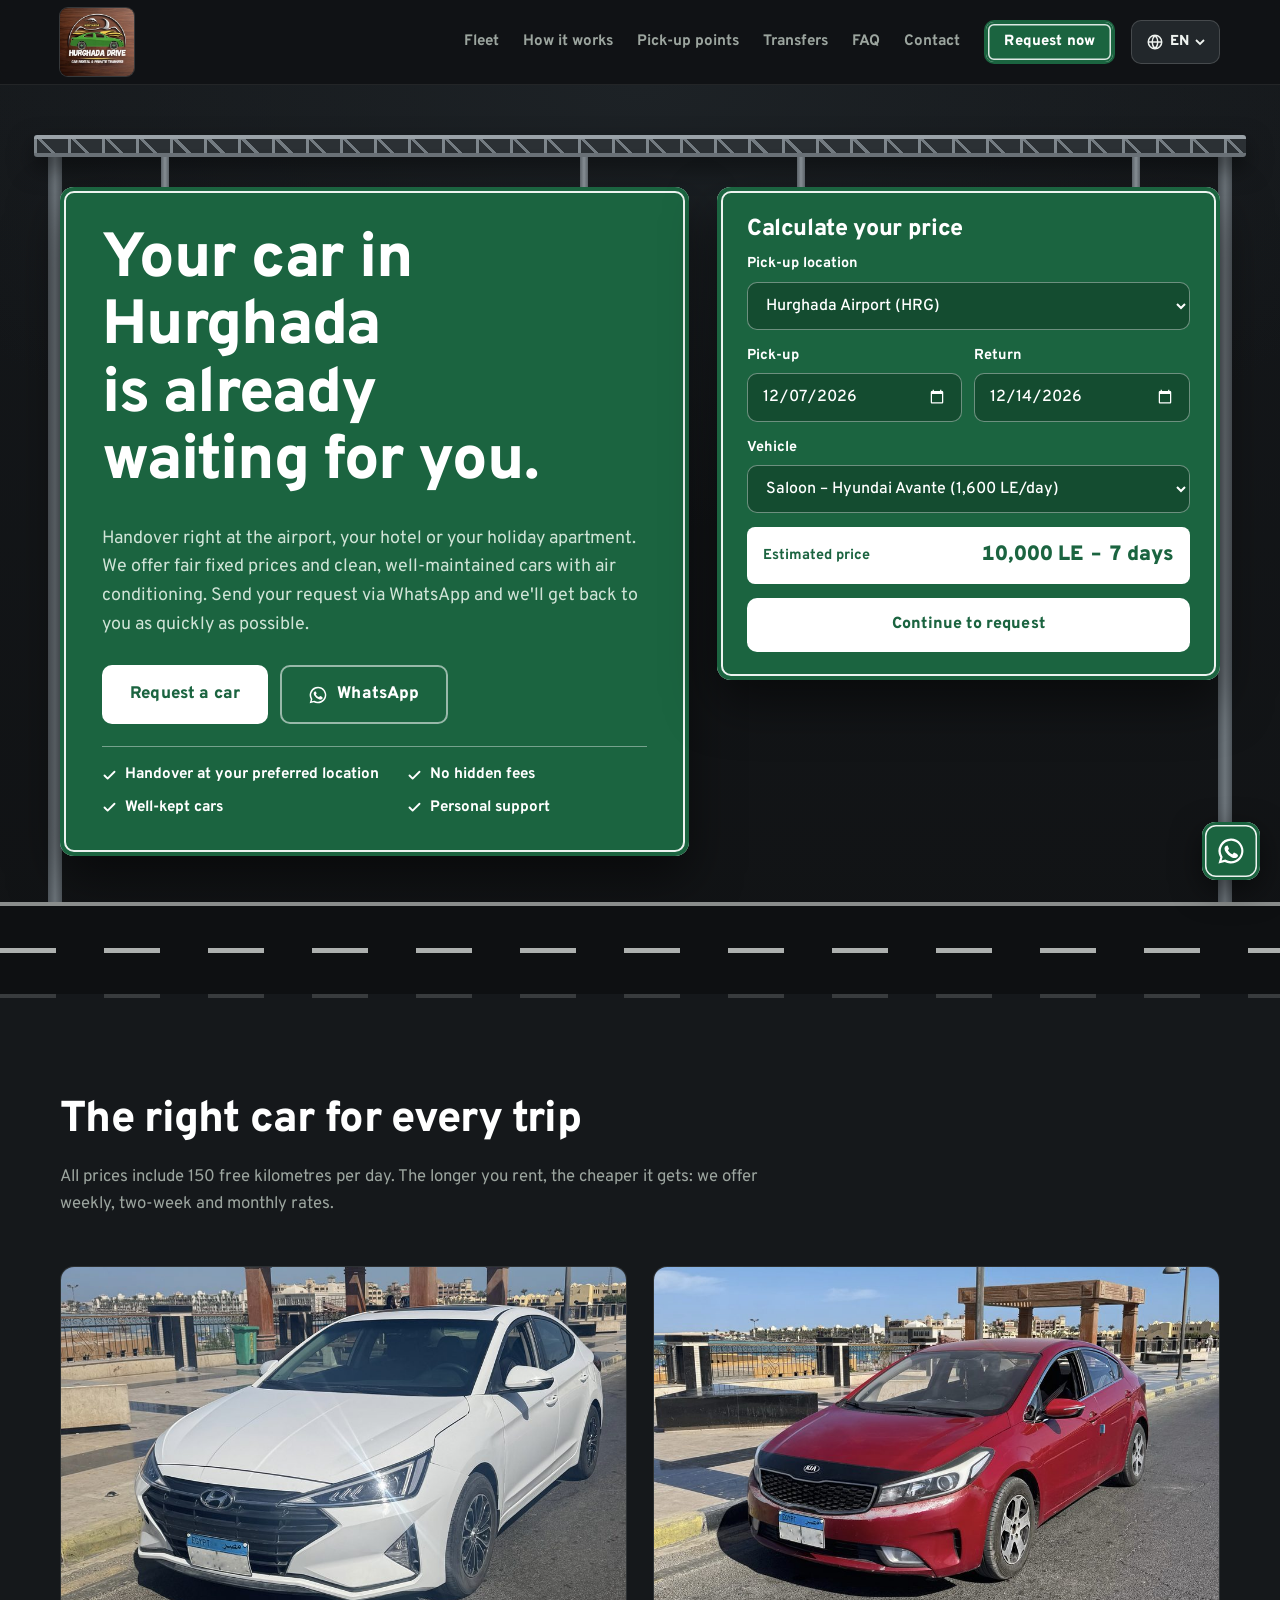
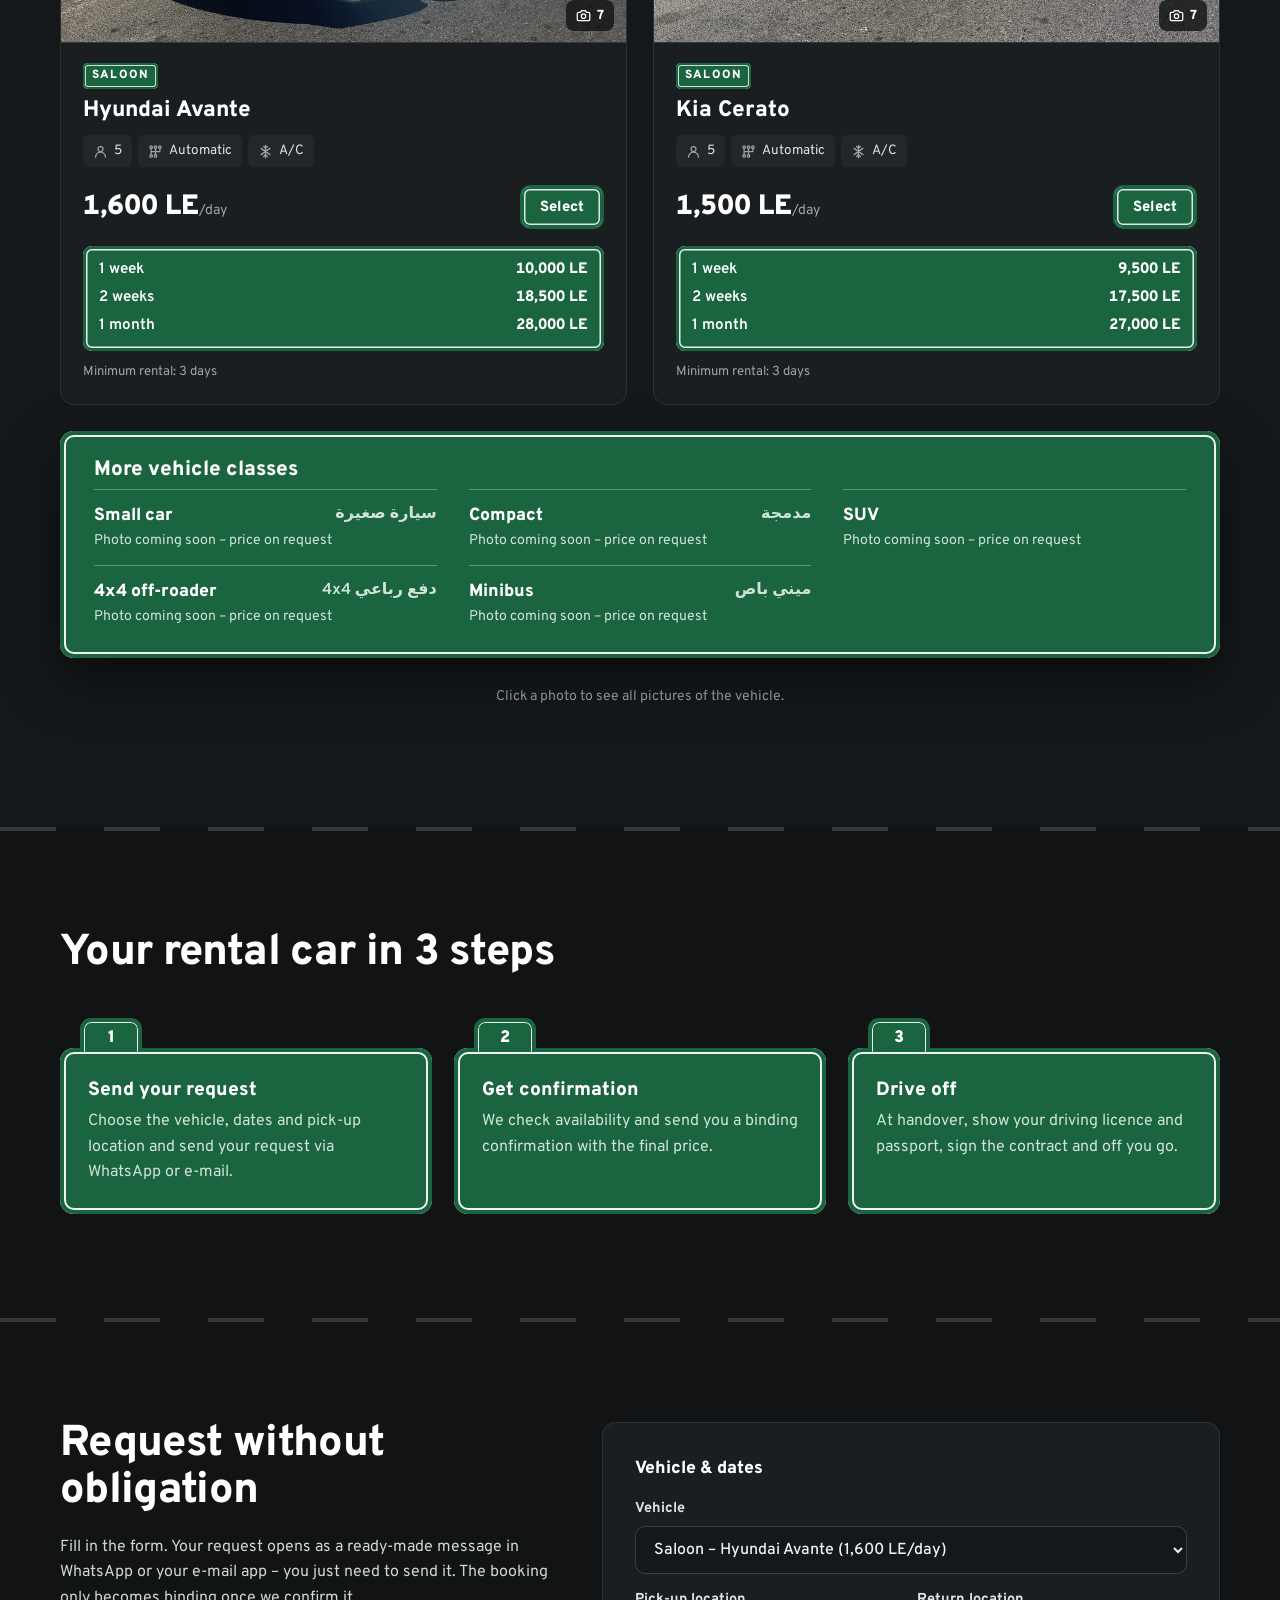
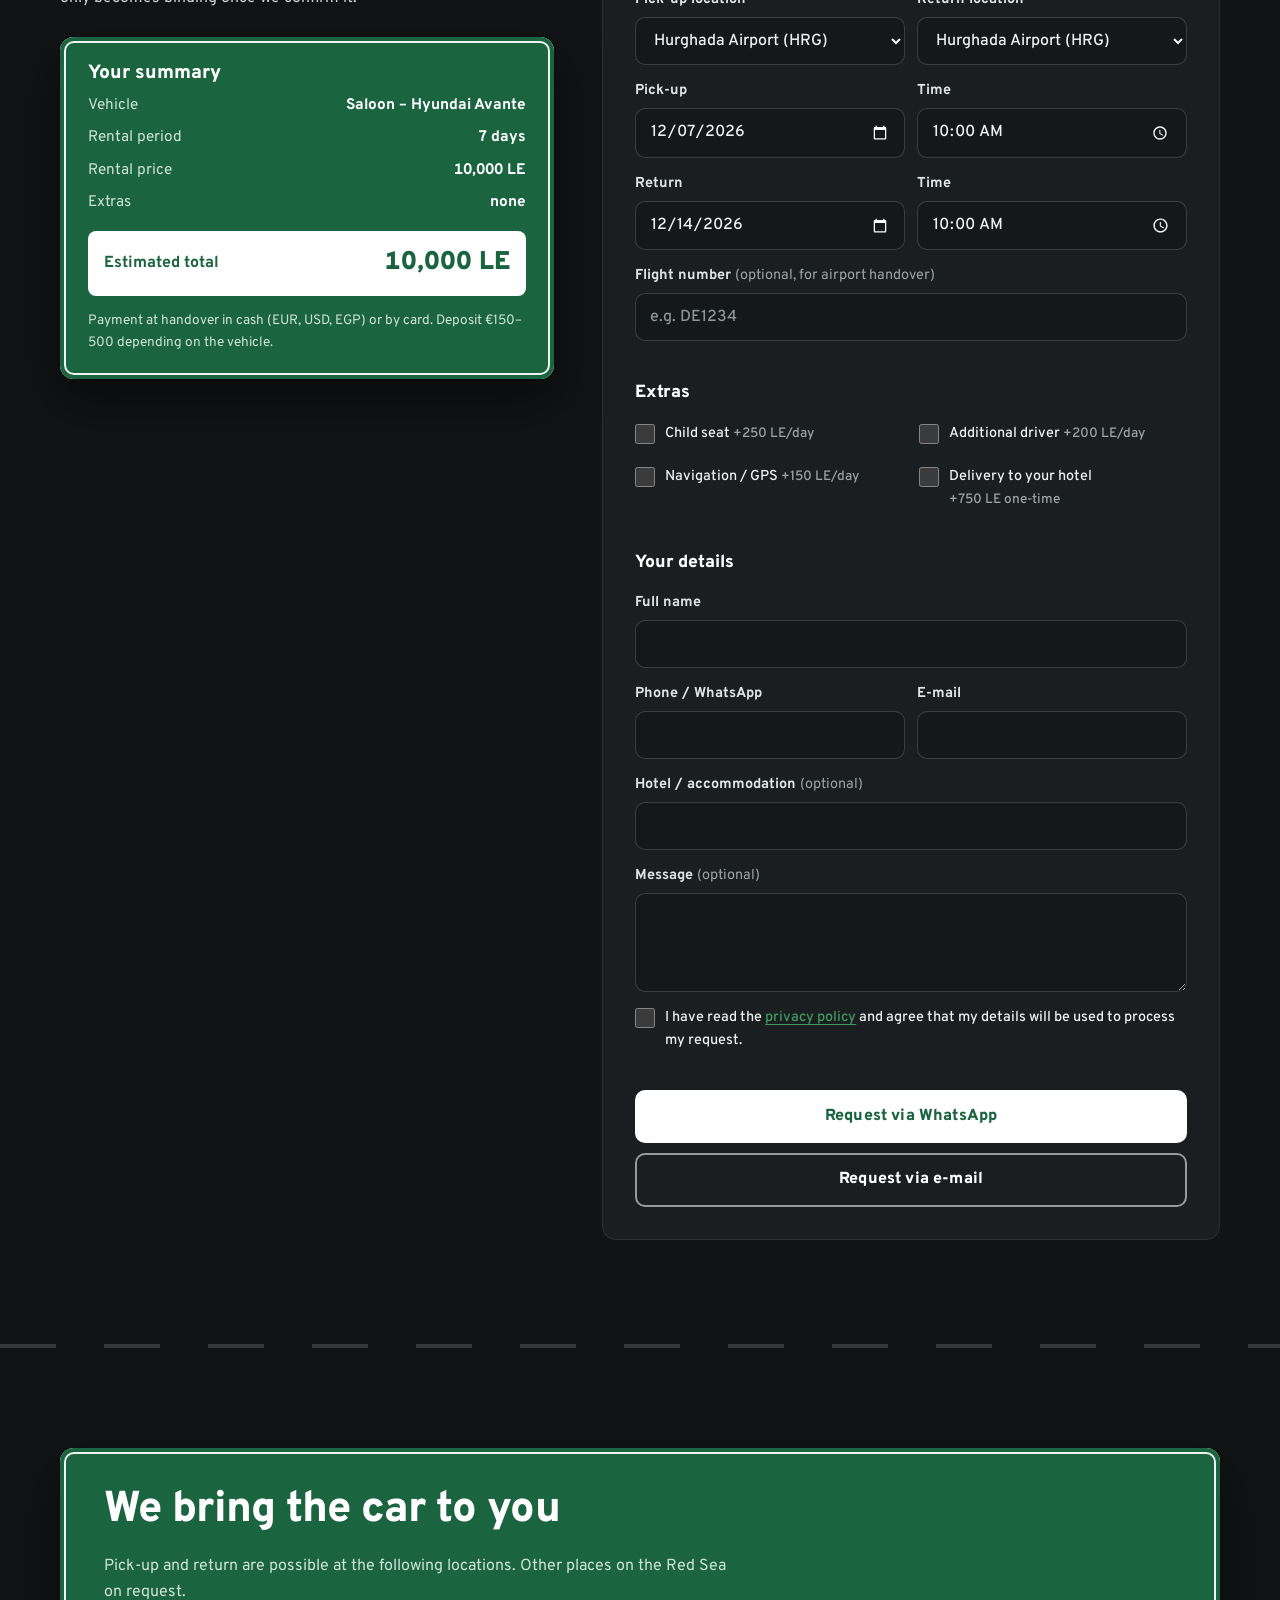
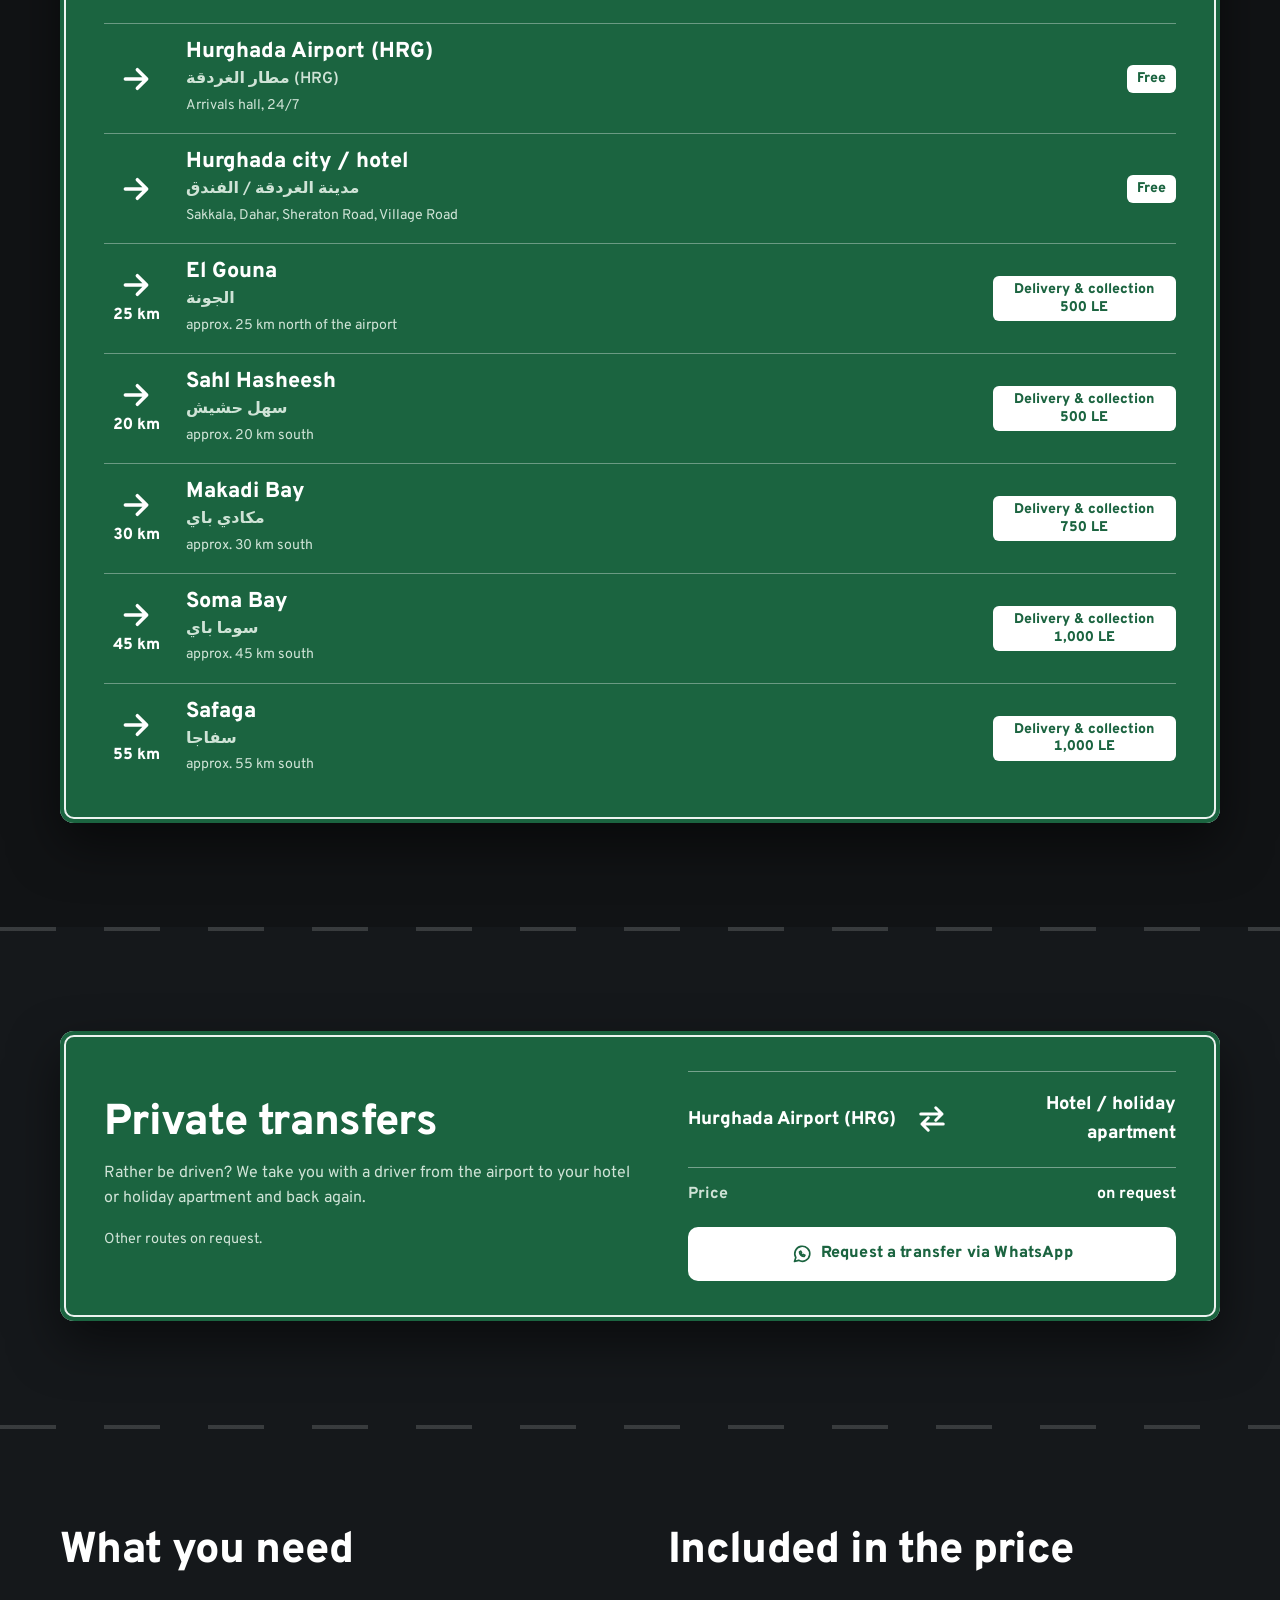
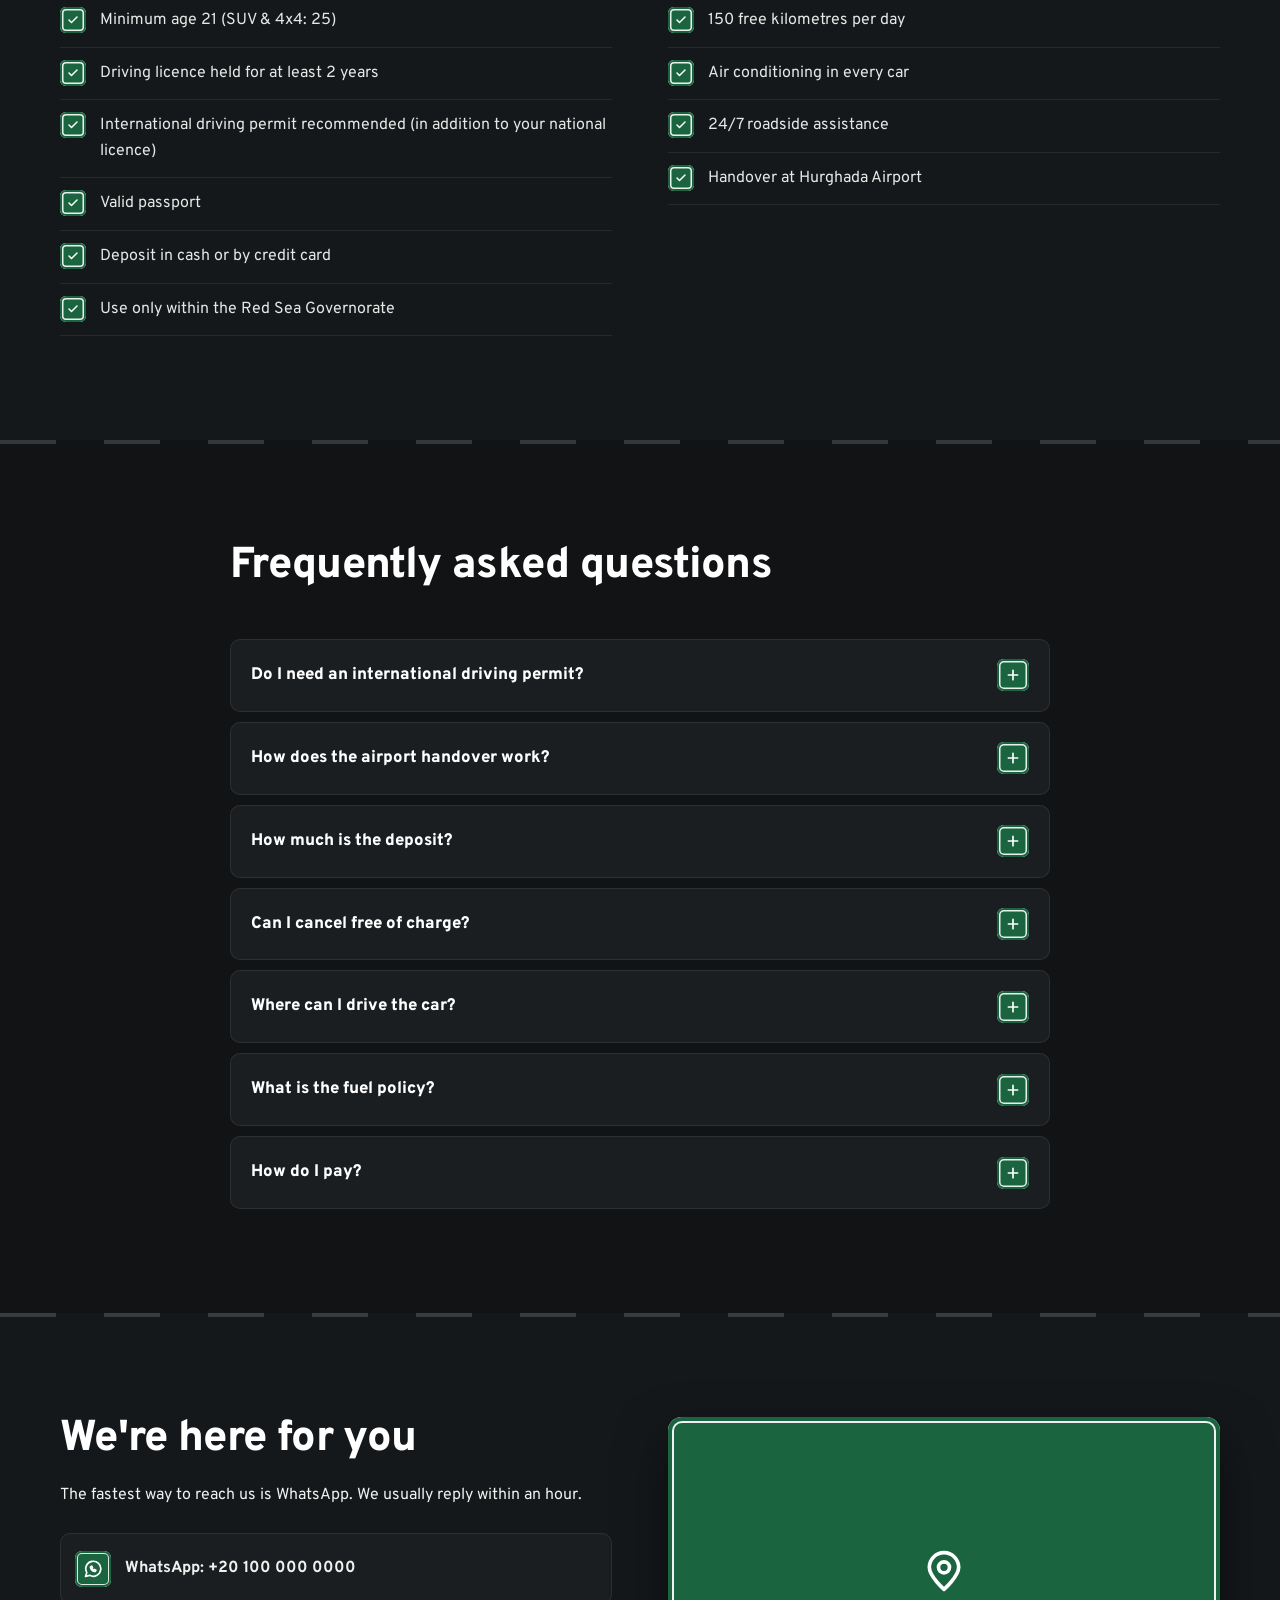
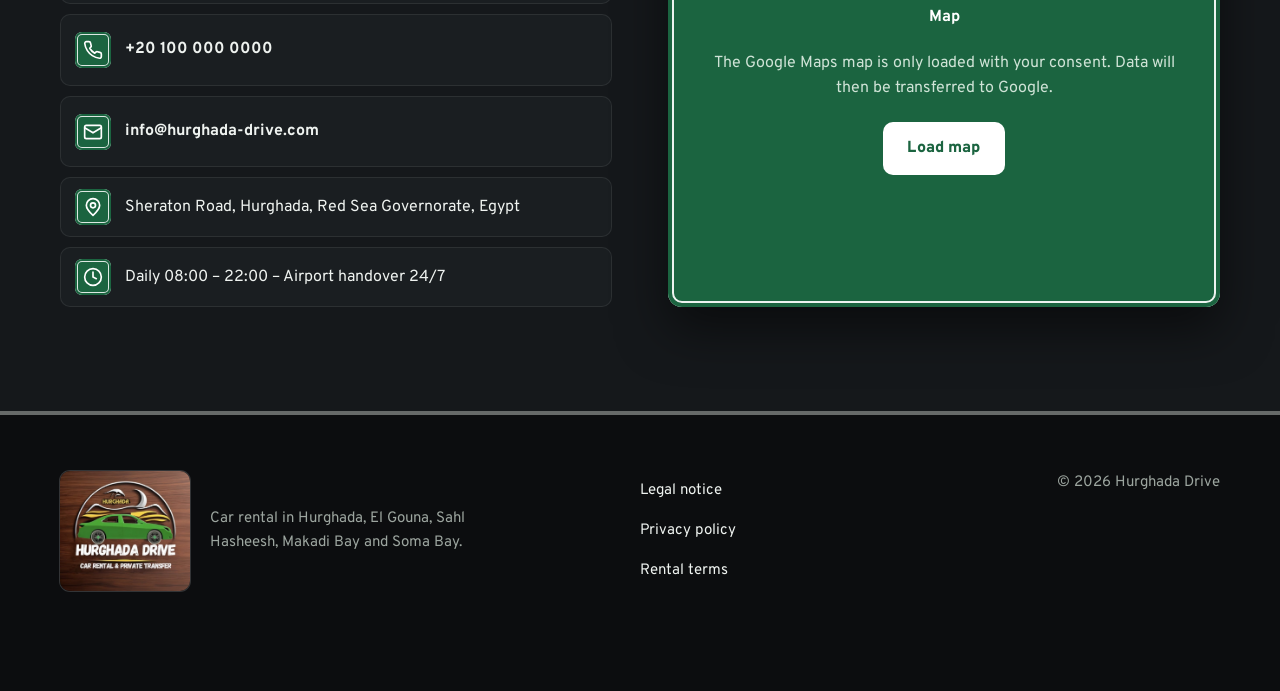
==== commit bfc612e8: "Redesign fixes from finish review Fleet shows real cars large plus one sign for upcoming classes; fe" ====
--- a/index.html
+++ b/index.html
@@ -141,6 +141,8 @@
         <ul class="hero-usps">
           <li data-i18n="hero.usp1">Übergabe am Wunschort</li>
           <li data-i18n="hero.usp2">Keine versteckten Kosten</li>
+          <li data-i18n="feat.3t">Gepflegte Autos</li>
+          <li data-i18n="feat.4t">Persönlich erreichbar</li>
         </ul>
       </div>
 
@@ -168,31 +170,6 @@
     <div class="road" aria-hidden="true"></div>
   </section>
 
-  <!-- ================= VORTEILE ================= -->
-  <section class="section features">
-    <div class="container grid-4">
-      <article class="feature">
-        <div class="feature-icon tile"><svg class="icon" aria-hidden="true"><use href="#i-plane"/></svg></div>
-        <h3 data-i18n="feat.1t">Übergabe am Flughafen</h3>
-        <p data-i18n="feat.1d">Wir warten mit Namensschild in der Ankunftshalle, auch bei Landungen mitten in der Nacht.</p>
-      </article>
-      <article class="feature">
-        <div class="feature-icon tile"><svg class="icon" aria-hidden="true"><use href="#i-tag"/></svg></div>
-        <h3 data-i18n="feat.2t">Festpreise</h3>
-        <p data-i18n="feat.2d">Der Preis, den wir dir nennen, ist der Endpreis. Ohne Zusatzgebühren am Schalter.</p>
-      </article>
-      <article class="feature">
-        <div class="feature-icon tile"><svg class="icon" aria-hidden="true"><use href="#i-sparkle"/></svg></div>
-        <h3 data-i18n="feat.3t">Gepflegte Autos</h3>
-        <p data-i18n="feat.3d">Saubere und gut gewartete Autos, alle mit Klimaanlage.</p>
-      </article>
-      <article class="feature">
-        <div class="feature-icon tile"><svg class="icon" aria-hidden="true"><use href="#i-chat"/></svg></div>
-        <h3 data-i18n="feat.4t">Persönlich erreichbar</h3>
-        <p data-i18n="feat.4d">Während der Miete erreichst du uns per WhatsApp – auf Deutsch, Englisch und Arabisch.</p>
-      </article>
-    </div>
-  </section>
 
   <!-- ================= FLOTTE ================= -->
   <section class="section section-alt" id="flotte">
@@ -202,6 +179,10 @@
         <p data-i18n="fleet.lead">Alle Preise inklusive 150 Freikilometern pro Tag. Je länger du mietest, desto günstiger wird es: Wir haben Wochen-, Zwei-Wochen- und Monatspreise.</p>
       </header>
       <div class="fleet-grid" id="fleet-grid"><!-- wird per JS aus config.js befüllt --></div>
+      <div class="sign sign-more" id="fleet-more" hidden>
+        <h3 data-i18n="fleet.more">Weitere Fahrzeugklassen</h3>
+        <ul class="more-list" id="fleet-more-list"></ul>
+      </div>
       <p class="note" data-i18n="fleet.note">Klicke auf ein Foto, um alle Bilder des Fahrzeugs zu sehen.</p>
     </div>
   </section>
@@ -319,7 +300,7 @@
         <p class="form-error" id="form-error" role="alert" hidden></p>
 
         <div class="form-actions">
-          <button type="submit" class="btn btn-whatsapp btn-block" data-channel="whatsapp" data-i18n="btn.wa">Per WhatsApp anfragen</button>
+          <button type="submit" class="btn btn-white btn-block" data-channel="whatsapp" data-i18n="btn.wa">Per WhatsApp anfragen</button>
           <button type="submit" class="btn btn-outline btn-block" data-channel="email" data-i18n="btn.mail">Per E-Mail anfragen</button>
         </div>
       </form>
@@ -342,7 +323,7 @@
   <!-- ================= TRANSFERS ================= -->
   <section class="section section-alt" id="transfer">
     <div class="container transfer">
-      <div class="sign sign-tourist">
+      <div class="sign sign-transfer">
         <div>
           <h2 data-i18n="tr.title">Private Transfers</h2>
           <p data-i18n="tr.lead">Lieber fahren lassen? Wir bringen dich mit Fahrer vom Flughafen zu deinem Hotel oder deiner Ferienwohnung und wieder zurück.</p>
@@ -443,10 +424,11 @@
           <li><svg class="icon" aria-hidden="true"><use href="#i-clock"/></svg><span data-config="openingHours"></span></li>
         </ul>
       </div>
-      <div class="map-placeholder card" id="map">
+      <div class="map-placeholder sign" id="map">
+        <svg class="icon map-pin" aria-hidden="true"><use href="#i-pin"/></svg>
         <p><strong data-i18n="map.title">Karte</strong></p>
         <p data-i18n="map.text">Die Google-Maps-Karte wird erst nach deiner Zustimmung geladen. Dabei werden Daten an Google übertragen.</p>
-        <button type="button" class="btn btn-outline" id="load-map" data-i18n="map.btn">Karte laden</button>
+        <button type="button" class="btn btn-white" id="load-map" data-i18n="map.btn">Karte laden</button>
       </div>
     </div>
   </section>
--- a/css/style.css
+++ b/css/style.css
@@ -39,8 +39,6 @@
   --sign-deep: #134d31;
   --sign-ink: #ffffff;
   --sign-soft: #cfe3d6;      /* Nebenschrift auf Grün */
-  --tourist: #6b4428;        /* braunes Touristenschild (Holz aus dem Logo) */
-  --tourist-soft: #ead8c6;
   --steel: #7b838a;
   --steel-dark: #444b51;
   --accent: #3f9a5f;         /* Grün auf Asphalt (Text, Fokus) */
@@ -90,7 +88,6 @@
 .sign { position: relative; background: var(--sign); color: var(--sign-ink); border-radius: var(--radius); box-shadow: var(--sign-rim), var(--shadow); padding: 34px 36px; }
 .sign h1, .sign h2, .sign h3, .sign legend, .sign label { color: #fff; }
 .sign p { color: var(--sign-soft); }
-.sign-tourist { --sign: var(--tourist); --sign-soft: var(--tourist-soft); box-shadow: inset 0 0 0 4px var(--tourist), inset 0 0 0 6px rgba(255,255,255,.92), var(--shadow); }
 /* kleines Schild als Symbolfeld */
 .tile { display: inline-grid; place-items: center; width: 52px; height: 52px; flex: none; border-radius: 9px; background: var(--sign); color: #fff;
   box-shadow: inset 0 0 0 3px var(--sign), inset 0 0 0 4.5px rgba(255,255,255,.92); }
@@ -105,6 +102,7 @@
 .btn-accent { background: var(--sign); color: #fff; box-shadow: inset 0 0 0 2px var(--sign), inset 0 0 0 3.5px rgba(255,255,255,.85); }
 /* auf einem Schild: weiße Tafel mit grüner Schrift */
 .sign .btn-accent, .btn-white { background: #fff; color: var(--sign); box-shadow: none; }
+.btn-white .icon { color: var(--sign); }
 .btn-ghost, .btn-outline { background: transparent; color: #fff; border-color: rgba(255,255,255,.55); }
 .btn-whatsapp { background: var(--wa); color: #06210f; }
 .btn-small { min-height: 44px; padding: 8px 18px; font-size: .92rem; }
@@ -157,9 +155,10 @@
 /* Träger */
 .hero-inner::before { content: ""; position: absolute; top: 22px; left: -6px; right: -6px; height: 22px; border-radius: 3px; z-index: -1;
   background:
-    repeating-linear-gradient(60deg, transparent 0 9px, rgba(0,0,0,.35) 9px 11px),
-    repeating-linear-gradient(-60deg, transparent 0 9px, rgba(0,0,0,.35) 9px 11px),
-    linear-gradient(180deg, #8d959c, #5b6268); box-shadow: 0 10px 24px rgba(0,0,0,.5); }
+    linear-gradient(180deg, #9aa2a8 0 4px, transparent 4px calc(100% - 4px), #6a7177 calc(100% - 4px)),
+    repeating-linear-gradient(90deg, #7d858b 0 3px, transparent 3px 34px),
+    repeating-linear-gradient(45deg, transparent 0 15px, #737b81 15px 18px, transparent 18px 24px),
+    #2b3034; box-shadow: 0 10px 24px rgba(0,0,0,.5); }
 /* Pfosten */
 .gantry-posts { position: absolute; top: 22px; bottom: -400px; left: -6px; right: -6px; z-index: -2; pointer-events: none;
   border-inline: 14px solid transparent;
@@ -173,7 +172,7 @@
 .sign-main h1 { max-width: 14ch; }
 .lead { font-size: 1.12rem; max-width: 36em; }
 .hero-cta { display: flex; flex-wrap: wrap; gap: 12px; margin: 26px 0 22px; }
-.hero-usps { list-style: none; padding: 16px 0 0; margin: 0; display: flex; flex-wrap: wrap; gap: 8px 24px; font-weight: 700; font-size: .95rem; color: #fff; border-top: 1.5px solid rgba(255,255,255,.4); }
+.hero-usps { list-style: none; padding: 16px 0 0; margin: 0; display: grid; grid-template-columns: repeat(2, max-content); gap: 8px 28px; font-weight: 700; font-size: .95rem; color: #fff; border-top: 1.5px solid rgba(255,255,255,.4); }
 .hero-usps li { display: inline-flex; align-items: center; gap: 8px; }
 .hero-usps li::before { content: ""; width: 15px; height: 15px; flex: none; background: #fff; -webkit-mask: var(--i-check) center / contain no-repeat; mask: var(--i-check) center / contain no-repeat; }
 
@@ -219,24 +218,26 @@
 
 /* ===== Sections ===== */
 .section { padding: 104px 0; position: relative; }
-.section-alt { background: var(--bg-2); border-block: 1px solid var(--line); }
+.section-alt { background: var(--bg-2); }
+main > .section:not(:first-child)::before { content: ""; position: absolute; top: 0; left: 0; right: 0; height: 4px;
+  background: repeating-linear-gradient(90deg, rgba(240,244,241,.16) 0 56px, transparent 56px 104px); }
 .section-dark { background: var(--bg); }
 .section-head { max-width: 720px; margin: 0 0 48px; }
 .section-head p:last-child { color: var(--muted); font-size: 1.05rem; }
 .grid-4 { display: grid; grid-template-columns: repeat(4, 1fr); gap: 20px; }
 .grid-2 { display: grid; grid-template-columns: 1fr 1fr; gap: 56px; }
 
-/* Vorteile: Piktogramm-Schilder am Straßenrand */
-.features { padding: 64px 0 88px; }
-.features .grid-4 { gap: 28px; }
-.feature { display: grid; grid-template-columns: auto 1fr; grid-template-rows: auto 1fr; gap: 4px 16px; align-items: start; }
-.feature-icon { grid-row: span 2; }
-.feature-icon .icon { width: 26px; height: 26px; }
-.feature h3 { font-size: 1.08rem; margin: 4px 0 2px; }
-.feature p { color: var(--muted); margin: 0; font-size: .95rem; grid-column: 2; }
 
 /* ===== Flotte ===== */
-.fleet-grid { display: grid; grid-template-columns: repeat(3, 1fr); gap: 22px; }
+.fleet-grid { display: grid; grid-template-columns: repeat(2, 1fr); gap: 26px; }
+.sign-more { margin-top: 26px; padding: 28px 34px 18px; }
+.sign-more h3 { font-size: 1.3rem; margin-bottom: 8px; }
+.more-list { list-style: none; margin: 0; padding: 0; display: grid; grid-template-columns: repeat(auto-fill, minmax(260px, 1fr)); column-gap: 32px; }
+.more-list li { display: grid; grid-template-columns: 1fr auto; gap: 0 12px; padding: 12px 0; border-top: 1.5px solid rgba(255,255,255,.3); }
+.more-name { font-weight: 800; font-size: 1.1rem; color: #fff; }
+.more-alt, .dir-alt { unicode-bidi: plaintext; }
+.more-alt { justify-self: end; color: var(--sign-soft); font-weight: 600; }
+.more-note { grid-column: 1 / -1; font-size: .88rem; color: var(--sign-soft); }
 .car { overflow: hidden; display: flex; flex-direction: column; transition: transform 220ms var(--ease-out), border-color 200ms ease, box-shadow 220ms ease; }
 .car-img { position: relative; aspect-ratio: 3 / 2; display: grid; place-items: center; background: radial-gradient(70% 80% at 50% 85%, #2a3034 0%, var(--surface-2) 55%, var(--surface) 100%); padding: 28px 28px 10px; border-bottom: 1px solid var(--line); }
 .car-img.is-placeholder svg { opacity: .45; }
@@ -320,26 +321,26 @@
 .sign-dir { padding: 40px 44px 30px; }
 .dir-head { max-width: 640px; margin-bottom: 18px; }
 .dir-list { list-style: none; margin: 0; padding: 0; }
-.dir-row { display: grid; grid-template-columns: 40px 1fr auto auto; align-items: center; gap: 18px; padding: 16px 0; border-top: 1.5px solid rgba(255,255,255,.35); }
+.dir-row { display: grid; grid-template-columns: 64px 1fr auto; align-items: center; gap: 18px; padding: 16px 0; border-top: 1.5px solid rgba(255,255,255,.35); }
 .dir-arrow .icon { width: 32px; height: 32px; stroke-width: 2.6; }
 [dir="rtl"] .dir-arrow .icon { transform: scaleX(-1); }
 .dir-name { display: block; font-size: 1.35rem; font-weight: 800; line-height: 1.15; color: #fff; }
 .dir-alt { display: block; unicode-bidi: isolate; text-align: start; font-size: 1rem; font-weight: 600; color: var(--sign-soft); margin-top: 2px; }
 .dir-info { display: block; font-size: .88rem; color: var(--sign-soft); margin-top: 2px; }
-.dir-km { font-size: 1.3rem; font-weight: 800; white-space: nowrap; }
+.dir-arrow { display: flex; flex-direction: column; align-items: center; gap: 2px; }
+.dir-km { font-size: 1rem; font-weight: 800; white-space: nowrap; }
 .dir-fee { justify-self: end; max-width: 13em; text-align: center; font-size: .88rem; line-height: 1.25; font-weight: 800; background: #fff; color: var(--sign); border-radius: 6px; padding: 5px 10px; }
 
 /* ===== Transfers: braunes Touristenschild ===== */
 .transfer { display: grid; grid-template-columns: 1fr; }
-.sign-tourist { padding: 40px 44px; display: grid; grid-template-columns: 1.1fr 1fr; gap: 20px 48px; align-items: center; }
-.sign-tourist h2 { margin-bottom: .3em; }
+.sign-transfer { padding: 40px 44px; display: grid; grid-template-columns: 1.1fr 1fr; gap: 20px 48px; align-items: center; }
+.sign-transfer h2 { margin-bottom: .3em; }
 .route { display: grid; grid-template-columns: 1fr auto 1fr; align-items: center; gap: 14px; padding: 18px 0; border-block: 1.5px solid rgba(255,255,255,.4); font-size: 1.15rem; font-weight: 800; color: #fff; }
 .route .icon { width: 30px; height: 30px; stroke-width: 2.4; }
 .route-end:last-child { text-align: end; }
-.route-price { display: flex; justify-content: space-between; gap: 10px; margin: 14px 0 20px; color: var(--tourist-soft); font-weight: 700; }
+.route-price { display: flex; justify-content: space-between; gap: 10px; margin: 14px 0 20px; color: var(--sign-soft); font-weight: 700; }
 .route-price strong { color: #fff; }
-.sign-tourist .btn-white { color: var(--tourist); }
-.sign-tourist .note-other { font-size: .9rem; margin: 12px 0 0; }
+.sign-transfer .note-other { font-size: .9rem; margin: 12px 0 0; }
 
 .checklist { list-style: none; padding: 0; margin: 0; }
 .checklist li { padding-block: 13px; padding-inline: 40px 0; position: relative; border-bottom: 1px solid var(--line); color: #e3e8e5; }
@@ -361,14 +362,12 @@
 .contact-list { list-style: none; padding: 0; margin: 24px 0 0; display: grid; gap: 10px; }
 .contact-list li { display: flex; gap: 14px; padding: 10px 14px; min-height: 60px; align-items: center; background: var(--surface); border: 1px solid var(--line); border-radius: var(--radius-sm); }
 .contact-list .icon { width: 36px; height: 36px; padding: 8px; border-radius: 7px; background: var(--sign); color: #fff; box-shadow: inset 0 0 0 2px var(--sign), inset 0 0 0 3px rgba(255,255,255,.85); }
-.contact-list a { display: flex; align-items: center; min-height: 44px; flex: 1; text-decoration: none; font-weight: 700; color: var(--text); }
+.contact-list a { display: block; padding-block: 12px; flex: 1; text-decoration: none; font-weight: 700; color: var(--text); }
 .contact-list a:hover { color: #fff; }
-.map-placeholder { min-height: 340px; display: flex; flex-direction: column; align-items: center; justify-content: center; gap: 4px; text-align: center; padding: 30px; color: var(--muted); background:
-  repeating-linear-gradient(0deg, transparent 0 31px, var(--line) 31px 32px),
-  repeating-linear-gradient(90deg, transparent 0 31px, var(--line) 31px 32px),
-  var(--surface); }
+.map-placeholder { min-height: 340px; display: flex; flex-direction: column; align-items: center; justify-content: center; gap: 4px; text-align: center; padding: 34px; }
+.map-pin { width: 44px; height: 44px; color: #fff; margin-bottom: 8px; }
 .map-placeholder strong { color: #fff; }
-.map-loaded { padding: 0; overflow: hidden; }
+.map-loaded { padding: 0; overflow: hidden; background: var(--surface); box-shadow: none; }
 .map-loaded iframe { width: 100%; height: 100%; min-height: 380px; border: 0; }
 
 /* ===== Footer ===== */
@@ -383,7 +382,7 @@
 .site-footer a:hover { color: #fff; }
 .copyright { text-align: end; }
 
-.whatsapp-float { position: fixed; inset-inline-end: 20px; bottom: 20px; width: 58px; height: 58px; border-radius: 50%; background: var(--wa); color: #fff; display: grid; place-items: center; box-shadow: 0 10px 30px rgba(0,0,0,.5); z-index: 60; transition: transform 200ms var(--ease-out); }
+.whatsapp-float { position: fixed; inset-inline-end: 20px; bottom: 20px; width: 58px; height: 58px; border-radius: 14px; background: var(--sign); color: #fff; box-shadow: inset 0 0 0 3px var(--sign), inset 0 0 0 4.5px rgba(255,255,255,.92), 0 10px 30px rgba(0,0,0,.5) !important; display: grid; place-items: center; box-shadow: 0 10px 30px rgba(0,0,0,.5); z-index: 60; transition: transform 200ms var(--ease-out); }
 .whatsapp-float:active { transform: scale(.94); }
 @media (hover: hover) and (pointer: fine) { .whatsapp-float:hover { transform: scale(1.06); } }
 
@@ -413,10 +412,9 @@
   .main-nav .btn { margin-top: 14px; }
 }
 @media (max-width: 1000px) {
-  .hero-inner, .booking, .sign-tourist { grid-template-columns: 1fr; }
+  .hero-inner, .booking, .sign-transfer { grid-template-columns: 1fr; }
   .hero-inner { gap: 52px; }
   /* gestapelte Schilder hängen untereinander */
-  .features .grid-4 { grid-template-columns: 1fr 1fr; }
   .fleet-grid { grid-template-columns: 1fr 1fr; }
   .summary { position: static; }
   .footer-inner { grid-template-columns: 1fr 1fr; }
@@ -429,19 +427,22 @@
   .hero-inner { padding-top: 64px; padding-bottom: 36px; gap: 48px; }
   .hero-inner::before { left: -16px; right: -16px; }
   .gantry-posts { display: none; }
-  .sign, .sign-main, .sign-price, .sign-dir, .sign-tourist { padding: 26px 22px; }
+  .sign, .sign-main, .sign-price, .sign-dir, .sign-transfer { padding: 26px 22px; }
   .lang-btn svg:first-child { display: none; }
   .header-inner { gap: 10px; height: 76px; }
   .logo-img { height: 60px; }
   .main-nav { top: 76px !important; }
-  .features .grid-4, .grid-2, .fleet-grid, .steps, .extras { grid-template-columns: 1fr; }
+  .grid-2, .fleet-grid, .steps, .extras, .hero-usps { grid-template-columns: 1fr; }
   .steps { gap: 40px; }
   .grid-2 { gap: 40px; }
   .row-2 { grid-template-columns: 1fr; gap: 0; }
-  .dir-row { grid-template-columns: 30px 1fr auto; gap: 12px; }
+  .dir-row { grid-template-columns: 52px 1fr; gap: 6px 12px; align-items: start; }
+  .dir-arrow { grid-row: span 2; padding-top: 2px; }
   .dir-arrow .icon { width: 26px; height: 26px; }
-  .dir-km { display: none; }
+  .dir-km { font-size: .9rem; }
+  .dir-fee { grid-column: 2; justify-self: start; max-width: none; }
   .dir-name { font-size: 1.15rem; }
+  .sign-more { padding: 24px 22px 14px; }
   .route { font-size: 1rem; }
   .road { height: 64px; }
   .road::before { top: 28px; }
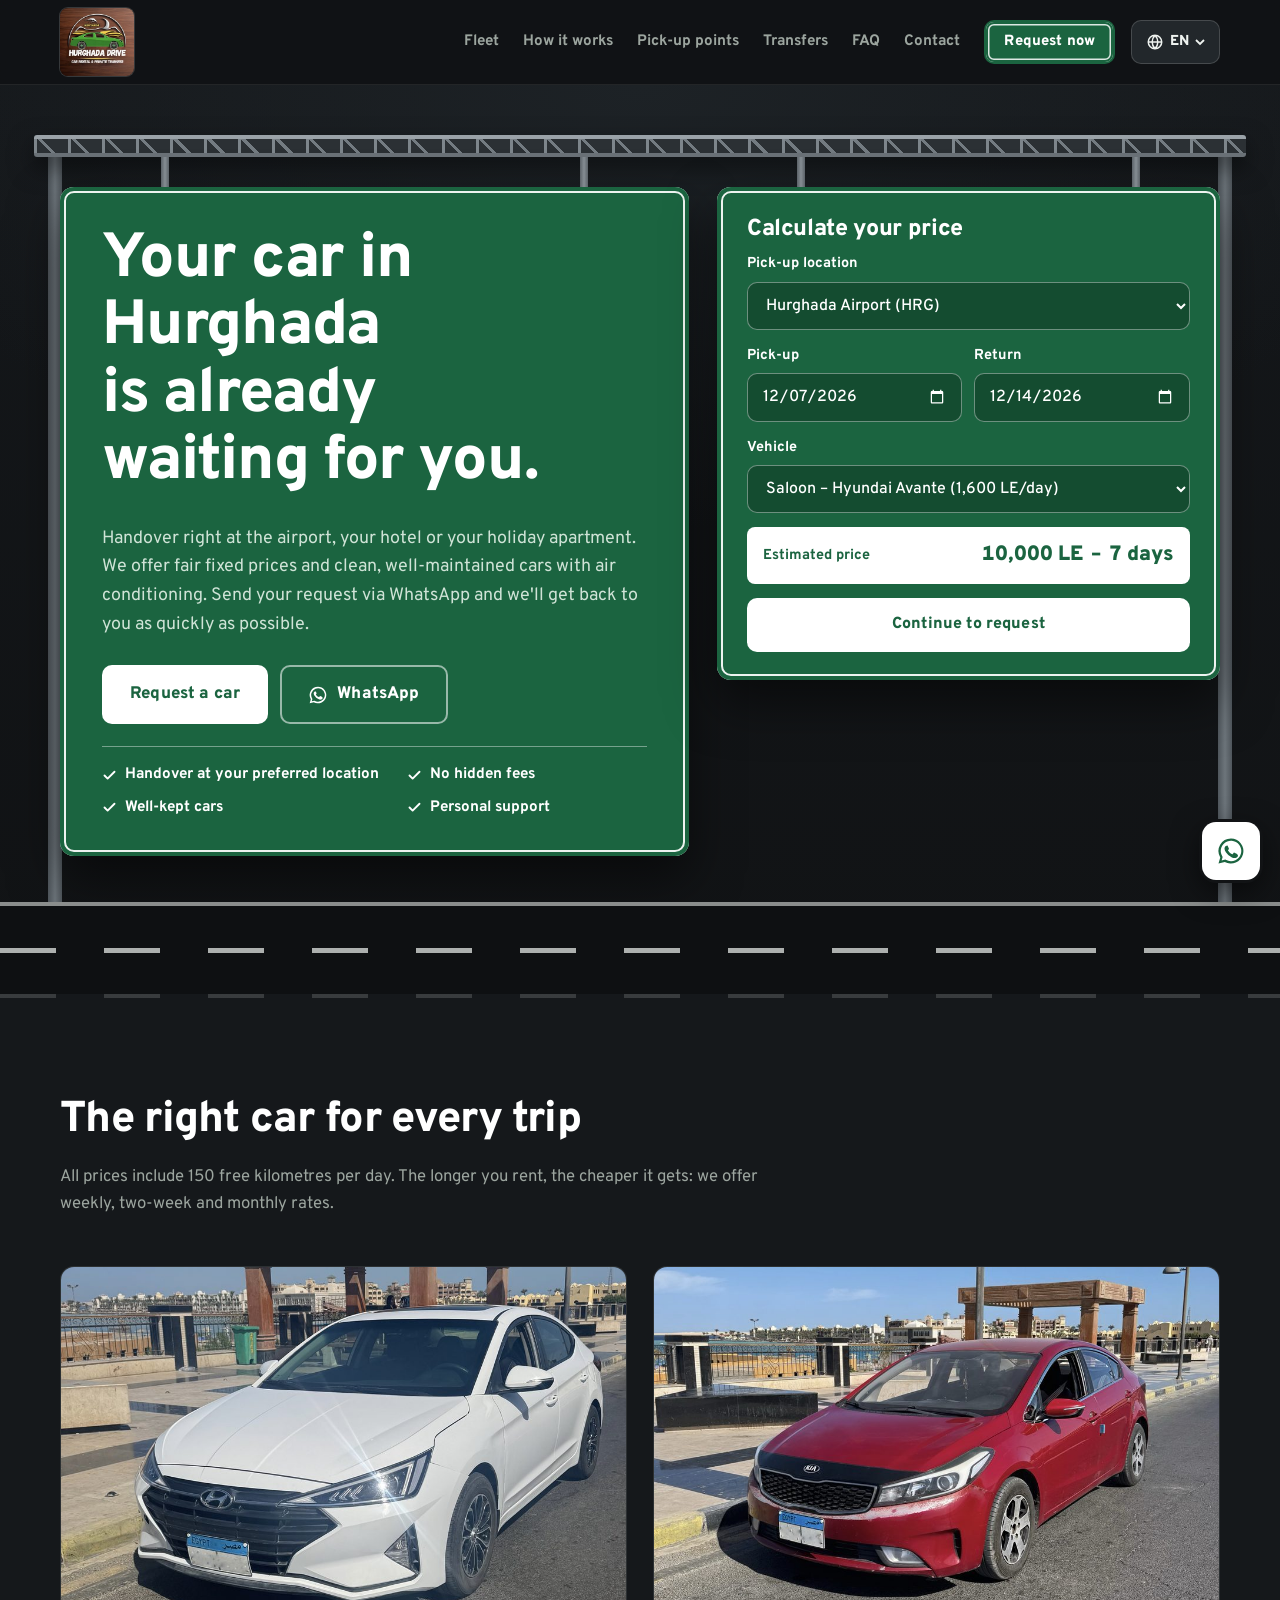
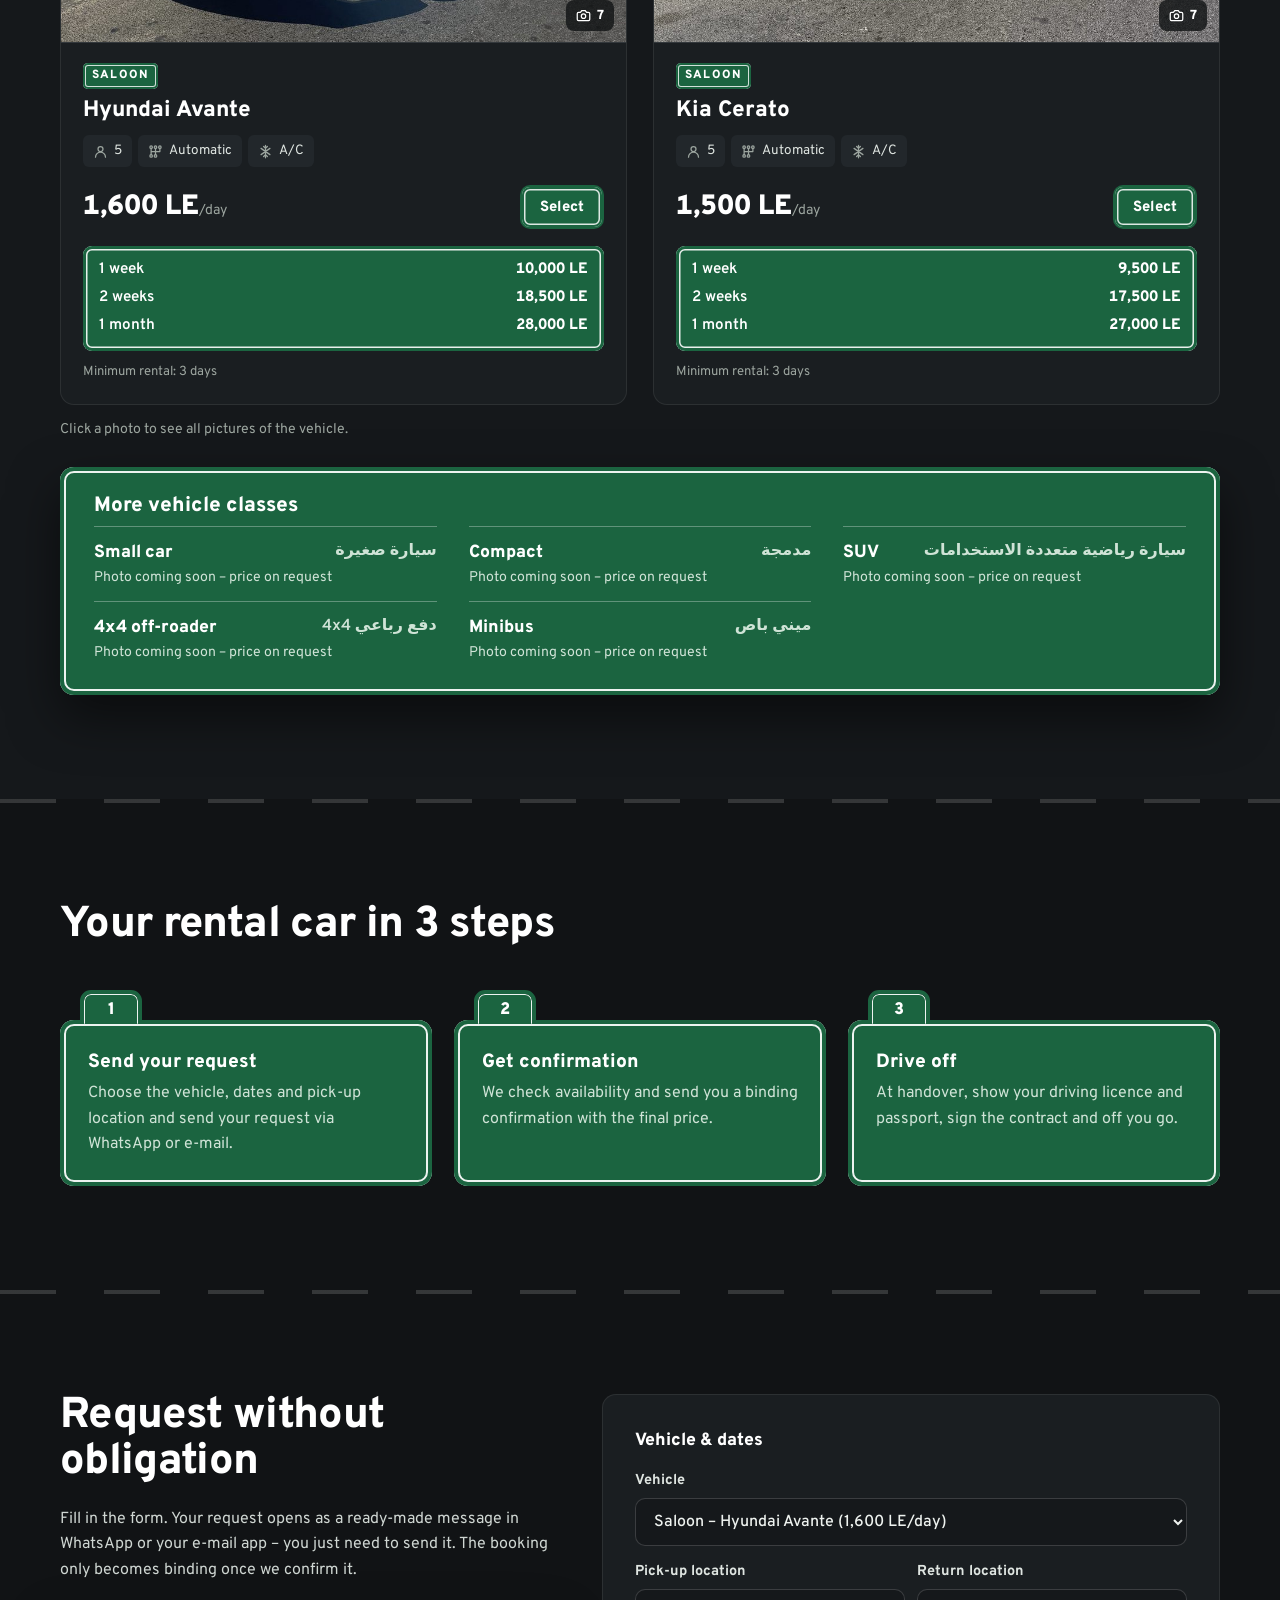
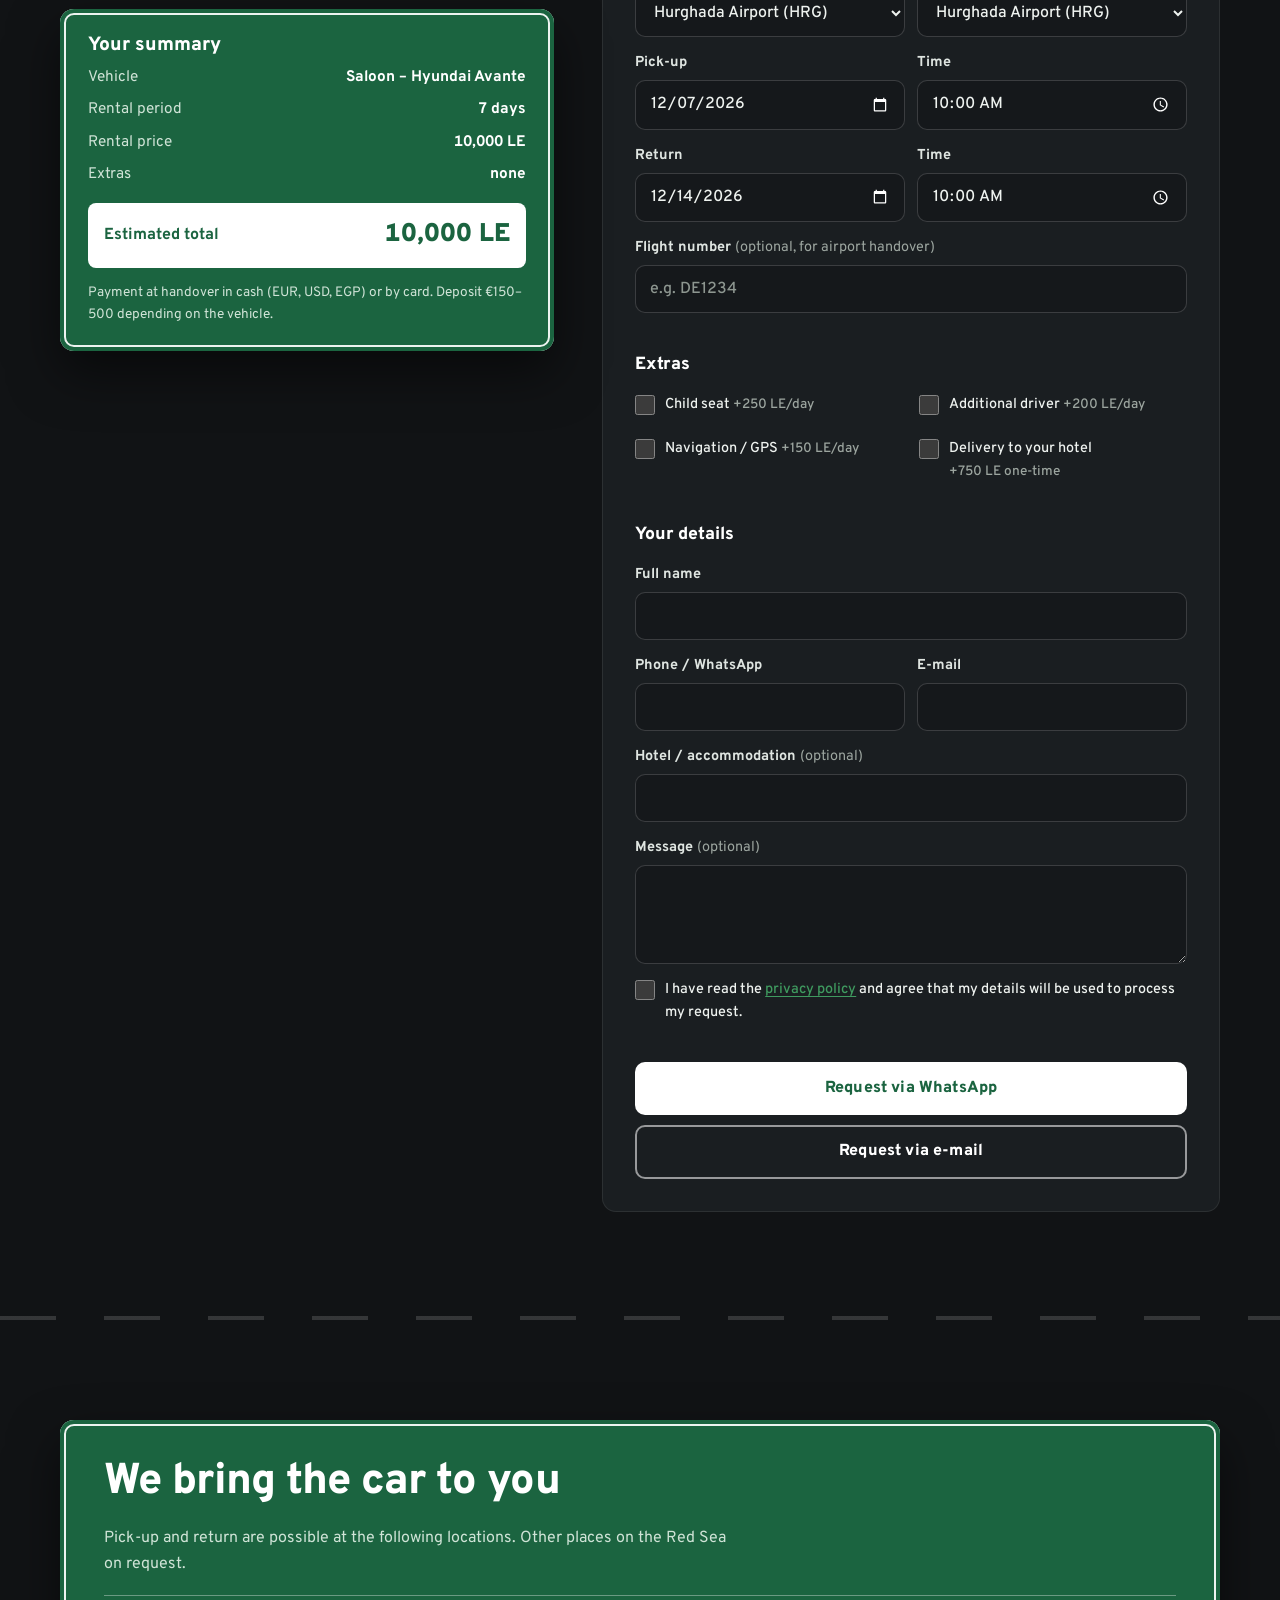
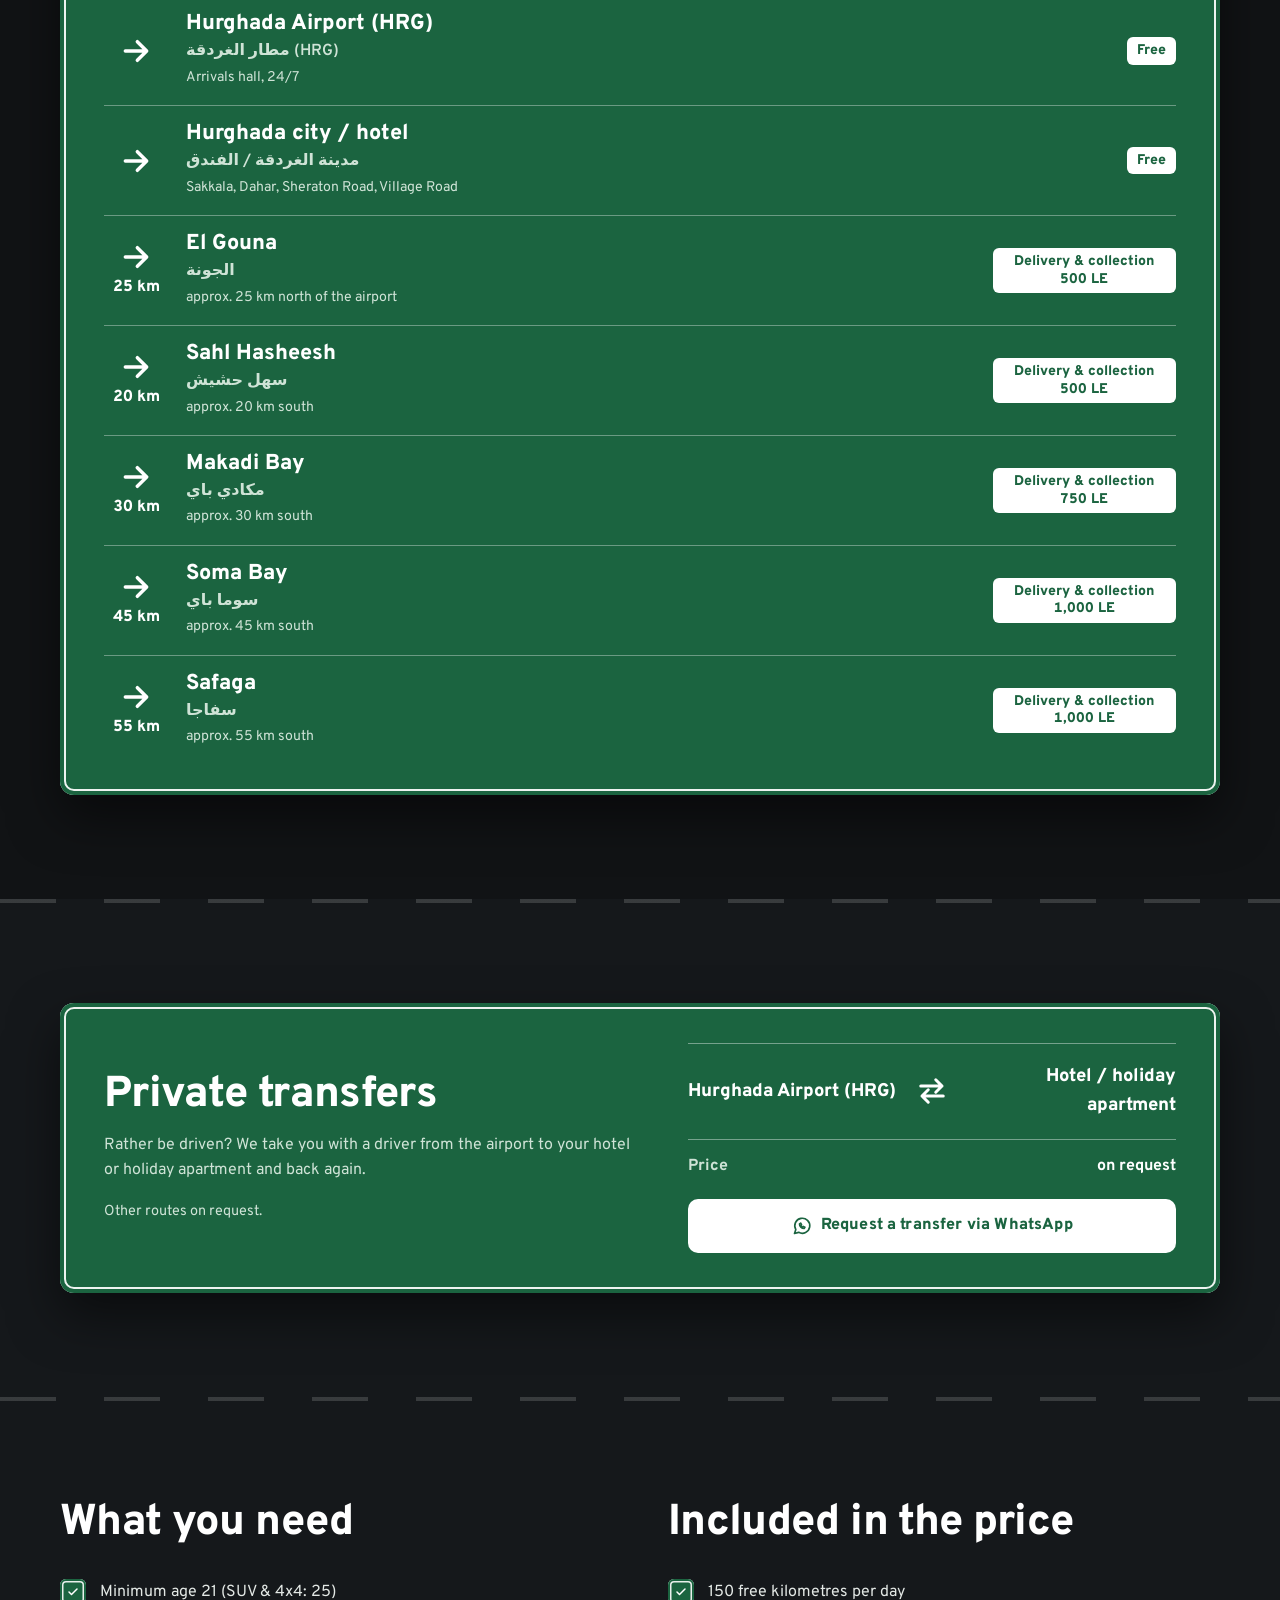
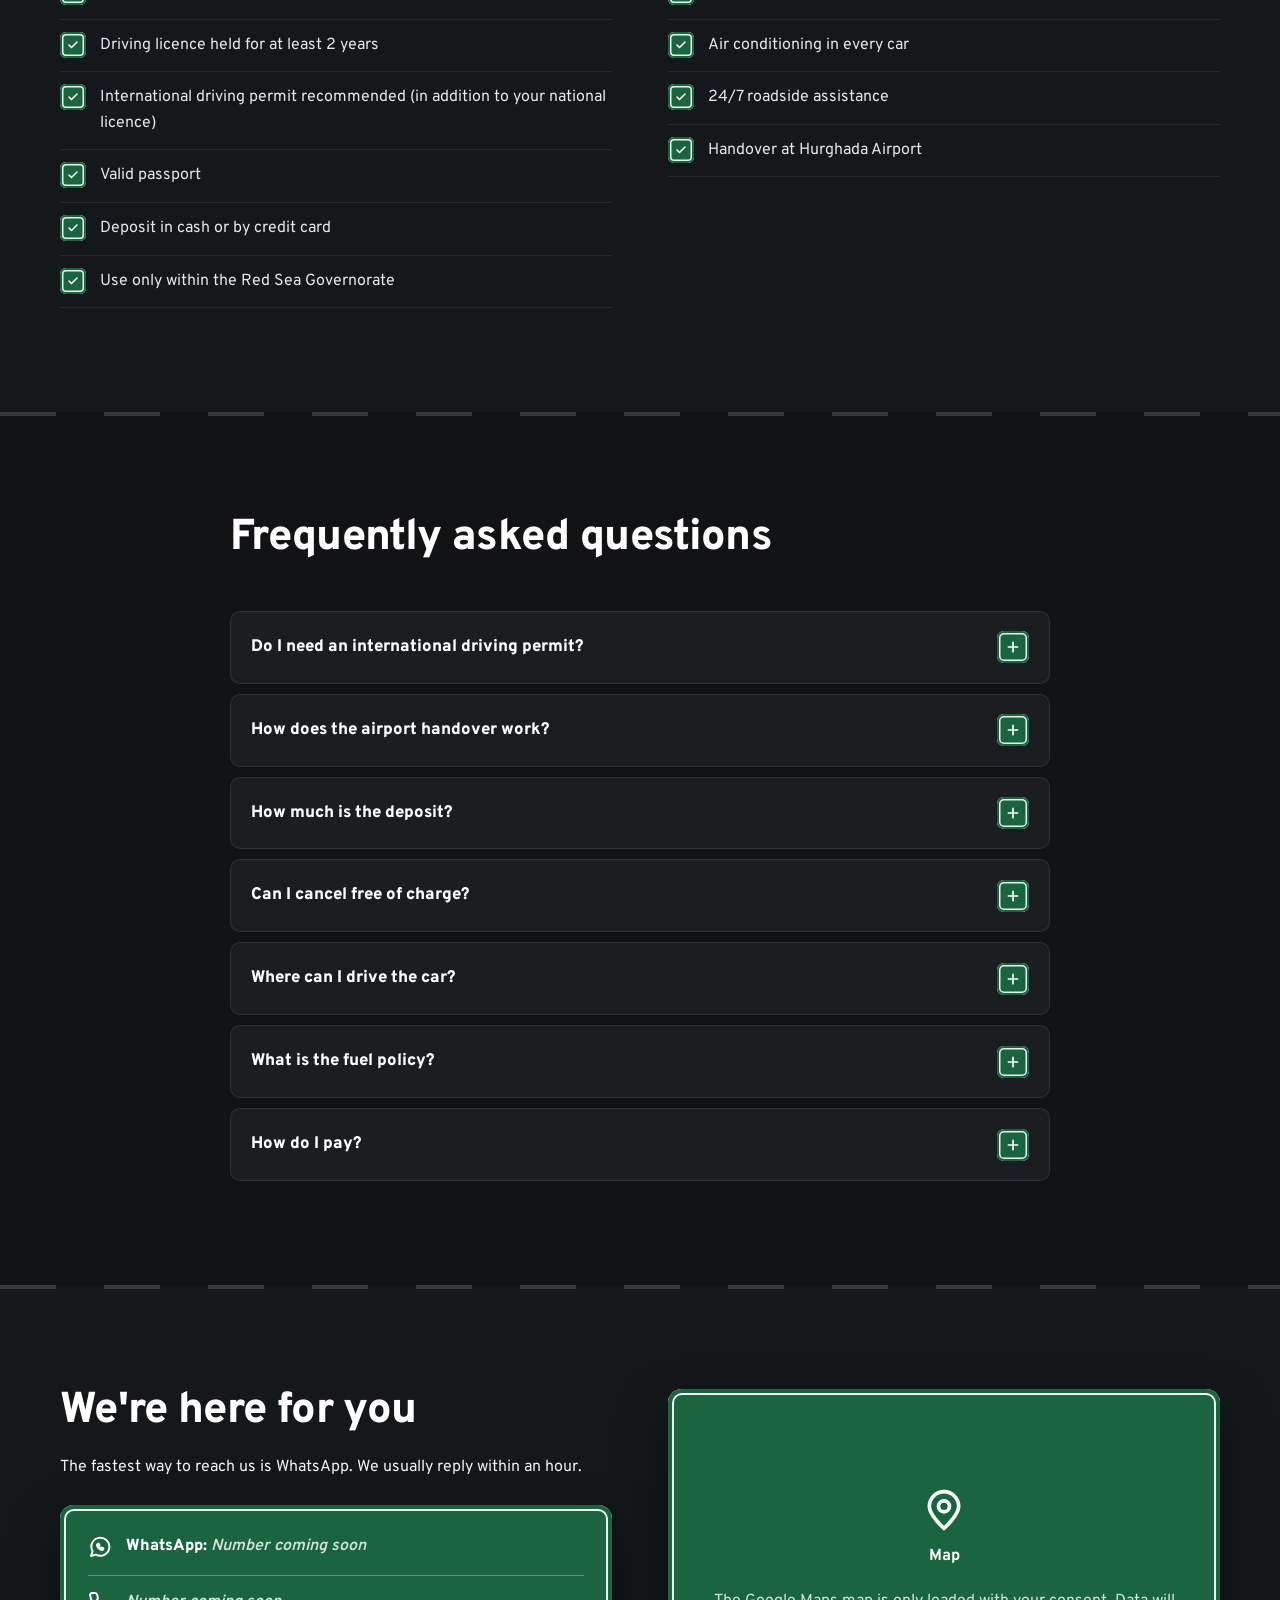
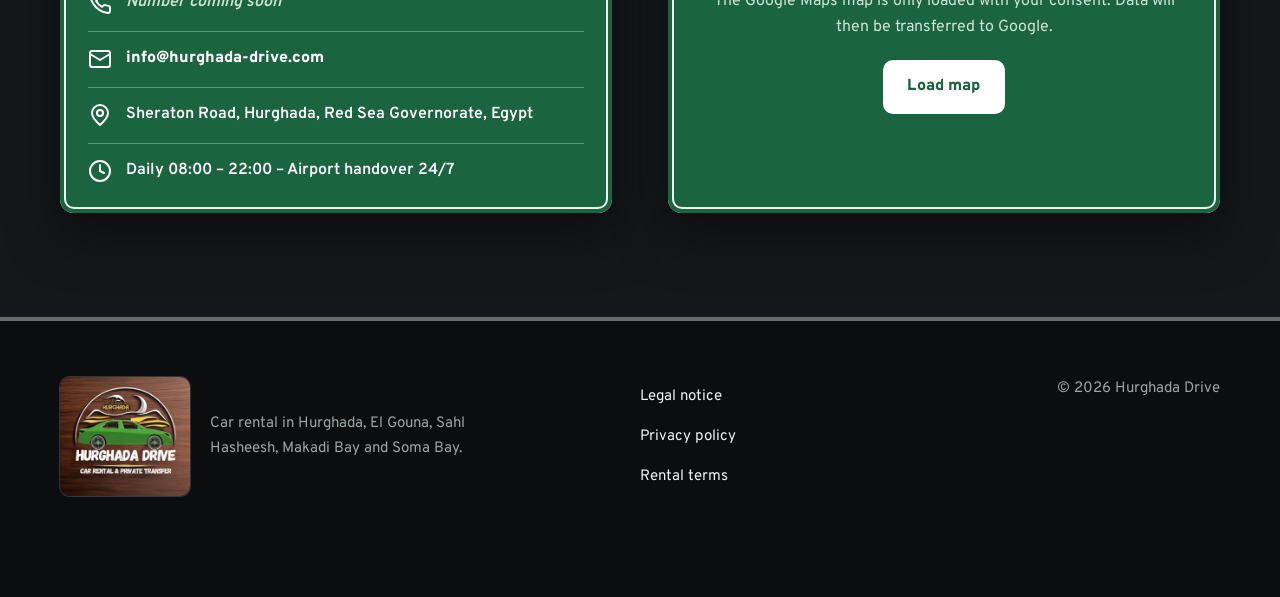
==== commit 6b12ad53: "Redesign: contact sign, placeholder number marker, white floating button Co-Authored-By: Claude Opus" ====
--- a/index.html
+++ b/index.html
@@ -179,11 +179,11 @@
         <p data-i18n="fleet.lead">Alle Preise inklusive 150 Freikilometern pro Tag. Je länger du mietest, desto günstiger wird es: Wir haben Wochen-, Zwei-Wochen- und Monatspreise.</p>
       </header>
       <div class="fleet-grid" id="fleet-grid"><!-- wird per JS aus config.js befüllt --></div>
+      <p class="note" data-i18n="fleet.note">Klicke auf ein Foto, um alle Bilder des Fahrzeugs zu sehen.</p>
       <div class="sign sign-more" id="fleet-more" hidden>
         <h3 data-i18n="fleet.more">Weitere Fahrzeugklassen</h3>
         <ul class="more-list" id="fleet-more-list"></ul>
       </div>
-      <p class="note" data-i18n="fleet.note">Klicke auf ein Foto, um alle Bilder des Fahrzeugs zu sehen.</p>
     </div>
   </section>
 
@@ -416,13 +416,15 @@
       <div>
         <h2 data-i18n="contact.title">Wir sind für dich da</h2>
         <p data-i18n="contact.lead">Am schnellsten erreichst du uns per WhatsApp. Wir antworten in der Regel innerhalb einer Stunde.</p>
-        <ul class="contact-list">
-          <li><svg class="icon" aria-hidden="true"><use href="#i-whatsapp"/></svg><a href="#" data-whatsapp><span data-i18n="wa">WhatsApp</span>: <bdi data-config="phoneDisplay"></bdi></a></li>
-          <li><svg class="icon" aria-hidden="true"><use href="#i-phone"/></svg><a href="#" data-phone><bdi data-config="phoneDisplay"></bdi></a></li>
-          <li><svg class="icon" aria-hidden="true"><use href="#i-mail"/></svg><a href="#" data-email><bdi data-config="email"></bdi></a></li>
-          <li><svg class="icon" aria-hidden="true"><use href="#i-pin"/></svg><span data-config="address"></span></li>
-          <li><svg class="icon" aria-hidden="true"><use href="#i-clock"/></svg><span data-config="openingHours"></span></li>
-        </ul>
+        <div class="sign sign-contact">
+          <ul class="contact-list">
+            <li><svg class="icon" aria-hidden="true"><use href="#i-whatsapp"/></svg><a href="#" data-whatsapp><span data-i18n="wa">WhatsApp</span>: <bdi data-config="phoneDisplay"></bdi></a></li>
+            <li><svg class="icon" aria-hidden="true"><use href="#i-phone"/></svg><a href="#" data-phone><bdi data-config="phoneDisplay"></bdi></a></li>
+            <li><svg class="icon" aria-hidden="true"><use href="#i-mail"/></svg><a href="#" data-email><bdi data-config="email"></bdi></a></li>
+            <li><svg class="icon" aria-hidden="true"><use href="#i-pin"/></svg><span data-config="address"></span></li>
+            <li><svg class="icon" aria-hidden="true"><use href="#i-clock"/></svg><span data-config="openingHours"></span></li>
+          </ul>
+        </div>
       </div>
       <div class="map-placeholder sign" id="map">
         <svg class="icon map-pin" aria-hidden="true"><use href="#i-pin"/></svg>
--- a/css/style.css
+++ b/css/style.css
@@ -230,6 +230,7 @@
 
 /* ===== Flotte ===== */
 .fleet-grid { display: grid; grid-template-columns: repeat(2, 1fr); gap: 26px; }
+#flotte .note { text-align: start; margin: 14px 0 0; }
 .sign-more { margin-top: 26px; padding: 28px 34px 18px; }
 .sign-more h3 { font-size: 1.3rem; margin-bottom: 8px; }
 .more-list { list-style: none; margin: 0; padding: 0; display: grid; grid-template-columns: repeat(auto-fill, minmax(260px, 1fr)); column-gap: 32px; }
@@ -359,11 +360,14 @@
 .faq details p { color: var(--muted); padding-bottom: 6px; max-width: 68ch; }
 
 /* ===== Kontakt ===== */
-.contact-list { list-style: none; padding: 0; margin: 24px 0 0; display: grid; gap: 10px; }
-.contact-list li { display: flex; gap: 14px; padding: 10px 14px; min-height: 60px; align-items: center; background: var(--surface); border: 1px solid var(--line); border-radius: var(--radius-sm); }
-.contact-list .icon { width: 36px; height: 36px; padding: 8px; border-radius: 7px; background: var(--sign); color: #fff; box-shadow: inset 0 0 0 2px var(--sign), inset 0 0 0 3px rgba(255,255,255,.85); }
-.contact-list a { display: block; padding-block: 12px; flex: 1; text-decoration: none; font-weight: 700; color: var(--text); }
-.contact-list a:hover { color: #fff; }
+.sign-contact { margin-top: 24px; padding: 14px 28px; }
+.contact-list { list-style: none; padding: 0; margin: 0; display: grid; }
+.contact-list li { display: flex; gap: 14px; min-height: 56px; align-items: center; color: #fff; font-weight: 600; }
+.contact-list li + li { border-top: 1.5px solid rgba(255,255,255,.3); }
+.contact-list .icon { width: 24px; height: 24px; color: #fff; }
+.contact-list a { display: block; padding-block: 14px; flex: 1; text-decoration: none; font-weight: 800; color: #fff; }
+.contact-list a:hover { text-decoration: underline; }
+.is-pending { font-style: italic; font-weight: 600; color: var(--sign-soft); }
 .map-placeholder { min-height: 340px; display: flex; flex-direction: column; align-items: center; justify-content: center; gap: 4px; text-align: center; padding: 34px; }
 .map-pin { width: 44px; height: 44px; color: #fff; margin-bottom: 8px; }
 .map-placeholder strong { color: #fff; }
@@ -382,7 +386,7 @@
 .site-footer a:hover { color: #fff; }
 .copyright { text-align: end; }
 
-.whatsapp-float { position: fixed; inset-inline-end: 20px; bottom: 20px; width: 58px; height: 58px; border-radius: 14px; background: var(--sign); color: #fff; box-shadow: inset 0 0 0 3px var(--sign), inset 0 0 0 4.5px rgba(255,255,255,.92), 0 10px 30px rgba(0,0,0,.5) !important; display: grid; place-items: center; box-shadow: 0 10px 30px rgba(0,0,0,.5); z-index: 60; transition: transform 200ms var(--ease-out); }
+.whatsapp-float { position: fixed; inset-inline-end: 20px; bottom: 20px; width: 58px; height: 58px; border-radius: 14px; background: #fff; color: var(--sign); box-shadow: 0 0 0 3px var(--bg), 0 10px 30px rgba(0,0,0,.6) !important; display: grid; place-items: center; box-shadow: 0 10px 30px rgba(0,0,0,.5); z-index: 60; transition: transform 200ms var(--ease-out); }
 .whatsapp-float:active { transform: scale(.94); }
 @media (hover: hover) and (pointer: fine) { .whatsapp-float:hover { transform: scale(1.06); } }
 
